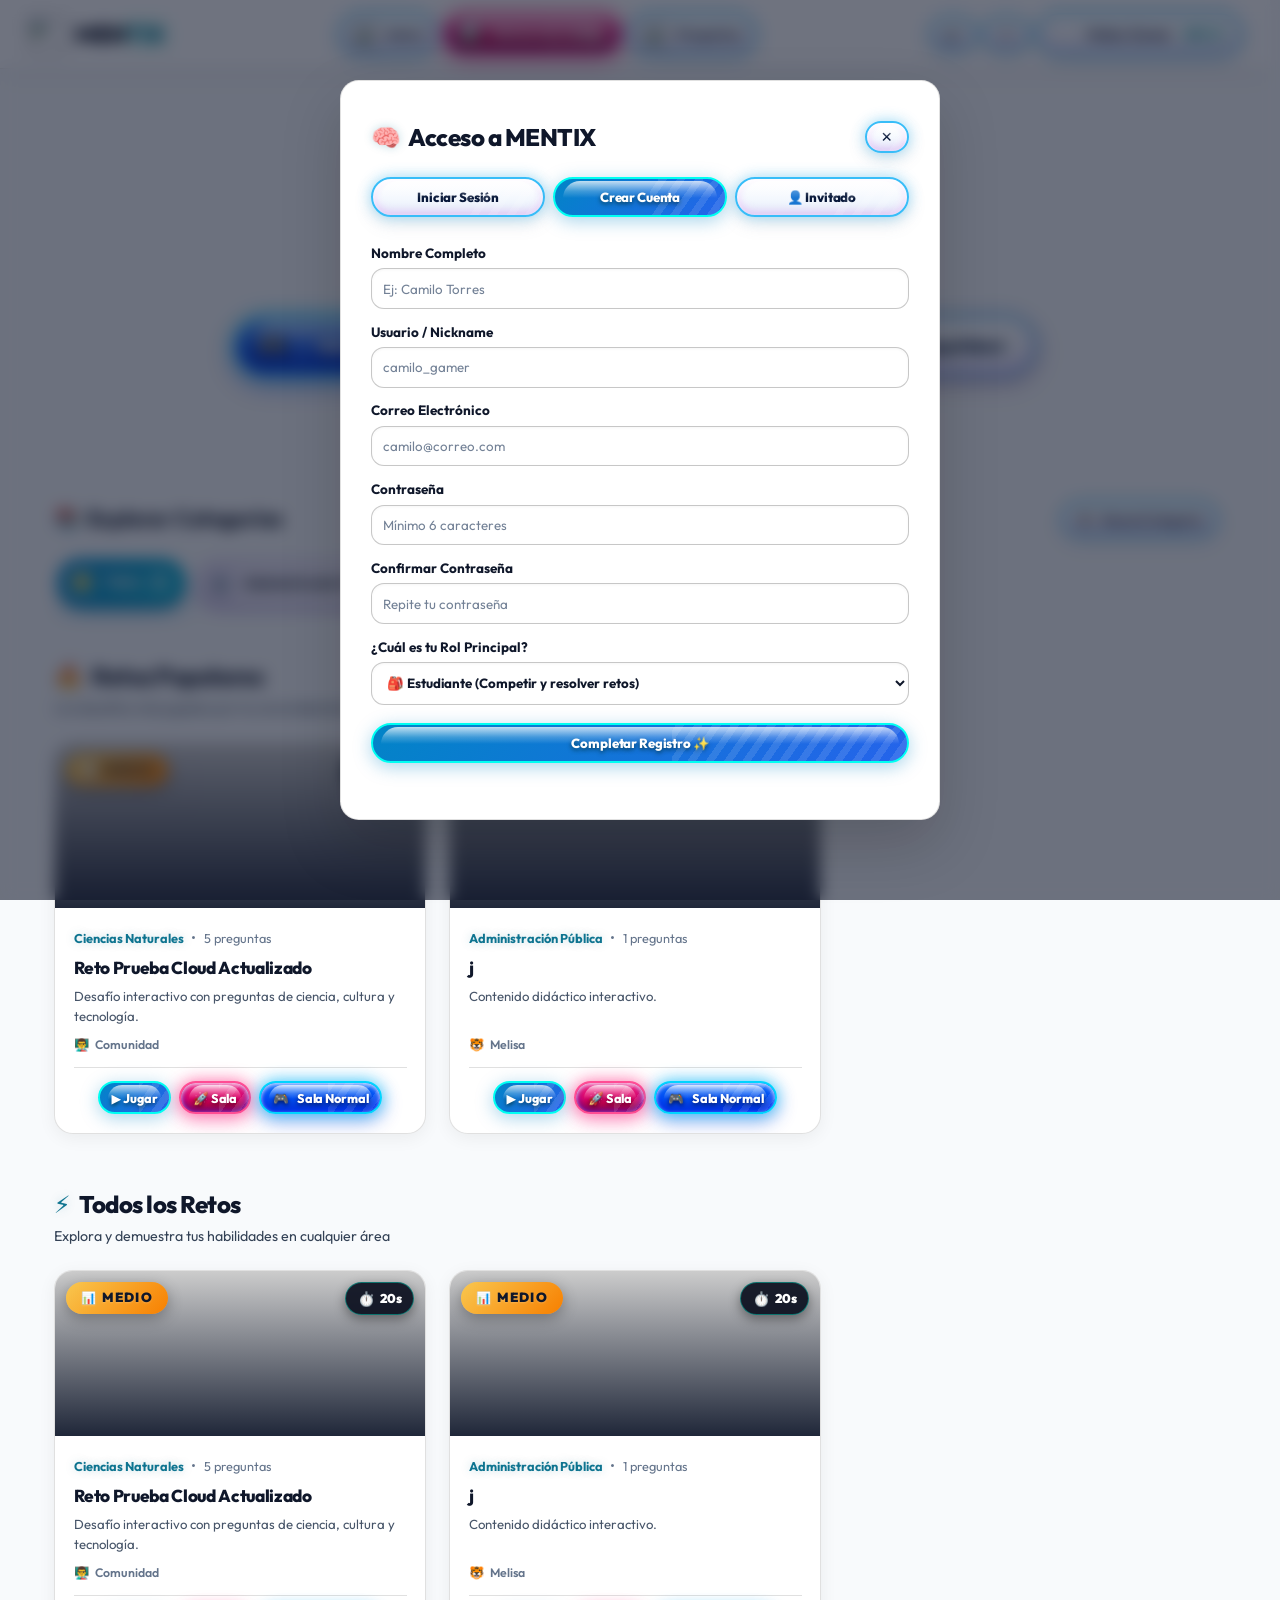
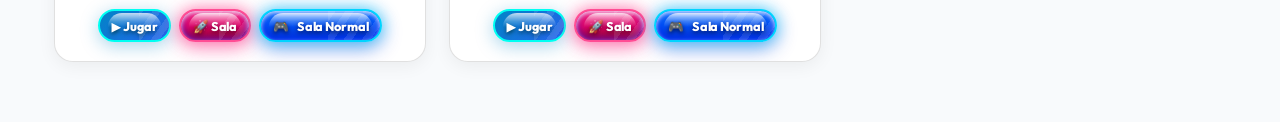
==== index.html @ c583aafd "feat(join): permitir ingresar códigos de grupo docente en Unirse a un código (v202)" ====
<!DOCTYPE html>
<html lang="es">
<head>
  <meta charset="UTF-8" />
  <meta name="viewport" content="width=device-width, initial-scale=1.0, maximum-scale=1.0, user-scalable=no, viewport-fit=cover" />
  <meta name="theme-color" content="#f8fafc" />
  <style>
    /* Fondo claro inmediato (evita el destello negro al cargar en celular) */
    html { background: #f8fafc; color-scheme: light; }
    html.mentix-boot-dark { background: #0b0f19; color-scheme: dark; }
    body { background-color: #f8fafc; }
  </style>
  <script>
    // Tema aplicado ANTES del primer pintado: claro por defecto en todos los dispositivos
    (function () {
      try {
        if (localStorage.getItem('te_reto_theme') === 'dark') {
          document.documentElement.classList.add('mentix-boot-dark');
        }
      } catch (e) {}
    })();
  </script>
  <meta name="mobile-web-app-capable" content="yes" />
  <meta name="apple-mobile-web-app-capable" content="yes" />
  <meta name="apple-mobile-web-app-status-bar-style" content="black-translucent" />
  <meta name="referrer" content="strict-origin-when-cross-origin" />
  <meta name="mentix-version" content="2026.11.27.202" />
  <script>
    // Si la app fue abierta como archivo local (file://), verificar si el servidor local está activo y redirigir automáticamente
    if (window.location.protocol === 'file:') {
      fetch('http://localhost:8080/index.html', { method: 'HEAD', cache: 'no-store' })
        .then(function(r) {
          if (r.ok) {
            window.location.replace('http://localhost:8080/' + (window.location.hash || ''));
          }
        })
        .catch(function() {});
    }

    // 🛡️ Watchdog Móvil Mentix: Evita bloqueos y pantallas negras en cualquier Android o iOS
    try {
      localStorage.removeItem('mentix_challenges');
      localStorage.removeItem('mentix_projects');
    } catch (e) {}
    window.addEventListener('error', function(e) {
      console.warn('[Mentix Mobile Watchdog] Excepción recuperada:', e && e.message);
      var vp = document.getElementById('app-viewport');
      var active = vp ? vp.querySelector('.app-view.active') : null;
      if (active && (!active.innerHTML || active.innerHTML.trim() === '')) {
        if (window.HomeView && typeof window.HomeView.render === 'function') {
          try { window.HomeView.render(); } catch(err) {}
        }
      }
    });
    window.addEventListener('unhandledrejection', function(e) {
      console.warn('[Mentix Mobile Watchdog] Promesa neutralizada:', e && e.reason);
    });
  </script>
  <title>🧠 MENTIX — Plataforma de Juegos y Cuestionarios en Vivo</title>
  
  <!-- Tipografía Gamer, Moderna y Colección Completa de Fuentes para Presentaciones -->
  <link rel="preconnect" href="https://fonts.googleapis.com">
  <link rel="preconnect" href="https://fonts.gstatic.com" crossorigin>
  <link href="https://fonts.googleapis.com/css2?family=Anton&family=Archivo+Black&family=Bebas+Neue&family=Caveat:wght@600;700&family=Chewy&family=Cinzel:wght@700;900&family=Comfortaa:wght@700&family=Inter:wght@400;500;600;700&family=Lobster&family=Merriweather:wght@700;900&family=Montserrat:wght@700;900&family=Orbitron:wght@700;900&family=Outfit:wght@400;600;700;800;900&family=Pacifico&family=Playfair+Display:ital,wght@0,700;0,900;1,700&family=Poppins:wght@600;800;900&family=Press+Start+2P&family=Righteous&display=swap" rel="stylesheet">
  <link href="https://fonts.cdnfonts.com/css/gagalin" rel="stylesheet">
  
  <!-- Estilos propios de MENTIX -->
  <link rel="stylesheet" href="css/styles.css?v=20261124_nav3d_v191" />
  <link rel="stylesheet" href="css/project-landing.css?v=20261122_unified_banner_v154" />
  <link rel="stylesheet" href="css/admin-saas.css?v=20261124_brand_logo_v181" />
  <link rel="stylesheet" href="css/project-hub.css?v=20261122_light_admin_join_roadmap_v145" />
  <link rel="stylesheet" href="css/teacher-3d.css?v=20261127_dark_mode_texts_v201" />

  <!-- Supabase JS Client v2, PeerJS & MQTT.js para conexión Multidispositivo en Tiempo Real (CDN Ultra Rápido) -->
  <script src="https://cdn.jsdelivr.net/npm/@supabase/supabase-js@2"></script>
  <script src="https://cdn.jsdelivr.net/npm/peerjs@1.5.4/dist/peerjs.min.js"></script>
  <script src="https://cdn.jsdelivr.net/npm/mqtt@5.10.4/dist/mqtt.min.js"></script>
</head>
<body>
  <script>
    // Aplicar modo claro al instante (antes de pintar), salvo que el usuario haya elegido oscuro
    (function () {
      try {
        if (localStorage.getItem('te_reto_theme') !== 'dark') {
          document.body.classList.add('light-theme');
        } else {
          document.body.style.backgroundColor = '#0b0f19';
        }
      } catch (e) { document.body.classList.add('light-theme'); }
    })();
  </script>

  <script>
    window.safeNav = function(view, params) {
      if (window.appRouter && typeof window.appRouter.navigate === 'function') {
        window.appRouter.navigate(view, params);
      } else {
        window.location.hash = '#' + view;
        window.location.reload();
      }
    };
    window.safeSound = function() {
      if (window.appRouter && typeof window.appRouter.toggleSound === 'function') {
        window.appRouter.toggleSound();
      }
    };
    window.safeTheme = function() {
      if (window.appRouter && typeof window.appRouter.toggleTheme === 'function') {
        window.appRouter.toggleTheme();
      }
    };
  </script>

  <!-- Canvas de Confeti Explosivo (Oculto por defecto para liberar memoria GPU móvil) -->
  <canvas id="confetti-canvas" style="display: none;"></canvas>

  <!-- Barra de Navegación Glassmorphism -->
  <header class="glass-nav" id="main-navbar">
    <div style="max-width: 1250px; margin: 0 auto; padding: 0.85rem 1.25rem; display: flex; align-items: center; justify-content: space-between; gap: 1rem;">
      
      <!-- Logotipo de Marca Propia MENTIX -->
      <a href="javascript:void(0)" onclick="window.safeNav('home')" style="text-decoration: none; display: flex; align-items: center; gap: 0.5rem;">
        <img class="nav3d-ico" src="https://cdn.jsdelivr.net/gh/microsoft/fluentui-emoji@main/assets/Brain/3D/brain_3d.png" alt="" width="36" height="36" style="width:36px;height:36px;" />
        <span class="brand-title-text" style="font-size: 1.6rem; font-weight: 900; letter-spacing: -0.03em; color: var(--text-primary);">
          MEN<span style="color: var(--neon-cyan); text-shadow: 0 0 15px rgba(0,245,212,0.6);">TIX</span>
        </span>
      </a>

      <!-- Enlaces Centrales de Navegación -->
      <nav style="display: flex; align-items: center; gap: 0.5rem; flex-wrap: wrap;">
        <button id="nav-home-link" class="btn btn-outline" style="padding: 0.45rem 0.85rem; font-size: 0.9rem;" onclick="window.safeNav('home')">
          <img class="nav3d-ico" src="https://cdn.jsdelivr.net/gh/microsoft/fluentui-emoji@main/assets/House/3D/house_3d.png" alt="" width="22" height="22" /> Inicio
        </button>
        <button id="nav-join-link" class="btn btn-primary" style="padding: 0.45rem 0.95rem; font-size: 0.9rem; font-weight: 800;" onclick="window.safeNav('lobby-join')">
          <img class="nav3d-ico" src="https://cdn.jsdelivr.net/gh/microsoft/fluentui-emoji@main/assets/Video%20game/3D/video_game_3d.png" alt="" width="22" height="22" /> Unirse a un código
        </button>
        <button id="nav-projects-link" class="btn btn-outline" style="padding: 0.45rem 0.85rem; font-size: 0.9rem;" onclick="window.safeNav('projects')">
          <img class="nav3d-ico" src="https://cdn.jsdelivr.net/gh/microsoft/fluentui-emoji@main/assets/File%20folder/3D/file_folder_3d.png" alt="" width="22" height="22" /> Proyectos
        </button>

        <!-- Enlaces Condicionales para Roles Docente y Administrador -->
        <button id="nav-teacher-link" class="btn btn-outline" style="padding: 0.45rem 0.85rem; font-size: 0.9rem; display: none !important;" onclick="window.safeNav('teacher')">
          <img class="nav3d-ico" src="https://cdn.jsdelivr.net/gh/microsoft/fluentui-emoji@main/assets/Teacher/Default/3D/teacher_3d_default.png" alt="" width="22" height="22" /> Panel Profe
        </button>
        <button id="nav-admin-link" class="btn btn-outline" style="padding: 0.45rem 0.85rem; font-size: 0.9rem; display: none !important; border-color: var(--neon-magenta);" onclick="window.safeNav('admin')">
          <img class="nav3d-ico" src="https://cdn.jsdelivr.net/gh/microsoft/fluentui-emoji@main/assets/Shield/3D/shield_3d.png" alt="" width="22" height="22" /> Admin
        </button>
      </nav>

      <!-- Controles de Audio, Tema y Usuario -->
      <div style="display: flex; align-items: center; gap: 0.6rem;">
        <button id="sound-toggle-btn" class="btn btn-outline btn-icon" title="Alternar Sonidos de Juego" onclick="window.safeSound()">
          🔊
        </button>
        <button id="theme-toggle-btn" class="btn btn-outline btn-icon" title="Modo Oscuro / Claro" onclick="window.safeTheme()">
          🌙
        </button>

        <!-- Slot de Usuario Dinámico -->
        <div id="nav-user-slot"></div>
      </div>

    </div>
  </header>

  <!-- Banner informativo si se abre como archivo local file:// -->
  <div id="file-protocol-bar" style="display: none; background: linear-gradient(90deg, #7209b7, #00f5d4); color: #050510; font-weight: 800; font-size: 0.85rem; padding: 0.45rem 1rem; text-align: center; box-shadow: 0 4px 15px rgba(0,245,212,0.3);">
    <span>🚀 Para reproducir videos de YouTube sin restricciones de archivo local: </span>
    <a href="http://localhost:8080/" style="color: #050510; background: #fff; padding: 0.2rem 0.6rem; border-radius: 6px; text-decoration: none; font-weight: 900; margin-left: 0.4rem; box-shadow: 0 2px 5px rgba(0,0,0,0.2);">Abrir en MENTIX Web Local</a>
  </div>
  <script>
    if (window.location.protocol === 'file:') {
      document.getElementById('file-protocol-bar').style.display = 'block';
    }
  </script>

  <!-- Contenedor Principal de Vistas SPA -->
  <main id="app-viewport">
    <div id="view-home" class="app-view active"></div>
    <div id="view-creator" class="app-view"></div>
    <div id="view-experience" class="app-view"></div>
    <div id="view-lobby" class="app-view"></div>
    <div id="view-game" class="app-view"></div>
    <div id="view-leaderboard" class="app-view"></div>
    <div id="view-podium" class="app-view"></div>
    <div id="view-profile" class="app-view"></div>
    <div id="view-teacher" class="app-view"></div>
    <div id="view-admin" class="app-view"></div>
    <div id="view-ranking" class="app-view"></div>
    <div id="view-projects" class="app-view"></div>
    <div id="view-presentation" class="app-view"></div>
    <div id="view-video" class="app-view"></div>
    <div id="view-document" class="app-view"></div>
    <div id="view-url" class="app-view"></div>
  </main>

  <!-- Modal de Configuración de Acceso para Estudiantes (Nombres con Correos vs Nombres Libres) -->
  <div id="roster-config-modal" class="modal-overlay">
    <div class="modal-content" style="max-width: 620px; padding: 2.25rem 2rem; border-radius: 20px;">
      <div style="display: flex; justify-content: space-between; align-items: center; margin-bottom: 1.25rem;">
        <div>
          <span class="badge-tag tag-easy" style="margin-bottom: 0.35rem; display: inline-block;">CONFIGURACIÓN DOCENTE DE SALA</span>
          <h2 style="font-size: 1.55rem; margin: 0; display: flex; align-items: center; gap: 0.5rem; color: var(--text-primary);">
            <span>👨‍🏫</span> Acceso de Estudiantes
          </h2>
        </div>
        <button class="btn btn-outline btn-icon" onclick="window.LobbyView.closeRosterModal()">✕</button>
      </div>

      <p style="color: var(--text-secondary); font-size: 0.95rem; margin-bottom: 1.5rem; line-height: 1.45;">
        Al crear la sala con PIN, ¿cómo deseas que se identifiquen los alumnos?
      </p>

      <!-- Tarjetas de Selección de Modalidad -->
      <div style="display: grid; grid-template-columns: 1fr 1fr; gap: 1rem; margin-bottom: 1.5rem;" id="roster-mode-cards">
        
        <!-- Opción 1: Entrada Libre (Los estudiantes ponen su nombre) -->
        <div 
          class="roster-mode-card selected" 
          id="opt-roster-open"
          onclick="window.LobbyView.selectRosterMode('open')"
          style="padding: 1.25rem 1rem; border-radius: 14px; border: 2px solid var(--neon-cyan); background: rgba(0, 245, 212, 0.08); cursor: pointer; text-align: center; transition: var(--transition-bounce);"
        >
          <div style="font-size: 2.2rem; margin-bottom: 0.5rem;">✍️</div>
          <div style="font-weight: 800; font-size: 1.05rem; color: var(--text-primary); margin-bottom: 0.35rem;">
            Ponen su nombre
          </div>
          <div style="font-size: 0.82rem; color: var(--text-secondary); line-height: 1.35;">
            Cada estudiante escribe libremente su nombre o apodo al entrar con el PIN.
          </div>
          <span class="badge-tag" style="margin-top: 0.75rem; background: rgba(0, 245, 212, 0.15); color: var(--neon-cyan); font-size: 0.72rem; display: inline-block;">
            🎮 Juego Libre
          </span>
        </div>

        <!-- Opción 2: Listado de Nombres con Correos -->
        <div 
          class="roster-mode-card" 
          id="opt-roster-list"
          onclick="window.LobbyView.selectRosterMode('roster')"
          style="padding: 1.25rem 1rem; border-radius: 14px; border: 2px solid var(--border-color); background: var(--bg-card); cursor: pointer; text-align: center; transition: var(--transition-bounce);"
        >
          <div style="font-size: 2.2rem; margin-bottom: 0.5rem;">📋</div>
          <div style="font-weight: 800; font-size: 1.05rem; color: var(--text-primary); margin-bottom: 0.35rem;">
            Listado con correos
          </div>
          <div style="font-size: 0.82rem; color: var(--text-secondary); line-height: 1.35;">
            Tú defines los nombres y correos. Los alumnos se seleccionan de la lista.
          </div>
          <span class="badge-tag" style="margin-top: 0.75rem; background: rgba(255, 209, 102, 0.15); color: #ffd166; font-weight: 800; font-size: 0.72rem; display: inline-block;">
            🎓 Control Académico
          </span>
        </div>

      </div>

      <!-- Panel Desplegable para Configuración de la Lista (visible solo si elige 'roster') -->
      <div id="roster-details-panel" style="display: none; background: rgba(0,0,0,0.25); border: 1.5px solid rgba(255, 209, 102, 0.4); border-radius: 14px; padding: 1.25rem; margin-bottom: 1.5rem;">
        
        <div style="margin-bottom: 1rem;">
          <label style="display: block; font-weight: 800; font-size: 0.82rem; text-transform: uppercase; color: #ffd166; margin-bottom: 0.4rem;">
            1. ELIGE UN GRUPO REGISTRADO O CREA LISTA MANUAL
          </label>
          <select 
            id="roster-group-select" 
            style="width: 100%; padding: 0.75rem; font-weight: 700; font-size: 0.95rem; border-radius: var(--border-radius-md);"
            onchange="window.LobbyView.onRosterGroupChanged(this.value)"
          >
            <!-- Se llena dinámicamente con los grupos de appState -->
          </select>
        </div>

        <div style="margin-bottom: 0.75rem;">
          <div style="display: flex; justify-content: space-between; align-items: center; margin-bottom: 0.4rem; flex-wrap: wrap; gap: 0.5rem;">
            <label style="font-weight: 800; font-size: 0.82rem; text-transform: uppercase; color: var(--text-secondary);">
              2. NOMBRES Y CORREOS (Nombre, correo por línea)
            </label>
            <button type="button" class="btn btn-outline" style="font-size: 0.75rem; padding: 0.2rem 0.5rem;" onclick="window.LobbyView.loadExampleRoster()">
              ⚡ Cargar ejemplo
            </button>
          </div>
          <textarea 
            id="roster-students-textarea" 
            rows="4" 
            placeholder="Andrea Valderrama, andrea@colegio.edu.co&#10;Juan Sebastián Mora, juan@colegio.edu.co&#10;María Camila Gómez, maria@colegio.edu.co"
            style="width: 100%; padding: 0.75rem; font-family: monospace; font-size: 0.85rem; border-radius: var(--border-radius-md); resize: vertical;"
            oninput="window.LobbyView.updateRosterPreviewCount()"
          ></textarea>
        </div>

        <div style="display: flex; justify-content: space-between; align-items: center; font-size: 0.85rem; flex-wrap: wrap; gap: 0.5rem;">
          <span style="color: var(--neon-cyan); font-weight: 700;" id="roster-count-indicator">
            👥 5 alumnos listos con correo
          </span>
          <span style="color: var(--text-muted); font-size: 0.8rem;">
            Formato: <em>Nombre Completo, correo@dominio.com</em>
          </span>
        </div>

      </div>

      <!-- Botones de Acción -->
      <div style="display: flex; gap: 0.75rem; justify-content: flex-end; flex-wrap: wrap;">
        <button class="btn btn-outline" onclick="window.LobbyView.closeRosterModal()">
          Cancelar
        </button>
        <button class="btn btn-primary btn-lg" id="btn-confirm-roster-launch" onclick="window.LobbyView.confirmRosterAndLaunch()" style="font-weight: 800; padding: 0.85rem 1.75rem;">
          <span>🚀</span> ¡Crear Sala y Abrir Lobby!
        </button>
      </div>
    </div>
  </div>

  <!-- Modal para Cambiar Modo de Juego en Vivo (Pantalla del Profesor) -->
  <div id="change-mode-modal" class="modal-overlay">
    <div class="modal-content" style="max-width: 780px; max-height: 85vh; display: flex; flex-direction: column; padding: 2rem; border-radius: 20px;">
      <div style="display: flex; justify-content: space-between; align-items: center; margin-bottom: 1.25rem;">
        <div>
          <span class="badge-tag tag-easy" style="margin-bottom: 0.35rem; display: inline-block;">DINÁMICA DE SALA EN VIVO</span>
          <h2 style="font-size: 1.55rem; margin: 0; display: flex; align-items: center; gap: 0.5rem; color: var(--text-primary);">
            <span>🔄</span> Cambiar Modo de Juego
          </h2>
        </div>
        <button class="btn btn-outline btn-icon" onclick="window.LobbyView.closeChangeModeModal()">✕</button>
      </div>

      <p style="color: var(--text-secondary); font-size: 0.95rem; margin-bottom: 1.25rem; line-height: 1.45;">
        Selecciona la dinámica con la que deseas jugar. Se actualizará en tiempo real en la pantalla de todos los estudiantes conectados:
      </p>

      <div id="change-mode-options-list" style="display: grid; grid-template-columns: repeat(auto-fill, minmax(320px, 1fr)); gap: 0.75rem; overflow-y: auto; padding-right: 0.5rem; margin-bottom: 1.5rem; max-height: 460px;">
        <!-- Inyectado dinámicamente con los 14 modos -->
      </div>

      <div style="display: flex; justify-content: flex-end; gap: 0.75rem;">
        <button class="btn btn-outline" onclick="window.LobbyView.closeChangeModeModal()">
          Cerrar
        </button>
      </div>
    </div>
  </div>

  <!-- Modal de Autenticación (Login / Registro / Roles) -->
  <div id="auth-modal" class="modal-overlay">
    <div class="modal-content" style="padding: 2.5rem 2rem;">
      <div style="display: flex; justify-content: space-between; align-items: center; margin-bottom: 1.5rem;">
        <h2 style="font-size: 1.6rem; display: flex; align-items: center; gap: 0.5rem;">
          <span class="glow-text-cyan">🧠</span> Acceso a MENTIX
        </h2>
        <button id="auth-close-btn" class="btn btn-outline btn-icon" onclick="window.appRouter.closeModal('auth-modal')">✕</button>
      </div>

      <!-- Selector de pestaña Login / Registro -->
      <div style="display: flex; gap: 0.5rem; margin-bottom: 1.75rem;">
        <button id="tab-btn-login" class="btn btn-cyan" style="flex: 1;" onclick="window.appRouter.switchAuthTab('login')">
          Iniciar Sesión
        </button>
        <button id="tab-btn-reg" class="btn btn-outline" style="flex: 1;" onclick="window.appRouter.switchAuthTab('register')">
          Crear Cuenta
        </button>
        <button type="button" id="tab-btn-guest" class="btn btn-outline" style="flex: 1;" onclick="window.appRouter.guestLogin()">
          👤 Invitado
        </button>
      </div>

      <!-- Formulario de Inicio de Sesión -->
      <form id="auth-login-form" onsubmit="window.appRouter.handleLogin(event)">
        <div style="margin-bottom: 1rem;">
          <label style="display: block; font-weight: 700; margin-bottom: 0.35rem; font-size: 0.9rem;">Correo o Usuario</label>
          <input type="text" id="login-email" placeholder="correo@gmail.com o tu usuario" required autocomplete="username" style="width: 100%; padding: 0.75rem; border-radius: var(--border-radius-md); background: rgba(0,0,0,0.4); border: 1px solid var(--border-color); color: white;" />
        </div>
        <div style="margin-bottom: 1.5rem;">
          <label style="display: block; font-weight: 700; margin-bottom: 0.35rem; font-size: 0.9rem;">Contraseña</label>
          <input type="password" id="login-password" placeholder="Tu contraseña" required autocomplete="current-password" style="width: 100%; padding: 0.75rem; border-radius: var(--border-radius-md); background: rgba(0,0,0,0.4); border: 1px solid var(--border-color); color: white;" />
        </div>
        <button type="submit" class="btn btn-primary btn-lg" style="width: 100%; margin-bottom: 1.25rem;">
          ¡Entrar a la Arena! 🚀
        </button>
      </form>

      <!-- Formulario de Registro con Selección de Rol -->
      <form id="auth-register-form" style="display: none;" onsubmit="window.appRouter.handleRegister(event)">
        <div style="margin-bottom: 0.85rem;">
          <label style="display: block; font-weight: 700; margin-bottom: 0.35rem; font-size: 0.9rem;">Nombre Completo</label>
          <input type="text" id="reg-name" placeholder="Ej: Camilo Torres" required style="width: 100%; padding: 0.75rem; border-radius: var(--border-radius-md); background: rgba(0,0,0,0.4); border: 1px solid var(--border-color); color: white;" />
        </div>
        <div style="margin-bottom: 0.85rem;">
          <label style="display: block; font-weight: 700; margin-bottom: 0.35rem; font-size: 0.9rem;">Usuario / Nickname</label>
          <input type="text" id="reg-username" placeholder="camilo_gamer" required style="width: 100%; padding: 0.75rem; border-radius: var(--border-radius-md); background: rgba(0,0,0,0.4); border: 1px solid var(--border-color); color: white;" />
        </div>
        <div style="margin-bottom: 0.85rem;">
          <label style="display: block; font-weight: 700; margin-bottom: 0.35rem; font-size: 0.9rem;">Correo Electrónico</label>
          <input type="email" id="reg-email" placeholder="camilo@correo.com" required style="width: 100%; padding: 0.75rem; border-radius: var(--border-radius-md); background: rgba(0,0,0,0.4); border: 1px solid var(--border-color); color: white;" />
        </div>
        <div style="margin-bottom: 0.85rem;">
          <label style="display: block; font-weight: 700; margin-bottom: 0.35rem; font-size: 0.9rem;">Contraseña</label>
          <input type="password" id="reg-password" placeholder="Mínimo 6 caracteres" minlength="6" required autocomplete="new-password" style="width: 100%; padding: 0.75rem; border-radius: var(--border-radius-md); background: rgba(0,0,0,0.4); border: 1px solid var(--border-color); color: white;" />
        </div>
        <div style="margin-bottom: 0.85rem;">
          <label style="display: block; font-weight: 700; margin-bottom: 0.35rem; font-size: 0.9rem;">Confirmar Contraseña</label>
          <input type="password" id="reg-password2" placeholder="Repite tu contraseña" minlength="6" required autocomplete="new-password" style="width: 100%; padding: 0.75rem; border-radius: var(--border-radius-md); background: rgba(0,0,0,0.4); border: 1px solid var(--border-color); color: white;" />
        </div>
        <div style="margin-bottom: 1.25rem;">
          <label style="display: block; font-weight: 700; margin-bottom: 0.35rem; font-size: 0.9rem;">¿Cuál es tu Rol Principal?</label>
          <select id="reg-role" style="width: 100%; padding: 0.75rem; border-radius: var(--border-radius-md); background: #131b2e; border: 1px solid var(--border-color); color: white; font-weight: 700;">
            <option value="student">🎒 Estudiante (Competir y resolver retos)</option>
            <option value="teacher">👨‍🏫 Profesor (Crear retos, grupos y analíticas)</option>
            <option value="admin">🛡️ Administrador (Gestión global de la plataforma)</option>
          </select>
        </div>
        <button type="submit" class="btn btn-cyan btn-lg" style="width: 100%; margin-bottom: 1.25rem;">
          Completar Registro ✨
        </button>
      </form>

    </div>
  </div>

  <!-- Modal de Previsualización de Reto (Pantalla Completa) -->
  <div id="preview-modal" class="modal-overlay preview-fullscreen-modal">
    <div class="modal-content preview-fullscreen-content">
      <div id="preview-modal-body"></div>
    </div>
  </div>

  <!-- Modal de Nueva Categoría Personalizada -->
  <div id="category-modal" class="modal-overlay">
    <div class="modal-content" style="padding: 2rem;">
      <div style="display: flex; justify-content: space-between; align-items: center; margin-bottom: 1.25rem;">
        <h2 style="font-size: 1.4rem;">➕ Nueva Categoría Personalizada</h2>
        <button class="btn btn-outline btn-icon" onclick="window.appRouter.closeModal('category-modal')">✕</button>
      </div>
      <form onsubmit="window.appRouter.handleCreateCategory(event)">
        <div style="margin-bottom: 1rem;">
          <label style="display: block; font-weight: 700; margin-bottom: 0.35rem; font-size: 0.9rem;">Nombre de la Categoría</label>
          <input type="text" id="cat-name" placeholder="Ej: Robótica & Automatización" required style="width: 100%; padding: 0.75rem; border-radius: var(--border-radius-md); background: rgba(0,0,0,0.4); border: 1px solid var(--border-color); color: white;" />
        </div>
        <div style="display: grid; grid-template-columns: 1fr 1fr; gap: 1rem; margin-bottom: 1.5rem;">
          <div>
            <label style="display: block; font-weight: 700; margin-bottom: 0.35rem; font-size: 0.9rem;">Emoji / Ícono</label>
            <input type="text" id="cat-icon" placeholder="🤖" value="💡" style="width: 100%; padding: 0.75rem; border-radius: var(--border-radius-md); background: rgba(0,0,0,0.4); border: 1px solid var(--border-color); color: white; font-size: 1.2rem; text-align: center;" />
          </div>
          <div>
            <label style="display: block; font-weight: 700; margin-bottom: 0.35rem; font-size: 0.9rem;">Color Neón</label>
            <input type="color" id="cat-color" value="#00f5d4" style="width: 100%; height: 48px; border-radius: var(--border-radius-md); background: transparent; border: 1px solid var(--border-color); cursor: pointer;" />
          </div>
        </div>
        <button type="submit" class="btn btn-cyan btn-lg" style="width: 100%;">
          Guardar Categoría
        </button>
      </form>
      <div style="margin-top: 1.5rem; border-top: 1px solid var(--border-color); padding-top: 1rem;">
        <label style="display: block; font-weight: 700; margin-bottom: 0.5rem; font-size: 0.9rem;">📋 Categorías Existentes</label>
        <div id="cat-existing-list" style="max-height: 180px; overflow-y: auto; display: flex; flex-direction: column; gap: 0.4rem; padding-right: 0.25rem;"></div>
      </div>
    </div>
  </div>

  <!-- Modal de Generación con IA -->
  <div id="creator-ai-modal" class="modal-overlay">
    <div class="modal-content ai-pulse-glow" style="max-width: 620px; padding: 2rem;">
      <div style="display: flex; justify-content: space-between; align-items: center; margin-bottom: 1.25rem;">
        <div>
          <h2 style="font-size: 1.4rem; display: flex; align-items: center; gap: 0.5rem; margin: 0;">
            <span class="glow-text-cyan">✨</span> Generador de Cuestionarios con IA
          </h2>
          <p style="font-size: 0.82rem; color: var(--text-secondary); margin: 0.25rem 0 0;">
            Crea cuestionarios de cualquier carrera universitaria o tema especializado con búsqueda rápida enciclopédica en vivo.
          </p>
        </div>
        <button class="btn btn-outline btn-icon" onclick="window.CreatorView.closeAIModal()">✕</button>
      </div>

      <form id="ai-generator-form" onsubmit="window.CreatorView.executeAIGeneration(event)">
        <div style="margin-bottom: 1rem;">
          <label style="display: block; font-weight: 700; margin-bottom: 0.35rem; font-size: 0.9rem;">
            🎯 Tema o Asunto del Cuestionario *
          </label>
          <input 
            type="text" 
            id="ai-topic-input" 
            placeholder="Ej: DAMA-DMBOK, Gobierno de Datos, Termodinámica, Derecho Penal, Medicina, Finanzas..." 
            required 
            style="width: 100%; padding: 0.75rem; border-radius: var(--border-radius-md); background: rgba(0,0,0,0.5); border: 1px solid var(--border-color); color: white; font-weight: 600;" 
          />
          <div style="display: flex; align-items: center; gap: 0.45rem; margin-top: 0.45rem; font-size: 0.8rem; color: var(--neon-cyan);">
            <span style="font-size: 1rem;">🌐</span>
            <span>Búsqueda rápida en vivo activada: Conoce cualquier carrera (Medicina, Ingenierías, Derecho, Ciencias, etc.)</span>
          </div>
        </div>

        <div style="margin-bottom: 1rem;">
          <label style="display: flex; justify-content: space-between; font-weight: 700; margin-bottom: 0.35rem; font-size: 0.9rem;">
            <span>📝 Contenido o Apuntes Base (Opcional)</span>
            <span style="font-size: 0.78rem; font-weight: 400; color: var(--text-secondary);">Para preguntas exactas de tu material</span>
          </label>
          <textarea 
            id="ai-notes-input" 
            rows="3" 
            placeholder="Pega aquí un resumen, apuntes de clase, texto de un libro o artículo para que el generador cree las preguntas basadas en este contenido..." 
            style="width: 100%; padding: 0.75rem; border-radius: var(--border-radius-md); background: rgba(0,0,0,0.5); border: 1px solid var(--border-color); color: white; font-size: 0.85rem; resize: vertical;"
          ></textarea>
        </div>

        <div style="display: grid; grid-template-columns: repeat(auto-fit, minmax(130px, 1fr)); gap: 0.75rem; margin-bottom: 1.25rem;">
          <div>
            <label style="display: block; font-weight: 700; margin-bottom: 0.35rem; font-size: 0.85rem;">Cantidad de Preguntas</label>
            <input 
              type="number" 
              id="ai-count-input" 
              min="1" 
              value="5" 
              placeholder="Ej: 10, 50, 500, 2000..."
              style="width: 100%; padding: 0.6rem 0.75rem; border-radius: 6px; background: #0b0f19; color: white; border: 1px solid var(--border-color); font-weight: 700; font-size: 0.95rem; outline: none; transition: border-color 0.2s;"
              onfocus="this.style.borderColor='var(--neon-cyan)'"
              onblur="this.style.borderColor='var(--border-color)'"
            />
          </div>

          <div>
            <label style="display: block; font-weight: 700; margin-bottom: 0.35rem; font-size: 0.85rem;">Dificultad</label>
            <select id="ai-diff-select" style="width: 100%; padding: 0.6rem; border-radius: 6px; background: #0b0f19; color: white; border: 1px solid var(--border-color); font-weight: 700;">
              <option value="Fácil">Fácil</option>
              <option value="Medio" selected>Medio</option>
              <option value="Difícil">Difícil</option>
            </select>
          </div>

          <div>
            <label style="display: block; font-weight: 700; margin-bottom: 0.35rem; font-size: 0.85rem;">Tipo de Pregunta</label>
            <select id="ai-type-select" style="width: 100%; padding: 0.6rem; border-radius: 6px; background: #0b0f19; color: white; border: 1px solid var(--border-color); font-weight: 700;">
              <option value="single" selected>🔘 Selección Múltiple</option>
              <option value="case">📁 Caso Práctico / Situacional</option>
              <option value="boolean">⚖️ Verdadero / Falso</option>
              <option value="multi">☑️ Múltiple Respuesta (varias)</option>
              <option value="text">✍️ Respuesta Corta (Escribir)</option>
              <option value="open">💬 Respuesta Abierta (Ideas / Mentix)</option>
              <option value="poll">📊 Encuesta / Votación</option>
              <option value="mixed">🎲 Mixto (Combinado variado)</option>
            </select>
          </div>

          <div>
            <label style="display: block; font-weight: 700; margin-bottom: 0.35rem; font-size: 0.85rem;">Longitud (P y R)</label>
            <select id="ai-length-select" style="width: 100%; padding: 0.6rem; border-radius: 6px; background: #0b0f19; color: white; border: 1px solid var(--border-color); font-weight: 700;">
              <option value="short">⚡ Cortas (Directas y breves)</option>
              <option value="balanced" selected>⚖️ Equilibradas (Normal)</option>
              <option value="long">📜 Largas (Detalladas y profundas)</option>
            </select>
          </div>

          <div>
            <label style="display: block; font-weight: 700; margin-bottom: 0.35rem; font-size: 0.85rem;">Tiempo</label>
            <select id="ai-time-select" style="width: 100%; padding: 0.6rem; border-radius: 6px; background: #0b0f19; color: white; border: 1px solid var(--border-color); font-weight: 700;">
              <option value="0">⏳ Sin tiempo (Sin límite)</option>
              <option value="10">10 seg</option>
              <option value="15">15 seg</option>
              <option value="20" selected>20 seg</option>
              <option value="30">30 seg</option>
              <option value="60">60 seg</option>
              <option value="90">90 seg</option>
              <option value="120">120 seg</option>
            </select>
          </div>
        </div>

        <div style="margin-bottom: 1.5rem; display: flex; align-items: center; gap: 0.5rem;">
          <input type="checkbox" id="ai-replace-check" style="width: 18px; height: 18px; accent-color: var(--neon-cyan); cursor: pointer;" checked />
          <label for="ai-replace-check" style="font-size: 0.85rem; color: var(--text-secondary); cursor: pointer;">
            Reemplazar las preguntas actuales del cuestionario
          </label>
        </div>

        <div id="ai-loading-indicator" style="display: none; text-align: center; margin-bottom: 1.25rem; padding: 1rem; background: rgba(0,0,0,0.3); border-radius: 8px;">
          <div class="ai-spinner" style="margin-bottom: 0.5rem;"></div>
          <div id="ai-loading-text" style="font-weight: 700; font-size: 0.95rem; color: var(--neon-cyan);">
            Analizando y generando preguntas...
          </div>
        </div>

        <div style="display: flex; gap: 0.75rem;">
          <button type="button" class="btn btn-outline" style="flex: 1;" onclick="window.CreatorView.closeAIModal()">
            Cancelar
          </button>
          <button type="submit" id="ai-submit-btn" class="btn btn-primary btn-lg" style="flex: 2; background: linear-gradient(135deg, #7209b7, #f72585); border: none;">
            <span>⚡</span> ¡Generar Cuestionario!
          </button>
        </div>
      </form>
    </div>
  </div>

  <!-- Modal de Importación de Archivo y Preguntas -->
  <div id="creator-file-modal" class="modal-overlay">
    <div class="modal-content" style="max-width: 650px; padding: 2rem;">
      <div style="display: flex; justify-content: space-between; align-items: center; margin-bottom: 1.25rem;">
        <div>
          <h2 style="font-size: 1.4rem; display: flex; align-items: center; gap: 0.5rem; margin: 0;">
            <span class="glow-text-cyan">📁</span> Importar Preguntas desde Archivo
          </h2>
          <p style="font-size: 0.82rem; color: var(--text-secondary); margin: 0.25rem 0 0;">
            Carga tus cuestionarios desde archivos de texto, Word, Excel o pégalos directamente.
          </p>
        </div>
        <button class="btn btn-outline btn-icon" onclick="window.CreatorView.closeFileImportModal()">✕</button>
      </div>

      <!-- Format pills -->
      <div style="display: flex; flex-wrap: wrap; gap: 0.5rem; margin-bottom: 1.25rem;">
        <span class="format-pill">📗 Excel (.xlsx / .xls)</span>
        <span class="format-pill">📊 .CSV / TSV</span>
        <span class="format-pill">📝 Word (.docx)</span>
        <span class="format-pill">📊 PowerPoint (.pptx)</span>
        <span class="format-pill">📕 PDF (.pdf)</span>
        <span class="format-pill">⚡ Mentix (.mentix / .json)</span>
        <span class="format-pill">📄 .TXT</span>
      </div>

      <!-- Zona de arrastre de archivos -->
      <div 
        class="creator-dropzone" 
        id="creator-file-dropzone"
        ondragover="window.CreatorView.handleDragOver(event)"
        ondragleave="window.CreatorView.handleDragLeave(event)"
        ondrop="window.CreatorView.handleDrop(event)"
      >
        <span style="font-size: 2.2rem; display: block; margin-bottom: 0.4rem;">📤</span>
        <div style="font-weight: 800; font-size: 1.05rem;" id="dropzone-label">
          Arrastra tu archivo aquí o haz clic para buscarlo
        </div>
        <div style="font-size: 0.82rem; color: var(--text-secondary); margin-top: 0.35rem;" id="dropzone-filename">
          Soporta Excel (.xlsx, .xls), CSV, Word (.docx), PowerPoint (.pptx), PDF (.pdf), .mentix, .json y texto plano
        </div>
        <input 
          type="file" 
          id="creator-file-input" 
          accept=".xlsx,.xls,.csv,.tsv,.docx,.doc,.pptx,.ppt,.pdf,.json,.mentix,.txt,.md,application/vnd.openxmlformats-officedocument.spreadsheetml.sheet,application/vnd.ms-excel,text/csv,application/vnd.openxmlformats-officedocument.wordprocessingml.document,application/vnd.openxmlformats-officedocument.presentationml.presentation,application/pdf,application/json,text/plain" 
          onchange="window.CreatorView.handleFileInput(this.files[0])" 
        />
      </div>

      <!-- Ajuste de Tipo de Preguntas al Importar -->
      <div style="background: rgba(0,0,0,0.35); padding: 0.75rem 1rem; border-radius: var(--border-radius-md); border: 1px solid var(--border-color); margin-bottom: 1.25rem; display: flex; align-items: center; justify-content: space-between; flex-wrap: wrap; gap: 0.75rem;">
        <label style="font-weight: 700; font-size: 0.88rem; color: var(--neon-cyan); display: flex; align-items: center; gap: 0.4rem;">
          <span>⚙️</span> Tipo de preguntas al importar:
        </label>
        <select id="file-type-select" style="padding: 0.45rem 0.85rem; border-radius: 6px; background: #0b0f19; color: white; border: 1px solid var(--border-color); font-weight: 700; font-size: 0.85rem;">
          <option value="auto" selected>✨ Auto-detectar según contenido</option>
          <option value="single">🔘 Forzar Selección Múltiple</option>
          <option value="boolean">⚖️ Forzar Verdadero / Falso</option>
          <option value="multi">☑️ Forzar Múltiple Respuesta</option>
          <option value="text">✍️ Forzar Respuesta Corta (Escribir)</option>
          <option value="open">💬 Forzar Respuesta Abierta</option>
          <option value="poll">📊 Forzar Encuesta / Votación</option>
        </select>
      </div>

      <div style="text-align: center; margin: 1rem 0; font-size: 0.85rem; color: var(--text-muted); font-weight: 700;">
        — O PEGA EL TEXTO AQUÍ DIRECTAMENTE —
      </div>

      <div style="margin-bottom: 1rem;">
        <textarea 
          id="creator-import-textarea" 
          rows="6" 
          placeholder="Ejemplo de formato admitido:&#10;1. ¿Cuál es el río más largo del mundo?&#10;a) Nilo&#10;b) Amazonas*&#10;c) Misisipi&#10;d) Danubio&#10;&#10;2. La fotosíntesis requiere luz solar&#10;Respuesta: Verdadero"
          style="width: 100%; padding: 0.75rem; border-radius: var(--border-radius-md); background: rgba(0,0,0,0.5); border: 1px solid var(--border-color); color: white; font-size: 0.85rem; font-family: monospace; resize: vertical;"
        ></textarea>
      </div>

      <div style="margin-bottom: 1.5rem; display: flex; align-items: center; justify-content: space-between; flex-wrap: wrap; gap: 0.5rem;">
        <div style="display: flex; align-items: center; gap: 0.5rem;">
          <input type="checkbox" id="file-replace-check" style="width: 18px; height: 18px; accent-color: var(--neon-cyan); cursor: pointer;" checked />
          <label for="file-replace-check" style="font-size: 0.85rem; color: var(--text-secondary); cursor: pointer;">
            Reemplazar las preguntas actuales del cuestionario
          </label>
        </div>
        <button 
          type="button" 
          class="btn btn-outline" 
          style="padding: 0.25rem 0.6rem; font-size: 0.78rem;" 
          onclick="window.CreatorView.insertSampleTemplate()"
        >
          💡 Ver plantilla de ejemplo
        </button>
      </div>

      <div style="display: flex; gap: 0.75rem;">
        <button type="button" class="btn btn-outline" style="flex: 1;" onclick="window.CreatorView.closeFileImportModal()">
          Cancelar
        </button>
        <button 
          type="button" 
          id="file-submit-btn" 
          class="btn btn-cyan btn-lg" 
          style="flex: 2;" 
          onclick="window.CreatorView.processImport()"
        >
          <span>📥</span> Procesar e Insertar Preguntas
        </button>
      </div>
    </div>
  </div>

  <!-- Modal: Importar Presentación (PowerPoint, PDF, Markdown o JSON) -->
  <div id="presentation-import-modal" class="modal-overlay">
    <div class="modal-content glass-panel" style="max-width: 720px; padding: 2rem; border-radius: 20px; border: 2px solid #7c3aed;">
      <div style="display: flex; justify-content: space-between; align-items: center; margin-bottom: 1.25rem;">
        <div>
          <div style="display: inline-flex; align-items: center; gap: 0.4rem; background: rgba(124, 58, 237, 0.2); border: 1px solid #7c3aed; padding: 0.25rem 0.75rem; border-radius: 9999px; font-size: 0.78rem; font-weight: 800; color: #c4b5fd; margin-bottom: 0.4rem;">
            <span>📥</span> IMPORTAR DIAPOSITIVAS
          </div>
          <h2 style="font-size: 1.6rem; font-weight: 900; margin: 0; color: var(--text-primary);">
            Importar Presentación
          </h2>
          <p style="font-size: 0.88rem; color: var(--text-secondary); margin: 0.35rem 0 0;">
            Convierte tus diapositivas de PowerPoint (.pptx), PDF (.pdf), texto o JSON en diapositivas interactivas.
          </p>
        </div>
        <button class="btn btn-outline btn-icon" onclick="window.PresentationView.closeImportModal()">✕</button>
      </div>

      <!-- Zona de arrastre de archivos -->
      <div 
        class="creator-dropzone" 
        id="pres-file-dropzone"
        ondragover="window.PresentationView.handleDragOver(event)"
        ondragleave="window.PresentationView.handleDragLeave(event)"
        ondrop="window.PresentationView.handleDrop(event)"
        style="border-color: #7c3aed; margin-bottom: 1.25rem; text-align: center; padding: 1.75rem; cursor: pointer;"
        onclick="document.getElementById('pres-file-input').click()"
      >
        <span style="font-size: 2.4rem; display: block; margin-bottom: 0.4rem;">📊</span>
        <div style="font-weight: 800; font-size: 1.05rem;" id="pres-dropzone-label">
          Arrastra tu presentación aquí o haz clic para buscarla
        </div>
        <div style="font-size: 0.82rem; color: var(--text-secondary); margin-top: 0.35rem;" id="pres-dropzone-filename">
          Soporta PowerPoint (.pptx), Documentos PDF (.pdf), Markdown (.md), texto (.txt) y .json
        </div>
        <input 
          type="file" 
          id="pres-file-input" 
          accept=".pptx,.pdf,.json,.mentix,.txt,.md,application/pdf,application/vnd.openxmlformats-officedocument.presentationml.presentation,application/json,text/plain" 
          style="display: none;"
          onchange="window.PresentationView.handleFileInput(this.files[0])" 
        />
      </div>

      <div style="text-align: center; margin: 1rem 0; font-size: 0.85rem; color: var(--text-muted); font-weight: 700;">
        — O PEGA EL ESQUEMA DE TU PRESENTACIÓN DIRECTAMENTE —
      </div>

      <!-- Área de texto para pegar diapositivas -->
      <div style="margin-bottom: 1rem;">
        <textarea 
          id="pres-import-textarea" 
          rows="6" 
          placeholder="Ejemplo de formato admitido:&#10;# El Sistema Solar&#10;&#10;---&#10;## Diapositiva 1: El Sol&#10;El Sol es la estrella central del sistema planetario.&#10;- Representa el 99.8% de la masa del sistema.&#10;- Fuente principal de luz y energía.&#10;&#10;---&#10;## Diapositiva 2: Los Planetas Rocosos&#10;Mercurio, Venus, Tierra y Marte son planetas terrestres.&#10;- Superficie sólida compuesta de roca y metal."
          style="width: 100%; padding: 0.75rem; border-radius: var(--border-radius-md); background: rgba(0,0,0,0.5); border: 1px solid var(--border-color); color: white; font-size: 0.85rem; font-family: monospace; resize: vertical;"
        ></textarea>
      </div>

      <div style="margin-bottom: 1.5rem; display: flex; align-items: center; justify-content: space-between; flex-wrap: wrap; gap: 0.5rem;">
        <div style="display: flex; align-items: center; gap: 0.5rem;">
          <input type="checkbox" id="pres-replace-check" style="width: 18px; height: 18px; accent-color: #7c3aed; cursor: pointer;" checked />
          <label for="pres-replace-check" style="font-size: 0.85rem; color: var(--text-secondary); cursor: pointer;">
            Reemplazar las diapositivas actuales de la presentación
          </label>
        </div>
        <button 
          type="button" 
          class="btn btn-outline" 
          style="padding: 0.25rem 0.6rem; font-size: 0.78rem;" 
          onclick="window.PresentationView.insertSampleTemplate()"
        >
          💡 Cargar plantilla de ejemplo
        </button>
      </div>

      <div style="display: flex; gap: 0.75rem;">
        <button type="button" class="btn btn-outline" style="flex: 1;" onclick="window.PresentationView.closeImportModal()">
          Cancelar
        </button>
        <button 
          type="button" 
          id="pres-submit-btn" 
          class="btn btn-cyan btn-lg" 
          style="flex: 2; background: linear-gradient(135deg, #7c3aed, var(--neon-cyan)); border: none; font-weight: 900;" 
          onclick="window.PresentationView.processImport()"
        >
          <span>📥</span> Procesar e Importar Diapositivas
        </button>
      </div>
    </div>
  </div>

  <!-- Modal: Importar Documento Didáctico (Word docx, PDF, Texto, Markdown) -->
  <div id="document-import-modal" class="modal-overlay">
    <div class="modal-content glass-panel" style="max-width: 650px; padding: 2rem; border-radius: 20px; border: 2px solid #3b82f6;">
      <div style="display: flex; justify-content: space-between; align-items: center; margin-bottom: 1.5rem;">
        <div>
          <div style="display: inline-flex; align-items: center; gap: 0.4rem; background: rgba(59, 130, 246, 0.2); border: 1px solid #3b82f6; padding: 0.25rem 0.75rem; border-radius: 9999px; font-size: 0.78rem; font-weight: 800; color: #93c5fd; margin-bottom: 0.4rem;">
            <span>📥</span> IMPORTAR DOCUMENTO
          </div>
          <h2 style="font-size: 1.6rem; font-weight: 900; margin: 0; color: var(--text-primary);">
            Importar Archivo o Texto
          </h2>
          <p style="font-size: 0.88rem; color: var(--text-secondary); margin: 0.35rem 0 0;">
            Carga un documento de Word (.docx), PDF (.pdf), archivo de texto (.txt) o Markdown (.md) para estructurarlo automáticamente.
          </p>
        </div>
        <button class="btn btn-outline btn-icon" onclick="window.DocumentProjectView.closeImportModal()">✕</button>
      </div>

      <!-- Zona de arrastre de archivos de documento -->
      <div 
        class="creator-dropzone" 
        id="doc-file-dropzone"
        ondragover="window.DocumentProjectView.handleDragOver(event)"
        ondragleave="window.DocumentProjectView.handleDragLeave(event)"
        ondrop="window.DocumentProjectView.handleDrop(event)"
        style="border-color: #3b82f6; margin-bottom: 1.25rem; text-align: center; padding: 1.75rem; cursor: pointer;"
        onclick="document.getElementById('doc-file-input').click()"
      >
        <span style="font-size: 2.4rem; display: block; margin-bottom: 0.4rem;">📄</span>
        <div style="font-weight: 800; font-size: 1.05rem;" id="doc-dropzone-label">
          Arrastra tu documento aquí o haz clic para seleccionarlo
        </div>
        <div style="font-size: 0.82rem; color: var(--text-secondary); margin-top: 0.35rem;" id="doc-dropzone-filename">
          Soporta Word (.docx), PDF (.pdf), Markdown (.md) y archivos de texto (.txt)
        </div>
        <input 
          type="file" 
          id="doc-file-input" 
          accept=".docx,.pdf,.txt,.md,application/vnd.openxmlformats-officedocument.wordprocessingml.document,application/pdf,text/plain,text/markdown" 
          style="display: none;"
          onchange="window.DocumentProjectView.handleFileInput(this.files[0])" 
        />
      </div>

      <div style="text-align: center; margin: 0.75rem 0; font-size: 0.85rem; color: var(--text-muted); font-weight: 700;">
        — O IMPORTA MEDIANTE ENLACE WEB / URL (DRIVE, PDF, DOCX) —
      </div>

      <!-- Campo de importación por enlace / URL -->
      <div style="margin-bottom: 1rem; background: rgba(59, 130, 246, 0.08); border: 1.5px solid #3b82f6; border-radius: 12px; padding: 0.85rem 1rem;">
        <label style="display: block; font-size: 0.85rem; font-weight: 800; color: #93c5fd; margin-bottom: 0.4rem;">
          🔗 Enlace / URL del Documento (Google Drive, PDF online, OneDrive, etc.)
        </label>
        <div style="display: flex; gap: 0.5rem;">
          <input 
            type="url" 
            id="doc-import-url-input" 
            placeholder="https://drive.google.com/... o https://ejemplo.com/archivo.pdf" 
            style="flex: 1; padding: 0.65rem 0.85rem; border-radius: 8px; background: rgba(0,0,0,0.5); border: 1px solid var(--border-color); color: white; font-size: 0.9rem; outline: none;"
          />
          <button 
            type="button" 
            class="btn btn-outline" 
            style="border-color: #3b82f6; color: #93c5fd; font-weight: 800; padding: 0.5rem 0.9rem; font-size: 0.85rem;"
            onclick="window.DocumentProjectView.handleUrlImportBtn()"
          >
            Vincular Link
          </button>
        </div>
        <div id="doc-url-feedback" style="font-size: 0.78rem; color: var(--text-muted); margin-top: 0.35rem;">
          Pega el link de Google Drive, PDF o Word para visualizarlo idéntico a un documento importado.
        </div>
      </div>

      <div style="text-align: center; margin: 0.75rem 0; font-size: 0.85rem; color: var(--text-muted); font-weight: 700;">
        — O PEGA EL CONTENIDO DEL DOCUMENTO DIRECTAMENTE —
      </div>

      <!-- Área de texto para pegar documento -->
      <div style="margin-bottom: 1.25rem;">
        <textarea 
          id="doc-import-textarea" 
          rows="5" 
          placeholder="Pega aquí el contenido de tu lectura, guía o apuntes...&#10;&#10;Ejemplo:&#10;# Título de la Guía&#10;&#10;## 1. Introducción&#10;Texto de la primera sección...&#10;&#10;## 2. Desarrollo&#10;Contenido detallado..."
          style="width: 100%; padding: 0.75rem; border-radius: var(--border-radius-md); background: rgba(0,0,0,0.5); border: 1px solid var(--border-color); color: white; font-size: 0.85rem; font-family: monospace; resize: vertical;"
        ></textarea>
      </div>

      <div style="display: flex; gap: 0.75rem;">
        <button type="button" class="btn btn-outline" style="flex: 1;" onclick="window.DocumentProjectView.closeImportModal()">
          Cancelar
        </button>
        <button 
          type="button" 
          class="btn btn-cyan btn-lg" 
          style="flex: 2; background: linear-gradient(135deg, #3b82f6, var(--neon-cyan)); border: none; font-weight: 900;" 
          onclick="window.DocumentProjectView.processImport()"
        >
          <span>📥</span> Procesar e Importar Documento
        </button>
      </div>
    </div>
  </div>

  <!-- Modal: Crear Nuevo Proyecto (Flujo Estudiantil 2 Pasos) -->
  <div id="create-project-type-modal" class="modal-overlay">
    <!-- Capa de Viñeta Cinematográfica -->
    <div style="position: fixed; inset: 0; background: radial-gradient(circle at 50% 25%, rgba(6, 11, 24, 0.40) 0%, rgba(3, 7, 18, 0.88) 100%); pointer-events: none; z-index: 0;"></div>

    <div class="modal-content glass-panel student-create-modal-card">
      <div style="display: flex; justify-content: space-between; align-items: center; margin-bottom: 1.25rem;">
        <div>
          <div style="display: inline-flex; align-items: center; gap: 0.4rem; background: rgba(0,245,212,0.15); border: 1px solid var(--neon-cyan); padding: 0.25rem 0.75rem; border-radius: 9999px; font-size: 0.78rem; font-weight: 800; color: var(--neon-cyan); margin-bottom: 0.4rem;">
            <span>✨</span> NUEVO PROYECTO EDUCATIVO
          </div>
          <h2 id="create-project-modal-title" style="font-size: 1.55rem; font-weight: 900; margin: 0; color: var(--text-primary);">
            Datos de tu Proyecto
          </h2>
          <p id="create-project-modal-subtitle" style="font-size: 0.88rem; color: var(--text-secondary); margin: 0.35rem 0 0;">
            Paso 1 de 2: Ingresa la información general para preparar la ficha y Landing Page de tu proyecto.
          </p>
        </div>
        <button type="button" class="btn btn-outline btn-icon" onclick="window.ProjectsView.closeCreateProjectModal()" aria-label="Cerrar">✕</button>
      </div>

      <!-- PASO 1: Datos Generales (Nombre, Quién lo hizo, Resumen, Descripción) -->
      <div id="create-project-step-1" style="display: block;">
        <div style="display: flex; flex-direction: column; gap: 1rem; margin-bottom: 1.5rem;">
          <!-- Nombre del Proyecto -->
          <div>
            <label for="proj-create-title" style="display: block; font-size: 0.86rem; font-weight: 800; color: var(--neon-cyan); margin-bottom: 0.35rem;">
              🏷️ Nombre del Proyecto <span style="color: #ef4444;">*</span>
            </label>
            <input 
              type="text" 
              id="proj-create-title" 
              class="form-control" 
              placeholder="Ej. Inteligencia Artificial en el Aula, Reto Ecológico 2026..." 
              style="width: 100%; padding: 0.75rem 1rem; border-radius: 12px; background: rgba(15, 23, 42, 0.75); border: 1.5px solid rgba(255, 255, 255, 0.15); color: #fff; font-size: 0.95rem;"
            />
          </div>

          <!-- Quién lo hizo -->
          <div>
            <label for="proj-create-author" style="display: block; font-size: 0.86rem; font-weight: 800; color: var(--neon-cyan); margin-bottom: 0.35rem;">
              👤 Quién lo hizo (Autor o Integrantes) <span style="color: #ef4444;">*</span>
            </label>
            <input 
              type="text" 
              id="proj-create-author" 
              class="form-control" 
              placeholder="Ej. Sofía Martínez, Carlos Ruiz, Equipo Alfa..." 
              style="width: 100%; padding: 0.75rem 1rem; border-radius: 12px; background: rgba(15, 23, 42, 0.75); border: 1.5px solid rgba(255, 255, 255, 0.15); color: #fff; font-size: 0.95rem;"
            />
          </div>

          <!-- Resumen del Proyecto -->
          <div>
            <label for="proj-create-summary" style="display: block; font-size: 0.86rem; font-weight: 800; color: var(--neon-cyan); margin-bottom: 0.35rem;">
              📝 Resumen del Proyecto (Breve síntesis) <span style="color: #ef4444;">*</span>
            </label>
            <textarea 
              id="proj-create-summary" 
              class="form-control" 
              rows="2" 
              placeholder="Escribe una síntesis concisa de qué trata el proyecto para la portada de la Landing Page..." 
              style="width: 100%; padding: 0.75rem 1rem; border-radius: 12px; background: rgba(15, 23, 42, 0.75); border: 1.5px solid rgba(255, 255, 255, 0.15); color: #fff; font-size: 0.92rem; resize: vertical;"
            ></textarea>
          </div>

          <!-- Descripción del Proyecto -->
          <div>
            <label for="proj-create-description" style="display: block; font-size: 0.86rem; font-weight: 800; color: var(--neon-cyan); margin-bottom: 0.35rem;">
              📖 Descripción del Proyecto (Detallada)
            </label>
            <textarea 
              id="proj-create-description" 
              class="form-control" 
              rows="3" 
              placeholder="Detalla los antecedentes, metas, metodología o alcance de este proyecto educativo..." 
              style="width: 100%; padding: 0.75rem 1rem; border-radius: 12px; background: rgba(15, 23, 42, 0.75); border: 1.5px solid rgba(255, 255, 255, 0.15); color: #fff; font-size: 0.92rem; resize: vertical;"
            ></textarea>
          </div>
        </div>

        <div style="display: flex; justify-content: space-between; align-items: center; border-top: 1px solid rgba(255,255,255,0.1); padding-top: 1rem;">
          <button type="button" class="btn btn-outline" onclick="window.ProjectsView.closeCreateProjectModal()">
            Cancelar
          </button>
          <button 
            type="button" 
            class="btn btn-primary" 
            onclick="window.ProjectsView.goToCreateProjectStep(2)"
            style="display: inline-flex; align-items: center; gap: 0.5rem; padding: 0.75rem 1.5rem; font-weight: 800; border-radius: 12px; background: linear-gradient(135deg, #00f5d4 0%, #7c3aed 100%); color: #050b14; border: none; cursor: pointer; box-shadow: 0 4px 15px rgba(0,245,212,0.3); font-size: 0.95rem;"
          >
            Siguiente: Elegir Formato →
          </button>
        </div>
      </div>

      <!-- PASO 2: Elegir Formato (Presentación, Video Clase, Documento, URL) -->
      <div id="create-project-step-2" style="display: none;">
        <!-- Banner resumen con datos del paso 1 -->
        <div style="background: rgba(0, 245, 212, 0.08); border: 1px solid rgba(0, 245, 212, 0.25); border-radius: 12px; padding: 0.75rem 1rem; margin-bottom: 1.25rem; display: flex; align-items: center; justify-content: space-between; flex-wrap: wrap; gap: 0.5rem;">
          <div style="display: flex; align-items: center; gap: 0.5rem;">
            <span style="font-size: 1.2rem;">💡</span>
            <div style="font-size: 0.88rem; color: #fff;">
              <strong id="create-project-preview-title" style="color: var(--neon-cyan);">Mi Proyecto</strong>
              <span id="create-project-preview-author" style="color: var(--text-secondary); margin-left: 0.5rem;">• Por Estudiante</span>
            </div>
          </div>
          <button 
            type="button" 
            onclick="window.ProjectsView.goToCreateProjectStep(1)" 
            style="background: transparent; border: 1px solid rgba(255,255,255,0.25); color: #cbd5e1; border-radius: 8px; padding: 0.25rem 0.65rem; font-size: 0.78rem; cursor: pointer;"
          >
            ✏️ Volver a editar datos
          </button>
        </div>

        <div style="display: grid; grid-template-columns: repeat(auto-fit, minmax(210px, 1fr)); gap: 1.15rem; margin-bottom: 1.5rem;">
          <!-- Opción 1: Presentación Interactiva -->
          <div 
            class="glass-panel" 
            onclick="window.ProjectsView.createStudentProject('presentation')"
            style="padding: 1.35rem 1.15rem; border-radius: 16px; border: 2px solid #7c3aed; background: rgba(124, 58, 237, 0.08); cursor: pointer; text-align: center; transition: var(--transition-bounce);"
            onmouseenter="this.style.transform='translateY(-4px)'; this.style.borderColor='var(--neon-cyan)'"
            onmouseleave="this.style.transform='none'; this.style.borderColor='#7c3aed'"
          >
            <div style="font-size: 2.4rem; margin-bottom: 0.4rem;">📊</div>
            <h3 style="font-size: 1.15rem; font-weight: 900; margin: 0 0 0.35rem; color: var(--text-primary);">Presentación</h3>
            <p style="font-size: 0.8rem; color: var(--text-secondary); margin: 0 0 0.85rem; line-height: 1.4;">
              Diapositivas interactivas con explicaciones, imágenes y conceptos clave.
            </p>
            <span class="btn btn-outline" style="font-size: 0.78rem; padding: 0.35rem 0.75rem; border-color: #7c3aed; color: #c4b5fd; font-weight: 800;">
              Crear Presentación →
            </span>
          </div>

          <!-- Opción 2: Video Interactivo -->
          <div 
            class="glass-panel" 
            onclick="window.ProjectsView.createStudentProject('video')"
            style="padding: 1.35rem 1.15rem; border-radius: 16px; border: 2px solid #ef4444; background: rgba(239, 68, 68, 0.08); cursor: pointer; text-align: center; transition: var(--transition-bounce);"
            onmouseenter="this.style.transform='translateY(-4px)'; this.style.borderColor='var(--neon-cyan)'"
            onmouseleave="this.style.transform='none'; this.style.borderColor='#ef4444'"
          >
            <div style="font-size: 2.4rem; margin-bottom: 0.4rem;">🎬</div>
            <h3 style="font-size: 1.15rem; font-weight: 900; margin: 0 0 0.35rem; color: var(--text-primary);">Video Clase</h3>
            <p style="font-size: 0.8rem; color: var(--text-secondary); margin: 0 0 0.85rem; line-height: 1.4;">
              Integra videos (YouTube, Drive, MP4) con capítulos, resumen y preguntas.
            </p>
            <span class="btn btn-outline" style="font-size: 0.78rem; padding: 0.35rem 0.75rem; border-color: #ef4444; color: #fca5a5; font-weight: 800;">
              Crear Video Clase →
            </span>
          </div>

          <!-- Opción 3: Documento Didáctico -->
          <div 
            class="glass-panel" 
            onclick="window.ProjectsView.createStudentProject('document')"
            style="padding: 1.35rem 1.15rem; border-radius: 16px; border: 2px solid #3b82f6; background: rgba(59, 130, 246, 0.08); cursor: pointer; text-align: center; transition: var(--transition-bounce);"
            onmouseenter="this.style.transform='translateY(-4px)'; this.style.borderColor='var(--neon-cyan)'"
            onmouseleave="this.style.transform='none'; this.style.borderColor='#3b82f6'"
          >
            <div style="font-size: 2.4rem; margin-bottom: 0.4rem;">📄</div>
            <h3 style="font-size: 1.15rem; font-weight: 900; margin: 0 0 0.35rem; color: var(--text-primary);">Documento</h3>
            <p style="font-size: 0.8rem; color: var(--text-secondary); margin: 0 0 0.85rem; line-height: 1.4;">
              Guías didácticas, apuntes de clase y lecturas estructuradas por secciones.
            </p>
            <span class="btn btn-outline" style="font-size: 0.78rem; padding: 0.35rem 0.75rem; border-color: #3b82f6; color: #93c5fd; font-weight: 800;">
              Crear Documento →
            </span>
          </div>

          <!-- Opción 4: Recurso Web por URL -->
          <div 
            class="glass-panel" 
            onclick="window.ProjectsView.createStudentProject('url')"
            style="padding: 1.35rem 1.15rem; border-radius: 16px; border: 2px solid #10b981; background: rgba(16, 185, 129, 0.08); cursor: pointer; text-align: center; transition: var(--transition-bounce);"
            onmouseenter="this.style.transform='translateY(-4px)'; this.style.borderColor='var(--neon-cyan)'"
            onmouseleave="this.style.transform='none'; this.style.borderColor='#10b981'"
          >
            <div style="font-size: 2.4rem; margin-bottom: 0.4rem;">🌐</div>
            <h3 style="font-size: 1.15rem; font-weight: 900; margin: 0 0 0.35rem; color: var(--text-primary);">Enlace / URL</h3>
            <p style="font-size: 0.8rem; color: var(--text-secondary); margin: 0 0 0.85rem; line-height: 1.4;">
              Enlaza e incrusta simuladores (PhET, GeoGebra), sitios web y herramientas.
            </p>
            <span class="btn btn-outline" style="font-size: 0.78rem; padding: 0.35rem 0.75rem; border-color: #10b981; color: #6ee7b7; font-weight: 800;">
              Crear Recurso URL →
            </span>
          </div>
        </div>

        <div style="display: flex; justify-content: space-between; align-items: center; border-top: 1px solid rgba(255,255,255,0.1); padding-top: 1rem;">
          <button type="button" class="btn btn-outline" onclick="window.ProjectsView.goToCreateProjectStep(1)">
            ← Volver a editar datos
          </button>
          <button type="button" class="btn btn-outline" onclick="window.ProjectsView.closeCreateProjectModal()">
            Cerrar
          </button>
        </div>
      </div>
    </div>
  </div>

  <!-- Modal: Conexión y Configuración de Supabase -->
  <div id="supabase-modal" class="modal-overlay">
    <div class="modal-content glass-panel" style="max-width: 560px; padding: 2.25rem 2rem; border-radius: 20px; border: 2px solid var(--neon-cyan); background: rgba(10, 20, 42, 0.98); box-shadow: 0 20px 60px rgba(0, 0, 0, 0.7), 0 0 35px rgba(0, 245, 212, 0.3);">
      <div style="display: flex; justify-content: space-between; align-items: center; margin-bottom: 1.25rem;">
        <div style="display: flex; align-items: center; gap: 0.65rem;">
          <span style="font-size: 1.8rem;">⚡</span>
          <div>
            <h2 style="font-size: 1.35rem; font-weight: 900; margin: 0; color: #ffffff;">Base de Datos Supabase</h2>
            <p style="font-size: 0.82rem; color: var(--text-secondary); margin: 0.2rem 0 0;">Guarda los proyectos y avances del asistente en la nube sin pérdida de datos</p>
          </div>
        </div>
        <button class="btn btn-outline btn-icon" onclick="window.appRouter.closeModal('supabase-modal')">✕</button>
      </div>

      <div style="display: flex; flex-direction: column; gap: 1.1rem; margin-bottom: 1.5rem;">
        <div>
          <label style="display: block; font-size: 0.82rem; font-weight: 800; color: #00f5d4; text-transform: uppercase; margin-bottom: 0.4rem;">
            URL del Proyecto Supabase:
          </label>
          <input 
            type="text" 
            id="supabase-url-input" 
            placeholder="https://xyz.supabase.co" 
            style="width: 100%; box-sizing: border-box; padding: 0.75rem 1rem; border-radius: 12px; background: rgba(15, 23, 42, 0.9); border: 1.5px solid rgba(0, 245, 212, 0.4); color: #fff; font-size: 0.95rem; outline: none;"
          />
        </div>

        <div>
          <label style="display: block; font-size: 0.82rem; font-weight: 800; color: #00f5d4; text-transform: uppercase; margin-bottom: 0.4rem;">
            Clave Pública Anon Key:
          </label>
          <textarea 
            id="supabase-key-input" 
            rows="3" 
            placeholder="eyJhbGciOiJIUzI1NiIsInR5cCI6IkpXVCJ9..." 
            style="width: 100%; box-sizing: border-box; padding: 0.75rem 1rem; border-radius: 12px; background: rgba(15, 23, 42, 0.9); border: 1.5px solid rgba(0, 245, 212, 0.4); color: #fff; font-size: 0.82rem; outline: none; resize: vertical;"
          ></textarea>
        </div>

        <div id="supabase-modal-status" style="font-size: 0.85rem; font-weight: 700; padding: 0.65rem 0.85rem; border-radius: 10px; background: rgba(255, 255, 255, 0.05); color: var(--text-secondary); text-align: center;">
          Estado: Verificando conexión...
        </div>
      </div>

      <div style="display: flex; justify-content: flex-end; gap: 0.75rem;">
        <button type="button" class="btn btn-outline" onclick="window.appRouter.closeModal('supabase-modal')">Cancelar</button>
        <button type="button" class="btn btn-cyan" onclick="window.appRouter.saveSupabaseCredentials()">
          ⚡ Guardar y Conectar
        </button>
      </div>
    </div>
  </div>

  <!-- PDF.js para soporte de extracción de documentos PDF (Carga diferida para agilizar móviles) -->
  <script defer src="https://cdnjs.cloudflare.com/ajax/libs/pdf.js/3.11.174/pdf.min.js"></script>
  <script>
    window.addEventListener('load', function() {
      if (window.pdfjsLib) {
        window.pdfjsLib.GlobalWorkerOptions.workerSrc = 'https://cdnjs.cloudflare.com/ajax/libs/pdf.js/3.11.174/pdf.worker.min.js';
      }
    });
  </script>

  <!-- SheetJS para soporte nativo y completo de hojas de cálculo Excel (.xlsx, .xls) (Carga diferida) -->
  <script defer src="https://cdn.jsdelivr.net/npm/xlsx@0.18.5/dist/xlsx.full.min.js"></script>

  <!-- Scripts en orden de dependencias -->
  <script src="js/qrcode.min.js?v=20261016_utf8"></script>
  <script src="js/audio.js?v=20261016_utf8"></script>
  <script src="js/data.js?v=20261124_global_sync_v187"></script>
  <script src="js/modes.js?v=20261016_utf8"></script>
  <script src="js/supabase.js?v=20261122_light_admin_join_roadmap_v145"></script>
  <script src="js/realtime.js?v=20261123_live_user_control_v161"></script>
  <script src="js/pptx-render.js?v=20261122_autofit_large_text_v152"></script>
  <script src="js/avatar.js?v=20261108_animal_avatars_v70"></script>
  <script src="js/minigames.js?v=20261016_utf8"></script>
  
  <script src="js/views/home.js?v=20261121_author_below_desc_v132"></script>
  <script src="js/views/creator.js?v=20261124_llm_deep_exam_v180"></script>
  <script src="js/views/experience.js?v=20261016_utf8"></script>
  <script src="js/views/lobby.js?v=20261127_group_code_join_v202"></script>
  <script src="js/views/game.js?v=20261124_nav3d_v191"></script>
  <script src="js/views/leaderboard.js?v=20261016_utf8"></script>
  <script src="js/views/podium.js?v=20261124_nav3d_v191"></script>
  <script src="js/views/profile.js?v=20261108_permissions_speed_v69"></script>
  <script src="js/views/teacher.js?v=20261127_dark_mode_texts_v201"></script>
  <script src="js/views/admin.js?v=20261127_admin_exams_3d_v200"></script>
  <script src="js/views/ranking.js?v=20261016_utf8"></script>
  <script src="js/views/project-wizard.js?v=20261125_chunked_docs_sync_v194"></script>
  <script src="js/views/project-hub.js?v=20261124_fix_edit_btn_v193"></script>
  <script src="js/views/projects.js?v=20261127_group_code_join_v202"></script>
  <script src="js/views/presentation.js?v=20261122_faithful_slides_v151"></script>
  <script src="js/views/video-project.js?v=20261108_permissions_speed_v69"></script>
  <script src="js/views/document-project.js?v=20261108_permissions_speed_v69"></script>
  <script src="js/views/url-project.js?v=20261108_permissions_speed_v69"></script>
  
  <script src="js/app.js?v=20261127_group_code_join_v202"></script>
</body>
</html>
---- css/styles.css ----
/* ==========================================================================
   🔥 TE RETO - HOJA DE ESTILOS PRINCIPAL
   Identidad visual propia: Neón, Gamer, Educativo, Dinámico y Responsivo
   ========================================================================== */

@font-face {
  font-family: 'Gagalin';
  font-style: normal;
  font-weight: 400;
  font-display: swap;
  src: local('Gagalin'), 
       url('../assets/fonts/Gagalin-Regular.woff') format('woff'),
       url('https://fonts.cdnfonts.com/s/57473/Gagalin-Regular.woff') format('woff');
}

:root {
  /* Paleta Neón & Espacial */
  --bg-primary: #0b0f19;
  --bg-secondary: #131b2e;
  --bg-card: rgba(23, 32, 54, 0.85);
  --bg-glass: rgba(19, 27, 46, 0.85);
  --border-color: rgba(255, 255, 255, 0.1);
  --border-glow: rgba(0, 245, 212, 0.35);

  /* Acentos vibrantes */
  --neon-cyan: #00f5d4;
  --neon-magenta: #f72585;
  --neon-purple: #7209b7;
  --neon-gold: #ffb703;
  --neon-emerald: #06d6a0;
  --neon-blue: #4361ee;
  --neon-orange: #fb5607;

  /* Variables de Temporizador Personalizable (Amarillo Neón) */
  --timer-color: #ffe600;
  --timer-glow: rgba(255, 230, 0, 0.9);
  --timer-bg: rgba(255, 230, 0, 0.18);

  /* Colores de opciones de juego (Identidad Propia) */
  --opt-1: #f72585; /* Magenta Neón (Rombo) */
  --opt-2: #4361ee; /* Azul Eléctrico (Triángulo) */
  --opt-3: #ffb703; /* Ámbar Radiante (Círculo) */
  --opt-4: #06d6a0; /* Esmeralda Menta (Estrella) */
  --opt-5: #7209b7; /* Violeta Profundo (Hexágono) */
  --opt-6: #fb5607; /* Fuego Naranja (Escudo) */

  /* Textos y sombras */
  --text-primary: #f8fafc;
  --text-secondary: #94a3b8;
  --text-muted: #64748b;
  --shadow-sm: 0 4px 6px -1px rgba(0, 0, 0, 0.3);
  --shadow-md: 0 10px 15px -3px rgba(0, 0, 0, 0.4);
  --shadow-neon: 0 0 20px rgba(0, 245, 212, 0.25);
  --shadow-magenta: 0 0 20px rgba(247, 37, 133, 0.35);

  --font-family: 'Outfit', 'Inter', system-ui, -apple-system, sans-serif;
  --border-radius-lg: 1.25rem;
  --border-radius-md: 0.875rem;
  --transition-normal: all 0.25s cubic-bezier(0.4, 0, 0.2, 1);
  --transition-bounce: all 0.4s cubic-bezier(0.34, 1.56, 0.64, 1);
}

/* Modo Claro (Alternativo) */
body.light-theme {
  --bg-primary: #f8fafc;
  --bg-secondary: #f1f5f9;
  --bg-card: rgba(255, 255, 255, 0.95);
  --bg-glass: rgba(255, 255, 255, 0.88);
  --border-color: rgba(0, 0, 0, 0.12);
  --border-glow: rgba(14, 116, 144, 0.35);
  --text-primary: #0f172a;
  --text-secondary: #334155;
  --text-muted: #64748b;
  --shadow-neon: 0 10px 25px rgba(14, 116, 144, 0.15);
  --neon-cyan: #0e7490; /* Aguamarina Oscuro de alto contraste sobre blanco */
  --neon-teal: #0f766e;
  --neon-emerald: #047857;
  --neon-gold: #b45309;
  --neon-purple: #6d28d9;
  --neon-magenta: #be185d;
  --neon-blue: #1d4ed8;
  --neon-orange: #c2410c;
}

/* Reset y base */
* {
  margin: 0;
  padding: 0;
  box-sizing: border-box;
  -webkit-tap-highlight-color: transparent;
}

body {
  font-family: var(--font-family);
  background-color: var(--bg-primary);
  color: var(--text-primary);
  min-height: 100vh;
  overflow-x: hidden;
  background-image: 
    radial-gradient(circle at 10% 20%, rgba(114, 9, 183, 0.2) 0%, transparent 45%),
    radial-gradient(circle at 90% 80%, rgba(0, 245, 212, 0.15) 0%, transparent 45%),
    radial-gradient(circle at 50% 50%, rgba(247, 37, 133, 0.08) 0%, transparent 60%);
  background-attachment: fixed;
  line-height: 1.5;
}

/* Scrollbar personalizado */
::-webkit-scrollbar {
  width: 8px;
  height: 8px;
}
::-webkit-scrollbar-track {
  background: var(--bg-primary);
}
::-webkit-scrollbar-thumb {
  background: rgba(255, 255, 255, 0.2);
  border-radius: 4px;
}
::-webkit-scrollbar-thumb:hover {
  background: var(--neon-cyan);
}

/* Tipografía y Títulos */
h1, h2, h3, h4, h5, h6 {
  font-weight: 800;
  letter-spacing: -0.02em;
  color: var(--text-primary);
}

.glow-text-cyan {
  color: var(--neon-cyan);
  text-shadow: 0 0 15px rgba(0, 245, 212, 0.5);
}

.glow-text-magenta {
  color: var(--neon-magenta);
  text-shadow: 0 0 15px rgba(247, 37, 133, 0.6);
}

.glow-text-gold {
  color: var(--neon-gold);
  text-shadow: 0 0 15px rgba(255, 183, 3, 0.6);
}

.gradient-title {
  background: linear-gradient(135deg, #00f5d4 0%, #a855f7 50%, #f72585 100%);
  -webkit-background-clip: text;
  -webkit-text-fill-color: transparent;
}

/* Efectos Glassmorphism y Contenedores */
.glass-panel {
  background: var(--bg-card);
  backdrop-filter: blur(16px);
  -webkit-backdrop-filter: blur(16px);
  border: 1px solid var(--border-color);
  border-radius: var(--border-radius-lg);
  box-shadow: var(--shadow-md);
  transition: var(--transition-normal);
}

.glass-panel:hover {
  border-color: var(--border-glow);
}

.glass-nav {
  position: sticky;
  top: 0;
  z-index: 50;
  background: rgba(11, 15, 25, 0.88);
  backdrop-filter: blur(20px);
  -webkit-backdrop-filter: blur(20px);
  border-bottom: 1px solid var(--border-color);
}

/* Botones principales con identidad Gamer / Reto */
.btn {
  display: inline-flex;
  align-items: center;
  justify-content: center;
  gap: 0.5rem;
  padding: 0.75rem 1.5rem;
  font-family: var(--font-family);
  font-weight: 700;
  font-size: 0.95rem;
  border-radius: var(--border-radius-md);
  border: none;
  cursor: pointer;
  transition: var(--transition-bounce);
  text-decoration: none;
  user-select: none;
  white-space: nowrap;
}

.btn:active {
  transform: scale(0.96);
}

.btn-primary {
  background: linear-gradient(135deg, var(--neon-magenta), var(--neon-purple));
  color: white;
  box-shadow: 0 4px 20px rgba(247, 37, 133, 0.4);
}

.btn-primary:hover {
  transform: translateY(-2px) scale(1.02);
  box-shadow: 0 8px 25px rgba(247, 37, 133, 0.6);
}

.btn-cyan {
  background: linear-gradient(135deg, var(--neon-cyan), var(--neon-blue));
  color: #0b0f19;
  font-weight: 800;
  box-shadow: 0 4px 20px rgba(0, 245, 212, 0.35);
}

.btn-cyan:hover {
  transform: translateY(-2px) scale(1.02);
  box-shadow: 0 8px 25px rgba(0, 245, 212, 0.55);
}

.btn-blue, .btn-sala-normal {
  background: linear-gradient(135deg, #00b4d8, #0077b6) !important;
  color: #ffffff !important;
  font-weight: 800;
  box-shadow: 0 4px 18px rgba(0, 180, 216, 0.45);
  border: none;
  transition: transform 0.2s cubic-bezier(0.34, 1.56, 0.64, 1), box-shadow 0.2s ease;
}

.btn-blue:hover, .btn-sala-normal:hover {
  transform: translateY(-2px) scale(1.03);
  box-shadow: 0 8px 25px rgba(0, 180, 216, 0.65);
}

.creator-access-card {
  transition: transform 0.2s cubic-bezier(0.34, 1.56, 0.64, 1), border-color 0.2s ease, background 0.2s ease, box-shadow 0.2s ease;
  user-select: none;
}

.creator-access-card:hover {
  transform: translateY(-3px) scale(1.015);
  border-color: rgba(0, 245, 212, 0.6) !important;
}

.creator-access-card.selected {
  border-color: var(--neon-cyan) !important;
  background: rgba(0, 245, 212, 0.12) !important;
  box-shadow: 0 0 20px rgba(0, 245, 212, 0.25) !important;
}

.btn-gold {
  background: linear-gradient(135deg, var(--neon-gold), var(--neon-orange));
  color: #0b0f19;
  font-weight: 800;
  box-shadow: 0 4px 20px rgba(255, 183, 3, 0.35);
}

.btn-gold:hover {
  transform: translateY(-2px) scale(1.02);
  box-shadow: 0 8px 25px rgba(255, 183, 3, 0.55);
}

.btn-outline {
  background: rgba(255, 255, 255, 0.05);
  color: var(--text-primary);
  border: 1px solid var(--border-color);
}

.btn-outline:hover {
  background: rgba(255, 255, 255, 0.12);
  border-color: var(--neon-cyan);
  color: var(--neon-cyan);
}

.btn-danger {
  background: rgba(239, 68, 68, 0.2);
  border: 1px solid #ef4444;
  color: #ef4444;
}

.btn-danger:hover {
  background: #ef4444;
  color: white;
}

.btn-lg {
  padding: 1rem 2rem;
  font-size: 1.15rem;
  border-radius: var(--border-radius-lg);
}

.btn-icon {
  width: 42px;
  height: 42px;
  padding: 0;
  border-radius: 50%;
  display: flex;
  align-items: center;
  justify-content: center;
}

/* Tarjetas de Reto */
.challenge-card {
  position: relative;
  background: var(--bg-card);
  border: 1px solid var(--border-color);
  border-radius: var(--border-radius-lg);
  overflow: hidden;
  display: flex;
  flex-direction: column;
  transition: var(--transition-bounce);
  cursor: pointer;
}

.challenge-card:hover {
  transform: translateY(-6px);
  border-color: var(--neon-cyan);
  box-shadow: 0 12px 30px rgba(0, 245, 212, 0.2);
}

.challenge-banner {
  height: 140px;
  position: relative;
  background-size: cover;
  background-position: center;
  display: flex;
  align-items: flex-start;
  justify-content: space-between;
  padding: 0.75rem;
}

.challenge-banner::after {
  content: '';
  position: absolute;
  inset: 0;
  background: linear-gradient(to bottom, rgba(0, 0, 0, 0.2) 0%, rgba(19, 27, 46, 0.95) 100%);
}

.badge-tag {
  position: relative;
  z-index: 2;
  font-size: 0.72rem;
  font-weight: 800;
  padding: 0.28rem 0.75rem;
  border-radius: 9999px;
  backdrop-filter: blur(10px);
  text-transform: uppercase;
  letter-spacing: 0.08em;
  display: inline-flex;
  align-items: center;
  gap: 0.3rem;
  transition: transform 0.15s ease, box-shadow 0.15s ease;
}
.badge-tag:hover {
  transform: scale(1.05);
}

.tag-easy {
  background: linear-gradient(135deg, #06d6a0 0%, #00b4d8 100%);
  color: #fff;
  border: none;
  box-shadow: 0 0 10px rgba(6, 214, 160, 0.55), 0 2px 6px rgba(0,0,0,0.3);
  text-shadow: 0 1px 3px rgba(0,0,0,0.25);
}
.tag-medium {
  background: linear-gradient(135deg, #f9c74f 0%, #f77f00 100%);
  color: #1a0a00;
  border: none;
  box-shadow: 0 0 10px rgba(249, 199, 79, 0.6), 0 2px 6px rgba(0,0,0,0.3);
  text-shadow: 0 1px 2px rgba(255,255,255,0.2);
}
.tag-hard {
  background: linear-gradient(135deg, #f72585 0%, #b5179e 100%);
  color: #fff;
  border: none;
  box-shadow: 0 0 10px rgba(247, 37, 133, 0.6), 0 2px 6px rgba(0,0,0,0.3);
  text-shadow: 0 1px 3px rgba(0,0,0,0.25);
}

/* Botones de respuesta durante el juego */
.game-answer-grid {
  display: grid;
  grid-template-columns: repeat(2, 1fr);
  gap: 1rem;
  width: 100%;
}

@media (max-width: 768px) {
  .game-answer-grid {
    grid-template-columns: 1fr;
  }
}

.game-answer-btn {
  position: relative;
  display: flex;
  align-items: center;
  gap: 1rem;
  padding: 1.25rem 1.5rem;
  min-height: 90px;
  border-radius: var(--border-radius-lg);
  border: 2px solid transparent;
  color: white;
  font-size: 1.15rem;
  font-weight: 700;
  cursor: pointer;
  transition: var(--transition-bounce);
  box-shadow: 0 8px 20px rgba(0, 0, 0, 0.3);
  text-align: left;
  user-select: none;
}

.game-answer-btn:hover:not(:disabled) {
  transform: translateY(-4px) scale(1.02);
  filter: brightness(1.15);
}

.game-answer-btn:active:not(:disabled) {
  transform: scale(0.97);
}

.game-answer-btn:disabled {
  opacity: 0.7;
  cursor: not-allowed;
}

.game-answer-btn.selected {
  border-color: white;
  box-shadow: 0 0 30px rgba(255, 255, 255, 0.8);
  transform: scale(1.03);
}

.game-answer-btn.correct-highlight {
  border-color: #06d6a0;
  background: #06d6a0 !important;
  color: #0b0f19 !important;
  box-shadow: 0 0 35px rgba(6, 214, 160, 0.9);
  animation: pulse-correct 0.6s infinite alternate;
}

.game-answer-btn.wrong-highlight {
  opacity: 0.3;
  filter: grayscale(85%);
}

.game-answer-btn.opt-1 { background: linear-gradient(135deg, #f72585, #b5179e); }
.game-answer-btn.opt-2 { background: linear-gradient(135deg, #4361ee, #3a0ca3); }
.game-answer-btn.opt-3 { background: linear-gradient(135deg, #ffb703, #fb8500); color: #0b0f19; }
.game-answer-btn.opt-4 { background: linear-gradient(135deg, #06d6a0, #058c67); }
.game-answer-btn.opt-5 { background: linear-gradient(135deg, #7209b7, #560bad); }
.game-answer-btn.opt-6 { background: linear-gradient(135deg, #fb5607, #d90429); }

.answer-shape-icon {
  width: 44px;
  height: 44px;
  border-radius: 12px;
  background: rgba(0, 0, 0, 0.25);
  display: flex;
  align-items: center;
  justify-content: center;
  font-size: 1.5rem;
  flex-shrink: 0;
}

/* Indicador de Racha y Combo de Fuego 🔥 */
.combo-gauge {
  display: flex;
  align-items: center;
  gap: 0.5rem;
  padding: 0.35rem 0.85rem;
  border-radius: 9999px;
  background: rgba(251, 86, 7, 0.2);
  border: 1px solid var(--neon-orange);
  color: #ff9e00;
  font-weight: 800;
  font-size: 0.9rem;
  animation: pulse-glow 1.5s infinite alternate;
}

.combo-badge-fire {
  display: inline-flex;
  align-items: center;
  gap: 0.35rem;
  background: linear-gradient(90deg, #ff0054, #ff5400, #ffbd00);
  color: white;
  padding: 0.4rem 1rem;
  border-radius: 9999px;
  font-weight: 900;
  font-size: 1.1rem;
  box-shadow: 0 0 25px rgba(255, 84, 0, 0.6);
  animation: shake-fire 0.4s infinite alternate;
}

/* Temporizador visual dinámico */
.timer-container {
  position: relative;
  width: 80px;
  height: 80px;
  display: flex;
  align-items: center;
  justify-content: center;
}

.timer-svg {
  transform: rotate(-90deg);
  width: 100%;
  height: 100%;
}

.timer-circle-bg {
  fill: none;
  stroke: rgba(255, 255, 255, 0.1);
  stroke-width: 6;
}

.timer-circle-progress {
  fill: none;
  stroke: var(--neon-cyan);
  stroke-width: 6;
  stroke-linecap: round;
  transition: stroke-dashoffset 0.1s linear, stroke 0.3s ease;
}

.timer-circle-progress.urgent {
  stroke: var(--neon-magenta);
  animation: timer-pulse 0.5s infinite alternate;
}

.timer-number {
  position: absolute;
  font-size: 1.6rem;
  font-weight: 900;
  color: white;
}

/* Podio de Resultados 3D */
.podium-wrapper {
  display: flex;
  align-items: flex-end;
  justify-content: center;
  gap: 1.25rem;
  margin: 2.5rem 0;
  padding-bottom: 1rem;
}

.podium-step {
  display: flex;
  flex-direction: column;
  align-items: center;
  width: 130px;
  transition: var(--transition-bounce);
}

.podium-step.first {
  order: 2;
  transform: scale(1.08);
}
.podium-step.second {
  order: 1;
}
.podium-step.third {
  order: 3;
}

.podium-pillar {
  width: 100%;
  border-radius: 1rem 1rem 0 0;
  display: flex;
  flex-direction: column;
  align-items: center;
  justify-content: flex-start;
  padding-top: 1rem;
  font-size: 2rem;
  font-weight: 900;
  color: #0b0f19;
  box-shadow: 0 10px 30px rgba(0, 0, 0, 0.5);
  position: relative;
  overflow: hidden;
}

.podium-step.first .podium-pillar {
  height: 170px;
  background: linear-gradient(180deg, #ffd700, #ffaa00);
  box-shadow: 0 0 35px rgba(255, 215, 0, 0.45);
}

.podium-step.second .podium-pillar {
  height: 130px;
  background: linear-gradient(180deg, #e0e6ed, #9aa0a6);
  box-shadow: 0 0 25px rgba(224, 230, 237, 0.3);
}

.podium-step.third .podium-pillar {
  height: 100px;
  background: linear-gradient(180deg, #cd7f32, #a05a2c);
  box-shadow: 0 0 20px rgba(205, 127, 50, 0.3);
}

.avatar-podium {
  width: 72px;
  height: 72px;
  border-radius: 50%;
  border: 4px solid white;
  margin-bottom: 0.5rem;
  position: relative;
  background: #1e293b;
  display: flex;
  align-items: center;
  justify-content: center;
  font-size: 2.2rem;
}

.podium-step.first .avatar-podium {
  border-color: #ffd700;
  box-shadow: 0 0 20px rgba(255, 215, 0, 0.8);
}

.crown-icon {
  position: absolute;
  top: -24px;
  font-size: 1.8rem;
  animation: float-crown 2s ease-in-out infinite;
}

/* Confeti Canvas (Oculto por defecto para no agotar VRAM móvil) */
#confetti-canvas {
  position: fixed;
  inset: 0;
  width: 100vw;
  height: 100vh;
  pointer-events: none;
  z-index: 999;
  display: none;
}

/* Animaciones */
@keyframes pulse-glow {
  0% { box-shadow: 0 0 10px rgba(251, 86, 7, 0.3); }
  100% { box-shadow: 0 0 25px rgba(251, 86, 7, 0.7); }
}

@keyframes shake-fire {
  0% { transform: scale(1) rotate(-1deg); }
  100% { transform: scale(1.05) rotate(1deg); }
}

@keyframes timer-pulse {
  0% { transform: scale(1); filter: drop-shadow(0 0 5px var(--neon-magenta)); }
  100% { transform: scale(1.08); filter: drop-shadow(0 0 15px var(--neon-magenta)); }
}

@keyframes pulse-correct {
  0% { transform: scale(1); }
  100% { transform: scale(1.03); }
}

@keyframes float-crown {
  0%, 100% { transform: translateY(0); }
  50% { transform: translateY(-6px); }
}

/* Utilidades de modales */
.modal-overlay {
  position: fixed;
  inset: 0;
  background: rgba(0, 0, 0, 0.85);
  backdrop-filter: blur(8px);
  -webkit-backdrop-filter: blur(8px);
  z-index: 100;
  display: none !important;
  align-items: center;
  justify-content: center;
  padding: 1rem;
  opacity: 0;
  pointer-events: none;
  transition: opacity 0.25s ease;
}

.modal-overlay.active {
  display: flex !important;
  opacity: 1;
  pointer-events: auto;
}

.modal-content {
  background: var(--bg-secondary);
  border: 1px solid var(--border-color);
  border-radius: var(--border-radius-lg);
  max-width: 600px;
  width: 100%;
  max-height: 90vh;
  overflow-y: auto;
  box-shadow: 0 25px 50px -12px rgba(0, 0, 0, 0.7);
  transform: translateY(20px) scale(0.95);
  transition: var(--transition-bounce);
}

.modal-overlay.active .modal-content {
  transform: translateY(0) scale(1);
}

/* ==========================================================================
   FONDO PROFESIONAL CREATIVO PARA CREAR PROYECTO (ESTUDIANTES)
   ========================================================================== */
.student-create-page-wrapper {
  min-height: 100vh;
  min-height: 100dvh;
  width: 100%;
  position: relative;
  overflow-x: hidden;
  box-sizing: border-box;
  background: #060b18 url('../assets/student_create_bg.jpg') center center / cover no-repeat fixed;
  padding: 2.5rem 1.5rem 5rem;
  display: flex;
  flex-direction: column;
  align-items: center;
}

#create-project-type-modal {
  position: fixed !important;
  inset: 0 !important;
  width: 100vw !important;
  height: 100vh !important;
  z-index: 9999 !important;
  overflow-x: hidden !important;
  overflow-y: auto !important;
  display: none !important;
  align-items: center !important;
  justify-content: center !important;
  padding: 1.75rem 1rem !important;
  background: #060b18 url('../assets/student_create_bg.jpg') center center / cover no-repeat fixed !important;
}

#create-project-type-modal.active {
  display: flex !important;
  opacity: 1 !important;
  pointer-events: auto !important;
}

.student-create-modal-card {
  position: relative !important;
  z-index: 10 !important;
  max-width: 820px !important;
  width: 100% !important;
  padding: 2.5rem 2.5rem !important;
  border-radius: 24px !important;
  background: rgba(8, 14, 34, 0.88) !important;
  backdrop-filter: blur(28px) !important;
  -webkit-backdrop-filter: blur(28px) !important;
  border: 2px solid rgba(0, 245, 212, 0.45) !important;
  box-shadow: 
    0 25px 80px rgba(0, 0, 0, 0.85),
    0 0 45px rgba(0, 245, 212, 0.22),
    inset 0 1px 2px rgba(255, 255, 255, 0.15) !important;
  animation: modalPopIn 0.35s cubic-bezier(0.16, 1, 0.3, 1) !important;
}

@keyframes modalPopIn {
  0% { opacity: 0; transform: scale(0.93) translateY(24px); }
  100% { opacity: 1; transform: scale(1) translateY(0); }
}

/* ==========================================================================
   ESTILOS ULTRA-LLAMATIVOS Y VISIBLES PARA CREAR PROYECTO (ESTUDIANTES)
   ========================================================================== */
.student-create-page-wrapper,
body.light-theme .student-create-page-wrapper {
  color-scheme: dark;
}

/* Títulos y Subtítulos Principales */
.student-create-page-wrapper .student-header-badge {
  background: rgba(0, 245, 212, 0.22) !important;
  border: 1.5px solid #00f5d4 !important;
  color: #00f5d4 !important;
  text-shadow: 0 0 12px rgba(0, 245, 212, 0.8) !important;
  box-shadow: 0 0 25px rgba(0, 245, 212, 0.4) !important;
}

.student-create-page-wrapper .student-main-title {
  color: #ffffff !important;
  text-shadow: 0 2px 16px rgba(0, 0, 0, 0.95), 0 0 30px rgba(0, 245, 212, 0.35) !important;
}

/* Títulos de Cada Campo (Llamativos, Ligeramente más Grandes y Vibrantes) */
.student-create-page-wrapper .student-title-cyan,
body.light-theme .student-create-page-wrapper .student-title-cyan {
  color: #00f5d4 !important;
  font-size: 1.35rem !important;
  font-weight: 900 !important;
  letter-spacing: 0.3px !important;
  text-shadow: 0 0 16px rgba(0, 245, 212, 0.85), 0 2px 6px rgba(0, 0, 0, 0.95) !important;
}

.student-create-page-wrapper .student-title-purple,
body.light-theme .student-create-page-wrapper .student-title-purple {
  color: #c084fc !important;
  font-size: 1.35rem !important;
  font-weight: 900 !important;
  letter-spacing: 0.3px !important;
  text-shadow: 0 0 16px rgba(192, 132, 252, 0.85), 0 2px 6px rgba(0, 0, 0, 0.95) !important;
}

.student-create-page-wrapper .student-title-blue,
body.light-theme .student-create-page-wrapper .student-title-blue {
  color: #38bdf8 !important;
  font-size: 1.35rem !important;
  font-weight: 900 !important;
  letter-spacing: 0.3px !important;
  text-shadow: 0 0 16px rgba(56, 189, 248, 0.85), 0 2px 6px rgba(0, 0, 0, 0.95) !important;
}

.student-create-page-wrapper .student-title-pink,
body.light-theme .student-create-page-wrapper .student-title-pink {
  color: #f472b6 !important;
  font-size: 1.35rem !important;
  font-weight: 900 !important;
  letter-spacing: 0.3px !important;
  text-shadow: 0 0 16px rgba(244, 114, 182, 0.85), 0 2px 6px rgba(0, 0, 0, 0.95) !important;
}

/* Badges de Estado */
.student-create-page-wrapper .student-badge-cyan {
  background: rgba(0, 245, 212, 0.22) !important;
  border: 1px solid rgba(0, 245, 212, 0.6) !important;
  color: #00f5d4 !important;
  font-weight: 800 !important;
  box-shadow: 0 0 12px rgba(0, 245, 212, 0.35) !important;
}

.student-create-page-wrapper .student-badge-purple {
  background: rgba(192, 132, 252, 0.22) !important;
  border: 1px solid rgba(192, 132, 252, 0.6) !important;
  color: #e9d5ff !important;
  font-weight: 800 !important;
  box-shadow: 0 0 12px rgba(192, 132, 252, 0.35) !important;
}

.student-create-page-wrapper .student-badge-blue {
  background: rgba(56, 189, 248, 0.22) !important;
  border: 1px solid rgba(56, 189, 248, 0.6) !important;
  color: #7dd3fc !important;
  font-weight: 800 !important;
  box-shadow: 0 0 12px rgba(56, 189, 248, 0.35) !important;
}

.student-create-page-wrapper .student-badge-pink {
  background: rgba(244, 114, 182, 0.22) !important;
  border: 1px solid rgba(244, 114, 182, 0.6) !important;
  color: #fbcfe8 !important;
  font-weight: 800 !important;
  box-shadow: 0 0 12px rgba(244, 114, 182, 0.35) !important;
}

/* Párrafos explicativos claros y nítidos */
.student-create-page-wrapper .student-field-desc,
body.light-theme .student-create-page-wrapper .student-field-desc {
  color: #cbd5e1 !important;
  font-size: 0.95rem !important;
  line-height: 1.5 !important;
  text-shadow: 0 1px 4px rgba(0, 0, 0, 0.8) !important;
}

/* Inputs y Textareas blindados contra el modo claro */
.student-create-page-wrapper input:not([type="button"]):not([type="submit"]):not([type="checkbox"]):not([type="radio"]),
.student-create-page-wrapper textarea,
body.light-theme .student-create-page-wrapper input:not([type="button"]):not([type="submit"]):not([type="checkbox"]):not([type="radio"]),
body.light-theme .student-create-page-wrapper textarea {
  background: rgba(6, 11, 26, 0.92) !important;
  color: #ffffff !important;
  border: 2px solid rgba(255, 255, 255, 0.22) !important;
  box-shadow: inset 0 2px 10px rgba(0, 0, 0, 0.75), 0 0 15px rgba(0, 245, 212, 0.08) !important;
  transition: all 0.25s ease !important;
}

.student-create-page-wrapper input:focus,
.student-create-page-wrapper textarea:focus,
body.light-theme .student-create-page-wrapper input:focus,
body.light-theme .student-create-page-wrapper textarea:focus {
  background: rgba(8, 15, 36, 0.98) !important;
  color: #ffffff !important;
  border-color: #00f5d4 !important;
  box-shadow: inset 0 2px 8px rgba(0, 0, 0, 0.6), 0 0 24px rgba(0, 245, 212, 0.45) !important;
}

.student-create-page-wrapper input::placeholder,
.student-create-page-wrapper textarea::placeholder,
body.light-theme .student-create-page-wrapper input::placeholder,
body.light-theme .student-create-page-wrapper textarea::placeholder {
  color: rgba(203, 213, 225, 0.65) !important;
  opacity: 1 !important;
}

/* Formatos de Contenido en Paso 2 */
.student-create-page-wrapper .student-format-card-title {
  font-size: 1.45rem !important;
  font-weight: 900 !important;
  margin-bottom: 0.5rem !important;
}
.student-create-page-wrapper .student-format-presentation .student-format-card-title {
  color: #d8b4fe !important;
  text-shadow: 0 0 14px rgba(192, 132, 252, 0.8) !important;
}
.student-create-page-wrapper .student-format-video .student-format-card-title {
  color: #fca5a5 !important;
  text-shadow: 0 0 14px rgba(248, 113, 113, 0.8) !important;
}
.student-create-page-wrapper .student-format-document .student-format-card-title {
  color: #93c5fd !important;
  text-shadow: 0 0 14px rgba(96, 165, 250, 0.8) !important;
}
.student-create-page-wrapper .student-format-url .student-format-card-title {
  color: #6ee7b7 !important;
  text-shadow: 0 0 14px rgba(52, 211, 153, 0.8) !important;
}

/* Vista Pantalla Completa para Previsualización de Reto */
.modal-overlay.preview-fullscreen-modal {
  padding: 0 !important;
  background: var(--bg-primary) !important;
  backdrop-filter: none !important;
  -webkit-backdrop-filter: none !important;
  align-items: stretch !important;
  justify-content: stretch !important;
  overflow: hidden;
}

.preview-fullscreen-content {
  width: 100vw !important;
  max-width: 100vw !important;
  height: 100vh !important;
  max-height: 100vh !important;
  border-radius: 0 !important;
  border: none !important;
  background: var(--bg-primary) !important;
  box-shadow: none !important;
  transform: none !important;
  display: flex !important;
  flex-direction: column !important;
  overflow-y: auto !important;
  overflow-x: hidden !important;
  padding: 0 !important;
}

.preview-fullscreen-header {
  position: sticky;
  top: 0;
  z-index: 30;
  display: flex;
  justify-content: space-between;
  align-items: center;
  padding: 1rem 2rem;
  background: var(--bg-glass);
  backdrop-filter: blur(14px);
  -webkit-backdrop-filter: blur(14px);
  border-bottom: 1px solid var(--border-color);
  box-shadow: 0 4px 20px rgba(0, 0, 0, 0.2);
}

.preview-fullscreen-hero {
  position: relative;
  width: 100%;
  min-height: 300px;
  background-size: cover;
  background-position: center;
  display: flex;
  align-items: flex-end;
  padding: 3.5rem 2rem 2.5rem 2rem;
}

.preview-hero-gradient {
  position: absolute;
  inset: 0;
  background: linear-gradient(to top, var(--bg-primary) 5%, rgba(11, 15, 25, 0.75) 60%, rgba(11, 15, 25, 0.3) 100%);
  pointer-events: none;
}

.preview-fullscreen-container {
  max-width: 980px;
  width: 100%;
  margin: 0 auto;
  padding: 2.5rem 1.5rem 5rem 1.5rem;
  flex: 1;
}

.preview-stats-grid {
  display: grid;
  grid-template-columns: repeat(auto-fit, minmax(190px, 1fr));
  gap: 1.25rem;
  margin: 2rem 0;
}

.preview-stat-card {
  background: var(--bg-card);
  border: 1px solid var(--border-color);
  border-radius: var(--border-radius-lg);
  padding: 1.5rem 1rem;
  text-align: center;
  box-shadow: 0 4px 16px rgba(0, 0, 0, 0.25);
  transition: transform 0.2s ease, border-color 0.2s ease, box-shadow 0.2s ease;
}

.preview-stat-card:hover {
  transform: translateY(-3px);
  border-color: var(--neon-cyan);
  box-shadow: 0 8px 24px rgba(0, 245, 212, 0.15);
}

.preview-actions-bar {
  display: flex;
  gap: 1.25rem;
  margin-top: 2.25rem;
  flex-wrap: wrap;
}

.preview-actions-bar .btn {
  flex: 1;
  min-width: 260px;
  padding: 1.15rem 1.5rem;
  font-size: 1.1rem;
  font-weight: 700;
  display: flex;
  align-items: center;
  justify-content: center;
  gap: 0.75rem;
  border-radius: var(--border-radius-lg);
}

@media (max-width: 768px) {
  .preview-fullscreen-header {
    padding: 0.75rem 1rem;
  }
  .preview-fullscreen-hero {
    min-height: 220px;
    padding: 2rem 1rem 1.5rem 1rem;
  }
  .preview-fullscreen-container {
    padding: 1.5rem 1rem 3rem 1rem;
  }
  .preview-actions-bar {
    flex-direction: column;
  }
  .preview-actions-bar .btn {
    width: 100%;
  }
}


/* Creador de preguntas y badges */
.question-item-card {
  background: rgba(255, 255, 255, 0.03);
  border: 1px solid var(--border-color);
  border-radius: var(--border-radius-md);
  padding: 1.25rem;
  margin-bottom: 1rem;
  position: relative;
  transition: var(--transition-normal);
}

.question-item-card:hover {
  border-color: var(--neon-cyan);
}

/* Medallas y Logros */
.medal-card {
  background: var(--bg-card);
  border: 1px solid var(--border-color);
  border-radius: var(--border-radius-md);
  padding: 1rem;
  text-align: center;
  display: flex;
  flex-direction: column;
  align-items: center;
  gap: 0.5rem;
  transition: var(--transition-bounce);
}

.medal-card.locked {
  opacity: 0.45;
  filter: grayscale(100%);
}

.medal-card.unlocked {
  border-color: var(--neon-gold);
  box-shadow: 0 0 15px rgba(255, 183, 3, 0.2);
}

.medal-icon-wrapper {
  width: 60px;
  height: 60px;
  border-radius: 50%;
  background: rgba(255, 183, 3, 0.15);
  display: flex;
  align-items: center;
  justify-content: center;
  font-size: 2rem;
}

/* Barra de progreso de nivel XP */
.xp-bar-container {
  width: 100%;
  height: 12px;
  background: rgba(255, 255, 255, 0.1);
  border-radius: 9999px;
  overflow: hidden;
  position: relative;
}

.xp-bar-fill {
  height: 100%;
  background: linear-gradient(90deg, var(--neon-cyan), var(--neon-magenta));
  border-radius: 9999px;
  transition: width 0.8s cubic-bezier(0.34, 1.56, 0.64, 1);
}

/* Transiciones entre vistas */
.app-view {
  display: none;
  animation: fadeInView 0.3s ease forwards;
}

.app-view.active {
  display: block;
}

/* 🌌 Fondo Oficial Futurista Mentix para la Experiencia Completa del Examen / Cuestionario */
#view-game.active,
#view-leaderboard.active,
#view-podium.active,
.waiting-fullscreen-view {
  background: 
    radial-gradient(circle at center, rgba(5, 12, 35, 0.45) 0%, rgba(3, 7, 24, 0.75) 100%),
    url('../assets/mentix_join_bg.jpg') center center / cover no-repeat fixed !important;
  min-height: 100vh;
  position: relative;
}

@keyframes fadeInView {
  from {
    opacity: 0;
    transform: translateY(8px);
  }
  to {
    opacity: 1;
    transform: translateY(0);
  }
}

/* Histograma de Respuestas Post-Pregunta (Estilo Concurso / Kahoot) */
.histogram-section {
  background: rgba(11, 15, 25, 0.7);
  border: 1px solid var(--border-color);
  border-radius: var(--border-radius-lg);
  padding: 1.5rem 1rem 1rem;
  margin: 1.5rem auto;
  max-width: 750px;
  animation: fadeInView 0.4s ease;
}

.histogram-grid {
  display: flex;
  align-items: flex-end;
  justify-content: center;
  gap: 1rem;
  height: 200px;
  padding: 0 0.5rem;
}

.histogram-col {
  display: flex;
  flex-direction: column;
  align-items: center;
  justify-content: flex-end;
  flex: 1;
  max-width: 140px;
  height: 100%;
}

.histogram-bar-wrap {
  width: 100%;
  height: 150px;
  display: flex;
  align-items: flex-end;
  justify-content: center;
}

.histogram-bar {
  width: 100%;
  border-radius: 8px 8px 0 0;
  transition: height 0.8s cubic-bezier(0.34, 1.56, 0.64, 1);
  box-shadow: 0 0 15px rgba(0, 0, 0, 0.4);
}

.histogram-badge {
  display: flex;
  align-items: center;
  justify-content: center;
  gap: 0.35rem;
  padding: 0.45rem 0.5rem;
  border-radius: 0 0 8px 8px;
  font-weight: 900;
  font-size: 1.05rem;
  color: white;
  width: 100%;
  text-align: center;
}

.histogram-check {
  background: white;
  color: #0b0f19;
  font-size: 0.85rem;
  font-weight: 900;
  width: 20px;
  height: 20px;
  border-radius: 50%;
  display: inline-flex;
  align-items: center;
  justify-content: center;
  box-shadow: 0 0 8px rgba(255, 255, 255, 0.8);
}

/* 🎗️ Banda Diagonal a Pantalla Completa (En toda la página) */
.diagonal-ribbon-screen-wrapper {
  position: fixed;
  inset: 0;
  width: 100vw;
  height: 100vh;
  z-index: 99999;
  display: flex;
  align-items: center;
  justify-content: center;
  overflow: hidden;
  pointer-events: none;
  background: rgba(0, 0, 0, 0.45);
  backdrop-filter: blur(3px);
  -webkit-backdrop-filter: blur(3px);
  animation: fadeInOverlay 0.2s ease;
}

.diagonal-feedback-ribbon {
  position: absolute;
  top: 50%;
  left: -20vw;
  width: 140vw;
  transform: translateY(-50%) rotate(-3.5deg);
  padding: 1.6rem 2rem;
  display: flex;
  align-items: center;
  justify-content: center;
  gap: 1.5rem;
  box-shadow: 0 25px 60px rgba(0, 0, 0, 0.9);
  z-index: 100000;
  animation: ribbonPopIn 0.35s cubic-bezier(0.175, 0.885, 0.32, 1.275);
  pointer-events: none;
}

.diagonal-feedback-ribbon.correct {
  background: linear-gradient(90deg, #15803d 0%, #22c55e 50%, #16a34a 100%);
  color: white;
  border-top: 4px solid rgba(255, 255, 255, 0.5);
  border-bottom: 4px solid rgba(0, 0, 0, 0.35);
}

.diagonal-feedback-ribbon.wrong {
  background: linear-gradient(90deg, #991b1b 0%, #ef4444 50%, #dc2626 100%);
  color: white;
  border-top: 4px solid rgba(255, 255, 255, 0.5);
  border-bottom: 4px solid rgba(0, 0, 0, 0.35);
}

.diagonal-feedback-ribbon.timeout {
  background: linear-gradient(90deg, #b45309 0%, #f59e0b 50%, #d97706 100%);
  color: white;
  border-top: 4px solid rgba(255, 255, 255, 0.5);
  border-bottom: 4px solid rgba(0, 0, 0, 0.35);
}

.ribbon-icon-circle {
  width: 58px;
  height: 58px;
  border-radius: 50%;
  background: rgba(255, 255, 255, 0.25);
  border: 3px solid white;
  display: inline-flex;
  align-items: center;
  justify-content: center;
  font-size: 2.2rem;
  font-weight: 900;
  flex-shrink: 0;
  box-shadow: 0 4px 18px rgba(0, 0, 0, 0.4);
}

.ribbon-text-main {
  font-size: clamp(2.4rem, 6vw, 3.6rem);
  font-weight: 900;
  letter-spacing: 0.03em;
  text-shadow: 0 3px 12px rgba(0, 0, 0, 0.6);
}

.ribbon-sub-pill {
  background: rgba(0, 0, 0, 0.35);
  padding: 0.45rem 1.35rem;
  border-radius: 9999px;
  font-size: 1.35rem;
  font-weight: 900;
  border: 1.5px solid rgba(255, 255, 255, 0.35);
  box-shadow: 0 3px 10px rgba(0, 0, 0, 0.3);
}

@keyframes fadeInOverlay {
  from { opacity: 0; }
  to { opacity: 1; }
}

@keyframes ribbonPopIn {
  0% {
    opacity: 0;
    transform: translateY(-50%) rotate(-3.5deg) scale(0.6);
  }
  70% {
    transform: translateY(-50%) rotate(-3.5deg) scale(1.04);
  }
  100% {
    opacity: 1;
    transform: translateY(-50%) rotate(-3.5deg) scale(1);
  }
}

/* 📊 Pantalla Completa de Estadísticas de Respuestas */
.full-stats-container {
  max-width: 1100px;
  margin: 0 auto;
  padding: 1.5rem 1.25rem 4rem;
  min-height: 85vh;
  display: flex;
  flex-direction: column;
  justify-content: flex-start;
  animation: fadeInView 0.4s ease;
}

.full-stats-header {
  display: flex;
  align-items: center;
  justify-content: space-between;
  flex-wrap: wrap;
  gap: 1rem;
  margin-bottom: 1.5rem;
  background: var(--bg-card);
  padding: 1rem 1.5rem;
  border-radius: var(--border-radius-lg);
  border: 1px solid var(--border-color);
}

.full-stats-card {
  background: rgba(11, 15, 25, 0.92);
  border: 1px solid var(--border-color);
  border-radius: var(--border-radius-xl);
  padding: 2.25rem 2rem 2.5rem;
  box-shadow: 0 20px 50px rgba(0, 0, 0, 0.6);
  text-align: center;
  backdrop-filter: blur(12px);
  -webkit-backdrop-filter: blur(12px);
  margin-bottom: 2rem;
  overflow: visible;
}

.full-stats-grid {
  display: flex;
  align-items: flex-end;
  justify-content: center;
  gap: 1.75rem;
  min-height: 250px;
  padding: 1.5rem 0.5rem 0.5rem;
  margin-top: 1.5rem;
  margin-bottom: 1.5rem;
  width: 100%;
}

.full-stats-col {
  display: flex;
  flex-direction: column;
  align-items: center;
  justify-content: flex-end;
  flex: 1;
  min-width: 130px;
  max-width: 220px;
}

.full-stats-bar-wrap {
  width: 100%;
  height: 160px;
  display: flex;
  align-items: flex-end;
  justify-content: center;
  position: relative;
  overflow: hidden;
  border-radius: 12px 12px 0 0;
}

.full-stats-bar {
  width: 100%;
  border-radius: 12px 12px 0 0;
  transition: height 0.85s cubic-bezier(0.34, 1.56, 0.64, 1);
  box-shadow: 0 0 20px rgba(0, 0, 0, 0.4);
}

.full-stats-badge {
  display: flex;
  align-items: center;
  justify-content: center;
  gap: 0.5rem;
  padding: 0.65rem 0.75rem;
  border-radius: 0 0 12px 12px;
  font-weight: 900;
  font-size: 1.25rem;
  color: white;
  width: 100%;
  text-align: center;
  box-shadow: 0 4px 15px rgba(0, 0, 0, 0.3);
}

.full-stats-label {
  font-size: 0.88rem;
  font-weight: 700;
  color: var(--text-primary);
  margin-top: 0.85rem;
  text-align: center;
  max-width: 100%;
  line-height: 1.35;
  padding: 0.5rem 0.65rem;
  background: rgba(255, 255, 255, 0.05);
  border-radius: 8px;
  display: -webkit-box;
  -webkit-line-clamp: 3;
  -webkit-box-orient: vertical;
  overflow: hidden;
  text-overflow: ellipsis;
}

/* 📋 Tabla de Desglose de Respuestas para el Profesor */
.host-stats-table-wrapper {
  margin-top: 2rem;
  width: 100%;
  border-radius: var(--border-radius-lg);
  overflow: hidden;
  border: 1px solid var(--border-color);
  background: rgba(0, 0, 0, 0.28);
}

.host-stats-table {
  width: 100%;
  border-collapse: collapse;
  text-align: left;
  font-size: 0.95rem;
}

.host-stats-table th {
  background: rgba(255, 255, 255, 0.06);
  padding: 0.85rem 1.25rem;
  font-weight: 800;
  color: var(--text-secondary);
  text-transform: uppercase;
  font-size: 0.78rem;
  letter-spacing: 0.05em;
  border-bottom: 1px solid var(--border-color);
}

.host-stats-table td {
  padding: 0.95rem 1.25rem;
  border-bottom: 1px solid rgba(255, 255, 255, 0.06);
  color: var(--text-primary);
  vertical-align: middle;
}

.host-stats-table tr:last-child td {
  border-bottom: none;
}

.host-stats-table tr.correct-row {
  background: rgba(0, 245, 212, 0.07);
}

/* 📱 Pantalla de Feedback del Alumno (Sin Gráficas) */
.student-feedback-container {
  max-width: 600px;
  margin: 2.5rem auto;
  padding: 0 1.25rem;
  min-height: 75vh;
  display: flex;
  flex-direction: column;
  justify-content: center;
  align-items: center;
  text-align: center;
  animation: fadeInView 0.4s ease;
}

.student-feedback-card,
body.light-theme .student-feedback-card {
  width: 100%;
  max-width: 480px;
  background: #060913 !important;
  border: 2.5px solid rgba(0, 245, 212, 0.4) !important;
  border-radius: 24px;
  padding: 2.75rem 2rem;
  box-shadow: 0 0 35px rgba(0, 245, 212, 0.2), 0 25px 60px rgba(0, 0, 0, 0.9) !important;
  backdrop-filter: blur(20px);
  -webkit-backdrop-filter: blur(20px);
  margin: 0 auto 1.5rem auto;
  color: #ffffff !important;
  position: relative;
  overflow: hidden;
}

.student-feedback-card.is-correct,
body.light-theme .student-feedback-card.is-correct {
  background: #060913 !important;
  border-color: #00f5d4 !important;
  box-shadow: 0 0 45px rgba(0, 245, 212, 0.45), 0 20px 60px rgba(0, 0, 0, 0.95), inset 0 0 20px rgba(0, 245, 212, 0.08) !important;
}

.student-feedback-card.is-wrong,
body.light-theme .student-feedback-card.is-wrong {
  background: #060913 !important;
  border-color: #f72585 !important;
  box-shadow: 0 0 45px rgba(247, 37, 133, 0.45), 0 20px 60px rgba(0, 0, 0, 0.95), inset 0 0 20px rgba(247, 37, 133, 0.08) !important;
}

/* Animación de acumulación de puntos 🏆 */
@keyframes scoreBump {
  0% { transform: scale(1); }
  50% { transform: scale(1.35); filter: drop-shadow(0 0 10px #ffb703); }
  100% { transform: scale(1); }
}

.score-bump {
  display: inline-block;
  animation: scoreBump 0.6s ease;
}

/* ==========================================================================
   🤖 Creador Inteligente: Modal de IA y Modal de Importación de Archivos
   ========================================================================== */
.creator-dropzone {
  border: 2px dashed rgba(0, 245, 212, 0.4);
  border-radius: var(--border-radius-md);
  padding: 2rem 1.5rem;
  text-align: center;
  background: rgba(0, 245, 212, 0.03);
  cursor: pointer;
  transition: all 0.25s ease;
  position: relative;
}

.creator-dropzone:hover,
.creator-dropzone.dragover {
  border-color: var(--neon-cyan);
  background: rgba(0, 245, 212, 0.08);
  box-shadow: 0 0 20px rgba(0, 245, 212, 0.15);
}

.creator-dropzone input[type="file"] {
  position: absolute;
  top: 0;
  left: 0;
  width: 100%;
  height: 100%;
  opacity: 0;
  cursor: pointer;
}

.ai-pulse-glow {
  background: linear-gradient(135deg, rgba(114, 9, 183, 0.2), rgba(247, 37, 133, 0.15));
  border: 1px solid rgba(247, 37, 133, 0.3);
  box-shadow: 0 0 25px rgba(114, 9, 183, 0.2);
}

.format-pill {
  display: inline-flex;
  align-items: center;
  gap: 0.35rem;
  background: rgba(255, 255, 255, 0.07);
  padding: 0.3rem 0.65rem;
  border-radius: 20px;
  font-size: 0.78rem;
  color: var(--text-secondary);
}

@keyframes aiSpin {
  0% { transform: rotate(0deg); }
  100% { transform: rotate(360deg); }
}

.ai-spinner {
  display: inline-block;
  width: 24px;
  height: 24px;
  border: 3px solid rgba(247, 37, 133, 0.3);
  border-radius: 50%;
  border-top-color: var(--neon-magenta);
  animation: aiSpin 0.8s linear infinite;
}

/* ============================================================
   🎨 ESTILO KAHOOT - PANTALLA DE PROFESOR Y JUGADORES
   ============================================================ */

/* Banner Superior Gigante de Pregunta (Blanco, texto oscuro, esquinas redondeadas, alto impacto) */
.kahoot-host-question-banner {
  background: #ffffff;
  color: #0f172a;
  font-weight: 900;
  font-size: clamp(1.85rem, 3.4vw, 3.3rem);
  line-height: 1.32;
  border-radius: 22px;
  padding: 1.6rem 3rem;
  text-align: center;
  box-shadow: 0 16px 45px rgba(0, 0, 0, 0.65);
  margin-bottom: 1.5rem;
  width: 100%;
  border: 3.5px solid rgba(255, 255, 255, 0.95);
  word-break: break-word;
  overflow-wrap: break-word;
  white-space: normal;
  height: auto;
  min-height: 110px;
  box-sizing: border-box;
  display: flex;
  align-items: center;
  justify-content: center;
}

/* Pantalla Completa Inmersiva para Preguntas y Opciones (Host, Solo y Presentadas) */
.game-fullscreen-wrapper {
  width: 100%;
  max-width: 100%;
  min-height: 100vh;
  margin: 0;
  padding: 1.25rem 2.5rem 2.5rem;
  box-sizing: border-box;
  display: flex;
  flex-direction: column;
  justify-content: space-between;
}

@media (max-width: 768px) {
  .game-fullscreen-wrapper {
    padding: 0.75rem 1rem 1.5rem;
  }
}

/* Barra superior del anfitrión/profesor */
.kahoot-host-topbar {
  display: flex;
  align-items: center;
  justify-content: space-between;
  gap: 1rem;
  margin-bottom: 1.25rem;
  padding: 0.5rem 0.75rem;
}

.kahoot-pin-pill {
  background: rgba(255, 255, 255, 0.1);
  backdrop-filter: blur(8px);
  border: 1px solid rgba(255, 255, 255, 0.2);
  color: white;
  padding: 0.45rem 1rem;
  border-radius: 9999px;
  font-weight: 800;
  font-size: 0.95rem;
  display: inline-flex;
  align-items: center;
  gap: 0.5rem;
}

.btn-kahoot-skip {
  background: rgba(255, 255, 255, 0.12);
  border: 1px solid rgba(255, 255, 255, 0.3);
  color: #ffffff;
  border-radius: 8px;
  padding: 0.55rem 1.15rem;
  font-weight: 700;
  font-size: 0.9rem;
  display: inline-flex;
  align-items: center;
  gap: 0.5rem;
  cursor: pointer;
  transition: all 0.2s ease;
  user-select: none;
}
.btn-kahoot-skip:hover {
  background: rgba(255, 255, 255, 0.25);
  transform: translateY(-1px);
}

/* Escenario Central: Temporizador morado a la izquierda, Media al centro, Respuestas a la derecha */
.kahoot-host-stage {
  display: flex;
  align-items: center;
  justify-content: space-between;
  gap: 1.5rem;
  margin-bottom: 2rem;
  width: 100%;
}

.kahoot-host-circle-badge {
  width: 90px;
  height: 90px;
  min-width: 90px;
  border-radius: 50%;
  background: #46178f;
  color: #ffffff;
  display: flex;
  flex-direction: column;
  align-items: center;
  justify-content: center;
  box-shadow: 0 6px 25px rgba(70, 23, 143, 0.6);
  border: 3px solid rgba(255, 255, 255, 0.2);
  user-select: none;
  transition: transform 0.2s ease;
}

.kahoot-host-circle-badge.timer-badge {
  font-size: 2.6rem;
  font-weight: 900;
  line-height: 1;
  border: 3.5px solid var(--timer-color, rgba(255, 255, 255, 0.25)) !important;
  background: var(--timer-bg, #46178f) !important;
  color: #ffffff !important;
  box-shadow: 0 0 25px var(--timer-glow, rgba(70, 23, 143, 0.6)) !important;
}

.kahoot-host-circle-badge.timer-badge #host-timer-num {
  color: var(--timer-color, #ffffff) !important;
  text-shadow: 0 0 15px var(--timer-glow, rgba(0, 245, 212, 0.8)) !important;
}

.kahoot-host-circle-badge.timer-badge.urgent {
  background: #e21b3c !important;
  border-color: #ff4d6d !important;
  box-shadow: 0 0 30px rgba(226, 27, 60, 0.8) !important;
  animation: timer-pulse 0.6s infinite alternate;
}

/* ⏱️ Clases globales para temporizadores de cuenta regresiva, alumno y modo individual */
#intro-countdown-num {
  color: var(--timer-color, #ffe600) !important;
  text-shadow: 0 0 50px var(--timer-glow, rgba(255, 230, 0, 0.9)), 0 0 100px var(--timer-glow, rgba(255, 230, 0, 0.5)) !important;
  animation: timer-pulse 0.9s infinite alternate;
}

.countdown-banner {
  background: var(--timer-bg, rgba(255, 230, 0, 0.18)) !important;
  border: 2px solid var(--timer-color, #ffe600) !important;
  color: var(--timer-color, #ffe600) !important;
  box-shadow: 0 0 25px var(--timer-glow, rgba(255, 230, 0, 0.45)) !important;
  text-shadow: 0 0 10px var(--timer-glow, rgba(255, 230, 0, 0.85)) !important;
}

.student-timer-badge {
  background: rgba(10, 20, 45, 0.9) !important;
  border: 2px solid var(--timer-color, #ffe600) !important;
  color: var(--timer-color, #ffe600) !important;
  text-shadow: 0 0 10px var(--timer-glow, rgba(255, 230, 0, 0.85)) !important;
  box-shadow: 0 0 18px var(--timer-glow, rgba(255, 230, 0, 0.35)) !important;
}

.student-timer-badge #player-timer-num {
  color: var(--timer-color, #ffe600) !important;
}

.solo-timer-badge {
  color: var(--timer-color, #ffe600) !important;
  border: 2px solid var(--timer-color, #ffe600) !important;
  box-shadow: 0 0 18px var(--timer-glow, rgba(255, 230, 0, 0.35)) !important;
  text-shadow: 0 0 12px var(--timer-glow, rgba(255, 230, 0, 0.85)) !important;
}

.solo-timer-badge #timer-text {
  color: var(--timer-color, #ffe600) !important;
}

.kahoot-host-circle-badge.answers-badge {
  text-align: center;
}

.kahoot-host-media-box {
  flex: 1;
  display: flex;
  align-items: center;
  justify-content: center;
  min-height: 220px;
  max-height: 330px;
}

.kahoot-host-media-box img {
  max-height: 310px;
  max-width: 100%;
  object-fit: contain;
  border-radius: 14px;
  box-shadow: 0 10px 30px rgba(0, 0, 0, 0.6);
}

.kahoot-host-media-fallback {
  background: rgba(255, 255, 255, 0.04);
  border: 2px dashed rgba(255, 255, 255, 0.15);
  border-radius: 14px;
  padding: 2.5rem 1.5rem;
  text-align: center;
  width: 100%;
  max-width: 520px;
}

/* Cuadrícula de opciones gigante que ocupa toda la pantalla */
.kahoot-answers-grid {
  display: grid;
  grid-template-columns: repeat(2, 1fr);
  gap: 1.5rem;
  width: 100%;
  flex: 1;
  align-content: stretch;
}

.kahoot-answers-grid.two-options {
  grid-template-columns: repeat(2, 1fr);
}

.kahoot-answer-card {
  position: relative;
  display: flex;
  align-items: center;
  gap: 1.6rem;
  padding: 1.6rem 2.4rem;
  min-height: 135px;
  height: auto;
  border-radius: 24px;
  border: 4px solid rgba(255, 255, 255, 0.28);
  color: #ffffff;
  font-size: clamp(1.45rem, 2.4vw, 2.4rem);
  font-weight: 800;
  box-shadow: 0 14px 40px rgba(0, 0, 0, 0.55);
  transition: transform 0.2s ease, filter 0.2s ease, box-shadow 0.2s ease, border-color 0.2s ease;
  user-select: none;
  overflow: visible;
  word-break: break-word;
  box-sizing: border-box;
}

/* ==========================================================================
   🎮 IDENTIDAD VISUAL PROPIA DE "TE RETO" (COLORES Y FORMAS GAMER)
   Diseño 100% original, diferenciado de Kahoot:
   - Opción 1: Magenta Neón (✦ Estrella Cósmica)
   - Opción 2: Púrpura Cósmico (⬢ Hexágono Futurista)
   - Opción 3: Naranja Fuego (⚡ Rayo de Reto)
   - Opción 4: Cian Eléctrico (🛡️ Escudo de Campeón)
   - Opción 5: Esmeralda Menta (⬟ Pentágono)
   - Opción 6: Azul Cobalto (💎 Gema)
   ========================================================================== */

.reto-card-magenta, .kahoot-card-red {
  background: linear-gradient(135deg, #f72585 0%, #b5179e 100%) !important;
  border-color: rgba(255, 255, 255, 0.22) !important;
  box-shadow: 0 10px 25px rgba(247, 37, 133, 0.4);
}
.reto-card-magenta:hover:not(:disabled), .kahoot-card-red:hover:not(:disabled) {
  border-color: #ff5db1 !important;
  box-shadow: 0 14px 35px rgba(247, 37, 133, 0.65);
}

.reto-card-purple, .kahoot-card-blue {
  background: linear-gradient(135deg, #7928ca 0%, #480ca8 100%) !important;
  border-color: rgba(255, 255, 255, 0.22) !important;
  box-shadow: 0 10px 25px rgba(121, 40, 202, 0.4);
}
.reto-card-purple:hover:not(:disabled), .kahoot-card-blue:hover:not(:disabled) {
  border-color: #c084fc !important;
  box-shadow: 0 14px 35px rgba(121, 40, 202, 0.65);
}

.reto-card-orange, .kahoot-card-yellow {
  background: linear-gradient(135deg, #ff6b00 0%, #e85d04 100%) !important;
  border-color: rgba(255, 255, 255, 0.22) !important;
  box-shadow: 0 10px 25px rgba(255, 107, 0, 0.4);
}
.reto-card-orange:hover:not(:disabled), .kahoot-card-yellow:hover:not(:disabled) {
  border-color: #ffb703 !important;
  box-shadow: 0 14px 35px rgba(255, 107, 0, 0.65);
}

.reto-card-cyan, .kahoot-card-green {
  background: linear-gradient(135deg, #00b4d8 0%, #0077b6 100%) !important;
  border-color: rgba(255, 255, 255, 0.22) !important;
  box-shadow: 0 10px 25px rgba(0, 180, 216, 0.4);
}
.reto-card-cyan:hover:not(:disabled), .kahoot-card-green:hover:not(:disabled) {
  border-color: #00f5d4 !important;
  box-shadow: 0 14px 35px rgba(0, 180, 216, 0.65);
}

.reto-card-emerald {
  background: linear-gradient(135deg, #06d6a0 0%, #008f7a 100%) !important;
  border-color: rgba(255, 255, 255, 0.22) !important;
  box-shadow: 0 10px 25px rgba(6, 214, 160, 0.4);
}
.reto-card-emerald:hover:not(:disabled) {
  border-color: #55efc4 !important;
  box-shadow: 0 14px 35px rgba(6, 214, 160, 0.65);
}

.reto-card-cobalt {
  background: linear-gradient(135deg, #4361ee 0%, #3a0ca3 100%) !important;
  border-color: rgba(255, 255, 255, 0.22) !important;
  box-shadow: 0 10px 25px rgba(67, 97, 238, 0.4);
}
.reto-card-cobalt:hover:not(:disabled) {
  border-color: #a0c4ff !important;
  box-shadow: 0 14px 35px rgba(67, 97, 238, 0.65);
}

.kahoot-shape, .reto-shape {
  width: clamp(52px, 5.5vw, 70px);
  height: clamp(52px, 5.5vw, 70px);
  display: flex;
  align-items: center;
  justify-content: center;
  flex-shrink: 0;
  color: #ffffff;
}

.reto-shape-svg {
  width: clamp(40px, 4.4vw, 56px);
  height: clamp(40px, 4.4vw, 56px);
  fill: currentColor;
  filter: drop-shadow(0 3px 8px rgba(0, 0, 0, 0.5));
  transition: transform 0.2s ease;
}

.kahoot-card-text {
  flex: 1;
  line-height: 1.32;
  word-break: break-word;
  overflow-wrap: break-word;
  font-size: clamp(1.4rem, 2.3vw, 2.3rem);
  font-weight: 800;
  letter-spacing: -0.01em;
  white-space: normal;
  display: block;
  overflow: visible;
  text-overflow: clip;
}

/* Resultados en tarjetas del host */
.kahoot-answer-card.correct-result {
  border-color: #ffffff !important;
  box-shadow: 0 0 30px rgba(255, 255, 255, 0.8), 0 0 60px rgba(0, 245, 212, 0.5) !important;
  transform: scale(1.02);
  z-index: 5;
}

.kahoot-answer-card.correct-result .kahoot-stat-pill {
  background: #00f5d4;
  color: #0b0f19;
  border-color: #ffffff;
  font-weight: 900;
  box-shadow: 0 0 15px rgba(0, 245, 212, 0.6);
}

.kahoot-answer-card.wrong-result {
  opacity: 0.28;
  filter: grayscale(60%);
  transform: scale(0.98);
}

.kahoot-stat-pill {
  background: rgba(0, 0, 0, 0.5);
  border: 1px solid rgba(255, 255, 255, 0.3);
  padding: 0.35rem 0.85rem;
  border-radius: 9999px;
  font-size: 0.95rem;
  font-weight: 800;
  white-space: nowrap;
}

/* Pantalla de Jugadores / Estudiantes (Pantalla Completa Inmersiva) */
.kahoot-player-fullscreen-container {
  display: flex;
  flex-direction: column;
  min-height: 100vh;
  height: 100vh;
  width: 100%;
  max-width: 100%;
  margin: 0;
  padding: 0.75rem 1.75rem 1.75rem;
  box-sizing: border-box;
  position: relative;
  justify-content: space-between;
}

.kahoot-player-topbar {
  display: flex;
  align-items: center;
  justify-content: space-between;
  padding: 0.4rem 0.5rem 0.85rem;
  font-weight: 800;
}

.kahoot-player-grid {
  display: grid;
  grid-template-columns: repeat(2, 1fr);
  gap: 1.25rem;
  width: 100%;
  flex: 1;
  min-height: 0;
}

.kahoot-player-grid.two-options {
  grid-template-columns: repeat(2, 1fr);
}

.kahoot-player-pad {
  position: relative;
  display: flex;
  align-items: center;
  justify-content: center;
  border-radius: 24px;
  border: 4px solid rgba(255, 255, 255, 0.2);
  cursor: pointer;
  box-shadow: 0 14px 35px rgba(0, 0, 0, 0.55);
  transition: transform 0.15s ease, filter 0.15s ease, opacity 0.25s ease, border-color 0.2s ease, box-shadow 0.2s ease;
  user-select: none;
  height: 100%;
  width: 100%;
  outline: none;
  overflow: hidden;
}

.kahoot-player-pad:hover:not(:disabled) {
  transform: scale(1.025);
  filter: brightness(1.1);
  border-color: rgba(255, 255, 255, 0.5);
}

.kahoot-player-pad:active:not(:disabled) {
  transform: scale(0.96);
}

.kahoot-player-pad.selected {
  border-color: #ffffff !important;
  box-shadow: 0 0 45px rgba(255, 255, 255, 0.95), 0 0 70px rgba(0, 245, 212, 0.6) !important;
  transform: scale(1.03);
  z-index: 5;
}

.kahoot-player-pad.dimmed {
  opacity: 0.24;
  filter: grayscale(50%);
  transform: scale(0.97);
}

.kahoot-player-pad .pad-shape {
  width: auto;
  height: auto;
  display: flex;
  align-items: center;
  justify-content: center;
  color: #ffffff;
  pointer-events: none;
  flex-shrink: 0;
}

.kahoot-player-pad .pad-shape .reto-shape-svg {
  width: clamp(36px, 5.5vw, 54px);
  height: clamp(36px, 5.5vw, 54px);
  fill: currentColor;
  filter: drop-shadow(0 4px 12px rgba(0, 0, 0, 0.45));
}

.pad-option-text {
  word-break: break-word;
  overflow-wrap: break-word;
  white-space: normal;
  text-overflow: clip;
  line-height: 1.25;
  font-size: clamp(1.05rem, 2.6vw, 1.85rem);
  font-weight: 800;
  max-width: 96%;
}

/* Modo Preguntas Presentadas para el estudiante: Solo figuras geométricas centradas gigantes (cositos) */
.kahoot-player-pad.presented-mode {
  display: flex;
  align-items: center;
  justify-content: center;
}

.kahoot-player-pad.presented-mode .pad-shape {
  width: 100%;
  height: 100%;
  display: flex;
  align-items: center;
  justify-content: center;
}

.kahoot-player-pad.presented-mode .pad-shape .reto-shape-svg {
  width: clamp(75px, 15vw, 150px);
  height: clamp(75px, 15vw, 150px);
  filter: drop-shadow(0 8px 24px rgba(0, 0, 0, 0.55));
  transition: transform 0.2s cubic-bezier(0.34, 1.56, 0.64, 1);
}

.kahoot-player-pad.presented-mode:hover .pad-shape .reto-shape-svg {
  transform: scale(1.12);
}

.kahoot-player-grid.presented-grid {
  flex: 1;
  height: 100%;
  gap: 1.25rem;
}

@media (max-width: 768px) {
  .kahoot-player-pad.presented-mode .pad-shape .reto-shape-svg {
    width: clamp(55px, 16vw, 95px) !important;
    height: clamp(55px, 16vw, 95px) !important;
  }
}

@media (max-width: 768px) {
  .kahoot-player-fullscreen-container {
    min-height: calc(100vh - 75px);
    height: auto !important;
    max-height: 100vh;
    padding: 0.25rem 0.5rem 0.85rem;
    overflow-y: auto;
    -webkit-overflow-scrolling: touch;
  }

  .game-fullscreen-wrapper {
    min-height: 100vh;
    height: auto !important;
    padding: 0.5rem 0.65rem 1.25rem !important;
    overflow-y: auto;
    -webkit-overflow-scrolling: touch;
  }

  /* Ajuste de Banner en Móvil para preguntas largas sin desordenar */
  .kahoot-host-question-banner {
    padding: 0.6rem 0.85rem;
    margin-bottom: 0.75rem !important;
    border-radius: 14px !important;
    border-width: 2px !important;
    font-size: clamp(0.9rem, 3.8vw, 1.25rem);
    line-height: 1.25;
    min-height: 54px !important;
    box-shadow: 0 8px 20px rgba(0, 0, 0, 0.45) !important;
  }

  .kahoot-player-grid {
    gap: 0.65rem;
  }

  .kahoot-player-pad {
    padding: 0.45rem 0.6rem !important;
    border-radius: 16px !important;
    border-width: 2.5px !important;
  }

  .kahoot-player-pad .pad-shape .reto-shape-svg {
    width: clamp(18px, 4.5vw, 24px) !important;
    height: clamp(18px, 4.5vw, 24px) !important;
  }

  .pad-option-text {
    font-size: clamp(0.76rem, 3.2vw, 1.05rem);
    line-height: 1.2;
    max-width: 98% !important;
  }

  .kahoot-answers-grid {
    grid-template-columns: 1fr;
    gap: 0.65rem;
  }

  .kahoot-host-stage {
    gap: 0.75rem;
  }

  .kahoot-host-circle-badge {
    width: 62px;
    height: 62px;
    min-width: 62px;
  }

  .kahoot-host-circle-badge.timer-badge {
    font-size: 1.85rem;
  }

  .kahoot-answer-card {
    min-height: 52px !important;
    padding: 0.65rem 0.95rem !important;
    gap: 0.75rem !important;
    border-radius: 14px !important;
    border-width: 2.5px !important;
  }

  .kahoot-card-text {
    font-size: clamp(0.82rem, 3.4vw, 1.05rem);
    line-height: 1.22;
  }

  .reto-shape, .kahoot-shape {
    width: 34px !important;
    height: 34px !important;
  }

  .reto-shape-svg {
    width: 24px !important;
    height: 24px !important;
  }
}

/* ==========================================================================
   💬 RESPUESTAS CORTAS Y ABIERTAS EN VIVO (ESTILO MENTIX / TE RETO)
   ========================================================================== */

/* 📱 Pantalla del Estudiante para Texto / Abierta */
.player-text-input-container {
  width: 100%;
  max-width: 650px;
  margin: 1.5rem auto 0;
  display: flex;
  flex-direction: column;
  align-items: center;
}

.player-text-input-card {
  width: 100%;
  background: rgba(19, 27, 46, 0.94);
  backdrop-filter: blur(16px);
  border: 2px solid rgba(0, 245, 212, 0.4);
  border-radius: 24px;
  padding: 2.2rem 2.5rem;
  text-align: center;
  box-shadow: 0 16px 40px rgba(0, 0, 0, 0.65), 0 0 25px rgba(0, 245, 212, 0.15);
  animation: cardPopIn 0.35s cubic-bezier(0.34, 1.56, 0.64, 1);
  box-sizing: border-box;
}

.player-text-field {
  width: 100%;
  padding: 1.1rem 1.35rem;
  border-radius: 14px;
  background: rgba(11, 15, 25, 0.85);
  border: 2px solid rgba(255, 255, 255, 0.2);
  color: #ffffff;
  font-size: 1.2rem;
  font-weight: 700;
  outline: none;
  transition: all 0.25s ease;
  box-shadow: inset 0 2px 6px rgba(0,0,0,0.5);
  box-sizing: border-box;
}

.player-text-field:focus {
  border-color: var(--neon-cyan);
  box-shadow: 0 0 22px rgba(0, 245, 212, 0.45), inset 0 2px 6px rgba(0,0,0,0.5);
}

/* 🎓 Pantalla del Profesor / Presentador (Muro en Vivo) */
.host-text-responses-stage {
  width: 100%;
  background: rgba(15, 23, 42, 0.75);
  backdrop-filter: blur(16px);
  border: 2px solid rgba(255, 255, 255, 0.15);
  border-radius: 20px;
  padding: 1.5rem 1.75rem;
  box-shadow: 0 12px 35px rgba(0, 0, 0, 0.5);
  margin-top: 1.25rem;
}

.host-text-responses-header {
  display: flex;
  align-items: center;
  justify-content: space-between;
  flex-wrap: wrap;
  gap: 1rem;
  padding-bottom: 1.25rem;
  border-bottom: 1px solid rgba(255, 255, 255, 0.1);
  margin-bottom: 1.5rem;
}

.host-text-responses-grid {
  display: grid;
  grid-template-columns: repeat(auto-fill, minmax(290px, 1fr));
  gap: 1.15rem;
  min-height: 240px;
  max-height: 520px;
  overflow-y: auto;
  padding-right: 0.5rem;
}

.host-text-empty-box {
  grid-column: 1 / -1;
  display: flex;
  flex-direction: column;
  align-items: center;
  justify-content: center;
  padding: 3.5rem 1.5rem;
  text-align: center;
  background: rgba(0, 0, 0, 0.25);
  border: 2px dashed rgba(255, 255, 255, 0.15);
  border-radius: 16px;
}

.host-live-answer-card {
  background: linear-gradient(135deg, rgba(23, 32, 54, 0.95) 0%, rgba(19, 27, 46, 0.95) 100%);
  border: 2px solid rgba(0, 245, 212, 0.35);
  border-radius: 16px;
  padding: 1.15rem 1.35rem;
  display: flex;
  flex-direction: column;
  gap: 0.75rem;
  box-shadow: 0 8px 24px rgba(0, 0, 0, 0.45);
  animation: cardPopIn 0.35s cubic-bezier(0.34, 1.56, 0.64, 1);
  transition: transform 0.2s ease, border-color 0.2s ease;
  position: relative;
  overflow: hidden;
}

.host-live-answer-card:hover {
  transform: translateY(-3px);
  border-color: var(--neon-cyan);
}

.host-live-answer-card.correct-text-card {
  border-color: #00f5d4 !important;
  box-shadow: 0 0 25px rgba(0, 245, 212, 0.45) !important;
  background: linear-gradient(135deg, rgba(0, 245, 212, 0.12) 0%, rgba(19, 27, 46, 0.95) 100%);
}

.host-live-answer-card.wrong-text-card {
  border-color: rgba(247, 37, 133, 0.4);
  opacity: 0.65;
}

.host-live-answer-author {
  display: flex;
  align-items: center;
  gap: 0.65rem;
}

.host-live-author-avatar {
  width: 36px;
  height: 36px;
  border-radius: 50%;
  background: rgba(255, 255, 255, 0.12);
  display: flex;
  align-items: center;
  justify-content: center;
  font-size: 1.25rem;
  border: 1px solid rgba(255, 255, 255, 0.25);
  flex-shrink: 0;
}

.host-live-author-name {
  font-size: 0.95rem;
  font-weight: 800;
  color: #f1f5f9;
  letter-spacing: 0.2px;
}

.host-live-answer-bubble {
  font-size: 1.2rem;
  font-weight: 800;
  color: #ffffff;
  line-height: 1.35;
  word-break: break-word;
  background: rgba(0, 0, 0, 0.35);
  padding: 0.85rem 1.05rem;
  border-radius: 12px;
  border-left: 3.5px solid var(--neon-cyan);
}

.host-accepted-answer-banner {
  background: rgba(0, 245, 212, 0.12);
  border: 2px solid var(--neon-cyan);
  padding: 1.1rem 1.6rem;
  border-radius: 16px;
  margin-bottom: 1.5rem;
  display: flex;
  align-items: center;
  flex-wrap: wrap;
  gap: 0.85rem;
  font-size: 1.05rem;
  color: #ffffff;
  box-shadow: 0 0 22px rgba(0, 245, 212, 0.25);
}

.host-accepted-answer-banner.open-banner {
  background: rgba(168, 85, 247, 0.15);
  border-color: #a855f7;
  box-shadow: 0 0 22px rgba(168, 85, 247, 0.25);
}

@keyframes cardPopIn {
  0% {
    opacity: 0;
    transform: scale(0.7) translateY(15px);
  }
  100% {
    opacity: 1;
    transform: scale(1) translateY(0);
  }
}

/* ==========================================================================
   🎮 ESTILOS DE LA PANTALLA: "SELECCIONAR EXPERIENCIA" (14 MODOS DE JUEGO)
   Tarjetas horizontales uniformes, videojuego educativo, hover luminoso y animado
   ========================================================================== */

.experience-screen-container {
  max-width: 1250px;
  margin: 0 auto;
  padding: 1.75rem 1.25rem 7rem;
}

.experience-header {
  margin-bottom: 2rem;
}

.experience-grid-wrapper {
  margin-bottom: 3.5rem;
}

/* Cuadrícula Responsiva de Tarjetas de Modos */
.experience-grid {
  display: grid;
  grid-template-columns: repeat(auto-fill, minmax(270px, 1fr));
  gap: 1.5rem;
  align-items: stretch;
}

/* Tarjeta individual de Experiencia / Modo */
.experience-card {
  position: relative;
  background: var(--bg-card);
  border: 2px solid rgba(255, 255, 255, 0.08);
  border-radius: 20px;
  overflow: hidden;
  cursor: pointer;
  display: flex;
  flex-direction: column;
  box-shadow: 0 10px 25px rgba(0, 0, 0, 0.35);
  transition: transform 0.3s cubic-bezier(0.34, 1.56, 0.64, 1),
              box-shadow 0.3s ease,
              border-color 0.3s ease;
  user-select: none;
}

/* Animación suave al pasar el mouse (hover) */
.experience-card:hover {
  transform: translateY(-8px) scale(1.025);
  border-color: var(--mode-color, var(--neon-cyan));
  box-shadow: 0 20px 40px -10px var(--mode-color, rgba(0, 245, 212, 0.35)),
              0 0 25px rgba(255, 255, 255, 0.08);
}

.experience-card:hover .experience-illustration-glow {
  opacity: 1;
}

.experience-card:hover .experience-card-title {
  color: var(--neon-cyan);
}

/* Efecto visual al seleccionar un modo */
.experience-card.selected {
  border-color: var(--mode-accent, var(--neon-cyan)) !important;
  box-shadow: 0 0 0 3.5px var(--mode-accent, var(--neon-cyan)),
              0 22px 50px -10px var(--mode-color, rgba(0, 245, 212, 0.5)) !important;
  transform: translateY(-6px) scale(1.02);
}

.experience-card.selected .experience-selected-check {
  display: flex;
  animation: scale-bounce 0.35s cubic-bezier(0.34, 1.56, 0.64, 1);
}

/* Badge de Modo en la esquina superior izquierda */
.experience-card-badge {
  position: absolute;
  top: 0.75rem;
  left: 0.75rem;
  z-index: 5;
  background: rgba(15, 23, 42, 0.75);
  backdrop-filter: blur(8px);
  border: 1px solid rgba(255, 255, 255, 0.2);
  color: #ffffff;
  font-size: 0.72rem;
  font-weight: 800;
  letter-spacing: 0.5px;
  padding: 0.25rem 0.65rem;
  border-radius: 9999px;
  box-shadow: 0 4px 10px rgba(0, 0, 0, 0.3);
}

/* Checkmark indicador de seleccionado */
.experience-selected-check {
  display: none;
  position: absolute;
  top: 0.75rem;
  right: 0.75rem;
  z-index: 6;
  width: 28px;
  height: 28px;
  background: var(--mode-accent, var(--neon-cyan));
  color: #0b0f19;
  border-radius: 50%;
  font-weight: 900;
  font-size: 0.95rem;
  align-items: center;
  justify-content: center;
  box-shadow: 0 0 15px var(--mode-accent, var(--neon-cyan));
}

@keyframes scale-bounce {
  0% { transform: scale(0); opacity: 0; }
  70% { transform: scale(1.25); }
  100% { transform: scale(1); opacity: 1; }
}

/* Contenedor de Ilustración Vectorial con proporción fija (16:10) */
.experience-illustration-box {
  position: relative;
  width: 100%;
  aspect-ratio: 16 / 10;
  overflow: hidden;
  background: #0f172a;
  display: flex;
  align-items: center;
  justify-content: center;
}

.experience-illustration-box svg {
  display: block;
  width: 100%;
  height: 100%;
  object-fit: cover;
  transition: transform 0.4s ease;
}

.experience-card:hover .experience-illustration-box svg {
  transform: scale(1.05);
}

.experience-illustration-glow {
  position: absolute;
  inset: 0;
  background: radial-gradient(circle at 50% 50%, rgba(255,255,255,0.12) 0%, transparent 70%);
  opacity: 0;
  pointer-events: none;
  transition: opacity 0.3s ease;
}

/* Pie de tarjeta con el nombre corto y descripción debajo */
.experience-card-footer {
  padding: 0.9rem 1.15rem 1.15rem;
  background: rgba(19, 27, 46, 0.95);
  border-top: 1px solid rgba(255, 255, 255, 0.06);
  display: flex;
  flex-direction: column;
  align-items: flex-start;
  text-align: left;
  flex: 1;
}

.experience-card-name {
  display: flex;
  align-items: center;
  gap: 0.5rem;
  margin-bottom: 0.35rem;
  width: 100%;
}

.experience-card-icon {
  font-size: 1.25rem;
  filter: drop-shadow(0 2px 5px rgba(0,0,0,0.4));
}

.experience-card-title {
  font-size: 1.05rem;
  font-weight: 800;
  color: #ffffff;
  letter-spacing: -0.01em;
  transition: color 0.2s ease;
}

.experience-card-desc {
  font-size: 0.82rem;
  color: var(--text-secondary);
  line-height: 1.45;
  margin: 0;
  display: -webkit-box;
  -webkit-line-clamp: 3;
  -webkit-box-orient: vertical;
  overflow: hidden;
  font-weight: 500;
  letter-spacing: 0.01em;
  transition: color 0.2s ease;
}

.experience-card:hover .experience-card-desc {
  color: #f1f5f9;
}

/* Barra Flotante de Configuración y Lanzamiento */
.experience-action-bar {
  position: sticky;
  bottom: 1.5rem;
  z-index: 50;
  margin-top: 2rem;
}

.experience-config-panel {
  background: rgba(19, 27, 46, 0.94);
  backdrop-filter: blur(16px);
  border: 1px solid rgba(255, 255, 255, 0.15);
  border-radius: 20px;
  padding: 1.25rem 2rem;
  display: flex;
  align-items: center;
  justify-content: space-between;
  gap: 1.5rem;
  box-shadow: 0 15px 45px rgba(0, 0, 0, 0.65), 0 0 25px rgba(0, 245, 212, 0.12);
}

.experience-config-left {
  display: flex;
  align-items: center;
  gap: 1.25rem;
  flex: 1;
}

.experience-mode-avatar {
  width: 58px;
  height: 58px;
  min-width: 58px;
  border-radius: 16px;
  display: flex;
  align-items: center;
  justify-content: center;
  font-size: 1.9rem;
  box-shadow: 0 8px 20px rgba(0,0,0,0.35);
  border: 1px solid rgba(255,255,255,0.25);
}

.experience-config-right {
  display: flex;
  align-items: center;
  gap: 1.25rem;
  flex-wrap: wrap;
}

.experience-setting-pill {
  background: rgba(0, 0, 0, 0.35);
  border: 1px solid rgba(255, 255, 255, 0.1);
  padding: 0.5rem 0.85rem;
  border-radius: 12px;
}

/* Adaptabilidad para Tablets y Móviles */
@media (max-width: 992px) {
  .experience-grid {
    grid-template-columns: repeat(auto-fill, minmax(230px, 1fr));
    gap: 1.15rem;
  }
  .experience-config-panel {
    flex-direction: column;
    align-items: stretch;
    padding: 1.25rem;
  }
  .experience-config-right {
    justify-content: space-between;
  }
  .experience-launch-btn {
    width: 100%;
    justify-content: center;
  }
}

@media (max-width: 600px) {
  .experience-screen-container {
    padding: 1rem 0.75rem 6rem;
  }
  .experience-grid {
    grid-template-columns: repeat(2, 1fr);
    gap: 0.75rem;
  }
  .experience-card-badge {
    font-size: 0.62rem;
    padding: 0.15rem 0.45rem;
  }
  .experience-card-footer {
    padding: 0.65rem 0.5rem 0.75rem;
    min-height: auto;
  }
  .experience-card-title {
    font-size: 0.88rem;
  }
  .experience-card-icon {
    font-size: 1rem;
  }
  .experience-card-desc {
    font-size: 0.74rem;
    -webkit-line-clamp: 2;
    line-height: 1.35;
  }
}

/* ==========================================================================
   📱 PANTALLA COMPLETA DE ESPERA DEL ALUMNO (FULLSCREEN WAITING SCREEN)
   Ocupa toda la pantalla, inmersiva, sin bordes pequeños ni márgenes estrechos
   ========================================================================== */

.waiting-fullscreen-view {
  min-height: calc(100vh - 75px);
  width: 100%;
  display: flex;
  flex-direction: column;
  align-items: center;
  justify-content: center;
  padding: 2.5rem 1.5rem 4rem;
  position: relative;
  background: 
    radial-gradient(circle at 50% 25%, rgba(0, 245, 212, 0.12) 0%, transparent 55%),
    radial-gradient(circle at 85% 75%, rgba(114, 9, 183, 0.18) 0%, transparent 55%),
    radial-gradient(circle at 15% 80%, rgba(247, 37, 133, 0.1) 0%, transparent 50%),
    var(--bg-primary);
  text-align: center;
}

.waiting-fullscreen-content {
  width: 100%;
  max-width: 860px;
  display: flex;
  flex-direction: column;
  align-items: center;
  gap: 1.5rem;
}

.waiting-avatar-halo {
  position: relative;
  width: 120px;
  height: 120px;
  border-radius: 50%;
  background: rgba(19, 27, 46, 0.85);
  border: 3px solid var(--neon-cyan);
  display: flex;
  align-items: center;
  justify-content: center;
  font-size: 5.5rem;
  box-shadow: 0 0 35px rgba(0, 245, 212, 0.4), inset 0 0 20px rgba(0, 245, 212, 0.2);
  animation: float-crown 2.5s ease-in-out infinite;
}

.waiting-title {
  font-size: clamp(2.2rem, 5vw, 3.4rem);
  font-weight: 900;
  color: #ffffff;
  line-height: 1.15;
  margin: 0;
}

.waiting-pin-pill {
  display: inline-flex;
  align-items: center;
  gap: 0.6rem;
  background: rgba(0, 245, 212, 0.15);
  border: 2px solid var(--neon-cyan);
  padding: 0.55rem 1.6rem;
  border-radius: 9999px;
  font-weight: 900;
  font-size: 1.15rem;
  color: var(--neon-cyan);
  letter-spacing: 2px;
  box-shadow: 0 0 20px rgba(0, 245, 212, 0.25);
}

.waiting-mode-card {
  width: 100%;
  background: rgba(19, 27, 46, 0.92);
  backdrop-filter: blur(16px);
  -webkit-backdrop-filter: blur(16px);
  border: 2px solid var(--neon-cyan);
  border-radius: 20px;
  padding: 1.25rem 2rem;
  display: flex;
  align-items: center;
  justify-content: space-between;
  flex-wrap: wrap;
  gap: 1.25rem;
  text-align: left;
  box-shadow: 0 10px 30px rgba(0, 0, 0, 0.45);
}

.waiting-status-box {
  width: 100%;
  background: rgba(15, 23, 42, 0.7);
  backdrop-filter: blur(12px);
  border: 1px solid rgba(255, 255, 255, 0.1);
  border-radius: 20px;
  padding: 2rem 2.5rem;
  display: flex;
  flex-direction: column;
  align-items: center;
  gap: 0.75rem;
  box-shadow: 0 8px 25px rgba(0, 0, 0, 0.35);
}

@media (max-width: 768px) {
  .waiting-fullscreen-view {
    padding: 1.5rem 1rem 3rem;
  }
  .waiting-mode-card {
    flex-direction: column;
    align-items: flex-start;
    padding: 1.1rem;
  }
  .waiting-status-box {
    padding: 1.5rem 1.25rem;
  }
}

/* ==========================================================================
   🌓 SISTEMA UNIVERSAL DE LEGIBILIDAD Y CONTRASTE: MODO OSCURO & MODO CLARO
   Garantiza que todos los textos, títulos, tarjetas, inputs y tablas sean
   100% nítidos y legibles sin importar el tema activo.
   ========================================================================== */

/* Reglas Generales de Formulario para Modo Oscuro y Base */
input:not([type="color"]):not([type="checkbox"]):not([type="radio"]):not([type="submit"]):not([type="button"]),
textarea,
select {
  font-family: var(--font-family);
  background: rgba(15, 23, 42, 0.85);
  color: #f8fafc;
  border: 1.5px solid var(--border-color);
  border-radius: var(--border-radius-md);
  outline: none;
  transition: var(--transition-normal);
}

input:not([type="color"]):not([type="checkbox"]):not([type="radio"]):not([type="submit"]):not([type="button"]):focus,
textarea:focus,
select:focus {
  border-color: var(--neon-cyan);
  box-shadow: 0 0 16px rgba(0, 245, 212, 0.35);
}

input::placeholder,
textarea::placeholder {
  color: var(--text-muted);
  opacity: 0.85;
}

select option {
  background: #131b2e;
  color: #f8fafc;
}

/* ==========================================================================
   ☀️ REGLAS COMPLETAS DE MODO CLARO (body.light-theme)
   ========================================================================== */

/* Variables y Fondo de Pantalla */
body.light-theme {
  --bg-primary: #f8fafc;
  --bg-secondary: #f1f5f9;
  --bg-card: #ffffff;
  --bg-glass: rgba(255, 255, 255, 0.94);
  --border-color: rgba(0, 0, 0, 0.12);
  --border-glow: rgba(14, 116, 144, 0.35);
  --text-primary: #0f172a;
  --text-secondary: #334155;
  --text-muted: #64748b;
  --shadow-sm: 0 2px 5px rgba(0, 0, 0, 0.05);
  --shadow-md: 0 8px 24px rgba(0, 0, 0, 0.08);
  --shadow-neon: 0 8px 25px rgba(14, 116, 144, 0.2);
  --shadow-magenta: 0 8px 25px rgba(190, 24, 93, 0.25);

  /* Acentos oscurecidos para ALTO CONTRASTE y nitidez sobre fondos claros */
  --neon-cyan: #0e7490; /* Aguamarina Oscuro (Cyan 700 / Deep Teal) con ratio de contraste 7:1 */
  --neon-teal: #0f766e;
  --neon-emerald: #047857;
  --neon-gold: #b45309; /* Ámbar dorado oscuro legible */
  --neon-purple: #6d28d9; /* Violeta intenso legible */
  --neon-magenta: #be185d; /* Magenta oscuro */
  --neon-blue: #1d4ed8;
  --neon-orange: #c2410c;

  background-color: var(--bg-primary);
  background-image: 
    radial-gradient(circle at 10% 20%, rgba(109, 40, 217, 0.05) 0%, transparent 45%),
    radial-gradient(circle at 90% 80%, rgba(14, 116, 144, 0.07) 0%, transparent 45%),
    radial-gradient(circle at 50% 50%, rgba(190, 24, 93, 0.03) 0%, transparent 60%);
  color: var(--text-primary);
}

/* Títulos y Encabezados en Modo Claro (Excluyendo proyector de diapositivas, podio y pantallas de estadísticas de juego) */
body.light-theme h1:not(.gradient-title):not(#presentation-slide-canvas *):not(.slide-custom-title):not(#view-podium *):not(#view-game *):not(#view-leaderboard *):not(.podium-title-3d):not(.teacher-theme-dark *):not(#view-teacher.teacher-theme-dark *),
body.light-theme h2:not(.gradient-title):not(#presentation-slide-canvas *):not(#view-podium *):not(#view-game *):not(#view-leaderboard *):not(.podium-table-title):not(.teacher-theme-dark *):not(#view-teacher.teacher-theme-dark *),
body.light-theme h3:not(.gradient-title):not(#presentation-slide-canvas *):not(#view-podium *):not(#view-game *):not(#view-leaderboard *):not(.teacher-theme-dark *):not(#view-teacher.teacher-theme-dark *),
body.light-theme h4:not(#presentation-slide-canvas *):not(#view-podium *):not(#view-game *):not(#view-leaderboard *):not(.teacher-theme-dark *):not(#view-teacher.teacher-theme-dark *),
body.light-theme h5:not(#presentation-slide-canvas *):not(#view-podium *):not(#view-game *):not(#view-leaderboard *):not(.teacher-theme-dark *):not(#view-teacher.teacher-theme-dark *),
body.light-theme h6:not(#presentation-slide-canvas *):not(#view-podium *):not(#view-game *):not(#view-leaderboard *):not(.teacher-theme-dark *):not(#view-teacher.teacher-theme-dark *) {
  color: #0f172a !important;
}

body.light-theme p:not(#presentation-slide-canvas *):not(.teacher-theme-dark *):not(#view-teacher.teacher-theme-dark *) {
  color: var(--text-secondary);
}

/* En el proyector de diapositivas, los colores elegidos por el usuario siempre tienen prioridad total */
#presentation-slide-canvas h1,
#presentation-slide-canvas .slide-custom-title {
  color: var(--slide-title-color, #ffffff) !important;
}

#presentation-slide-canvas .slide-custom-subtitle {
  color: var(--slide-subtitle-color, #00f5d4) !important;
}

#presentation-slide-canvas .slide-custom-content {
  color: var(--slide-content-color, #cbd5e1) !important;
}

#presentation-slide-canvas .slide-custom-bullet {
  color: var(--slide-bullet-color, #f1f5f9) !important;
}

/* Efectos de Texto Neón adaptados para legibilidad sobre fondo claro */
body.light-theme .glow-text-cyan:not(#presentation-slide-canvas *),
body.light-theme [style*="color: var(--neon-cyan)"]:not(#presentation-slide-canvas *),
body.light-theme [style*="color:var(--neon-cyan)"]:not(#presentation-slide-canvas *) {
  color: #0e7490 !important;
  text-shadow: 0 0 10px rgba(14, 116, 144, 0.25);
  font-weight: 800;
}

body.light-theme [style*="border-color: var(--neon-cyan)"],
body.light-theme [style*="border-color:var(--neon-cyan)"] {
  border-color: #0e7490 !important;
}

body.light-theme .glow-text-magenta {
  color: #be185d !important;
  text-shadow: 0 0 12px rgba(190, 24, 93, 0.25);
}

body.light-theme .glow-text-gold {
  color: #b45309 !important;
  text-shadow: 0 0 12px rgba(180, 83, 9, 0.25);
}

/* Botón Cyan en Modo Claro: fondo cian oscuro con texto blanco nítido */
body.light-theme .btn-cyan {
  background: linear-gradient(135deg, #0e7490, #0369a1) !important;
  color: #ffffff !important;
  font-weight: 800;
  box-shadow: 0 4px 15px rgba(14, 116, 144, 0.3) !important;
}

body.light-theme .btn-gold {
  background: linear-gradient(135deg, #d97706, #b45309) !important;
  color: #ffffff !important;
  font-weight: 800;
  box-shadow: 0 4px 15px rgba(180, 83, 9, 0.3) !important;
}

/* Barra de Navegación */
body.light-theme .glass-nav {
  background: rgba(255, 255, 255, 0.94);
  border-bottom: 1px solid rgba(0, 0, 0, 0.1);
  box-shadow: 0 4px 20px rgba(0, 0, 0, 0.06);
}

body.light-theme .brand-title-text,
body.light-theme .glass-nav a span[style*="color: white"],
body.light-theme .glass-nav span[style*="color: white"],
body.light-theme .glass-nav span[style*="color:white"] {
  color: #0f172a !important;
}

body.light-theme .btn-outline {
  background: rgba(0, 0, 0, 0.04);
  color: #0f172a;
  border-color: rgba(0, 0, 0, 0.2);
}

body.light-theme .btn-outline:hover {
  background: rgba(0, 0, 0, 0.08);
  border-color: #0077b6;
  color: #0077b6;
}

/* Todos los Inputs, Textareas y Selects en Modo Claro */
body.light-theme input:not([type="color"]):not([type="checkbox"]):not([type="radio"]):not([type="submit"]):not([type="button"]),
body.light-theme textarea,
body.light-theme select {
  background: #ffffff !important;
  color: #0f172a !important;
  border-color: rgba(0, 0, 0, 0.22) !important;
  box-shadow: inset 0 1px 3px rgba(0, 0, 0, 0.04);
}

body.light-theme input:not([type="color"]):not([type="checkbox"]):not([type="radio"]):not([type="submit"]):not([type="button"]):focus,
body.light-theme textarea:focus,
body.light-theme select:focus {
  border-color: #00b4d8 !important;
  box-shadow: 0 0 0 3px rgba(0, 180, 216, 0.25) !important;
}

body.light-theme input::placeholder,
body.light-theme textarea::placeholder {
  color: #64748b !important;
  opacity: 0.9 !important;
}

body.light-theme select option {
  background: #ffffff !important;
  color: #0f172a !important;
}

/* Modales en Modo Claro */
body.light-theme .modal-overlay {
  background: rgba(15, 23, 42, 0.6);
}

body.light-theme .modal-content {
  background: #ffffff;
  border: 1px solid rgba(0, 0, 0, 0.12);
  color: #0f172a;
  box-shadow: 0 25px 60px rgba(0, 0, 0, 0.18);
}

body.light-theme .modal-content h1,
body.light-theme .modal-content h2,
body.light-theme .modal-content h3,
body.light-theme .modal-content label {
  color: #0f172a !important;
}

/* Paneles de Cristal y Tarjetas en Modo Claro */
body.light-theme .glass-panel {
  background: #ffffff;
  border: 1px solid rgba(0, 0, 0, 0.12);
  color: #0f172a;
  box-shadow: 0 4px 20px rgba(0, 0, 0, 0.06);
}

body.light-theme .glass-panel:hover {
  border-color: rgba(0, 180, 216, 0.45);
}

body.light-theme .challenge-card {
  background: #ffffff;
  border-color: rgba(0, 0, 0, 0.12);
  box-shadow: 0 4px 18px rgba(0, 0, 0, 0.06);
}

body.light-theme .challenge-card:hover {
  border-color: #00b4d8;
  box-shadow: 0 12px 30px rgba(0, 180, 216, 0.2);
}

body.light-theme .challenge-card h3 {
  color: #0f172a !important;
}

body.light-theme .challenge-card p {
  color: #475569 !important;
}

/* Pantalla de Selección de Experiencia (14 modos) */
body.light-theme .experience-card {
  background: #ffffff;
  border-color: rgba(0, 0, 0, 0.12);
  box-shadow: 0 6px 20px rgba(0, 0, 0, 0.08);
}

body.light-theme .experience-card:hover {
  box-shadow: 0 16px 35px -10px var(--mode-color, rgba(0, 180, 216, 0.45));
}

body.light-theme .experience-card-footer {
  background: #ffffff;
  border-top: 1px solid rgba(0, 0, 0, 0.08);
}

body.light-theme .experience-card-title {
  color: #0f172a !important;
}

body.light-theme .experience-card-desc {
  color: #475569 !important;
}

body.light-theme .experience-card:hover .experience-card-desc {
  color: #1e293b !important;
}

body.light-theme .experience-card-badge {
  background: rgba(255, 255, 255, 0.94);
  color: #0f172a;
  border-color: rgba(0, 0, 0, 0.15);
  box-shadow: 0 2px 8px rgba(0, 0, 0, 0.1);
}

body.light-theme .experience-config-panel {
  background: #ffffff;
  border-color: rgba(0, 0, 0, 0.12);
  color: #0f172a;
}

body.light-theme .experience-config-panel h3 {
  color: #0f172a !important;
}

body.light-theme .experience-config-panel p {
  color: #475569 !important;
}

body.light-theme .experience-setting-pill {
  background: #f1f5f9;
  border-color: rgba(0, 0, 0, 0.12);
}

/* Pantalla del Profesor / Host en Modo Claro */
body.light-theme .kahoot-host-topbar span[style*="color: white"],
body.light-theme .kahoot-host-topbar span[style*="color:white"] {
  color: #0f172a !important;
}

body.light-theme .kahoot-pin-pill {
  background: #ffffff;
  border-color: rgba(0, 0, 0, 0.15);
  color: #0f172a;
  box-shadow: 0 2px 10px rgba(0, 0, 0, 0.06);
}

body.light-theme .btn-kahoot-skip {
  background: #ffffff;
  border-color: rgba(0, 0, 0, 0.2);
  color: #0f172a;
}

body.light-theme .btn-kahoot-skip:hover {
  background: #f1f5f9;
}

body.light-theme .kahoot-host-media-fallback {
  background: #ffffff;
  border-color: rgba(0, 0, 0, 0.18);
}

body.light-theme .kahoot-host-media-fallback div[style*="color: white"],
body.light-theme .kahoot-host-media-fallback div[style*="color:white"] {
  color: #0f172a !important;
}

/* Muro de Respuestas en Vivo (Mentix) en Modo Claro */
body.light-theme .host-text-responses-stage {
  background: #ffffff;
  border-color: rgba(0, 0, 0, 0.12);
  box-shadow: 0 10px 35px rgba(0, 0, 0, 0.08);
}

body.light-theme .host-text-responses-header div[style*="color: #ffffff"],
body.light-theme .host-text-responses-header div[style*="color: white"] {
  color: #0f172a !important;
}

body.light-theme .host-text-responses-header div[style*="color: var(--text-secondary)"] {
  color: #475569 !important;
}

body.light-theme .host-text-empty-box {
  background: #f8fafc;
  border-color: rgba(0, 0, 0, 0.15);
}

body.light-theme .host-text-empty-box div[style*="color: #ffffff"],
body.light-theme .host-text-empty-box div[style*="color: white"] {
  color: #0f172a !important;
}

body.light-theme .host-text-empty-box p {
  color: #475569 !important;
}

body.light-theme .host-live-answer-card {
  background: #ffffff;
  border-color: rgba(0, 180, 216, 0.35);
  box-shadow: 0 6px 20px rgba(0, 0, 0, 0.06);
}

body.light-theme .host-live-author-avatar {
  background: #f1f5f9;
  border-color: rgba(0, 0, 0, 0.15);
}

body.light-theme .host-live-author-name {
  color: #0f172a !important;
}

body.light-theme .host-live-answer-bubble {
  background: #f8fafc;
  color: #0f172a !important;
  border-left-color: #00b4d8;
}

body.light-theme .host-live-answer-card.correct-text-card {
  border-color: #06d6a0 !important;
  background: #f0fdf4 !important;
  box-shadow: 0 0 20px rgba(6, 214, 160, 0.25) !important;
}

body.light-theme .host-live-answer-card.wrong-text-card {
  border-color: rgba(247, 37, 133, 0.35) !important;
  background: #fff1f2 !important;
}

body.light-theme .host-accepted-answer-banner {
  background: #ecfeff;
  border-color: #00b4d8;
  color: #0f172a !important;
  box-shadow: 0 4px 15px rgba(0, 180, 216, 0.15);
}

body.light-theme .host-accepted-answer-banner.open-banner {
  background: #faf5ff;
  border-color: #a855f7;
  color: #0f172a !important;
  box-shadow: 0 4px 15px rgba(168, 85, 247, 0.15);
}

/* Pantalla del Alumno: Campo de Texto / Textarea */
body.light-theme .player-text-input-card {
  background: #ffffff !important;
  border-color: rgba(0, 180, 216, 0.35) !important;
  box-shadow: 0 12px 35px rgba(0, 0, 0, 0.1) !important;
}

body.light-theme .player-text-input-card h2 {
  color: #0f172a !important;
}

body.light-theme .player-text-input-card p {
  color: #475569 !important;
}

body.light-theme .player-text-field {
  background: #ffffff !important;
  color: #0f172a !important;
  border-color: rgba(0, 0, 0, 0.22) !important;
  box-shadow: inset 0 1px 3px rgba(0, 0, 0, 0.05) !important;
}

body.light-theme .player-text-field:focus {
  border-color: #00b4d8 !important;
  box-shadow: 0 0 0 3px rgba(0, 180, 216, 0.25) !important;
}

/* Pantalla de Espera del Alumno (Fullscreen) con Fondo Mentix Oficial */
.waiting-fullscreen-view,
body.light-theme .waiting-fullscreen-view {
  background: 
    radial-gradient(circle at center, rgba(5, 12, 35, 0.45) 0%, rgba(3, 7, 24, 0.75) 100%),
    url('../assets/mentix_join_bg.jpg') center center / cover no-repeat fixed !important;
  color: #ffffff !important;
}

.waiting-avatar-halo,
body.light-theme .waiting-avatar-halo {
  background: rgba(10, 20, 45, 0.88) !important;
  border-color: #00f5d4 !important;
  box-shadow: 0 0 45px rgba(0, 245, 212, 0.55), inset 0 0 25px rgba(0, 245, 212, 0.3) !important;
}

.waiting-title,
body.light-theme .waiting-title,
.waiting-fullscreen-view .waiting-title,
body.light-theme .waiting-fullscreen-view .waiting-title {
  color: #ffffff !important;
  font-weight: 900 !important;
  text-shadow: 0 3px 20px rgba(0, 0, 0, 0.95), 0 0 35px rgba(0, 245, 212, 0.7) !important;
  letter-spacing: -0.02em !important;
}

.waiting-pin-pill,
body.light-theme .waiting-pin-pill,
.waiting-fullscreen-view .waiting-pin-pill,
body.light-theme .waiting-fullscreen-view .waiting-pin-pill {
  background: rgba(10, 20, 45, 0.88) !important;
  border: 2px solid #00f5d4 !important;
  color: #00f5d4 !important;
  font-weight: 900 !important;
  text-shadow: 0 0 14px rgba(0, 245, 212, 0.85) !important;
  box-shadow: 0 8px 25px rgba(0, 0, 0, 0.6), 0 0 20px rgba(0, 245, 212, 0.35) !important;
}

.waiting-mode-card,
body.light-theme .waiting-mode-card {
  background: rgba(10, 20, 45, 0.9) !important;
  border: 2px solid rgba(0, 245, 212, 0.6) !important;
  color: #ffffff !important;
  box-shadow: 0 10px 30px rgba(0, 0, 0, 0.6) !important;
}

.waiting-mode-card div[style*="color: #ffffff"],
.waiting-mode-card div[style*="color: white"],
body.light-theme .waiting-mode-card div[style*="color: #ffffff"],
body.light-theme .waiting-mode-card div[style*="color: white"] {
  color: #ffffff !important;
  text-shadow: 0 2px 8px rgba(0, 0, 0, 0.85) !important;
}

.waiting-mode-card div[style*="color: var(--text-secondary)"],
body.light-theme .waiting-mode-card div[style*="color: var(--text-secondary)"] {
  color: rgba(220, 235, 255, 0.85) !important;
}

.waiting-status-box,
body.light-theme .waiting-status-box {
  background: rgba(10, 20, 45, 0.88) !important;
  border: 1.5px solid rgba(0, 245, 212, 0.5) !important;
  box-shadow: 0 8px 25px rgba(0, 0, 0, 0.5) !important;
  color: #ffffff !important;
}

.waiting-status-box h3,
.waiting-status-box div[style*="color: #ffffff"],
.waiting-status-box div[style*="color: white"],
body.light-theme .waiting-status-box h3,
body.light-theme .waiting-status-box div[style*="color: #ffffff"],
body.light-theme .waiting-status-box div[style*="color: white"] {
  color: #ffffff !important;
  text-shadow: 0 2px 8px rgba(0, 0, 0, 0.85) !important;
}

/* Pantalla Completa de Estadísticas de Respuestas (Histograma) */
body.light-theme .full-stats-header {
  background: #ffffff;
  border-color: rgba(0, 0, 0, 0.12);
  box-shadow: 0 4px 15px rgba(0, 0, 0, 0.06);
}

body.light-theme .full-stats-card {
  background: #ffffff;
  border-color: rgba(0, 0, 0, 0.12);
  box-shadow: 0 15px 40px rgba(0, 0, 0, 0.08);
}

/* La tarjeta de estadísticas en pantallas de resultados y gráficos siempre es de fondo cósmico oscuro de alta legibilidad */
.full-stats-card,
#view-game .full-stats-card,
body.light-theme #view-game .full-stats-card,
body.light-theme .full-stats-card {
  background: linear-gradient(160deg, #091226 0%, #060b18 100%) !important;
  border: 1.5px solid rgba(0, 245, 212, 0.4) !important;
  color: #ffffff !important;
}

body.light-theme .full-stats-card div[style*="color: white"],
body.light-theme .full-stats-card div[style*="color: #ffffff"] {
  color: #ffffff !important;
}

body.light-theme .full-stats-card p {
  color: #94a3b8 !important;
}

body.light-theme .full-stats-label {
  color: #ffffff !important;
  font-weight: 800;
  background: rgba(15, 23, 42, 0.92) !important;
  border: 1.5px solid rgba(255, 255, 255, 0.25) !important;
}

body.light-theme .host-stats-table-wrapper {
  background: rgba(10, 16, 32, 0.95) !important;
  border-color: rgba(0, 245, 212, 0.3) !important;
}

body.light-theme .host-stats-table th {
  background: rgba(255, 255, 255, 0.08) !important;
  color: #38bdf8 !important;
  border-bottom-color: rgba(255, 255, 255, 0.1) !important;
}

body.light-theme .host-stats-table td {
  color: #ffffff !important;
  border-bottom-color: rgba(255, 255, 255, 0.08) !important;
}

body.light-theme .host-stats-table tr.correct-row {
  background: rgba(0, 245, 212, 0.12) !important;
}

/* La tarjeta de retroalimentación del alumno siempre es negra y neón */
body.light-theme .student-feedback-card {
  background: #060913 !important;
  color: #ffffff !important;
}

/* Creador de Quizzes en Modo Claro */
body.light-theme .question-item-card {
  background: #ffffff;
  border-color: rgba(0, 0, 0, 0.12);
  box-shadow: 0 4px 16px rgba(0, 0, 0, 0.05);
  color: #0f172a;
}

body.light-theme .question-item-card span[style*="font-weight: 800"] {
  color: #0f172a !important;
}

body.light-theme .creator-pagination-bar {
  background: #ffffff !important;
  border-color: rgba(0, 0, 0, 0.12) !important;
  color: #0f172a !important;
}

body.light-theme .creator-pagination-bar strong[style*="color: white"] {
  color: #0f172a !important;
}

/* Juego, Lobby, Sala de Espera, Leaderboard y Podio con Fondo Mentix (Modo Claro y Oscuro) */
#view-game,
body.light-theme #view-game,
#view-lobby,
body.light-theme #view-lobby,
#view-leaderboard,
body.light-theme #view-leaderboard,
#view-podium,
body.light-theme #view-podium {
  color: #ffffff !important;
}

#view-lobby h1,
#view-lobby h2,
#view-lobby h3,
#view-lobby p,
#view-lobby label,
body.light-theme #view-lobby h1,
body.light-theme #view-lobby h2,
body.light-theme #view-lobby h3,
body.light-theme #view-lobby p,
body.light-theme #view-lobby label {
  color: #ffffff !important;
  text-shadow: 0 2px 12px rgba(0, 0, 0, 0.9) !important;
}

#view-leaderboard h1,
#view-leaderboard h2,
#view-leaderboard p,
#view-leaderboard .glass-panel,
body.light-theme #view-leaderboard h1,
body.light-theme #view-leaderboard h2,
body.light-theme #view-leaderboard p,
body.light-theme #view-leaderboard .glass-panel {
  color: #ffffff !important;
  text-shadow: 0 2px 10px rgba(0, 0, 0, 0.9) !important;
}

#view-podium p,
#view-podium td,
#view-podium th,
body.light-theme #view-podium p,
body.light-theme #view-podium td,
body.light-theme #view-podium th {
  color: #ffffff !important;
  text-shadow: 0 2px 10px rgba(0, 0, 0, 0.9) !important;
}

/* Previsualización Pantalla Completa en Modo Claro */
body.light-theme .preview-fullscreen-modal {
  background: var(--bg-primary) !important;
}

body.light-theme .preview-fullscreen-content {
  background: var(--bg-primary) !important;
}

body.light-theme .preview-fullscreen-header {
  background: rgba(255, 255, 255, 0.94) !important;
  border-bottom-color: rgba(0, 0, 0, 0.1) !important;
}

body.light-theme .preview-stat-card {
  background: #ffffff;
  border-color: rgba(0, 0, 0, 0.1);
  box-shadow: 0 4px 16px rgba(0, 0, 0, 0.05);
}

/* Perfil, Ranking y Docente en Modo Claro */
body.light-theme #view-profile div[style*="background: rgba(0,0,0,0.3)"],
body.light-theme #view-profile div[style*="background: rgba(0, 0, 0, 0.3)"] {
  background: #f8fafc !important;
  border-color: rgba(0, 0, 0, 0.12) !important;
}

body.light-theme #view-ranking .glass-panel {
  background: #ffffff;
  border-color: rgba(0, 0, 0, 0.12);
}

body.light-theme #view-teacher div[style*="background: rgba(0,0,0,0.3)"],
body.light-theme #view-teacher div[style*="background: rgba(0, 0, 0, 0.3)"] {
  background: #f8fafc !important;
  border-color: rgba(0, 0, 0, 0.1) !important;
}

body.light-theme table {
  color: #0f172a;
}

body.light-theme table th {
  color: #475569;
  border-bottom-color: rgba(0, 0, 0, 0.12);
}

body.light-theme table td {
  color: #0f172a;
  border-bottom-color: rgba(0, 0, 0, 0.06);
}

body.light-theme .badge-tag {
  color: #0f172a;
}

/* Modal de Acceso de Estudiantes (Roster vs Nicknames) */
.roster-mode-card {
  transition: all var(--transition-normal);
}
.roster-mode-card:hover {
  transform: translateY(-3px);
  border-color: var(--neon-cyan) !important;
}
.roster-mode-card.selected {
  border-color: var(--neon-cyan) !important;
  background: rgba(0, 245, 212, 0.12) !important;
  box-shadow: 0 0 25px rgba(0, 245, 212, 0.25) !important;
}

body.light-theme .roster-mode-card {
  background: #ffffff !important;
  border-color: rgba(0, 0, 0, 0.15) !important;
}
body.light-theme .roster-mode-card.selected {
  border-color: #00b4d8 !important;
  background: #f0fdfa !important;
  box-shadow: 0 6px 20px rgba(0, 180, 216, 0.2) !important;
}
body.light-theme #roster-details-panel {
  background: #f8fafc !important;
  border-color: #f59e0b !important;
}

/* ==========================================================================
   🎮 BANNER DE MODO DE JUEGO, BOTONES Y TARJETAS EN SALA (LOBBY HOST & JOIN)
   ========================================================================== */

/* Banner Principal de Modo de Juego */
.lobby-mode-banner {
  background: linear-gradient(90deg, rgba(19, 27, 46, 0.95), rgba(30, 41, 59, 0.9));
  border: 1.5px solid var(--neon-cyan);
  border-radius: 14px;
  padding: 0.9rem 1.4rem;
  margin-bottom: 1.75rem;
  display: flex;
  align-items: center;
  justify-content: space-between;
  flex-wrap: wrap;
  gap: 1rem;
  box-shadow: 0 8px 25px rgba(0, 0, 0, 0.35);
  transition: var(--transition-normal);
}

.lobby-mode-banner-sub {
  font-size: 0.75rem;
  font-weight: 800;
  color: #ffd166;
  text-transform: uppercase;
  letter-spacing: 0.5px;
}

.lobby-mode-badge {
  background: rgba(255, 255, 255, 0.14);
  color: #ffffff;
  font-size: 0.7rem;
  padding: 0.15rem 0.5rem;
  font-weight: 800;
}

.lobby-mode-banner-title {
  font-size: 1.25rem;
  font-weight: 900;
  color: #ffffff;
}

.lobby-mode-banner-desc {
  color: #cbd5e1;
  font-size: 0.92rem;
  max-width: 580px;
  line-height: 1.45;
}

/* Adaptación de Banner a Modo Claro: Fondo blanco nítido, textos oscuros de máximo contraste */
body.light-theme .lobby-mode-banner {
  background: #ffffff !important;
  border: 2px solid var(--neon-cyan, #0e7490) !important;
  box-shadow: 0 8px 25px rgba(0, 0, 0, 0.08) !important;
}

body.light-theme .lobby-mode-banner-sub {
  color: #b45309 !important; /* Ámbar oscuro nítido */
}

body.light-theme .lobby-mode-badge {
  background: rgba(14, 116, 144, 0.12) !important;
  color: #0e7490 !important;
  border: 1px solid rgba(14, 116, 144, 0.3) !important;
}

body.light-theme .lobby-mode-banner-title {
  color: #0f172a !important; /* Negro/azul marino de alta legibilidad */
}

body.light-theme .lobby-mode-banner-desc {
  color: #334155 !important; /* Gris carbón oscuro nítido */
}

/* Badges del Header del Lobby */
.badge-mode-pill {
  background: rgba(255, 209, 102, 0.2);
  border: 1px solid #ffd166;
  color: #ffd166;
  font-weight: 800;
}
body.light-theme .badge-mode-pill {
  background: rgba(217, 119, 6, 0.12) !important;
  border-color: #d97706 !important;
  color: #92400e !important;
}

.badge-roster-pill {
  background: rgba(0, 245, 212, 0.15);
  border: 1.5px solid var(--neon-cyan);
  color: var(--neon-cyan);
  font-weight: 800;
}
body.light-theme .badge-roster-pill {
  background: rgba(14, 116, 144, 0.1) !important;
  border-color: #0e7490 !important;
  color: #0e7490 !important;
}

.badge-open-pill {
  background: rgba(255, 255, 255, 0.08);
  border: 1px solid var(--border-color);
  color: var(--text-secondary);
  font-weight: 800;
}
body.light-theme .badge-open-pill {
  background: #f1f5f9 !important;
  border-color: rgba(0, 0, 0, 0.15) !important;
  color: #334155 !important;
}

/* Botones de Acción del Host */
.btn-host-roster {
  border-color: #ffd166;
  color: #ffd166;
}
body.light-theme .btn-host-roster {
  border-color: #d97706 !important;
  color: #92400e !important;
  background: rgba(217, 119, 6, 0.08) !important;
  font-weight: 800;
}

.btn-host-mode {
  border-color: #8b5cf6;
  color: #c4b5fd;
}
body.light-theme .btn-host-mode {
  border-color: #7c3aed !important;
  color: #5b21b6 !important;
  background: rgba(124, 58, 237, 0.08) !important;
  font-weight: 800;
}

.btn-host-bots {
  border-color: var(--neon-cyan);
  color: var(--neon-cyan);
}
body.light-theme .btn-host-bots {
  border-color: #0e7490 !important;
  color: #155e75 !important;
  background: rgba(14, 116, 144, 0.08) !important;
  font-weight: 800;
}

/* Tarjetas de Jugadores Conectados */
.lobby-player-card {
  background: rgba(255, 255, 255, 0.06);
  border: 1px solid rgba(255, 255, 255, 0.15);
  border-radius: 12px;
  padding: 0.95rem 1rem;
  display: flex;
  align-items: center;
  justify-content: space-between;
  transition: var(--transition-bounce);
  box-shadow: 0 4px 12px rgba(0, 0, 0, 0.25);
}

.lobby-player-subtext {
  font-size: 0.75rem;
  font-weight: 700;
  text-overflow: ellipsis;
  overflow: hidden;
}

.lobby-player-kick-btn {
  background: transparent;
  border: none;
  color: var(--text-muted);
  cursor: pointer;
  padding: 0.35rem;
  font-size: 1rem;
  transition: color 0.2s ease;
}
.lobby-player-kick-btn:hover {
  color: #ef4444 !important;
}

body.light-theme .lobby-player-card {
  background: #ffffff !important;
  border: 1px solid rgba(0, 0, 0, 0.12) !important;
  box-shadow: 0 4px 14px rgba(0, 0, 0, 0.05) !important;
}

/* Tarjetas de Alumnos que Faltan por Ingresar PIN */
.lobby-missing-student-card {
  background: rgba(0, 0, 0, 0.25);
  border: 1px dashed rgba(255, 255, 255, 0.2);
  border-radius: 12px;
  padding: 0.75rem 0.95rem;
  display: flex;
  align-items: center;
  gap: 0.65rem;
  opacity: 0.8;
}

.lobby-missing-student-name {
  font-weight: 700;
  font-size: 0.92rem;
  color: var(--text-primary);
}

.lobby-missing-student-email {
  font-size: 0.75rem;
  color: var(--text-muted);
}

body.light-theme .lobby-missing-student-card {
  background: #f8fafc !important;
  border: 1.5px dashed rgba(0, 0, 0, 0.22) !important;
  opacity: 1 !important;
}

body.light-theme .lobby-missing-student-name {
  color: #0f172a !important;
}

body.light-theme .lobby-missing-student-email {
  color: #475569 !important;
}

/* ==========================================================================
   ✨ LETRAS Y TEXTOS ULTRA LEGIBLES Y LUMINOSOS EN LA PANTALLA DEL CÓDIGO
   ========================================================================== */
#join-pin-input,
body.light-theme #join-pin-input {
  background: rgba(10, 20, 45, 0.88) !important;
  border: 2.5px solid #00f5d4 !important;
  color: #ffffff !important;
  text-shadow: 0 0 15px rgba(0, 245, 212, 0.7), 0 2px 8px rgba(0, 0, 0, 0.9) !important;
  box-shadow: 0 10px 35px rgba(0, 0, 0, 0.6), 0 0 25px rgba(0, 245, 212, 0.35) !important;
}

#join-pin-input::placeholder,
body.light-theme #join-pin-input::placeholder {
  color: rgba(220, 235, 255, 0.55) !important;
  text-shadow: none !important;
}

#join-nickname-input,
body.light-theme #join-nickname-input,
#join-email-input,
body.light-theme #join-email-input,
#join-manual-name-input,
body.light-theme #join-manual-name-input,
#join-manual-email-input,
body.light-theme #join-manual-email-input,
#join-roster-select,
body.light-theme #join-roster-select {
  background: rgba(10, 20, 45, 0.88) !important;
  border: 2px solid rgba(0, 245, 212, 0.65) !important;
  color: #ffffff !important;
  text-shadow: 0 1px 4px rgba(0, 0, 0, 0.8) !important;
}

#join-nickname-input::placeholder,
body.light-theme #join-nickname-input::placeholder,
#join-email-input::placeholder,
body.light-theme #join-email-input::placeholder {
  color: rgba(200, 225, 255, 0.6) !important;
}

.waiting-title,
body.light-theme .waiting-title,
.waiting-fullscreen-view .waiting-title,
body.light-theme .waiting-fullscreen-view .waiting-title {
  color: #ffffff !important;
  font-weight: 900 !important;
  text-shadow: 0 3px 20px rgba(0, 0, 0, 0.95), 0 0 35px rgba(0, 245, 212, 0.7) !important;
}

.waiting-title .glow-text-cyan,
body.light-theme .waiting-title .glow-text-cyan,
.waiting-fullscreen-view .glow-text-cyan,
body.light-theme .waiting-fullscreen-view .glow-text-cyan {
  color: #00f5d4 !important;
  font-weight: 900 !important;
  text-shadow: 0 0 20px rgba(0, 245, 212, 0.95), 0 0 40px rgba(0, 245, 212, 0.8) !important;
}

.waiting-pin-pill,
body.light-theme .waiting-pin-pill,
.waiting-fullscreen-view .waiting-pin-pill,
body.light-theme .waiting-fullscreen-view .waiting-pin-pill {
  background: rgba(10, 20, 45, 0.88) !important;
  border: 2px solid #00f5d4 !important;
  color: #00f5d4 !important;
  font-weight: 900 !important;
  text-shadow: 0 0 14px rgba(0, 245, 212, 0.85) !important;
  box-shadow: 0 8px 25px rgba(0, 0, 0, 0.6), 0 0 20px rgba(0, 245, 212, 0.35) !important;
}

.waiting-fullscreen-view .btn-outline,
body.light-theme .waiting-fullscreen-view .btn-outline {
  background: rgba(10, 20, 45, 0.75) !important;
  color: #ffffff !important;
  border: 1.5px solid rgba(255, 255, 255, 0.45) !important;
  font-weight: 800 !important;
  text-shadow: 0 2px 8px rgba(0, 0, 0, 0.9) !important;
}
.waiting-fullscreen-view .btn-outline:hover,
body.light-theme .waiting-fullscreen-view .btn-outline:hover {
  background: rgba(0, 245, 212, 0.25) !important;
  border-color: #00f5d4 !important;
  color: #00f5d4 !important;
}

/* Tarjetas del Selector de Modos de Juego en Sala */
.change-mode-option-card:hover {
  transform: translateY(-2px);
  border-color: var(--neon-cyan) !important;
  box-shadow: 0 4px 15px rgba(0, 245, 212, 0.2);
}

body.light-theme .change-mode-option-card {
  background: #ffffff !important;
  border-color: #cbd5e1 !important;
  box-shadow: 0 2px 8px rgba(0, 0, 0, 0.05);
}

body.light-theme .change-mode-option-card.selected {
  background: #ecfeff !important;
  border-color: #0e7490 !important;
}

body.light-theme .change-mode-option-card strong {
  color: #0f172a !important;
}

body.light-theme .change-mode-option-card p {
  color: #475569 !important;
}

/* =================================================== */
/* 🎯 MINI-JUEGOS Y EFECTOS INTERACTIVOS DE MODOS     */
/* =================================================== */
.interactive-mode-panel {
  background: rgba(15, 23, 42, 0.95);
  border: 2px solid var(--neon-cyan);
  border-radius: 20px;
  padding: 1.5rem;
  text-align: center;
  box-shadow: 0 15px 45px rgba(0, 0, 0, 0.6);
  margin: 1rem auto;
  max-width: 440px;
  position: relative;
  overflow: hidden;
  animation: bounce-in 0.35s ease;
}

body.light-theme .interactive-mode-panel {
  background: #ffffff;
  border-color: #0e7490;
  box-shadow: 0 10px 35px rgba(0, 0, 0, 0.12);
}

/* Diana de Tiro Perfecto */
.target-dartboard-wrapper {
  position: relative;
  width: 210px;
  height: 210px;
  margin: 0.85rem auto 1.25rem;
  border-radius: 50%;
  box-shadow: 0 8px 30px rgba(239, 68, 68, 0.35);
  cursor: pointer;
  user-select: none;
}

.dart-crosshair-reticle {
  position: absolute;
  width: 38px;
  height: 38px;
  border: 2.5px solid #00f5d4;
  border-radius: 50%;
  pointer-events: none;
  top: 50%;
  left: 50%;
  transform: translate(-50%, -50%);
  animation: crosshairSway 2.4s ease-in-out infinite alternate;
  box-shadow: 0 0 15px #00f5d4;
  z-index: 10;
}

.dart-crosshair-reticle::before,
.dart-crosshair-reticle::after {
  content: '';
  position: absolute;
  background: #00f5d4;
}
.dart-crosshair-reticle::before {
  top: 50%;
  left: -8px;
  right: -8px;
  height: 2px;
  transform: translateY(-50%);
}
.dart-crosshair-reticle::after {
  left: 50%;
  top: -8px;
  bottom: -8px;
  width: 2px;
  transform: translateX(-50%);
}

@keyframes crosshairSway {
  0% { transform: translate(-80%, -60%); }
  30% { transform: translate(-30%, -20%); }
  60% { transform: translate(-70%, -80%); }
  100% { transform: translate(-20%, -40%); }
}

.flying-dart-projectile {
  position: absolute;
  bottom: -40px;
  left: 50%;
  transform: translateX(-50%);
  font-size: 2.8rem;
  transition: all 0.35s cubic-bezier(0.175, 0.885, 0.32, 1.275);
  z-index: 25;
  opacity: 0;
  pointer-events: none;
}

.flying-dart-projectile.launched {
  opacity: 1;
  bottom: 50%;
  transform: translate(-50%, 50%) scale(0.85);
}

.dart-hit-badge {
  background: rgba(0, 0, 0, 0.5);
  border: 1.5px solid #ffd166;
  border-radius: 12px;
  padding: 0.75rem 1rem;
  margin-top: 0.85rem;
  animation: pulse-glow 1.2s infinite alternate;
}

body.light-theme .dart-hit-badge {
  background: #f8fafc;
  border-color: #b45309;
}

/* Efectos para Bomba, Cofre, Espacio y Nitro */
.fuse-burning-bar {
  height: 8px;
  border-radius: 9999px;
  background: linear-gradient(90deg, #ef4444, #f59e0b, #ffd166);
  position: relative;
  overflow: hidden;
}
.fuse-burning-bar::after {
  content: '🔥';
  position: absolute;
  right: 0;
  top: -8px;
  font-size: 1.1rem;
  animation: timer-pulse 0.4s infinite alternate;
}

.mode-action-btn-glow {
  box-shadow: 0 0 25px rgba(247, 37, 133, 0.5);
  animation: timer-pulse 1.6s infinite alternate;
}

/* =========================================================================
   📽️ MODO PANTALLA COMPLETA PARA DIAPOSITIVAS Y PRESENTACIONES VISUALES
   ========================================================================= */
#presentation-slide-canvas:fullscreen,
#presentation-slide-canvas:-webkit-full-screen,
#presentation-slide-canvas.is-fullscreen-active {
  width: 100vw !important;
  height: 100vh !important;
  max-width: 100vw !important;
  max-height: 100vh !important;
  border-radius: 0 !important;
  border: none !important;
  margin: 0 !important;
  padding: 0 !important;
  display: flex !important;
  flex-direction: column !important;
  justify-content: center !important;
  align-items: center !important;
  box-shadow: none !important;
  overflow: hidden !important;
}

/* Diapositivas 100% Visuales / PDF en Pantalla Completa */
#presentation-slide-canvas:fullscreen .full-slide-img-container,
#presentation-slide-canvas:-webkit-full-screen .full-slide-img-container,
#presentation-slide-canvas.is-fullscreen-active .full-slide-img-container {
  width: 100vw !important;
  height: 100vh !important;
  min-height: 100vh !important;
  max-height: 100vh !important;
  padding: 0 !important;
  margin: 0 !important;
  background: #000000 !important;
  display: flex !important;
  align-items: center !important;
  justify-content: center !important;
}

#presentation-slide-canvas:fullscreen .full-slide-img,
#presentation-slide-canvas:-webkit-full-screen .full-slide-img,
#presentation-slide-canvas.is-fullscreen-active .full-slide-img {
  width: 100vw !important;
  height: 100vh !important;
  max-height: 100vh !important;
  object-fit: contain !important;
  margin: 0 auto !important;
}

/* Diapositivas Creadas con Texto e Imagen en Pantalla Completa */
#presentation-slide-canvas:fullscreen .slide-content-wrapper,
#presentation-slide-canvas:-webkit-full-screen .slide-content-wrapper,
#presentation-slide-canvas.is-fullscreen-active .slide-content-wrapper {
  width: 100vw !important;
  height: 100vh !important;
  max-width: 100vw !important;
  max-height: 100vh !important;
  padding: 3.5rem 6vw 4.5rem !important;
  box-sizing: border-box !important;
  display: flex !important;
  flex-direction: column !important;
  justify-content: center !important;
  align-items: center !important;
}

#presentation-slide-canvas:fullscreen .slide-grid-layout,
#presentation-slide-canvas:-webkit-full-screen .slide-grid-layout,
#presentation-slide-canvas.is-fullscreen-active .slide-grid-layout {
  display: grid !important;
  grid-template-columns: minmax(0, 1.25fr) minmax(0, 0.95fr) !important;
  gap: 5vw !important;
  align-items: center !important;
  width: 100% !important;
  max-width: 1850px !important;
  height: 100% !important;
  max-height: 88vh !important;
}

#presentation-slide-canvas:fullscreen .slide-grid-layout.no-media,
#presentation-slide-canvas:-webkit-full-screen .slide-grid-layout.no-media,
#presentation-slide-canvas.is-fullscreen-active .slide-grid-layout.no-media {
  grid-template-columns: 1fr !important;
  max-width: 1350px !important;
}

/* Textos agrandados e impactantes en Pantalla Completa */
#presentation-slide-canvas:fullscreen .slide-text-col,
#presentation-slide-canvas:-webkit-full-screen .slide-text-col,
#presentation-slide-canvas.is-fullscreen-active .slide-text-col {
  display: flex !important;
  flex-direction: column !important;
  justify-content: center !important;
}

#presentation-slide-canvas:fullscreen .slide-custom-subtitle,
#presentation-slide-canvas:-webkit-full-screen .slide-custom-subtitle,
#presentation-slide-canvas.is-fullscreen-active .slide-custom-subtitle {
  font-size: clamp(1.4rem, 2.2vw, 2.2rem) !important;
  letter-spacing: 2px !important;
  margin-bottom: 0.85rem !important;
  text-transform: uppercase !important;
}

#presentation-slide-canvas:fullscreen .slide-custom-title,
#presentation-slide-canvas:-webkit-full-screen .slide-custom-title,
#presentation-slide-canvas.is-fullscreen-active .slide-custom-title {
  font-size: clamp(3.2rem, 5.5vw, 5.8rem) !important;
  line-height: 1.1 !important;
  margin-bottom: 1.75rem !important;
  text-shadow: 0 4px 18px rgba(0, 0, 0, 0.35) !important;
}

#presentation-slide-canvas:fullscreen .slide-custom-content,
#presentation-slide-canvas:-webkit-full-screen .slide-custom-content,
#presentation-slide-canvas.is-fullscreen-active .slide-custom-content {
  font-size: clamp(1.45rem, 2.25vw, 2.25rem) !important;
  line-height: 1.65 !important;
  margin-bottom: 2rem !important;
}

#presentation-slide-canvas:fullscreen .slide-bullets-container,
#presentation-slide-canvas:-webkit-full-screen .slide-bullets-container,
#presentation-slide-canvas.is-fullscreen-active .slide-bullets-container {
  gap: 1.5rem !important;
}

#presentation-slide-canvas:fullscreen .slide-custom-bullet,
#presentation-slide-canvas:-webkit-full-screen .slide-custom-bullet,
#presentation-slide-canvas.is-fullscreen-active .slide-custom-bullet {
  font-size: clamp(1.35rem, 2vw, 2rem) !important;
  line-height: 1.55 !important;
  gap: 1.25rem !important;
}

#presentation-slide-canvas:fullscreen .slide-bullet-icon,
#presentation-slide-canvas:-webkit-full-screen .slide-bullet-icon,
#presentation-slide-canvas.is-fullscreen-active .slide-bullet-icon {
  font-size: clamp(1.6rem, 2.4vw, 2.4rem) !important;
  line-height: 1 !important;
}

/* Imagen de apoyo en Pantalla Completa: más grande y perfectamente centrada */
#presentation-slide-canvas:fullscreen .slide-media-col,
#presentation-slide-canvas:-webkit-full-screen .slide-media-col,
#presentation-slide-canvas.is-fullscreen-active .slide-media-col {
  height: 100% !important;
  max-height: 84vh !important;
  display: flex !important;
  align-items: center !important;
  justify-content: center !important;
}

#presentation-slide-canvas:fullscreen .slide-media-img,
#presentation-slide-canvas:-webkit-full-screen .slide-media-img,
#presentation-slide-canvas.is-fullscreen-active .slide-media-img {
  width: auto !important;
  max-width: 100% !important;
  height: auto !important;
  max-height: 82vh !important;
  min-height: 420px !important;
  object-fit: contain !important;
  border-radius: 28px !important;
  border: 3px solid rgba(255, 255, 255, 0.22) !important;
  box-shadow: 0 25px 60px rgba(0, 0, 0, 0.65) !important;
}

#presentation-slide-canvas:fullscreen .slide-media-video,
#presentation-slide-canvas:-webkit-full-screen .slide-media-video,
#presentation-slide-canvas.is-fullscreen-active .slide-media-video {
  width: 100% !important;
  max-width: 100% !important;
  height: 100% !important;
  max-height: 82vh !important;
  display: flex !important;
  align-items: center !important;
  justify-content: center !important;
}

#presentation-slide-canvas:fullscreen .slide-media-video iframe,
#presentation-slide-canvas:fullscreen .slide-media-video video,
#presentation-slide-canvas:-webkit-full-screen .slide-media-video iframe,
#presentation-slide-canvas:-webkit-full-screen .slide-media-video video,
#presentation-slide-canvas.is-fullscreen-active .slide-media-video iframe,
#presentation-slide-canvas.is-fullscreen-active .slide-media-video video {
  max-height: 80vh !important;
  min-height: 400px !important;
  border-radius: 24px !important;
  border: 3px solid rgba(255, 255, 255, 0.22) !important;
  box-shadow: 0 25px 60px rgba(0, 0, 0, 0.75) !important;
}

/* Barra inferior flotante y discreta en Pantalla Completa (se muestra al pasar el mouse) */
#presentation-slide-canvas:fullscreen .slide-bottom-bar,
#presentation-slide-canvas:-webkit-full-screen .slide-bottom-bar,
#presentation-slide-canvas.is-fullscreen-active .slide-bottom-bar {
  opacity: 0;
  transition: opacity 0.3s ease;
  position: absolute;
  bottom: 0;
  left: 0;
  right: 0;
  background: linear-gradient(0deg, rgba(0,0,0,0.85) 0%, rgba(0,0,0,0.4) 60%, transparent 100%) !important;
  border: none !important;
  padding: 1.5rem 3rem !important;
  z-index: 100;
}

#presentation-slide-canvas:fullscreen:hover .slide-bottom-bar,
#presentation-slide-canvas:-webkit-full-screen:hover .slide-bottom-bar,
#presentation-slide-canvas.is-fullscreen-active:hover .slide-bottom-bar {
  opacity: 1;
}

/* ==========================================================================
   🎮 SALA DE ESPERA GAMIFICADA AAA CON AVATARES 2.5D/3D — MENTIX
   ========================================================================== */

/* Animaciones Procedurales de Emotes para el Avatar */
@keyframes anim-breathing {
  0%, 100% { transform: translateY(0px) scale(1); }
  50% { transform: translateY(-4px) scale(1.015); }
}

@keyframes anim-wave {
  0%, 100% { transform: rotate(0deg); }
  25% { transform: rotate(-5deg); }
  75% { transform: rotate(5deg); }
}

@keyframes anim-wave-arm {
  0%, 100% { transform: rotate(0deg); transform-origin: 150px 122px; }
  25% { transform: rotate(-18deg); transform-origin: 150px 122px; }
  75% { transform: rotate(18deg); transform-origin: 150px 122px; }
}

.arm-waving {
  animation: anim-wave-arm 0.8s ease-in-out infinite alternate;
}

@keyframes anim-celebrate {
  0%, 100% { transform: translateY(0px) scale(1); }
  30% { transform: translateY(-16px) scale(1.05); }
  60% { transform: translateY(-6px) scale(1.02); }
}

@keyframes anim-dance {
  0%, 100% { transform: translateY(0px) rotate(0deg); }
  25% { transform: translateY(-6px) rotate(-4deg); }
  50% { transform: translateY(0px) rotate(0deg); }
  75% { transform: translateY(-6px) rotate(4deg); }
}

@keyframes anim-laugh {
  0%, 100% { transform: translateY(0px) scale(1); }
  20% { transform: translateY(-4px) scale(1.02); }
  40% { transform: translateY(0px) scale(1); }
  60% { transform: translateY(-4px) scale(1.02); }
  80% { transform: translateY(0px) scale(1); }
}

@keyframes anim-victory {
  0%, 100% { transform: translateY(0px) scale(1); }
  50% { transform: translateY(-12px) scale(1.04); filter: drop-shadow(0 0 16px rgba(0, 245, 212, 0.8)); }
}

@keyframes anim-focus {
  0%, 100% { transform: scale(1); filter: drop-shadow(0 0 8px rgba(139, 92, 246, 0.4)); }
  50% { transform: scale(1.02); filter: drop-shadow(0 0 22px rgba(139, 92, 246, 0.85)); }
}

@keyframes anim-clap {
  0%, 100% { transform: scale(1); }
  50% { transform: scale(1.03); }
}

.anim-breathing { animation: anim-breathing 3.2s ease-in-out infinite; }
.anim-wave { animation: anim-wave 1.6s ease-in-out infinite; }
.anim-celebrate { animation: anim-celebrate 1.2s cubic-bezier(0.175, 0.885, 0.32, 1.275) infinite; }
.anim-dance { animation: anim-dance 1.4s ease-in-out infinite; }
.anim-laugh { animation: anim-laugh 1s ease-in-out infinite; }
.anim-victory { animation: anim-victory 1.8s ease-in-out infinite; }
.anim-focus { animation: anim-focus 2.8s ease-in-out infinite; }
.anim-clap { animation: anim-clap 0.7s ease-in-out infinite; }

/* Contenedor del Avatar 3D */
.mentix-avatar-wrapper {
  user-select: none;
  touch-action: none;
  transform-style: preserve-3d;
  transition: transform 0.2s ease-out;
}

.mentix-avatar-wrapper:active {
  cursor: grabbing;
}

/* Layout Principal de la Sala de Espera Gamer (3 Columnas) */
.gamified-lobby-container {
  min-height: 100vh;
  width: 100%;
  box-sizing: border-box;
  background: radial-gradient(circle at center, rgba(5, 12, 35, 0.45) 0%, rgba(3, 7, 24, 0.75) 100%), url('../assets/mentix_join_bg.jpg') center center / cover no-repeat fixed;
  color: #ffffff;
  display: flex;
  flex-direction: column;
  padding: 1rem 1.25rem 3rem;
  position: relative;
  overflow-x: hidden;
}

/* Barra Superior de la Sala */
.gamified-topbar {
  display: flex;
  align-items: center;
  justify-content: space-between;
  gap: 1rem;
  background: rgba(10, 20, 45, 0.82);
  backdrop-filter: blur(14px);
  border: 1.5px solid rgba(0, 245, 212, 0.4);
  border-radius: 18px;
  padding: 0.85rem 1.4rem;
  margin-bottom: 1.25rem;
  box-shadow: 0 10px 30px rgba(0, 0, 0, 0.5);
  flex-wrap: wrap;
}

.gamified-topbar-pin {
  display: inline-flex;
  align-items: center;
  gap: 0.65rem;
  background: rgba(0, 245, 212, 0.12);
  border: 2px solid #00f5d4;
  padding: 0.45rem 1.1rem;
  border-radius: 9999px;
  color: #00f5d4;
  font-weight: 900;
  font-size: 1.1rem;
  letter-spacing: 1px;
  text-shadow: 0 0 12px rgba(0, 245, 212, 0.8);
  box-shadow: 0 0 20px rgba(0, 245, 212, 0.25);
}

/* Grid de 3 Paneles estilo Videojuego AAA */
.gamified-lobby-grid {
  display: grid;
  grid-template-columns: 340px 1fr 320px;
  gap: 1.25rem;
  align-items: start;
  flex: 1;
}

@media (max-width: 1100px) {
  .gamified-lobby-grid {
    grid-template-columns: 300px 1fr 280px;
    gap: 1rem;
  }
}

@media (max-width: 920px) {
  .gamified-lobby-grid {
    display: flex;
    flex-direction: column;
  }
  .gamified-panel-left,
  .gamified-panel-center,
  .gamified-panel-right {
    width: 100% !important;
  }
  .gamified-panel-left.mobile-hidden,
  .gamified-panel-center.mobile-hidden,
  .gamified-panel-right.mobile-hidden {
    display: none !important;
  }
}

/* Pestañas de Navegación Móvil */
.gamified-mobile-tabs {
  display: none;
  gap: 0.5rem;
  margin-bottom: 1rem;
  overflow-x: auto;
}

@media (max-width: 920px) {
  .gamified-mobile-tabs {
    display: flex;
  }
}

/* Escenario Virtual del Avatar */
.avatar-stage-viewport {
  border-radius: 20px;
  border: 2px solid rgba(0, 245, 212, 0.45);
  box-shadow: 0 15px 40px rgba(0, 0, 0, 0.65), inset 0 0 35px rgba(0, 245, 212, 0.15);
  padding: 1.5rem 1rem 1.25rem;
  display: flex;
  flex-direction: column;
  align-items: center;
  justify-content: center;
  position: relative;
  overflow: hidden;
  transition: border-color 0.3s;
}

.avatar-stage-viewport::before {
  content: '';
  position: absolute;
  top: 0;
  left: 0;
  right: 0;
  bottom: 0;
  background: radial-gradient(circle at 50% 10%, rgba(255, 255, 255, 0.15) 0%, transparent 60%);
  pointer-events: none;
}

/* Barra de Progreso XP Gamer */
.xp-progress-track {
  width: 100%;
  height: 10px;
  background: rgba(15, 23, 42, 0.8);
  border-radius: 9999px;
  overflow: hidden;
  border: 1px solid rgba(255, 255, 255, 0.15);
  position: relative;
}

.xp-progress-fill {
  height: 100%;
  background: linear-gradient(90deg, #00f5d4, #7928ca, #f72585);
  border-radius: 9999px;
  transition: width 0.6s cubic-bezier(0.175, 0.885, 0.32, 1.275);
  box-shadow: 0 0 12px rgba(0, 245, 212, 0.7);
}

/* Tarjetas de Compañeros en Vivo */
.classmate-gamer-card {
  display: flex;
  align-items: center;
  gap: 0.85rem;
  padding: 0.75rem 0.9rem;
  border-radius: 14px;
  background: rgba(15, 23, 42, 0.75);
  border: 1.5px solid rgba(255, 255, 255, 0.12);
  transition: transform 0.2s, border-color 0.2s;
}

.classmate-gamer-card:hover {
  transform: translateY(-2px);
  border-color: rgba(0, 245, 212, 0.5);
}

.classmate-gamer-card.is-ready {
  border-color: rgba(16, 185, 129, 0.7);
  background: rgba(16, 185, 129, 0.1);
}

/* Partículas de Reacciones Flotantes */
@keyframes float-up-fade {
  0% {
    opacity: 1;
    transform: translateY(0) scale(0.8) rotate(0deg);
  }
  50% {
    transform: translateY(-80px) scale(1.3) rotate(15deg);
  }
  100% {
    opacity: 0;
    transform: translateY(-160px) scale(1.6) rotate(-10deg);
  }
}

.floating-reaction-emoji {
  position: fixed;
  pointer-events: none;
  font-size: 2.6rem;
  z-index: 99999;
  animation: float-up-fade 2.2s cubic-bezier(0.25, 0.46, 0.45, 0.94) forwards;
  filter: drop-shadow(0 4px 15px rgba(0, 0, 0, 0.8));
}

/* ==========================================================================
   🎨 AVATAR STUDIO MODAL — ESTILO FORTNITE / XBOX CHARACTER CREATOR
   ========================================================================== */
.avatar-studio-overlay {
  position: fixed;
  inset: 0;
  z-index: 9999;
  background: rgba(2, 6, 23, 0.88);
  backdrop-filter: blur(18px);
  display: flex;
  align-items: center;
  justify-content: center;
  padding: 1.5rem;
  box-sizing: border-box;
}

.avatar-studio-container {
  width: 100%;
  max-width: 1100px;
  max-height: 92vh;
  background: rgba(10, 18, 42, 0.95);
  border: 2px solid #00f5d4;
  border-radius: 24px;
  box-shadow: 0 25px 70px rgba(0, 0, 0, 0.85), 0 0 45px rgba(0, 245, 212, 0.35);
  display: flex;
  flex-direction: column;
  overflow: hidden;
}

.avatar-studio-header {
  display: flex;
  align-items: center;
  justify-content: space-between;
  padding: 1.25rem 2rem;
  border-bottom: 1.5px solid rgba(255, 255, 255, 0.12);
  background: rgba(15, 23, 42, 0.8);
}

.avatar-studio-body {
  display: grid;
  grid-template-columns: 360px 1fr;
  flex: 1;
  overflow: hidden;
}

@media (max-width: 860px) {
  .avatar-studio-body {
    display: flex;
    flex-direction: column;
    overflow-y: auto;
  }
}

.avatar-studio-preview-col {
  padding: 2rem 1.5rem;
  border-right: 1.5px solid rgba(255, 255, 255, 0.1);
  display: flex;
  flex-direction: column;
  align-items: center;
  justify-content: center;
  background: radial-gradient(circle at center, rgba(0, 245, 212, 0.12) 0%, rgba(5, 10, 25, 0.9) 70%);
}

.avatar-studio-controls-col {
  padding: 1.5rem 2rem;
  overflow-y: auto;
  display: flex;
  flex-direction: column;
  gap: 1.25rem;
}

.studio-tab-btn {
  padding: 0.6rem 1.1rem;
  border-radius: 9999px;
  font-weight: 800;
  font-size: 0.88rem;
  border: 1.5px solid rgba(255, 255, 255, 0.2);
  background: rgba(15, 23, 42, 0.6);
  color: #ffffff;
  cursor: pointer;
  transition: all 0.2s;
  white-space: nowrap;
}

.studio-tab-btn.active {
  background: #00f5d4;
  color: #050510;
  border-color: #00f5d4;
  box-shadow: 0 0 16px rgba(0, 245, 212, 0.6);
}

.studio-color-swatch {
  width: 34px;
  height: 34px;
  border-radius: 50%;
  cursor: pointer;
  border: 2.5px solid transparent;
  transition: transform 0.15s, border-color 0.15s;
}

.studio-color-swatch:hover,
.studio-color-swatch.active {
  transform: scale(1.2);
  border-color: #ffffff;
  box-shadow: 0 0 10px rgba(255, 255, 255, 0.8);
}

.studio-option-card {
  padding: 0.75rem 1rem;
  border-radius: 12px;
  background: rgba(15, 23, 42, 0.7);
  border: 1.5px solid rgba(255, 255, 255, 0.15);
  cursor: pointer;
  display: flex;
  align-items: center;
  gap: 0.65rem;
  transition: all 0.2s;
}

.studio-option-card:hover {
  border-color: #00f5d4;
  transform: translateY(-2px);
}

.studio-option-card.active {
  border-color: #00f5d4;
  background: rgba(0, 245, 212, 0.15);
  box-shadow: 0 0 14px rgba(0, 245, 212, 0.35);
}

/* Transición Cinemática de Inicio de Examen */
@keyframes curtain-zoom {
  0% { transform: scale(0.85); opacity: 0; }
  20% { transform: scale(1); opacity: 1; }
  80% { transform: scale(1.05); opacity: 1; }
  100% { transform: scale(1.3); opacity: 0; }
}

.game-start-transition-curtain {
  position: fixed;
  inset: 0;
  z-index: 999999;
  background: radial-gradient(circle at center, #0a1128 0%, #030712 100%);
  display: flex;
  flex-direction: column;
  align-items: center;
  justify-content: center;
  animation: curtain-zoom 2.8s ease-in-out forwards;
}

/* ==========================================================================
   🦊 BADGE OFICIAL KAHOOT: [ 🦊 Eimy  NIV. 3 ]
   Diseñado exactamente idéntico al badge de la imagen de referencia.
   ========================================================================== */
.kahoot-player-badge-pill {
  display: inline-flex;
  align-items: center;
  gap: 0.65rem;
  background: #080d1a;
  border: 1.5px solid rgba(255, 255, 255, 0.16);
  border-radius: 9999px;
  padding: 0.35rem 0.85rem 0.35rem 0.45rem;
  box-shadow: 0 4px 14px rgba(0, 0, 0, 0.5);
  transition: all 0.2s cubic-bezier(0.175, 0.885, 0.32, 1.275);
  user-select: none;
  max-width: 100%;
}

.kahoot-player-badge-pill:hover {
  transform: translateY(-2px);
  border-color: rgba(0, 245, 212, 0.6);
  box-shadow: 0 6px 20px rgba(0, 245, 212, 0.25);
}

.kahoot-player-badge-pill.is-ready {
  border-color: rgba(16, 185, 129, 0.7);
  box-shadow: 0 0 16px rgba(16, 185, 129, 0.3);
}

.kahoot-pill-avatar-wrap {
  width: 32px;
  height: 32px;
  border-radius: 50%;
  display: flex;
  align-items: center;
  justify-content: center;
  flex-shrink: 0;
  overflow: visible;
}

.kahoot-pill-name {
  color: #ffffff;
  font-weight: 800;
  font-size: 1.02rem;
  letter-spacing: 0.2px;
  white-space: nowrap;
  text-shadow: 0 1px 3px rgba(0, 0, 0, 0.6);
}

.kahoot-pill-level-tag {
  background: rgba(0, 245, 212, 0.14);
  border: 1px solid rgba(0, 245, 212, 0.35);
  color: #00f5d4;
  font-size: 0.72rem;
  font-weight: 800;
  letter-spacing: 0.5px;
  padding: 0.2rem 0.65rem;
  border-radius: 9999px;
  white-space: nowrap;
  display: inline-flex;
  align-items: center;
  text-shadow: 0 0 8px rgba(0, 245, 212, 0.4);
}

.kahoot-player-badge-pill-large {
  padding: 0.5rem 1.2rem 0.5rem 0.65rem;
  gap: 0.85rem;
}

.kahoot-player-badge-pill-large .kahoot-pill-avatar-wrap {
  width: 44px;
  height: 44px;
}

.kahoot-player-badge-pill-large .kahoot-pill-name {
  font-size: 1.25rem;
  font-weight: 900;
}

.kahoot-player-badge-pill-large .kahoot-pill-level-tag {
  font-size: 0.82rem;
  padding: 0.25rem 0.75rem;
}

/* Grid de Animales Kahoot en Avatar Studio */
.kahoot-animal-card {
  padding: 0.85rem 0.75rem;
  border-radius: 14px;
  background: rgba(15, 23, 42, 0.75);
  border: 2px solid rgba(255, 255, 255, 0.12);
  cursor: pointer;
  display: flex;
  flex-direction: column;
  align-items: center;
  text-align: center;
  gap: 0.45rem;
  transition: all 0.2s cubic-bezier(0.175, 0.885, 0.32, 1.275);
}

.kahoot-animal-card:hover {
  transform: translateY(-3px) scale(1.03);
  border-color: #00f5d4;
  box-shadow: 0 8px 24px rgba(0, 245, 212, 0.25);
}

.kahoot-animal-card.active {
  border-color: #00f5d4;
  background: rgba(0, 245, 212, 0.16);
  box-shadow: 0 0 20px rgba(0, 245, 212, 0.45);
}

.kahoot-animal-card-icon {
  width: 52px;
  height: 52px;
  display: flex;
  align-items: center;
  justify-content: center;
}

.kahoot-animal-card-name {
  font-weight: 900;
  font-size: 0.88rem;
  color: #ffffff;
}

.kahoot-animal-card-desc {
  font-size: 0.7rem;
  color: var(--text-secondary);
  line-height: 1.2;
}




/* ===== Escenario compartido (vista profesor) ===== */
.host-stage-counter { text-align: center; color: #fff; font-size: 1.05rem; margin-bottom: 0.75rem; }
.host-stage-counter strong { color: #00f5d4; font-size: 1.35rem; }
.host-stage {
  position: relative; overflow: hidden;
  display: flex; flex-direction: column; justify-content: center; align-items: center; gap: 1.25rem;
  min-height: 440px; padding: 2rem 1.5rem 2.2rem; border-radius: 24px;
  background: url('../assets/mentix_host_players_bg.jpg?v=20261012p') center center / cover no-repeat !important;
  border: none;
  box-shadow: 0 14px 42px rgba(0,0,0,0.55);
}
.host-stage-floor-ring,
.host-stage-inner-spotlight {
  display: none !important;
}
.host-stage-outer-ring {
  position: relative; z-index: 2; width: 100%;
  display: flex; flex-wrap: wrap; justify-content: space-around; align-items: flex-end; gap: 1.25rem 2rem;
}
.host-stage-center-zone {
  position: relative; z-index: 3; display: flex; justify-content: center; align-items: center; margin-top: 0.25rem;
}
/* Parejas de estudiantes conversando frente a frente */
.host-chat-pair {
  position: relative; display: flex; flex-direction: column; align-items: center;
  padding: 0.35rem 0.65rem; border-radius: 20px;
}
.host-chat-pair.is-center-pair { transform: scale(1.06); }
.host-chat-pair-avatars {
  display: flex; align-items: flex-end; justify-content: center; gap: 0.15rem;
}
/* Burbuja de diálogo animada entre los dos estudiantes */
@keyframes chat-bubble-pop {
  0%, 100% { transform: translateY(0) scale(0.95); opacity: 0.82; }
  50% { transform: translateY(-5px) scale(1.06); opacity: 1; }
}
.host-chat-bubble {
  margin-bottom: -0.35rem; z-index: 4;
  padding: 0.2rem 0.65rem; border-radius: 9999px;
  background: rgba(6, 18, 42, 0.92); border: 1.5px solid #00f5d4;
  color: #00f5d4; font-weight: 900; font-size: 0.74rem; letter-spacing: 0.2px;
  box-shadow: 0 4px 14px rgba(0, 245, 212, 0.35);
  animation: chat-bubble-pop 2.4s ease-in-out infinite;
}
.host-chat-bubble::after {
  content: ''; position: absolute; bottom: -5px; left: 50%; transform: translateX(-50%) rotate(45deg);
  width: 8px; height: 8px; background: rgba(6, 18, 42, 0.92);
  border-right: 1.5px solid #00f5d4; border-bottom: 1.5px solid #00f5d4;
}
/* Inclinación y balanceo conversacional: el de la izquierda mira/habla al de la derecha y viceversa */
@keyframes host-converse-left {
  0%, 100% { transform: translateY(0) rotate(3deg); }
  50% { transform: translateY(-6px) rotate(6.5deg); }
}
@keyframes host-converse-right {
  0%, 100% { transform: translateY(0) rotate(-3deg); }
  50% { transform: translateY(-6px) rotate(-6.5deg); }
}
.host-stage-avatar { position: relative; display: flex; flex-direction: column; align-items: center; }
.host-stage-avatar.host-solo-idle { animation: anim-breathing 3s ease-in-out infinite; }
.host-stage-avatar.host-talk-left { animation: host-converse-left 2.2s ease-in-out infinite; margin-right: -4px; }
.host-stage-avatar.host-talk-right { animation: host-converse-right 2.2s ease-in-out infinite; margin-left: -4px; }
/* Animación de boca hablando por turnos centrada exactamente en la boca */
@keyframes mouth-talk-cycle {
  0%, 20%, 55%, 100% { transform: scaleY(0.25); }
  10%, 35% { transform: scaleY(1.12); }
  45% { transform: scaleY(0.75); }
}
.avatar-talk-mouth { transform-origin: 0px 0px; }
.avatar-talk-mouth.talk-phase-a { animation: mouth-talk-cycle 1.8s ease-in-out infinite; }
.avatar-talk-mouth.talk-phase-b { animation: mouth-talk-cycle 1.8s ease-in-out infinite -0.9s; }
.host-stage-name {
  margin-top: -0.25rem; padding: 0.18rem 0.75rem; border-radius: 9999px; z-index: 3;
  background: rgba(6, 14, 34, 0.94); border: 1.5px solid rgba(0,245,212,0.45); color: #fff; font-weight: 800; font-size: 0.8rem; white-space: nowrap;
  box-shadow: 0 4px 10px rgba(0,0,0,0.45);
}
.host-stage-avatar.is-ready .host-stage-name { border-color: #10b981; }
.host-stage-avatar.is-companion .host-stage-name { border-color: rgba(255, 209, 102, 0.55); color: #fde047; font-size: 0.74rem; }
.host-stage-kick { position: absolute; top: 0; right: -6px; z-index: 5; opacity: 0; transition: opacity .2s; }
.host-stage-avatar:hover .host-stage-kick { opacity: 1; }
.host-reaction-bar {
  display: flex; gap: 0.7rem; justify-content: center; width: fit-content; margin: 0.9rem auto 0;
  padding: 0.4rem 1rem; border-radius: 9999px; background: rgba(6, 14, 34, 0.85); border: 1px solid rgba(0,245,212,0.3); font-size: 1.4rem;
}

/* ===== Pedestal iluminado 3D (vista estudiante) ===== */
#waiting-avatar-viewport-container { position: relative; }
#waiting-avatar-viewport-container::after {
  content: ''; position: absolute; bottom: 0.35rem; left: 50%; transform: translateX(-50%);
  width: 210px; height: 38px; border-radius: 50%; z-index: 0;
  background: radial-gradient(ellipse at 50% 42%, #e0f2fe 0%, #00f5d4 42%, #0284c7 78%, #1e3a8a 100%);
  border: 2.5px solid #0f172a;
  box-shadow: 0 7px 0 #1e3a8a, 0 12px 30px rgba(0, 245, 212, 0.75), 0 0 50px rgba(56, 189, 248, 0.65);
}
#waiting-avatar-viewport { position: relative; z-index: 1; }

/* ===== Vista estudiante: sala de espera en toda la página con nuestro fondo ===== */
.student-wait-banner {
  display: flex; align-items: center; justify-content: space-between; gap: 1rem; flex-wrap: wrap;
  width: 100%; max-width: 100%; margin: 0 0 1rem; padding: 1rem 1.5rem; border-radius: 18px;
  background: rgba(6, 14, 34, 0.72); backdrop-filter: blur(14px);
  border: 1.5px solid rgba(0, 245, 212, 0.4); box-shadow: 0 8px 30px rgba(0,0,0,0.45);
}
.student-wait-banner-text { color: #fff; font-weight: 800; font-size: 1.15rem; line-height: 1.3; }
.student-wait-banner-text small { display: block; color: #94a3b8; font-weight: 600; font-size: 0.85rem; margin-top: 0.15rem; }
.student-ready-btn {
  border: 0; cursor: pointer; padding: 0.85rem 2.2rem; border-radius: 14px; font-weight: 900; font-size: 1.15rem; color: #041022;
  background: linear-gradient(90deg, #00f5d4, #38bdf8); box-shadow: 0 4px 22px rgba(0, 245, 212, 0.55); transition: transform .15s;
}
.student-ready-btn:hover { transform: scale(1.05); }
.student-ready-btn.is-ready { background: #10b981; color: #fff; box-shadow: 0 0 25px rgba(16,185,129,0.65); }
.student-wait-stage {
  display: grid; grid-template-columns: 84px 1fr 370px; gap: 2rem; align-items: center;
  width: 100%; max-width: 100%; flex: 1; min-height: calc(100vh - 210px); padding: 0.5rem 1rem;
  background: transparent !important; border: 0 !important; box-shadow: none !important;
}
.student-quick-menu {
  display: flex; flex-direction: column; gap: 0.65rem; padding: 0.65rem; border-radius: 20px;
  background: rgba(6, 14, 34, 0.76); backdrop-filter: blur(14px); border: 1.5px solid rgba(0, 245, 212, 0.35);
  box-shadow: 0 12px 32px rgba(0,0,0,0.5); align-items: center;
}
.student-quick-btn { width: 58px; height: 58px; border-radius: 15px; border: 1px solid rgba(255,255,255,0.08); background: rgba(255,255,255,0.05); font-size: 1.7rem; cursor: pointer; transition: all .15s; display: flex; align-items: center; justify-content: center; padding: 6px; }
.student-quick-btn svg { width: 38px; height: 38px; display: block; filter: drop-shadow(0 2px 4px rgba(0,0,0,0.45)); }
.student-quick-btn:hover { background: rgba(0, 245, 212, 0.15); border-color: rgba(0, 245, 212, 0.4); }
.student-quick-btn.active { background: rgba(0, 245, 212, 0.25); border-color: #00f5d4; box-shadow: 0 0 18px rgba(0, 245, 212, 0.55); }
.student-avatar-zone { display: flex; flex-direction: column; align-items: center; justify-content: center; height: 100%; }
.student-pedestal-stage { background: transparent !important; border: 0 !important; box-shadow: none !important; min-height: 340px; width: 100%; }
.student-pedestal-stage::before { background: radial-gradient(ellipse at 50% 0%, rgba(0,245,212,0.22), transparent 68%) !important; clip-path: polygon(30% 0, 70% 0, 100% 100%, 0 100%); }
.student-xp { width: 260px; margin-top: 0.75rem; }
.student-items-panel {
  padding: 1.15rem; border-radius: 22px; background: rgba(6, 14, 34, 0.78); backdrop-filter: blur(16px);
  border: 1.5px solid rgba(0, 245, 212, 0.38); box-shadow: 0 15px 40px rgba(0,0,0,0.55); align-self: center;
}
.student-items-title { color: #fff; font-weight: 900; padding: 0.6rem 0.9rem; border-radius: 12px; background: rgba(0, 245, 212, 0.12); border: 1px solid rgba(0, 245, 212, 0.28); margin-bottom: 0.85rem; font-size: 1rem; }
.student-items-grid { display: grid; grid-template-columns: repeat(3, 1fr); gap: 0.65rem; max-height: 390px; overflow-y: auto; padding-right: 0.25rem; }
.student-item-btn { aspect-ratio: 1; border-radius: 16px; border: 2px solid rgba(255,255,255,0.1); background: rgba(12, 22, 46, 0.85); font-size: 1.85rem; cursor: pointer; display: flex; align-items: center; justify-content: center; padding: 8px; transition: all .15s; box-shadow: inset 0 2px 6px rgba(0,0,0,0.45); }
.student-item-btn svg { width: 84%; height: 84%; display: block; filter: drop-shadow(0 4px 6px rgba(0,0,0,0.5)); }
.student-item-btn:hover { background: rgba(0, 245, 212, 0.16); border-color: rgba(0, 245, 212, 0.5); transform: scale(1.04); }
.student-item-btn.active { border-color: #00f5d4; background: rgba(0, 245, 212, 0.24); box-shadow: 0 0 16px rgba(0, 245, 212, 0.45); }
.student-items-colors { display: flex; gap: 0.5rem; flex-wrap: wrap; margin-top: 0.85rem; justify-content: center; }
@media (max-width: 820px) {
  .student-wait-stage { grid-template-columns: 1fr; min-height: auto; gap: 1.25rem; }
  .student-quick-menu { flex-direction: row; justify-content: center; order: 2; width: 100%; }
  .student-items-panel { order: 3; width: 100%; }
  .student-xp { width: 100%; max-width: 280px; }
}

/* Cola que se mueve y balanceo del personaje */
@keyframes tail-wag { 0%,100% { transform: rotate(-5deg); } 50% { transform: rotate(9deg); } }
.avatar-tail { transform-box: view-box; transform-origin: 148px 200px; animation: tail-wag 1.6s ease-in-out infinite; }
@media (prefers-reduced-motion: reduce) { .avatar-tail { animation: none; } }

.student-pedestal-stage::after { display: none !important; }

/* Animación fluida y viva para los personajes ilustrados (sprites) */
@keyframes sprite-idle-alive {
  0%, 100% { transform: translateY(0) scale(1, 1) rotate(0deg); }
  25% { transform: translateY(-5px) scale(1.02, 0.98) rotate(-1.5deg); }
  50% { transform: translateY(-8px) scale(0.99, 1.03) rotate(0deg); }
  75% { transform: translateY(-4px) scale(1.02, 0.98) rotate(1.5deg); }
}
.sprite-avatar.anim-breathing {
  transform-origin: 50% 92%;
  animation: sprite-idle-alive 2.8s ease-in-out infinite !important;
}

/* ===== Fondo personalizado Azul + Amarillo Neón + Verde Neón para Tarjetas y Escenarios ===== */
.student-feedback-card,
body.light-theme .student-feedback-card {
  background: linear-gradient(155deg, rgba(6, 22, 66, 0.84) 0%, rgba(4, 15, 48, 0.90) 100%), url('../assets/mentix_stage_bg.svg') center center / cover no-repeat !important;
  border: 2.5px solid #00ff88 !important;
  box-shadow: 0 0 42px rgba(0, 255, 136, 0.38), 0 25px 60px rgba(0, 0, 0, 0.9) !important;
}
.student-feedback-card.is-correct,
body.light-theme .student-feedback-card.is-correct {
  background: linear-gradient(155deg, rgba(6, 22, 66, 0.84) 0%, rgba(4, 15, 48, 0.90) 100%), url('../assets/mentix_stage_bg.svg') center center / cover no-repeat !important;
  border-color: #00ff88 !important;
  box-shadow: 0 0 45px rgba(0, 255, 136, 0.52), 0 20px 60px rgba(0, 0, 0, 0.92), inset 0 0 24px rgba(0, 255, 136, 0.14) !important;
}
.student-feedback-card.is-wrong,
body.light-theme .student-feedback-card.is-wrong {
  background: linear-gradient(155deg, rgba(6, 22, 66, 0.84) 0%, rgba(4, 15, 48, 0.90) 100%), url('../assets/mentix_stage_bg.svg') center center / cover no-repeat !important;
  border-color: #ffe600 !important;
  box-shadow: 0 0 45px rgba(255, 230, 0, 0.45), 0 20px 60px rgba(0, 0, 0, 0.92), inset 0 0 24px rgba(255, 230, 0, 0.12) !important;
}
.full-stats-card {
  background: linear-gradient(160deg, rgba(6, 22, 66, 0.85) 0%, rgba(4, 14, 44, 0.92) 100%), url('../assets/mentix_stage_bg.svg') center center / cover no-repeat !important;
  border: 2px solid #00ff88 !important;
  box-shadow: 0 0 38px rgba(0, 255, 136, 0.28), 0 18px 45px rgba(0, 0, 0, 0.75) !important;
}

/* ==========================================================================
   📱 OPTIMIZACIÓN EXTREMA PARA DISPOSITIVOS MÓVILES (ANDROID, IOS, TABLETS)
   Evita pantallas negras, congelamiento, caídas de GPU y retraso táctil
   ========================================================================== */

/* Botones y elementos táctiles: Cero retraso en toque (tap latency = 0ms) */
button, input, select, textarea, a, .btn, .challenge-card, .game-answer-btn {
  touch-action: manipulation;
}

@media (max-width: 900px), (pointer: coarse) {
  /* 1. Eliminar repintados masivos por background-attachment: fixed en móviles */
  body, 
  #view-game.active,
  #view-leaderboard.active,
  #view-podium.active,
  .waiting-fullscreen-view,
  .gamified-lobby-container,
  [style*="fixed"] {
    background-attachment: scroll !important;
  }

  /* 2. Altura dinámica real adaptada a barra de direcciones móvil (evita saltos y bandas negras) */
  html, body {
    min-height: 100dvh;
    min-height: -webkit-fill-available;
    overscroll-behavior-y: contain;
    -webkit-overflow-scrolling: touch;
  }

  #app-viewport {
    min-height: 100dvh;
  }

  /* 3. Eliminar completamente backdrop-filter en móviles para evitar los errores de textura negra (GPU tile bugs) en Motorola/Android */
  *, *::before, *::after {
    backdrop-filter: none !important;
    -webkit-backdrop-filter: none !important;
  }

  /* Fondos sólidos y elegantes de alto contraste para paneles y tarjetas en móvil */
  .glass-panel,
  .challenge-card,
  .modal-content,
  .waiting-avatar-halo,
  .entity-badge-box {
    background-color: rgba(15, 23, 42, 0.96) !important;
  }

  .glass-nav {
    background-color: rgba(11, 15, 25, 0.98) !important;
  }

  /* 4. Optimización táctil y prevención de memory leaks GPU */
  .game-answer-btn {
    touch-action: manipulation;
  }

  /* 5. Ajustes de espaciado y navegación compacta en pantallas pequeñas */
  .glass-nav div {
    padding: 0.6rem 0.85rem !important;
    gap: 0.5rem !important;
  }

  .brand-title-text {
    font-size: 1.35rem !important;
  }

  nav button.btn {
    padding: 0.4rem 0.65rem !important;
    font-size: 0.82rem !important;
  }

  /* Grid de respuestas en juego para pantallas móviles */
  .game-answer-grid {
    grid-template-columns: 1fr !important;
    gap: 0.65rem !important;
  }

  .game-answer-btn {
    min-height: 65px !important;
    padding: 0.85rem 1rem !important;
    font-size: 1rem !important;
  }

  /* Contenedores de sala de espera y PIN: scroll fluido */
  .gamified-lobby-container,
  .waiting-fullscreen-view {
    overflow-y: auto !important;
    -webkit-overflow-scrolling: touch;
    padding: 1rem 0.85rem 2rem !important;
  }
}

/* =========================================================================
   Union a sala en celulares: sin saltos de altura, sin zoom y sin repintados
   ========================================================================= */
@media (max-width: 900px), (pointer: coarse) {
  .gamified-lobby-container,
  .waiting-fullscreen-view {
    min-height: 100vh;
    min-height: 100dvh;
    overflow-x: hidden !important;
    background-attachment: scroll !important;
  }

  #view-lobby input,
  #view-lobby textarea,
  #view-lobby select {
    font-size: max(16px, 1em);
    -webkit-appearance: none;
    appearance: none;
  }

  #view-lobby button,
  #view-lobby .btn,
  #view-lobby a {
    touch-action: manipulation;
    -webkit-tap-highlight-color: transparent;
  }

  #view-lobby {
    overflow-x: hidden;
    max-width: 100vw;
  }
}

/* =========================================================================
   🤍 MODO BLANCO TOTAL EXCLUSIVO PARA PROYECTOS (body.projects-pure-white-theme)
   ========================================================================= */
body.projects-pure-white-theme {
  background-color: #ffffff !important;
  background-image: none !important;
  color: #0f172a !important;
  --bg-primary: #ffffff !important;
  --bg-secondary: #f8fafc !important;
  --bg-card: #ffffff !important;
  --bg-glass: rgba(255, 255, 255, 0.98) !important;
  --border-color: rgba(0, 0, 0, 0.1) !important;
  --border-glow: rgba(0, 180, 216, 0.35) !important;
  --text-primary: #0f172a !important;
  --text-secondary: #334155 !important;
  --text-muted: #64748b !important;
}

body.projects-pure-white-theme #main-navbar {
  background: rgba(255, 255, 255, 0.96) !important;
  border-bottom: 1px solid rgba(0, 0, 0, 0.08) !important;
  box-shadow: 0 4px 20px rgba(0, 0, 0, 0.04) !important;
  backdrop-filter: blur(12px) !important;
}

body.projects-pure-white-theme #main-navbar .nav-link {
  color: #334155 !important;
}

body.projects-pure-white-theme #main-navbar .nav-link:hover,
body.projects-pure-white-theme #main-navbar .nav-link.active {
  color: #0f172a !important;
  background: rgba(0, 0, 0, 0.05) !important;
}

body.projects-pure-white-theme #main-navbar .logo-text,
body.projects-pure-white-theme #main-navbar .user-name {
  color: #0f172a !important;
}

body.projects-pure-white-theme #main-navbar .user-role {
  color: #64748b !important;
}

body.projects-pure-white-theme #view-projects {
  background-color: #ffffff !important;
  background-image: none !important;
  min-height: 100vh;
}

body.projects-pure-white-theme #view-projects .glass-panel {
  background: #ffffff !important;
  border: 1.5px solid rgba(0, 0, 0, 0.08) !important;
  box-shadow: 0 4px 24px rgba(0, 0, 0, 0.05) !important;
  color: #0f172a !important;
}

body.projects-pure-white-theme #view-projects .challenge-card {
  background: #ffffff !important;
  border: 1.5px solid rgba(0, 0, 0, 0.09) !important;
  box-shadow: 0 4px 20px rgba(0, 0, 0, 0.06) !important;
  color: #0f172a !important;
}

body.projects-pure-white-theme #view-projects .challenge-card:hover {
  border-color: #00b4d8 !important;
  box-shadow: 0 12px 30px rgba(0, 180, 216, 0.16) !important;
}

body.projects-pure-white-theme #view-projects .challenge-card h3 {
  color: #0f172a !important;
}

body.projects-pure-white-theme #view-projects .challenge-card p {
  color: #475569 !important;
}

body.projects-pure-white-theme #view-projects .challenge-card div[style*="background: rgba(0,0,0,0.22)"] {
  background: #f1f5f9 !important;
  border-color: rgba(0, 0, 0, 0.08) !important;
}

body.projects-pure-white-theme #view-projects .challenge-card div[style*="background: rgba(255,255,255,0.12)"] {
  background: rgba(0, 0, 0, 0.1) !important;
}

body.projects-pure-white-theme #view-projects #projects-search-input {
  background: #f8fafc !important;
  border: 1.5px solid #cbd5e1 !important;
  color: #0f172a !important;
  box-shadow: inset 0 2px 4px rgba(0, 0, 0, 0.02) !important;
}

body.projects-pure-white-theme #view-projects #projects-search-input:focus {
  border-color: #00f5d4 !important;
  background: #ffffff !important;
  box-shadow: 0 0 0 3px rgba(0, 245, 212, 0.25) !important;
}

body.projects-pure-white-theme #view-projects #projects-search-input::placeholder {
  color: #94a3b8 !important;
}

body.projects-pure-white-theme #view-projects .btn-outline {
  border: 1.5px solid #cbd5e1 !important;
  color: #334155 !important;
  background: #ffffff !important;
}

body.projects-pure-white-theme #view-projects .btn-outline:hover {
  background: #f1f5f9 !important;
  color: #0f172a !important;
  border-color: #94a3b8 !important;
}

body.projects-pure-white-theme #view-projects .btn-primary {
  background: linear-gradient(135deg, #7c3aed, #4f46e5) !important;
  color: #ffffff !important;
}

/* Pantalla completa de Creación de Código de Proyecto */
body.projects-pure-white-theme .project-code-fullpage h1,
body.projects-pure-white-theme .project-code-fullpage h2,
body.projects-pure-white-theme .project-code-fullpage h3,
body.projects-pure-white-theme .project-code-fullpage h4,
body.light-theme .project-code-fullpage h1,
body.light-theme .project-code-fullpage h2,
body.light-theme .project-code-fullpage h3,
body.light-theme .project-code-fullpage h4 {
  color: #0f172a !important;
}

body.projects-pure-white-theme .project-code-fullpage p,
body.light-theme .project-code-fullpage p {
  color: #334155 !important;
}

body.projects-pure-white-theme .project-code-fullpage label,
body.light-theme .project-code-fullpage label {
  color: #0e7490 !important;
}

body.projects-pure-white-theme .project-code-fullpage input,
body.light-theme .project-code-fullpage input {
  background: #f8fafc !important;
  color: #0f172a !important;
  border-color: #0e7490 !important;
}


/* Pantalla inmersiva de Unirse a Proyecto (Fondo Rosa/Amarillo Futurista) */
#view-projects:has(#project-join-form) {
  padding: 0 !important;
  margin: 0 !important;
  background: transparent !important;
}


/* Pantalla inmersiva de Unirse a Proyecto y Asistente (Fondo Rosa/Amarillo Futurista) */
#view-projects:has(#project-join-form),
#view-projects:has(.gdn-wizard-shell) {
  padding: 0 !important;
  margin: 0 !important;
  background: transparent !important;
}

body.projects-pure-white-theme #view-projects:has(.gdn-wizard-shell) {
  background: transparent !important;
  background-image: none !important;
}


/* ==============================================================
   🏛️ DISEÑO PEDAGÓGICO DE PRUEBAS DE CASOS (COMPUTADOR Y CELULAR)
   Mantiene el fondo original y la identidad visual de la app
   pero con el orden/formato del examen situacional
   ============================================================== */

.pedagogical-case-wrapper {
  width: 100%;
  max-width: 1320px;
  margin: 0 auto;
  padding: 1.25rem 1.25rem 2.5rem;
  box-sizing: border-box;
  animation: fadeIn 0.25s ease-out;
}

.pedagogical-case-card {
  background: rgba(11, 19, 43, 0.92) !important;
  backdrop-filter: blur(16px);
  -webkit-backdrop-filter: blur(16px);
  color: #f8fafc !important;
  border-radius: 22px;
  box-shadow: 0 15px 50px rgba(0, 0, 0, 0.7), 0 0 30px rgba(0, 245, 212, 0.12);
  padding: 2.2rem 3rem 2.2rem;
  box-sizing: border-box;
  position: relative;
  overflow: hidden;
  border: 1.5px solid rgba(0, 245, 212, 0.35);
}

/* Header superior: Subtítulo con barra horizontal roja */
.pedagogical-case-top-bar {
  display: flex;
  align-items: center;
  gap: 1.25rem;
  width: 100%;
  margin-bottom: 0.85rem;
}

.pedagogical-case-subtitle {
  font-size: 0.95rem;
  font-weight: 800;
  text-transform: uppercase;
  letter-spacing: 1px;
  color: var(--neon-cyan, #00f5d4);
  white-space: nowrap;
}

.pedagogical-case-red-line {
  flex: 1;
  height: 4.5px;
  background: linear-gradient(90deg, #dc2626, #ef4444);
  border-radius: 3px;
  min-width: 40px;
  box-shadow: 0 0 10px rgba(239, 68, 68, 0.45);
}

.pedagogical-case-top-stats {
  display: flex;
  align-items: center;
  gap: 0.65rem;
  margin-left: auto;
  white-space: nowrap;
}

.pedagogical-case-timer-pill {
  background: rgba(255, 230, 0, 0.14);
  border: 1.5px solid var(--timer-color, #ffe600);
  color: var(--timer-color, #ffe600) !important;
  font-size: 0.92rem;
  font-weight: 900;
  padding: 0.28rem 0.85rem;
  border-radius: 9999px;
  display: inline-flex;
  align-items: center;
  gap: 0.35rem;
  text-shadow: 0 0 10px rgba(255, 230, 0, 0.6);
}

.pedagogical-case-score-pill {
  background: rgba(255, 183, 3, 0.14);
  border: 1.5px solid #ffb703;
  color: #ffd166 !important;
  font-size: 0.92rem;
  font-weight: 900;
  padding: 0.28rem 0.85rem;
  border-radius: 9999px;
  display: inline-flex;
  align-items: center;
  gap: 0.35rem;
  text-shadow: 0 0 10px rgba(255, 183, 3, 0.5);
}

/* Fila principal del caso: Número Rojo Gigante | Título de la Competencia / Caso */
.pedagogical-case-title-row {
  display: flex;
  align-items: center;
  gap: 1.15rem;
  margin-bottom: 1.85rem;
}

.pedagogical-case-number {
  font-size: clamp(3.2rem, 5.8vw, 4.8rem);
  font-weight: 900;
  color: #ef4444;
  line-height: 0.92;
  letter-spacing: -2px;
  flex-shrink: 0;
  font-family: inherit;
  text-shadow: 0 0 18px rgba(239, 68, 68, 0.5);
}

.pedagogical-case-vertical-divider {
  width: 3.5px;
  height: clamp(2.8rem, 5vw, 4.2rem);
  background: #ef4444;
  border-radius: 2px;
  flex-shrink: 0;
  box-shadow: 0 0 10px rgba(239, 68, 68, 0.45);
}

.pedagogical-case-theme {
  font-size: clamp(1.4rem, 2.9vw, 2.45rem);
  font-weight: 900;
  color: #ffffff;
  text-transform: uppercase;
  letter-spacing: -0.5px;
  line-height: 1.15;
  text-shadow: 0 2px 10px rgba(0, 0, 0, 0.6);
}

/* Grilla de Contenido: 2 Columnas en Computador, 1 Columna en Celular */
.pedagogical-case-grid {
  display: grid;
  grid-template-columns: 1.18fr 1fr;
  gap: 2.8rem;
  align-items: start;
}

/* Columna Izquierda: Situación del Caso y Pregunta */
.pedagogical-case-left {
  display: flex;
  flex-direction: column;
  gap: 1.35rem;
  text-align: left;
}

.pedagogical-case-context-text {
  font-size: clamp(1.02rem, 1.25vw, 1.2rem);
  line-height: 1.72;
  color: #f1f5f9;
  font-weight: 400;
  white-space: pre-wrap;
  text-align: justify;
}

.pedagogical-case-question-statement {
  font-size: clamp(1.18rem, 1.45vw, 1.38rem);
  font-weight: 900;
  color: var(--neon-cyan, #00f5d4);
  line-height: 1.4;
  margin-top: 0.2rem;
  text-shadow: 0 0 16px rgba(0, 245, 212, 0.25);
}

.pedagogical-case-norm-box {
  background: rgba(0, 0, 0, 0.4);
  border: 1px solid rgba(255, 255, 255, 0.1);
  border-left: 3.5px solid #ef4444;
  padding: 0.75rem 1rem;
  border-radius: 8px;
  font-size: 0.88rem;
  color: #cbd5e1;
  line-height: 1.45;
}

.pedagogical-case-norm-box strong {
  color: #ffd166;
}

/* Columna Derecha: Opciones de Respuesta A, B, C... */
.pedagogical-case-right {
  display: flex;
  flex-direction: column;
  gap: 0.9rem;
}

.pedagogical-case-options-list {
  display: flex;
  flex-direction: column;
  gap: 0.9rem;
}

.pedagogical-case-option-card {
  display: flex;
  align-items: center;
  gap: 1.1rem;
  width: 100%;
  padding: 0.95rem 1.25rem;
  background: rgba(15, 23, 42, 0.82);
  border: 1.5px solid rgba(255, 255, 255, 0.14);
  border-radius: 14px;
  cursor: pointer;
  text-align: left;
  transition: all 0.2s cubic-bezier(0.16, 1, 0.3, 1);
  box-sizing: border-box;
  font-family: inherit;
  outline: none;
  color: #f1f5f9;
}

.pedagogical-case-option-card:hover:not(:disabled) {
  background: rgba(23, 32, 54, 0.95);
  border-color: rgba(0, 245, 212, 0.5);
  transform: translateY(-2px);
  box-shadow: 0 4px 18px rgba(0, 245, 212, 0.15);
}

.pedagogical-case-badge-circle {
  display: inline-flex;
  align-items: center;
  justify-content: center;
  width: 38px;
  height: 38px;
  min-width: 38px;
  border-radius: 50%;
  background: rgba(255, 255, 255, 0.08);
  border: 2px solid rgba(255, 255, 255, 0.25);
  color: #ffffff;
  font-size: 1.15rem;
  font-weight: 800;
  transition: all 0.2s ease;
  flex-shrink: 0;
}

.pedagogical-case-option-text {
  color: #f1f5f9;
  font-size: clamp(0.96rem, 1.15vw, 1.08rem);
  font-weight: 600;
  line-height: 1.4;
  flex: 1;
}

/* Estado SELECCIONADO (exacto como la opción A en la imagen) */
.pedagogical-case-option-card.is-selected {
  background: rgba(220, 38, 38, 0.24) !important;
  border: 2px solid #ef4444 !important;
  box-shadow: 0 0 20px rgba(239, 68, 68, 0.35);
}

.pedagogical-case-option-card.is-selected .pedagogical-case-badge-circle {
  background: #dc2626 !important;
  border-color: #dc2626 !important;
  color: #ffffff !important;
  box-shadow: 0 0 12px rgba(220, 38, 38, 0.7);
}

.pedagogical-case-option-card.is-selected .pedagogical-case-option-text {
  color: #ffffff !important;
  font-weight: 800;
}

/* Estados de Verificación / Resultados */
.pedagogical-case-option-card.is-correct {
  background: rgba(16, 185, 129, 0.24) !important;
  border: 2px solid #10b981 !important;
  box-shadow: 0 0 20px rgba(16, 185, 129, 0.35);
}
.pedagogical-case-option-card.is-correct .pedagogical-case-badge-circle {
  background: #10b981 !important;
  border-color: #10b981 !important;
  color: #ffffff !important;
  box-shadow: 0 0 12px rgba(16, 185, 129, 0.7);
}

.pedagogical-case-option-card.is-wrong {
  background: rgba(239, 68, 68, 0.2) !important;
  border: 2px solid #ef4444 !important;
  opacity: 0.85;
}
.pedagogical-case-option-card.is-wrong .pedagogical-case-badge-circle {
  background: #ef4444 !important;
  border-color: #ef4444 !important;
  color: #ffffff !important;
}

/* Botones de acción inferiores */
.pedagogical-case-actions-bar {
  display: flex;
  align-items: center;
  justify-content: flex-end;
  gap: 0.85rem;
  margin-top: 2rem;
  padding-top: 1.35rem;
  border-top: 1px solid rgba(255, 255, 255, 0.1);
}

.pedagogical-btn-submit {
  background: linear-gradient(135deg, var(--neon-cyan, #00f5d4), #0077b6);
  color: #041230 !important;
  font-weight: 900;
  font-size: 0.98rem;
  padding: 0.7rem 1.6rem;
  border-radius: 12px;
  border: none;
  cursor: pointer;
  transition: all 0.2s ease;
  box-shadow: 0 4px 18px rgba(0, 245, 212, 0.4);
  font-family: inherit;
  display: inline-flex;
  align-items: center;
  gap: 0.4rem;
}

.pedagogical-btn-submit:hover:not(:disabled) {
  transform: translateY(-2px);
  box-shadow: 0 6px 22px rgba(0, 245, 212, 0.55);
}

.pedagogical-btn-submit:disabled {
  opacity: 0.55;
  cursor: not-allowed;
  transform: none;
}

.pedagogical-btn-next {
  background: linear-gradient(135deg, #0284c7, #2563eb);
  color: #ffffff !important;
  font-weight: 900;
  font-size: 0.98rem;
  padding: 0.7rem 1.6rem;
  border-radius: 12px;
  border: none;
  cursor: pointer;
  transition: all 0.2s ease;
  box-shadow: 0 4px 18px rgba(2, 132, 199, 0.4);
  font-family: inherit;
  display: inline-flex;
  align-items: center;
  gap: 0.4rem;
}

.pedagogical-btn-next:hover:not(:disabled) {
  transform: translateY(-2px);
  box-shadow: 0 6px 22px rgba(2, 132, 199, 0.55);
}

/* Feedback Pedagógico (Justificación tras responder) */
.pedagogical-feedback-box {
  margin-top: 1.25rem;
  padding: 1.2rem 1.4rem;
  background: rgba(11, 19, 43, 0.96);
  border-radius: 14px;
  border: 1.5px solid rgba(0, 245, 212, 0.4);
  animation: fadeIn 0.3s ease;
  box-shadow: 0 8px 30px rgba(0, 0, 0, 0.5);
}

/* ==============================================================
   Modo Claro Adaptativo para Casos Pedagógicos (CNSC / Situacionales)
   ============================================================== */
body.light-theme .pedagogical-case-card,
body[data-theme="light"] .pedagogical-case-card,
.light-theme .pedagogical-case-card,
[data-theme="light"] .pedagogical-case-card {
  background: #ffffff !important;
  color: #0f172a !important;
  border: 1.5px solid #e2e8f0 !important;
  box-shadow: 0 10px 40px rgba(0, 0, 0, 0.08) !important;
}

body.light-theme .pedagogical-case-subtitle,
body[data-theme="light"] .pedagogical-case-subtitle,
.light-theme .pedagogical-case-subtitle,
[data-theme="light"] .pedagogical-case-subtitle {
  color: #0284c7 !important;
}

body.light-theme .pedagogical-case-timer-pill,
body[data-theme="light"] .pedagogical-case-timer-pill,
.light-theme .pedagogical-case-timer-pill,
[data-theme="light"] .pedagogical-case-timer-pill {
  background: #fefce8 !important;
  border: 1.5px solid #ca8a04 !important;
  color: #a16207 !important;
  text-shadow: none !important;
}

body.light-theme .pedagogical-case-score-pill,
body[data-theme="light"] .pedagogical-case-score-pill,
.light-theme .pedagogical-case-score-pill,
[data-theme="light"] .pedagogical-case-score-pill {
  background: #fffbeb !important;
  border: 1.5px solid #d97706 !important;
  color: #b45309 !important;
  text-shadow: none !important;
}

body.light-theme .pedagogical-case-theme,
body[data-theme="light"] .pedagogical-case-theme,
.light-theme .pedagogical-case-theme,
[data-theme="light"] .pedagogical-case-theme {
  color: #0f172a !important;
  text-shadow: none !important;
}

body.light-theme .pedagogical-case-context-text,
body[data-theme="light"] .pedagogical-case-context-text,
.light-theme .pedagogical-case-context-text,
[data-theme="light"] .pedagogical-case-context-text {
  color: #334155 !important;
}

body.light-theme .pedagogical-case-question-statement,
body[data-theme="light"] .pedagogical-case-question-statement,
.light-theme .pedagogical-case-question-statement,
[data-theme="light"] .pedagogical-case-question-statement {
  color: #0369a1 !important;
  text-shadow: none !important;
}

body.light-theme .pedagogical-case-norm-box,
body[data-theme="light"] .pedagogical-case-norm-box,
.light-theme .pedagogical-case-norm-box,
[data-theme="light"] .pedagogical-case-norm-box {
  background: #f8fafc !important;
  border: 1px solid #e2e8f0 !important;
  border-left: 4px solid #ef4444 !important;
  color: #475569 !important;
}

body.light-theme .pedagogical-case-norm-box strong,
body[data-theme="light"] .pedagogical-case-norm-box strong,
.light-theme .pedagogical-case-norm-box strong,
[data-theme="light"] .pedagogical-case-norm-box strong {
  color: #b45309 !important;
}

/* Opciones de respuesta en modo claro */
body.light-theme .pedagogical-case-option-card,
body[data-theme="light"] .pedagogical-case-option-card,
.light-theme .pedagogical-case-option-card,
[data-theme="light"] .pedagogical-case-option-card {
  background: #ffffff !important;
  border: 1.5px solid #cbd5e1 !important;
  color: #0f172a !important;
  box-shadow: 0 2px 8px rgba(15, 23, 42, 0.04) !important;
}

body.light-theme .pedagogical-case-option-card:hover:not(:disabled),
body[data-theme="light"] .pedagogical-case-option-card:hover:not(:disabled),
.light-theme .pedagogical-case-option-card:hover:not(:disabled),
[data-theme="light"] .pedagogical-case-option-card:hover:not(:disabled) {
  background: #eff6ff !important;
  border-color: #2563eb !important;
  transform: translateY(-2px);
  box-shadow: 0 6px 20px rgba(37, 99, 235, 0.14) !important;
}

body.light-theme .pedagogical-case-badge-circle,
body[data-theme="light"] .pedagogical-case-badge-circle,
.light-theme .pedagogical-case-badge-circle,
[data-theme="light"] .pedagogical-case-badge-circle,
body.light-theme .pedagogical-case-option-card .pedagogical-case-badge-circle,
body[data-theme="light"] .pedagogical-case-option-card .pedagogical-case-badge-circle,
.light-theme .pedagogical-case-option-card .pedagogical-case-badge-circle,
[data-theme="light"] .pedagogical-case-option-card .pedagogical-case-badge-circle {
  background: #f1f5f9 !important;
  border: 2px solid #94a3b8 !important;
  color: #0f172a !important;
  font-weight: 900 !important;
}

body.light-theme .pedagogical-case-option-card:hover:not(:disabled) .pedagogical-case-badge-circle,
body[data-theme="light"] .pedagogical-case-option-card:hover:not(:disabled) .pedagogical-case-badge-circle,
.light-theme .pedagogical-case-option-card:hover:not(:disabled) .pedagogical-case-badge-circle,
[data-theme="light"] .pedagogical-case-option-card:hover:not(:disabled) .pedagogical-case-badge-circle {
  background: #dbeafe !important;
  border-color: #2563eb !important;
  color: #1d4ed8 !important;
}

/* TEXTO DE LAS OPCIONES EN MODO CLARO - 100% LEGIBLE Y NOTORIO */
body.light-theme .pedagogical-case-option-text,
body[data-theme="light"] .pedagogical-case-option-text,
.light-theme .pedagogical-case-option-text,
[data-theme="light"] .pedagogical-case-option-text,
body.light-theme .pedagogical-case-option-card .pedagogical-case-option-text,
body[data-theme="light"] .pedagogical-case-option-card .pedagogical-case-option-text,
.light-theme .pedagogical-case-option-card .pedagogical-case-option-text,
[data-theme="light"] .pedagogical-case-option-card .pedagogical-case-option-text {
  color: #0f172a !important;
  font-weight: 700 !important;
}

body.light-theme .pedagogical-case-option-card:hover:not(:disabled) .pedagogical-case-option-text,
body[data-theme="light"] .pedagogical-case-option-card:hover:not(:disabled) .pedagogical-case-option-text,
.light-theme .pedagogical-case-option-card:hover:not(:disabled) .pedagogical-case-option-text,
[data-theme="light"] .pedagogical-case-option-card:hover:not(:disabled) .pedagogical-case-option-text {
  color: #1e3a8a !important;
}

/* Opción seleccionada en modo claro */
body.light-theme .pedagogical-case-option-card.is-selected,
body[data-theme="light"] .pedagogical-case-option-card.is-selected,
.light-theme .pedagogical-case-option-card.is-selected,
[data-theme="light"] .pedagogical-case-option-card.is-selected {
  background: #fef2f2 !important;
  border: 2px solid #dc2626 !important;
  box-shadow: 0 4px 18px rgba(220, 38, 38, 0.22) !important;
}

body.light-theme .pedagogical-case-option-card.is-selected .pedagogical-case-badge-circle,
body[data-theme="light"] .pedagogical-case-option-card.is-selected .pedagogical-case-badge-circle,
.light-theme .pedagogical-case-option-card.is-selected .pedagogical-case-badge-circle,
[data-theme="light"] .pedagogical-case-option-card.is-selected .pedagogical-case-badge-circle {
  background: #dc2626 !important;
  border-color: #dc2626 !important;
  color: #ffffff !important;
  box-shadow: 0 0 10px rgba(220, 38, 38, 0.5) !important;
}

body.light-theme .pedagogical-case-option-card.is-selected .pedagogical-case-option-text,
body[data-theme="light"] .pedagogical-case-option-card.is-selected .pedagogical-case-option-text,
.light-theme .pedagogical-case-option-card.is-selected .pedagogical-case-option-text,
[data-theme="light"] .pedagogical-case-option-card.is-selected .pedagogical-case-option-text {
  color: #991b1b !important;
  font-weight: 800 !important;
}

/* Opción Correcta en modo claro */
body.light-theme .pedagogical-case-option-card.is-correct,
body[data-theme="light"] .pedagogical-case-option-card.is-correct,
.light-theme .pedagogical-case-option-card.is-correct,
[data-theme="light"] .pedagogical-case-option-card.is-correct {
  background: #ecfdf5 !important;
  border: 2px solid #10b981 !important;
  box-shadow: 0 4px 18px rgba(16, 185, 129, 0.22) !important;
}

body.light-theme .pedagogical-case-option-card.is-correct .pedagogical-case-badge-circle,
body[data-theme="light"] .pedagogical-case-option-card.is-correct .pedagogical-case-badge-circle,
.light-theme .pedagogical-case-option-card.is-correct .pedagogical-case-badge-circle,
[data-theme="light"] .pedagogical-case-option-card.is-correct .pedagogical-case-badge-circle {
  background: #10b981 !important;
  border-color: #10b981 !important;
  color: #ffffff !important;
}

body.light-theme .pedagogical-case-option-card.is-correct .pedagogical-case-option-text,
body[data-theme="light"] .pedagogical-case-option-card.is-correct .pedagogical-case-option-text,
.light-theme .pedagogical-case-option-card.is-correct .pedagogical-case-option-text,
[data-theme="light"] .pedagogical-case-option-card.is-correct .pedagogical-case-option-text {
  color: #065f46 !important;
  font-weight: 800 !important;
}

/* Opción Incorrecta en modo claro */
body.light-theme .pedagogical-case-option-card.is-wrong,
body[data-theme="light"] .pedagogical-case-option-card.is-wrong,
.light-theme .pedagogical-case-option-card.is-wrong,
[data-theme="light"] .pedagogical-case-option-card.is-wrong {
  background: #fff1f2 !important;
  border: 2px solid #ef4444 !important;
  box-shadow: 0 4px 18px rgba(239, 68, 68, 0.22) !important;
}

body.light-theme .pedagogical-case-option-card.is-wrong .pedagogical-case-badge-circle,
body[data-theme="light"] .pedagogical-case-option-card.is-wrong .pedagogical-case-badge-circle,
.light-theme .pedagogical-case-option-card.is-wrong .pedagogical-case-badge-circle,
[data-theme="light"] .pedagogical-case-option-card.is-wrong .pedagogical-case-badge-circle {
  background: #ef4444 !important;
  border-color: #ef4444 !important;
  color: #ffffff !important;
}

body.light-theme .pedagogical-case-option-card.is-wrong .pedagogical-case-option-text,
body[data-theme="light"] .pedagogical-case-option-card.is-wrong .pedagogical-case-option-text,
.light-theme .pedagogical-case-option-card.is-wrong .pedagogical-case-option-text,
[data-theme="light"] .pedagogical-case-option-card.is-wrong .pedagogical-case-option-text {
  color: #9f1239 !important;
  font-weight: 800 !important;
}

/* Caja de Feedback en modo claro */
body.light-theme .pedagogical-feedback-box,
body[data-theme="light"] .pedagogical-feedback-box,
.light-theme .pedagogical-feedback-box,
[data-theme="light"] .pedagogical-feedback-box {
  background: #f8fafc !important;
  border: 1.5px solid #cbd5e1 !important;
  color: #1e293b !important;
  box-shadow: 0 6px 20px rgba(0, 0, 0, 0.05) !important;
}

body.light-theme .pedagogical-feedback-box div,
body[data-theme="light"] .pedagogical-feedback-box div,
.light-theme .pedagogical-feedback-box div,
[data-theme="light"] .pedagogical-feedback-box div {
  color: #1e293b;
}

body.light-theme .pedagogical-feedback-box span,
body[data-theme="light"] .pedagogical-feedback-box span,
.light-theme .pedagogical-feedback-box span,
[data-theme="light"] .pedagogical-feedback-box span {
  color: #334155;
}

/* ==============================================================
   📱 ADAPTACIÓN RESPONSIVE PARA CELULARES (max-width: 768px)
   Formato exacto de los teléfonos en la foto con colores Mentix
   ============================================================== */
@media (max-width: 768px) {
  .pedagogical-case-wrapper {
    padding: 0.5rem 0.4rem 1.5rem;
  }
  .pedagogical-case-card {
    padding: 1.35rem 1rem 1.35rem;
    border-radius: 16px;
  }
  .pedagogical-case-subtitle {
    font-size: 0.78rem;
    max-width: 58%;
    overflow: hidden;
    text-overflow: ellipsis;
  }
  .pedagogical-case-top-stats {
    gap: 0.35rem;
  }
  .pedagogical-case-timer-pill,
  .pedagogical-case-score-pill {
    font-size: 0.78rem;
    padding: 0.2rem 0.55rem;
  }
  .pedagogical-case-title-row {
    gap: 0.75rem;
    margin-bottom: 1.25rem;
  }
  .pedagogical-case-number {
    font-size: 2.5rem;
  }
  .pedagogical-case-vertical-divider {
    height: 2.2rem;
    width: 3px;
  }
  .pedagogical-case-theme {
    font-size: 1.25rem;
    line-height: 1.2;
  }
  /* Cambio clave: columna única en móvil */
  .pedagogical-case-grid {
    grid-template-columns: 1fr;
    gap: 1.25rem;
  }
  .pedagogical-case-context-text {
    font-size: 0.98rem;
    line-height: 1.62;
    text-align: left;
  }
  .pedagogical-case-question-statement {
    font-size: 1.08rem;
    line-height: 1.4;
  }
  .pedagogical-case-option-card {
    padding: 0.8rem 1rem;
    gap: 0.75rem;
  }
  .pedagogical-case-badge-circle {
    width: 34px;
    height: 34px;
    min-width: 34px;
    font-size: 1rem;
  }
  .pedagogical-case-option-text {
    font-size: 0.92rem;
  }
  .pedagogical-case-actions-bar {
    margin-top: 1.25rem;
    padding-top: 1rem;
    justify-content: stretch;
    gap: 0.6rem;
  }
  .pedagogical-btn-submit,
  .pedagogical-btn-next {
    flex: 1;
    text-align: center;
    justify-content: center;
    padding: 0.75rem 0.6rem;
    font-size: 0.9rem;
  }
}

/* ==========================================================================
   MENTIX SAAS PROJECT FILTER TABS & CONTROLS (PILL BUTTONS)
   ========================================================================== */
.saas-controls-row {
  display: flex;
  align-items: center;
  justify-content: space-between;
  gap: 1.25rem;
  margin-top: 1.25rem;
  margin-bottom: 2rem;
  flex-wrap: wrap;
}

.saas-tabs-group,
.saas-filter-pills {
  display: flex;
  align-items: center;
  gap: 0.85rem;
  overflow-x: auto;
  padding: 0.4rem 0.2rem;
  -webkit-overflow-scrolling: touch;
}

/* Glassy frosted pill button */
.saas-tab-pill,
.saas-pill {
  display: inline-flex;
  align-items: center;
  justify-content: center;
  gap: 0.5rem;
  background: rgba(255, 255, 255, 0.88);
  border: 1.5px solid rgba(255, 255, 255, 0.95);
  border-radius: 9999px;
  padding: 0.58rem 1.45rem;
  font-family: 'Outfit', 'Inter', -apple-system, sans-serif;
  font-size: 0.94rem;
  font-weight: 700;
  color: #1e293b;
  cursor: pointer;
  outline: none;
  box-shadow: 0 3px 12px rgba(15, 23, 42, 0.05), inset 0 1px 0 rgba(255, 255, 255, 1);
  backdrop-filter: blur(10px);
  -webkit-backdrop-filter: blur(10px);
  transition: all 0.22s cubic-bezier(0.4, 0, 0.2, 1);
  white-space: nowrap;
  user-select: none;
}

.saas-tab-pill:hover,
.saas-pill:hover {
  transform: translateY(-2px);
  background: #ffffff;
  color: #0f172a;
  border-color: #ffffff;
  box-shadow: 0 6px 18px rgba(15, 23, 42, 0.1), inset 0 1px 0 rgba(255, 255, 255, 1);
}

.saas-tab-pill:active,
.saas-pill:active {
  transform: translateY(0);
}

/* ACTIVE STATE: Deep navy with neon cyan/blue halo glow */
.saas-tab-pill.active,
.saas-tab-pill.is-active,
.saas-pill.active,
.saas-pill.is-active {
  background: linear-gradient(135deg, #07152b 0%, #030a17 100%) !important;
  color: #ffffff !important;
  border: 1.5px solid rgba(56, 189, 248, 0.45) !important;
  box-shadow: 0 4px 22px rgba(14, 165, 233, 0.55), 0 0 14px rgba(56, 189, 248, 0.4) !important;
  transform: translateY(-1px);
}

.saas-tab-pill.active:hover,
.saas-tab-pill.is-active:hover,
.saas-pill.active:hover,
.saas-pill.is-active:hover {
  background: linear-gradient(135deg, #0a1e3d 0%, #051024 100%) !important;
  box-shadow: 0 6px 26px rgba(14, 165, 233, 0.7), 0 0 18px rgba(56, 189, 248, 0.55) !important;
  transform: translateY(-2px);
  color: #ffffff !important;
}

.saas-tab-pill svg,
.saas-pill svg {
  flex-shrink: 0;
  transition: transform 0.2s ease, filter 0.2s ease;
}

.saas-tab-pill:hover svg,
.saas-pill:hover svg {
  transform: scale(1.08);
}

.saas-tab-pill.active svg,
.saas-tab-pill.is-active svg,
.saas-pill.active svg,
.saas-pill.is-active svg {
  filter: drop-shadow(0 0 4px rgba(56, 189, 248, 0.7));
}

/* Dark mode compatibility */
.plp-wrapper[data-theme="dark"] .saas-tab-pill:not(.active):not(.is-active),
.plp-wrapper[data-theme="dark"] .saas-pill:not(.active):not(.is-active),
[data-theme="dark"] .saas-tab-pill:not(.active):not(.is-active),
[data-theme="dark"] .saas-pill:not(.active):not(.is-active) {
  background: rgba(15, 23, 42, 0.75);
  border-color: rgba(255, 255, 255, 0.12);
  color: #cbd5e1;
  box-shadow: 0 4px 12px rgba(0, 0, 0, 0.3);
}

.plp-wrapper[data-theme="dark"] .saas-tab-pill:not(.active):not(.is-active):hover,
.plp-wrapper[data-theme="dark"] .saas-pill:not(.active):not(.is-active):hover,
[data-theme="dark"] .saas-tab-pill:not(.active):not(.is-active):hover,
[data-theme="dark"] .saas-pill:not(.active):not(.is-active):hover {
  background: rgba(30, 41, 59, 0.85);
  color: #ffffff;
  border-color: rgba(255, 255, 255, 0.22);
}

.saas-controls-right,
.saas-sort-view-tools {
  display: flex;
  align-items: center;
  gap: 0.75rem;
}

.saas-sort-select {
  background: rgba(255, 255, 255, 0.88);
  border: 1.5px solid rgba(255, 255, 255, 0.95);
  border-radius: 9999px;
  padding: 0.52rem 1.15rem;
  font-size: 0.88rem;
  font-weight: 700;
  color: #1e293b;
  outline: none;
  cursor: pointer;
  box-shadow: 0 2px 10px rgba(15, 23, 42, 0.05);
  transition: all 0.2s ease;
}

.saas-sort-select:hover {
  background: #ffffff;
  box-shadow: 0 4px 14px rgba(15, 23, 42, 0.08);
}

.saas-view-switchers,
.saas-view-toggles {
  display: flex;
  align-items: center;
  gap: 0.35rem;
  background: rgba(255, 255, 255, 0.85);
  border: 1.5px solid rgba(255, 255, 255, 0.95);
  border-radius: 9999px;
  padding: 3px;
  box-shadow: 0 2px 10px rgba(15, 23, 42, 0.04);
}

.view-btn,
.saas-view-btn {
  width: 34px;
  height: 34px;
  border-radius: 50%;
  background: transparent;
  border: none;
  display: flex;
  align-items: center;
  justify-content: center;
  font-size: 1rem;
  color: #64748b;
  cursor: pointer;
  transition: all 0.2s ease;
}

.view-btn:hover,
.saas-view-btn:hover {
  color: #0f172a;
  background: rgba(0, 0, 0, 0.05);
}

.view-btn.active,
.view-btn.is-active,
.saas-view-btn.active,
.saas-view-btn.is-active {
  background: #07152b;
  color: #ffffff;
  box-shadow: 0 2px 8px rgba(14, 165, 233, 0.4);
}


/* ==========================================================================
   ENHANCED CONTRAST & READABILITY FOR PROJECT LANDING PAGE
   ========================================================================== */
.inno-hero {
  background: linear-gradient(135deg, #091e2d 0%, #06131f 65%, #051d28 100%) !important;
  color: #ffffff !important;
}

.inno-hero-title {
  font-size: clamp(2rem, 3.8vw, 3.2rem) !important;
  font-weight: 900 !important;
  line-height: 1.15 !important;
  margin: 0 0 0.65rem !important;
  letter-spacing: -0.02em !important;
  color: #ffffff !important;
  text-shadow: 0 3px 20px rgba(0,0,0,0.95), 0 0 35px rgba(0, 245, 212, 0.4) !important;
}

.inno-hero-desc {
  font-size: 1.05rem !important;
  color: #e2e8f0 !important;
  font-weight: 500 !important;
  line-height: 1.6 !important;
  margin: 0 0 1.25rem !important;
  max-width: 650px !important;
  text-shadow: 0 2px 10px rgba(0,0,0,0.9) !important;
}

.inno-eyebrow {
  background: rgba(0, 245, 212, 0.16) !important;
  border: 1.5px solid rgba(0, 245, 212, 0.6) !important;
  color: #00f5d4 !important;
  font-weight: 800 !important;
  font-size: 0.8rem !important;
}

.inno-feature-pill {
  background: rgba(255, 255, 255, 0.1) !important;
  border: 1px solid rgba(255, 255, 255, 0.22) !important;
  color: #f1f5f9 !important;
  font-weight: 700 !important;
  font-size: 0.84rem !important;
}

/* Tarjeta Estado del Proyecto (Columna derecha) */
.inno-status-card {
  background: #ffffff !important;
  border: 1.5px solid #e2e8f0 !important;
  box-shadow: 0 20px 45px rgba(0, 0, 0, 0.35) !important;
}

.inno-status-title {
  font-size: 1.2rem !important;
  font-weight: 900 !important;
  color: #0f172a !important;
}

.inno-status-desc {
  font-size: 0.95rem !important;
  color: #1e293b !important;
  font-weight: 600 !important;
  line-height: 1.55 !important;
}

.inno-progress-labels {
  font-size: 0.86rem !important;
  font-weight: 800 !important;
  color: #0f172a !important;
}

.inno-meta-content strong {
  font-size: 0.9rem !important;
  font-weight: 800 !important;
  color: #0f172a !important;
}

.inno-meta-content span {
  font-size: 0.86rem !important;
  color: #334155 !important;
  font-weight: 600 !important;
}

/* Sección ¿Por qué es importante? */
.inno-why-lead-title {
  font-size: 1.85rem !important;
  font-weight: 900 !important;
  color: #0f172a !important;
  border-left: 5px solid #00f5d4 !important;
  padding-left: 1rem !important;
}

.inno-why-lead-text {
  font-size: 1.02rem !important;
  color: #334155 !important;
  font-weight: 600 !important;
  line-height: 1.6 !important;
}

.inno-why-card {
  background: #ffffff !important;
  border: 1.5px solid #cbd5e1 !important;
  box-shadow: 0 4px 18px rgba(15, 23, 42, 0.06) !important;
}

.inno-why-card h4 {
  font-size: 1.15rem !important;
  font-weight: 900 !important;
  color: #0f172a !important;
}

.inno-why-card p {
  font-size: 0.94rem !important;
  color: #334155 !important;
  font-weight: 600 !important;
  line-height: 1.55 !important;
}

/* Compatibilidad Modo Oscuro */
.plp-wrapper[data-theme="dark"] .inno-status-card {
  background: #0f1f2c !important;
  border-color: rgba(255, 255, 255, 0.15) !important;
}
.plp-wrapper[data-theme="dark"] .inno-status-title,
.plp-wrapper[data-theme="dark"] .inno-progress-labels,
.plp-wrapper[data-theme="dark"] .inno-meta-content strong,
.plp-wrapper[data-theme="dark"] .inno-why-lead-title,
.plp-wrapper[data-theme="dark"] .inno-why-card h4 {
  color: #ffffff !important;
}
.plp-wrapper[data-theme="dark"] .inno-status-desc,
.plp-wrapper[data-theme="dark"] .inno-meta-content span,
.plp-wrapper[data-theme="dark"] .inno-why-lead-text,
.plp-wrapper[data-theme="dark"] .inno-why-card p {
  color: #cbd5e1 !important;
}
.plp-wrapper[data-theme="dark"] .inno-why-card {
  background: #0d1927 !important;
  border-color: rgba(255, 255, 255, 0.12) !important;
}

/* ==========================================================================
   ESPACIADO ELEGANTE Y SEPARACIÓN DE BORDES ("NO PEGADO A LA PARED")
   ========================================================================== */
.plp-page-container {
  max-width: 1360px !important;
  margin: 0 auto !important;
  padding: 1.25rem clamp(1.25rem, 3.5vw, 2.75rem) 4rem !important;
  box-sizing: border-box !important;
  width: 100% !important;
}

.plp-wrapper {
  box-sizing: border-box !important;
  width: 100% !important;
  border-radius: 24px !important;
  overflow: hidden !important;
}

body #inno-app-root.plp-wrapper {
  box-sizing: border-box !important;
  width: 100% !important;
  padding: 0 0 4rem 0 !important;
}

.inno-header,
.plp-wrapper .inno-header {
  padding: 0.9rem clamp(1.5rem, 3.5vw, 3rem) !important;
  box-sizing: border-box !important;
  width: 100% !important;
}

.inno-hero,
.plp-wrapper .inno-hero,
.inno-kpi-bar,
.plp-wrapper .inno-kpi-bar,
.inno-main-two-col,
.plp-wrapper .inno-main-two-col,
.inno-resources-section,
.plp-wrapper .inno-resources-section,
.inno-team-section,
.plp-wrapper .inno-team-section,
.inno-bottom-banner,
.plp-wrapper .inno-bottom-banner {
  max-width: 1260px !important;
  width: calc(100% - clamp(1.75rem, 4vw, 3.5rem)) !important;
  margin-left: auto !important;
  margin-right: auto !important;
  box-sizing: border-box !important;
}

.inno-hero,
.plp-wrapper .inno-hero {
  margin-top: 1.75rem !important;
  margin-bottom: 2rem !important;
  padding: clamp(2rem, 3.5vw, 3rem) clamp(1.75rem, 3vw, 2.75rem) !important;
  border-radius: 24px !important;
  box-shadow: 0 18px 45px rgba(0, 0, 0, 0.45) !important;
}

.inno-hero-grid,
.plp-wrapper .inno-hero-grid {
  max-width: 100% !important;
  width: 100% !important;
  margin: 0 !important;
  box-sizing: border-box !important;
}

.inno-kpi-bar,
.plp-wrapper .inno-kpi-bar {
  margin-bottom: 2.25rem !important;
  padding: 0 !important;
}

.inno-main-two-col,
.plp-wrapper .inno-main-two-col {
  margin-bottom: 2.75rem !important;
  padding: 0 !important;
}

.inno-resources-section,
.plp-wrapper .inno-resources-section {
  margin-bottom: 2.75rem !important;
  padding: 0 !important;
  background: transparent !important;
  border: none !important;
}

.inno-team-section,
.plp-wrapper .inno-team-section {
  margin-bottom: 2.75rem !important;
  padding: 0 !important;
}

.inno-bottom-banner,
.plp-wrapper .inno-bottom-banner {
  margin-bottom: 3.5rem !important;
  padding: 2.25rem clamp(1.5rem, 3vw, 2.75rem) !important;
  border-radius: 24px !important;
}

/* Gauge Circular de Avance: Más grande, notorio y con brillo premium sin salirse del círculo */
.inno-gauge-circle-wrap,
.plp-wrapper .inno-gauge-circle-wrap {
  width: 126px !important;
  height: 126px !important;
  flex-shrink: 0 !important;
  position: relative !important;
}

.inno-gauge-svg,
.plp-wrapper .inno-gauge-svg {
  width: 100% !important;
  height: 100% !important;
  transform: rotate(-90deg) !important;
  overflow: visible !important;
}

.inno-gauge-bg,
.plp-wrapper .inno-gauge-bg {
  stroke: rgba(255, 255, 255, 0.12) !important;
  stroke-width: 8 !important;
}

.inno-gauge-fill,
.plp-wrapper .inno-gauge-fill {
  stroke-width: 8.5 !important;
  stroke-linecap: round !important;
  filter: drop-shadow(0 0 8px rgba(0, 245, 212, 0.85)) drop-shadow(0 0 16px rgba(2, 132, 199, 0.5)) !important;
  transition: stroke-dashoffset 1.2s cubic-bezier(0.16, 1, 0.3, 1) !important;
}

.inno-gauge-center-text,
.plp-wrapper .inno-gauge-center-text {
  position: absolute !important;
  inset: 0 !important;
  display: flex !important;
  align-items: center !important;
  justify-content: center !important;
  text-align: center !important;
  background: radial-gradient(circle at center, rgba(0, 245, 212, 0.16) 0%, rgba(2, 132, 199, 0.08) 55%, transparent 72%) !important;
  border-radius: 50% !important;
  padding: 0 4px !important;
  box-sizing: border-box !important;
  pointer-events: none !important;
}

.inno-gauge-number,
.plp-wrapper .inno-gauge-number,
#inno-card-progress-num {
  font-size: 1.68rem !important;
  font-weight: 900 !important;
  line-height: 1 !important;
  letter-spacing: -0.025em !important;
  color: #ffffff !important;
  background: linear-gradient(135deg, #ffffff 40%, #00f5d4 100%) !important;
  -webkit-background-clip: text !important;
  -webkit-text-fill-color: transparent !important;
  filter: drop-shadow(0 0 12px rgba(0, 245, 212, 0.7)) drop-shadow(0 2px 6px rgba(0, 0, 0, 0.8)) !important;
  white-space: nowrap !important;
  display: inline-block !important;
}


/* ==========================================================================
   BOTONES HERO PRINCIPALES (ACCIONES DESTACADAS ULTRA VISIBLES Y CHÉVERES)
   ========================================================================== */
.hero-cta-group {
  display: flex;
  flex-wrap: wrap;
  justify-content: center;
  align-items: center;
  gap: 1.15rem;
  margin-bottom: 2.75rem;
  position: relative;
  z-index: 5;
}

.hero-cta-btn {
  display: inline-flex;
  align-items: center;
  justify-content: center;
  gap: 0.75rem;
  padding: 0.95rem 2.05rem;
  font-family: var(--font-family, system-ui, -apple-system, sans-serif);
  font-size: 1.12rem;
  font-weight: 850;
  letter-spacing: -0.01em;
  border-radius: 9999px;
  cursor: pointer;
  position: relative;
  overflow: hidden;
  text-decoration: none;
  user-select: none;
  white-space: nowrap;
  transition: all 0.28s cubic-bezier(0.16, 1, 0.3, 1);
  box-sizing: border-box;
}

.hero-cta-btn:active {
  transform: translateY(2px) scale(0.96) !important;
}

/* Shimmer shine sutil en hover */
.hero-cta-btn::before {
  content: "";
  position: absolute;
  top: 0;
  left: -130%;
  width: 75%;
  height: 100%;
  background: linear-gradient(90deg, transparent, rgba(255, 255, 255, 0.35), transparent);
  transform: skewX(-22deg);
  transition: none;
  pointer-events: none;
}

.hero-cta-btn:hover::before {
  left: 160%;
  transition: left 0.75s ease-in-out;
}

.hero-cta-icon {
  display: inline-flex;
  align-items: center;
  justify-content: center;
  font-size: 1.45rem;
  line-height: 1;
  filter: drop-shadow(0 2px 5px rgba(0, 0, 0, 0.3));
  transition: transform 0.25s cubic-bezier(0.34, 1.56, 0.64, 1);
}

.hero-cta-btn:hover .hero-cta-icon {
  transform: scale(1.22) rotate(-8deg);
}

/* 1. BOTÓN UNIRSE A UN RETO (Gamer Gradient Violeta - Magenta) */
.hero-cta-join {
  background: linear-gradient(135deg, #7c3aed 0%, #9333ea 48%, #ec4899 100%) !important;
  color: #ffffff !important;
  border: 1.5px solid rgba(255, 255, 255, 0.4) !important;
  box-shadow: 0 10px 28px -4px rgba(147, 51, 234, 0.5), 0 3px 8px rgba(0, 0, 0, 0.15), inset 0 1px 1px rgba(255, 255, 255, 0.45) !important;
  text-shadow: 0 1px 3px rgba(0, 0, 0, 0.3);
}

.hero-cta-join:hover {
  transform: translateY(-3px) scale(1.04);
  background: linear-gradient(135deg, #6d28d9 0%, #a855f7 48%, #f43f5e 100%) !important;
  box-shadow: 0 14px 36px rgba(168, 85, 247, 0.65), 0 6px 14px rgba(0, 0, 0, 0.2), inset 0 1px 2px rgba(255, 255, 255, 0.65) !important;
}

/* 2. BOTÓN CREAR UN RETO (Ultra Electric Cyan / Sapphire Ocean) */
.hero-cta-create {
  background: linear-gradient(135deg, #00c6ff 0%, #0072ff 100%) !important;
  color: #ffffff !important;
  border: 1.5px solid rgba(255, 255, 255, 0.4) !important;
  box-shadow: 0 10px 28px -4px rgba(0, 114, 255, 0.48), 0 3px 8px rgba(0, 0, 0, 0.15), inset 0 1px 1px rgba(255, 255, 255, 0.45) !important;
  text-shadow: 0 1px 3px rgba(0, 0, 0, 0.3);
}

.hero-cta-create:hover {
  transform: translateY(-3px) scale(1.04);
  background: linear-gradient(135deg, #00d4ff 0%, #0056cc 100%) !important;
  box-shadow: 0 14px 36px rgba(0, 198, 255, 0.65), 0 6px 14px rgba(0, 0, 0, 0.2), inset 0 1px 2px rgba(255, 255, 255, 0.65) !important;
}

/* 3. BOTÓN MI PERFIL (Dark Mode: Glassmorphism Lujoso con Borde Neón) */
.hero-cta-profile {
  background: rgba(255, 255, 255, 0.08) !important;
  backdrop-filter: blur(14px);
  -webkit-backdrop-filter: blur(14px);
  color: #ffffff !important;
  border: 1.5px solid rgba(255, 255, 255, 0.25) !important;
  box-shadow: 0 10px 26px -4px rgba(0, 0, 0, 0.3), inset 0 1px 1px rgba(255, 255, 255, 0.25) !important;
}

.hero-cta-profile:hover {
  transform: translateY(-3px) scale(1.04);
  background: rgba(255, 255, 255, 0.16) !important;
  border-color: rgba(255, 255, 255, 0.5) !important;
  box-shadow: 0 14px 32px rgba(0, 0, 0, 0.4), inset 0 1px 2px rgba(255, 255, 255, 0.35) !important;
}

.hero-cta-badge {
  display: inline-flex;
  align-items: center;
  padding: 0.2rem 0.65rem;
  border-radius: 9999px;
  font-size: 0.85rem;
  font-weight: 800;
  letter-spacing: 0.02em;
  background: rgba(255, 255, 255, 0.18);
  border: 1px solid rgba(255, 255, 255, 0.3);
  color: #a5f3fc;
}

/* Versión Light Theme de los botones para máxima legibilidad y belleza */
body.light-theme .hero-cta-join {
  background: linear-gradient(135deg, #7c3aed 0%, #9333ea 50%, #ec4899 100%) !important;
  color: #ffffff !important;
  border: 1.5px solid rgba(255, 255, 255, 0.45) !important;
  box-shadow: 0 10px 28px -4px rgba(124, 58, 237, 0.42), 0 3px 8px rgba(0, 0, 0, 0.08) !important;
}

body.light-theme .hero-cta-join:hover {
  background: linear-gradient(135deg, #6d28d9 0%, #8b5cf6 50%, #f43f5e 100%) !important;
  box-shadow: 0 14px 34px rgba(147, 51, 234, 0.55), 0 5px 12px rgba(0, 0, 0, 0.12) !important;
}

body.light-theme .hero-cta-create {
  background: linear-gradient(135deg, #0284c7 0%, #0369a1 40%, #1d4ed8 100%) !important;
  color: #ffffff !important;
  border: 1.5px solid rgba(255, 255, 255, 0.45) !important;
  box-shadow: 0 10px 28px -4px rgba(2, 132, 199, 0.42), 0 3px 8px rgba(0, 0, 0, 0.08) !important;
}

body.light-theme .hero-cta-create:hover {
  background: linear-gradient(135deg, #0369a1 0%, #0284c7 50%, #2563eb 100%) !important;
  box-shadow: 0 14px 34px rgba(2, 132, 199, 0.55), 0 5px 12px rgba(0, 0, 0, 0.12) !important;
}

body.light-theme .hero-cta-profile {
  background: #ffffff !important;
  color: #0f172a !important;
  border: 2px solid #cbd5e1 !important;
  box-shadow: 0 10px 26px -4px rgba(15, 23, 42, 0.12), 0 3px 8px rgba(0, 0, 0, 0.04), inset 0 1px 1px #ffffff !important;
}

body.light-theme .hero-cta-profile:hover {
  background: #f8fafc !important;
  border-color: #6366f1 !important;
  color: #4338ca !important;
  box-shadow: 0 14px 34px -4px rgba(99, 102, 241, 0.28), 0 5px 12px rgba(0, 0, 0, 0.06) !important;
}

body.light-theme .hero-cta-badge {
  background: #ede9fe !important;
  color: #6d28d9 !important;
  border-color: #ddd6fe !important;
}

/* Botones Auth en Modo Desconectado */
.hero-cta-login {
  background: rgba(255, 255, 255, 0.08) !important;
  backdrop-filter: blur(14px);
  color: #ffffff !important;
  border: 1.5px solid rgba(255, 255, 255, 0.25) !important;
  box-shadow: 0 8px 24px -4px rgba(0, 0, 0, 0.25) !important;
}

.hero-cta-login:hover {
  transform: translateY(-3px) scale(1.04);
  background: rgba(255, 255, 255, 0.16) !important;
  border-color: rgba(255, 255, 255, 0.45) !important;
}

body.light-theme .hero-cta-login {
  background: #ffffff !important;
  color: #0f172a !important;
  border: 2px solid #cbd5e1 !important;
  box-shadow: 0 8px 22px -4px rgba(15, 23, 42, 0.1) !important;
}

body.light-theme .hero-cta-login:hover {
  background: #f1f5f9 !important;
  border-color: #0ea5e9 !important;
  color: #0284c7 !important;
}

.hero-cta-register {
  background: linear-gradient(135deg, #f59e0b 0%, #ea580c 50%, #ef4444 100%) !important;
  color: #ffffff !important;
  border: 1.5px solid rgba(255, 255, 255, 0.4) !important;
  box-shadow: 0 10px 28px -4px rgba(234, 88, 12, 0.45), 0 3px 8px rgba(0, 0, 0, 0.15), inset 0 1px 1px rgba(255, 255, 255, 0.45) !important;
}

.hero-cta-register:hover {
  transform: translateY(-3px) scale(1.04);
  background: linear-gradient(135deg, #d97706 0%, #c2410c 50%, #dc2626 100%) !important;
  box-shadow: 0 14px 34px rgba(234, 88, 12, 0.6) !important;
}

/* Mejora global de botones generales en Modo Claro */
body.light-theme .btn-primary {
  background: linear-gradient(135deg, #7c3aed, #d946ef) !important;
  color: #ffffff !important;
  font-weight: 800;
  box-shadow: 0 4px 18px rgba(124, 58, 237, 0.35) !important;
}

body.light-theme .btn-primary:hover {
  background: linear-gradient(135deg, #6d28d9, #c026d3) !important;
  box-shadow: 0 8px 24px rgba(124, 58, 237, 0.5) !important;
  transform: translateY(-2px) scale(1.02);
}

body.light-theme .btn-cyan {
  background: linear-gradient(135deg, #0284c7, #2563eb) !important;
  color: #ffffff !important;
  font-weight: 800;
  box-shadow: 0 4px 18px rgba(2, 132, 199, 0.35) !important;
}

body.light-theme .btn-cyan:hover {
  background: linear-gradient(135deg, #0369a1, #1d4ed8) !important;
  box-shadow: 0 8px 24px rgba(2, 132, 199, 0.5) !important;
  transform: translateY(-2px) scale(1.02);
}

body.light-theme .btn-gold {
  background: linear-gradient(135deg, #f59e0b, #d97706) !important;
  color: #ffffff !important;
  font-weight: 800;
  box-shadow: 0 4px 18px rgba(245, 158, 11, 0.35) !important;
}

body.light-theme .btn-outline {
  background: #ffffff !important;
  color: #0f172a !important;
  border: 1.5px solid #cbd5e1 !important;
  box-shadow: 0 2px 8px rgba(0, 0, 0, 0.04) !important;
}

body.light-theme .btn-outline:hover {
  background: #f8fafc !important;
  border-color: #6366f1 !important;
  color: #4f46e5 !important;
  box-shadow: 0 4px 14px rgba(99, 102, 241, 0.18) !important;
}


/* ==========================================================================
   BOTONES CAPSULA GAMING 3D EXACTOS (ESTILO MOCKUP OFICIAL)
   ========================================================================== */
.hero-capsule-group {
  display: flex;
  flex-wrap: wrap;
  justify-content: center;
  align-items: center;
  gap: 1.35rem;
  margin-bottom: 2.85rem;
  position: relative;
  z-index: 10;
}

.hero-capsule-btn {
  position: relative;
  overflow: hidden;
  display: inline-flex;
  align-items: center;
  justify-content: flex-start;
  border-radius: 9999px;
  padding: 0.68rem 1.85rem 0.68rem 1.35rem;
  min-height: 58px;
  cursor: pointer;
  text-decoration: none;
  user-select: none;
  white-space: nowrap;
  box-sizing: border-box;
  transition: transform 0.22s cubic-bezier(0.34, 1.56, 0.64, 1), box-shadow 0.22s ease, filter 0.22s ease;
}

.hero-capsule-btn:active {
  transform: translateY(2px) scale(0.96) !important;
}

/* 1. Reflejo brillante de cristal superior (3D Glass Sheen) */
.hero-capsule-gloss {
  position: absolute;
  top: 3px;
  left: 10px;
  right: 10px;
  height: 48%;
  border-radius: 9999px 9999px 65% 65% / 9999px 9999px 100% 100%;
  background: linear-gradient(180deg, rgba(255, 255, 255, 0.78) 0%, rgba(255, 255, 255, 0.25) 60%, rgba(255, 255, 255, 0) 100%);
  pointer-events: none;
  z-index: 2;
}

/* 2. Rayas diagonales de velocidad a la derecha */
.hero-capsule-streaks {
  position: absolute;
  top: 0;
  right: 0;
  bottom: 0;
  width: 45%;
  background: repeating-linear-gradient(-55deg, transparent, transparent 10px, rgba(255, 255, 255, 0.12) 10px, rgba(255, 255, 255, 0.12) 18px);
  pointer-events: none;
  z-index: 1;
}

/* 3. Icono del botón */
.hero-capsule-icon {
  display: inline-flex;
  align-items: center;
  justify-content: center;
  font-size: 1.65rem;
  line-height: 1;
  z-index: 3;
  filter: drop-shadow(0 2px 6px rgba(0, 0, 0, 0.45));
  transition: transform 0.22s cubic-bezier(0.34, 1.56, 0.64, 1);
}

.hero-capsule-btn:hover .hero-capsule-icon {
  transform: scale(1.18);
}

/* 4. Divisor vertical */
.hero-capsule-divider {
  width: 1.5px;
  height: 26px;
  background: rgba(255, 255, 255, 0.5);
  margin: 0 14px 0 12px;
  border-radius: 2px;
  box-shadow: 0 0 6px rgba(255, 255, 255, 0.6);
  z-index: 3;
  flex-shrink: 0;
}

/* 5. Texto / Etiqueta del botón */
.hero-capsule-label {
  font-family: 'Outfit', 'Poppins', system-ui, -apple-system, sans-serif;
  font-size: 1.15rem;
  font-weight: 900;
  letter-spacing: -0.01em;
  z-index: 3;
  white-space: nowrap;
}

/* ==========================================================================
   ESTILOS ESPECÍFICOS POR BOTÓN (EXACTOS A LA IMAGEN)
   ========================================================================== */

/* A. BOTÓN 1: "Unirse a un reto" (Azul Cobalto Eléctrico Neón) */
.hero-capsule-join {
  background: linear-gradient(180deg, #0d71ff 0%, #004cf0 55%, #002ec2 100%) !important;
  border: 2.5px solid #00d4ff !important;
  box-shadow: 0 0 18px rgba(0, 212, 255, 0.75), 0 8px 25px rgba(0, 50, 220, 0.5), inset 0 2px 4px rgba(255, 255, 255, 0.85), inset 0 -4px 10px #0038ff !important;
}

.hero-capsule-join .hero-capsule-label {
  color: #ffffff !important;
  text-shadow: 0 2px 6px rgba(0, 20, 80, 0.85) !important;
}

.hero-capsule-join:hover {
  transform: translateY(-3px) scale(1.03);
  box-shadow: 0 0 28px rgba(0, 212, 255, 0.95), 0 12px 32px rgba(0, 70, 255, 0.65), inset 0 2px 5px #ffffff, inset 0 -4px 12px #0044ff !important;
}

/* B. BOTÓN 2: "Crear un reto" (Cian Turquesa Neón) */
.hero-capsule-create {
  background: linear-gradient(180deg, #00d9e8 0%, #00abbc 55%, #007c8d 100%) !important;
  border: 2.5px solid #00fff2 !important;
  box-shadow: 0 0 18px rgba(0, 255, 242, 0.75), 0 8px 25px rgba(0, 160, 180, 0.45), inset 0 2px 4px rgba(255, 255, 255, 0.85), inset 0 -4px 10px #008899 !important;
}

.hero-capsule-create .hero-capsule-label {
  color: #ffffff !important;
  text-shadow: 0 2px 6px rgba(0, 50, 60, 0.85) !important;
}

.hero-capsule-create:hover {
  transform: translateY(-3px) scale(1.03);
  box-shadow: 0 0 28px rgba(0, 255, 242, 0.95), 0 12px 32px rgba(0, 190, 210, 0.65), inset 0 2px 5px #ffffff, inset 0 -4px 12px #0099aa !important;
}

/* C. BOTÓN 3: "Mi Perfil" (Cápsula de Cristal Perla con Borde Cian/Magenta) */
.hero-capsule-profile {
  background: linear-gradient(180deg, #ffffff 0%, #f4f8fe 55%, #e2ebf8 100%) !important;
  border: 2.5px solid #38bdf8 !important;
  box-shadow: 0 0 16px rgba(56, 189, 248, 0.55), 0 8px 25px rgba(100, 116, 139, 0.25), 0 4px 18px rgba(236, 72, 153, 0.45), inset 0 2px 4px #ffffff, inset 0 -4px 12px rgba(217, 70, 239, 0.38) !important;
}

.hero-capsule-profile .hero-capsule-divider {
  background: rgba(15, 23, 42, 0.25) !important;
  box-shadow: none !important;
}

.hero-capsule-profile .hero-capsule-label {
  color: #071739 !important;
  text-shadow: none !important;
}

.hero-capsule-profile:hover {
  transform: translateY(-3px) scale(1.03);
  box-shadow: 0 0 24px rgba(56, 189, 248, 0.75), 0 12px 32px rgba(15, 23, 42, 0.28), 0 4px 24px rgba(236, 72, 153, 0.6), inset 0 2px 5px #ffffff, inset 0 -4px 14px rgba(217, 70, 239, 0.5) !important;
}

/* Compatibilidad idéntica para Light Theme y Dark Theme */
body.light-theme .hero-capsule-join,
body[data-theme="light"] .hero-capsule-join {
  background: linear-gradient(180deg, #0d71ff 0%, #004cf0 55%, #002ec2 100%) !important;
  border: 2.5px solid #00d4ff !important;
}

body.light-theme .hero-capsule-create,
body[data-theme="light"] .hero-capsule-create {
  background: linear-gradient(180deg, #00d9e8 0%, #00abbc 55%, #007c8d 100%) !important;
  border: 2.5px solid #00fff2 !important;
}

body.light-theme .hero-capsule-profile,
body[data-theme="light"] .hero-capsule-profile {
  background: linear-gradient(180deg, #ffffff 0%, #f4f8fe 55%, #e2ebf8 100%) !important;
  border: 2.5px solid #38bdf8 !important;
}


/* ==========================================================================
   BANNER HERO DE PROYECTOS: ALTURA FIJA Y PROPORCIÓN PANORÁMICA EXACTA
   Garantiza que sin importar la imagen que se suba o elija, NUNCA cambie de tamaño.
   ========================================================================== */
.saas-hero-banner-wrapper {
  position: relative !important;
  width: 100% !important;
  aspect-ratio: 2090 / 422 !important;
  min-height: 200px !important;
  max-height: 265px !important;
  border-radius: 20px !important;
  overflow: hidden !important;
  margin-bottom: 1.6rem !important;
  box-shadow: 0 12px 35px rgba(2, 40, 100, 0.16) !important;
  background: #071739 !important;
}

#mentix-projects-hero-banner-img,
#mentix-admin-projects-hero-banner-img,
.saas-hero-banner-wrapper > img {
  position: absolute !important;
  top: 0 !important;
  left: 0 !important;
  width: 100% !important;
  height: 100% !important;
  display: block !important;
  object-fit: cover !important;
  object-position: center center !important;
  filter: brightness(1.12) contrast(1.08) saturate(1.15) !important;
  image-rendering: -webkit-optimize-contrast !important;
  image-rendering: high-quality !important;
  transform: translateZ(0) !important;
  backface-visibility: hidden !important;
}

@media (max-width: 768px) {
  .saas-hero-banner-wrapper {
    min-height: 210px !important;
    max-height: 230px !important;
  }
}


/* ==========================================================================
   SISTEMA UNIVERSAL DE BOTONES CÁPSULA GAMING 3D MENTIX
   Aplica el diseño de cápsula tridimensional, reflejo de cristal (sheen),
   rayas de velocidad (streaks) y bordes neón a todos los botones de Mentix.
   ========================================================================== */

/* 1. Forma universal de cápsula y posicionamiento */
.btn,
.mentix-hero-action-btn,
.inno-btn,
.inno-btn-cyan,
.inno-btn-explore,
.inno-btn-resources,
.inno-btn-join,
.inno-btn-review,
.mentix-change-main-banner-btn,
.hero-cta-btn,
.saas-cta-btn,
.btn-card-details,
.btn-card-review,
.btn-card-edit,
.btn-card-robot-banner,
.creator-action-btn,
.modal-footer button:not(.modal-close),
.modal-actions button:not(.modal-close),
.mentix-review-submit-btn,
.join-modal-submit-btn {
  position: relative !important;
  overflow: hidden !important;
  border-radius: 9999px !important;
  font-family: 'Outfit', 'Poppins', system-ui, -apple-system, sans-serif !important;
  font-weight: 800 !important;
  letter-spacing: -0.01em !important;
  display: inline-flex !important;
  align-items: center !important;
  justify-content: center !important;
  gap: 0.55rem !important;
  box-sizing: border-box !important;
  user-select: none !important;
  cursor: pointer !important;
  white-space: nowrap !important;
  text-decoration: none !important;
  transition: transform 0.22s cubic-bezier(0.34, 1.56, 0.64, 1), box-shadow 0.22s ease, filter 0.22s ease !important;
}

/* Efecto de pulsación física 3D en todos los botones */
.btn:active,
.mentix-hero-action-btn:active,
.inno-btn:active,
.inno-btn-cyan:active,
.inno-btn-explore:active,
.inno-btn-resources:active,
.mentix-change-main-banner-btn:active,
.hero-cta-btn:active,
.creator-action-btn:active,
.modal-footer button:active,
.modal-actions button:active,
.mentix-review-submit-btn:active {
  transform: translateY(2px) scale(0.96) !important;
}

/* 2. Reflejo brillante de cristal superior (3D Glass Sheen) mediante ::before */
.btn:not(.hero-capsule-btn):not(.game-answer-btn):not(.modal-close)::before,
.mentix-hero-action-btn::before,
.inno-btn::before,
.inno-btn-cyan::before,
.inno-btn-explore::before,
.inno-btn-resources::before,
.inno-btn-join::before,
.inno-btn-review::before,
.inno-btn-change-hero-bg::before,
.mentix-change-main-banner-btn::before,
.hero-cta-btn::before,
.saas-cta-btn::before,
.btn-card-details::before,
.btn-card-review::before,
.btn-card-edit::before,
.btn-card-robot-banner::before,
.creator-action-btn::before,
.modal-footer button:not(.modal-close)::before,
.modal-actions button:not(.modal-close)::before,
.mentix-review-submit-btn::before,
.join-modal-submit-btn::before {
  content: "" !important;
  position: absolute !important;
  top: 2px !important;
  left: 8px !important;
  right: 8px !important;
  height: 48% !important;
  border-radius: 9999px 9999px 65% 65% / 9999px 9999px 100% 100% !important;
  background: linear-gradient(180deg, rgba(255, 255, 255, 0.75) 0%, rgba(255, 255, 255, 0.22) 60%, rgba(255, 255, 255, 0) 100%) !important;
  pointer-events: none !important;
  z-index: 1 !important;
}

/* 3. Rayas diagonales de velocidad a la derecha mediante ::after */
.btn:not(.hero-capsule-btn):not(.game-answer-btn):not(.modal-close)::after,
.mentix-hero-action-btn::after,
.inno-btn::after,
.inno-btn-cyan::after,
.inno-btn-explore::after,
.inno-btn-resources::after,
.inno-btn-join::after,
.inno-btn-review::after,
.inno-btn-change-hero-bg::after,
.mentix-change-main-banner-btn::after,
.hero-cta-btn::after,
.saas-cta-btn::after,
.btn-card-details::after,
.btn-card-review::after,
.btn-card-edit::after,
.btn-card-robot-banner::after,
.creator-action-btn::after,
.modal-footer button:not(.modal-close)::after,
.modal-actions button:not(.modal-close)::after,
.mentix-review-submit-btn::after,
.join-modal-submit-btn::after {
  content: "" !important;
  position: absolute !important;
  top: 0 !important;
  right: 0 !important;
  bottom: 0 !important;
  width: 44% !important;
  background: repeating-linear-gradient(-55deg, transparent, transparent 8px, rgba(255, 255, 255, 0.11) 8px, rgba(255, 255, 255, 0.11) 15px) !important;
  pointer-events: none !important;
  z-index: 1 !important;
}

/* 4. Asegurar que textos, iconos y etiquetas siempre estén al frente */
.btn > *,
.mentix-hero-action-btn > *,
.inno-btn > *,
.inno-btn-cyan > *,
.inno-btn-explore > *,
.inno-btn-resources > *,
.inno-btn-join > *,
.inno-btn-review > *,
.inno-btn-change-hero-bg > *,
.mentix-change-main-banner-btn > *,
.hero-cta-btn > *,
.saas-cta-btn > *,
.btn-card-details > *,
.btn-card-review > *,
.btn-card-edit > *,
.creator-action-btn > *,
.modal-footer button > *,
.modal-actions button > *,
.mentix-review-submit-btn > *,
.join-modal-submit-btn > * {
  position: relative !important;
  z-index: 2 !important;
}

/* Evitar dobles brillos en botones que ya tienen estructura interna de cápsula */
.hero-capsule-btn::before,
.hero-capsule-btn::after {
  display: none !important;
}

/* ==========================================================================
   PALETAS DE COLOR ESPECÍFICAS PARA CADA TIPO DE BOTÓN (3D NEON GLOW)
   ========================================================================== */

/* A. BOTONES AZUL COBALTO (Acciones de unirse, salas, juegos, primarios azules) */
.btn-blue,
.btn-sala-normal,
.btn-join,
.inno-btn-join {
  background: linear-gradient(180deg, #0d71ff 0%, #004cf0 55%, #002ec2 100%) !important;
  border: 2px solid #00d4ff !important;
  color: #ffffff !important;
  box-shadow: 0 0 16px rgba(0, 212, 255, 0.65), 0 6px 20px rgba(0, 50, 220, 0.45), inset 0 2px 4px rgba(255, 255, 255, 0.8), inset 0 -3px 8px #0038ff !important;
  text-shadow: 0 2px 4px rgba(0, 20, 80, 0.8) !important;
}
.btn-blue:hover,
.btn-sala-normal:hover,
.btn-join:hover,
.inno-btn-join:hover {
  transform: translateY(-2px) scale(1.03) !important;
  box-shadow: 0 0 24px rgba(0, 212, 255, 0.85), 0 10px 28px rgba(0, 70, 255, 0.6), inset 0 2px 5px #ffffff, inset 0 -4px 10px #0044ff !important;
}

/* B. BOTONES CIAN TURQUESA NEÓN (Crear, explorar, tecnología, primarios cian) */
.btn-cyan,
.btn-outline-cyan,
.inno-btn-cyan,
.inno-btn-explore,
.mentix-change-main-banner-btn,
.inno-btn-change-hero-bg {
  background: linear-gradient(180deg, #00d9e8 0%, #00abbc 55%, #007c8d 100%) !important;
  border: 2px solid #00fff2 !important;
  color: #ffffff !important;
  box-shadow: 0 0 16px rgba(0, 255, 242, 0.65), 0 6px 20px rgba(0, 160, 180, 0.4), inset 0 2px 4px rgba(255, 255, 255, 0.8), inset 0 -3px 8px #008899 !important;
  text-shadow: 0 2px 4px rgba(0, 50, 60, 0.8) !important;
}
.btn-cyan:hover,
.btn-outline-cyan:hover,
.inno-btn-cyan:hover,
.inno-btn-explore:hover,
.mentix-change-main-banner-btn:hover,
.inno-btn-change-hero-bg:hover {
  transform: translateY(-2px) scale(1.03) !important;
  box-shadow: 0 0 24px rgba(0, 255, 242, 0.85), 0 10px 28px rgba(0, 190, 210, 0.6), inset 0 2px 5px #ffffff, inset 0 -4px 10px #0099aa !important;
}

/* C. BOTONES MAGENTA / FUCSIA (Acciones destacadas, retos, unirse con código) */
.btn-primary:not(.btn-blue):not(.btn-cyan),
.mentix-review-submit-btn,
.join-modal-submit-btn {
  background: linear-gradient(180deg, #f72585 0%, #d90466 55%, #9d0208 100%) !important;
  border: 2px solid #ff4d94 !important;
  color: #ffffff !important;
  box-shadow: 0 0 16px rgba(255, 77, 148, 0.65), 0 6px 20px rgba(247, 37, 133, 0.4), inset 0 2px 4px rgba(255, 255, 255, 0.8), inset 0 -3px 8px #7209b7 !important;
  text-shadow: 0 2px 4px rgba(80, 0, 40, 0.8) !important;
}
.btn-primary:not(.btn-blue):not(.btn-cyan):hover,
.mentix-review-submit-btn:hover,
.join-modal-submit-btn:hover {
  transform: translateY(-2px) scale(1.03) !important;
  box-shadow: 0 0 24px rgba(255, 77, 148, 0.85), 0 10px 28px rgba(247, 37, 133, 0.6), inset 0 2px 5px #ffffff, inset 0 -4px 10px #7209b7 !important;
}

/* D. BOTONES VERDE ESMERALDA NEÓN (Éxito, guardar, crear código docente) */
.btn-success,
.btn-green {
  background: linear-gradient(180deg, #10b981 0%, #059669 55%, #047857 100%) !important;
  border: 2px solid #34d399 !important;
  color: #ffffff !important;
  box-shadow: 0 0 16px rgba(52, 211, 153, 0.65), 0 6px 20px rgba(16, 185, 129, 0.4), inset 0 2px 4px rgba(255, 255, 255, 0.8), inset 0 -3px 8px #065f46 !important;
  text-shadow: 0 2px 4px rgba(0, 50, 30, 0.8) !important;
}
.btn-success:hover,
.btn-green:hover {
  transform: translateY(-2px) scale(1.03) !important;
  box-shadow: 0 0 24px rgba(52, 211, 153, 0.85), 0 10px 28px rgba(16, 185, 129, 0.6), inset 0 2px 5px #ffffff, inset 0 -4px 10px #065f46 !important;
}

/* E. BOTONES VIOLETA / PÚRPURA (Modos de juego, categorías, configuraciones) */
.btn-purple,
.btn-violet,
.btn-host-mode {
  background: linear-gradient(180deg, #a855f7 0%, #8b5cf6 55%, #6b21a8 100%) !important;
  border: 2px solid #d8b4fe !important;
  color: #ffffff !important;
  box-shadow: 0 0 16px rgba(216, 180, 254, 0.65), 0 6px 20px rgba(139, 92, 246, 0.4), inset 0 2px 4px rgba(255, 255, 255, 0.8), inset 0 -3px 8px #581c87 !important;
  text-shadow: 0 2px 4px rgba(40, 0, 70, 0.8) !important;
}
.btn-purple:hover,
.btn-violet:hover,
.btn-host-mode:hover {
  transform: translateY(-2px) scale(1.03) !important;
  box-shadow: 0 0 24px rgba(216, 180, 254, 0.85), 0 10px 28px rgba(139, 92, 246, 0.6), inset 0 2px 5px #ffffff, inset 0 -4px 10px #581c87 !important;
}

/* F. BOTONES DORADO / ÁMBAR (Premios, ranking, estrellas, modo VIP) */
.btn-gold,
.btn-warning,
.btn-outline-gold,
.btn-host-roster {
  background: linear-gradient(180deg, #fbbf24 0%, #f59e0b 55%, #b45309 100%) !important;
  border: 2px solid #fde047 !important;
  color: #ffffff !important;
  box-shadow: 0 0 16px rgba(253, 224, 71, 0.65), 0 6px 20px rgba(245, 158, 11, 0.4), inset 0 2px 4px rgba(255, 255, 255, 0.8), inset 0 -3px 8px #92400e !important;
  text-shadow: 0 2px 4px rgba(90, 50, 0, 0.8) !important;
}
.btn-gold:hover,
.btn-warning:hover,
.btn-outline-gold:hover,
.btn-host-roster:hover {
  transform: translateY(-2px) scale(1.03) !important;
  box-shadow: 0 0 24px rgba(253, 224, 71, 0.85), 0 10px 28px rgba(245, 158, 11, 0.6), inset 0 2px 5px #ffffff, inset 0 -4px 10px #92400e !important;
}

/* G. BOTONES ROJO / PELIGRO / CANCELAR */
.btn-danger,
.btn-danger-ghost {
  background: linear-gradient(180deg, #ef4444 0%, #dc2626 55%, #991b1b 100%) !important;
  border: 2px solid #f87171 !important;
  color: #ffffff !important;
  box-shadow: 0 0 16px rgba(248, 113, 113, 0.65), 0 6px 20px rgba(220, 38, 38, 0.4), inset 0 2px 4px rgba(255, 255, 255, 0.8), inset 0 -3px 8px #7f1d1d !important;
  text-shadow: 0 2px 4px rgba(60, 0, 0, 0.8) !important;
}
.btn-danger:hover,
.btn-danger-ghost:hover {
  transform: translateY(-2px) scale(1.03) !important;
  box-shadow: 0 0 24px rgba(248, 113, 113, 0.85), 0 10px 28px rgba(220, 38, 38, 0.6), inset 0 2px 5px #ffffff, inset 0 -4px 10px #7f1d1d !important;
}

/* H. BOTONES VIDRIO NEÓN / OUTLINE (Transparente oscuro con halo) */
.btn-outline,
.inno-btn-resources {
  background: linear-gradient(180deg, rgba(15, 30, 60, 0.85) 0%, rgba(8, 18, 38, 0.95) 100%) !important;
  border: 2px solid #38bdf8 !important;
  color: #ffffff !important;
  box-shadow: 0 0 16px rgba(56, 189, 248, 0.45), 0 6px 18px rgba(0, 0, 0, 0.4), inset 0 2px 4px rgba(255, 255, 255, 0.35) !important;
}
.btn-outline:hover,
.inno-btn-resources:hover {
  transform: translateY(-2px) scale(1.03) !important;
  border-color: #00f5d4 !important;
  box-shadow: 0 0 24px rgba(0, 245, 212, 0.65), 0 8px 25px rgba(0, 0, 0, 0.5) !important;
  color: #00f5d4 !important;
}

/* I. MODO CLARO: CÁPSULA PERLADA DE ALTO CONTRASTE (Igual a 'Mi Perfil') */
body.light-theme .btn-outline,
body[data-theme="light"] .btn-outline {
  background: linear-gradient(180deg, #ffffff 0%, #f4f8fe 55%, #e2ebf8 100%) !important;
  border: 2px solid #38bdf8 !important;
  color: #071739 !important;
  box-shadow: 0 0 14px rgba(56, 189, 248, 0.45), 0 6px 18px rgba(100, 116, 139, 0.18), inset 0 2px 4px #ffffff, inset 0 -3px 8px rgba(217, 70, 239, 0.25) !important;
  text-shadow: none !important;
}
body.light-theme .btn-outline:hover,
body[data-theme="light"] .btn-outline:hover {
  transform: translateY(-2px) scale(1.03) !important;
  box-shadow: 0 0 20px rgba(56, 189, 248, 0.65), 0 8px 22px rgba(15, 23, 42, 0.22) !important;
}


/* ==========================================================================
   BOTONES DE PROYECTOS: ESTILO CÁPSULA 3D GAMING IDÉNTICO AL OFICIAL
   Aplica a las tarjetas de proyectos (Ver Detalles, Unirme, Landing, Autorizar, Compartir)
   ========================================================================== */

.saas-card-actions,
.admin-card-actions-row {
  display: grid !important;
  grid-template-columns: repeat(2, minmax(0, 1fr)) !important;
  gap: 0.45rem 0.5rem !important;
  width: 100% !important;
  margin-top: auto !important;
  padding-top: 0.85rem !important;
  box-sizing: border-box !important;
}

.saas-card-actions > button:only-child,
.admin-card-actions-row > button:only-child,
.saas-card-actions > button:nth-child(3):last-child,
.admin-card-actions-row > button:nth-child(3):last-child {
  grid-column: 1 / -1 !important;
}

.saas-card-btn-secondary,
.saas-card-btn-join,
.saas-card-btn-landing,
.saas-card-btn-authorize,
.saas-card-btn-primary,
.saas-card-btn-media,
.btn-card-details,
.btn-card-landing,
.btn-card-authorize,
.btn-card-share,
.saas-create-btn {
  position: relative !important;
  overflow: hidden !important;
  border-radius: 9999px !important;
  font-family: 'Outfit', 'Poppins', system-ui, sans-serif !important;
  font-weight: 800 !important;
  font-size: 0.77rem !important;
  letter-spacing: -0.01em !important;
  display: inline-flex !important;
  align-items: center !important;
  justify-content: center !important;
  gap: 0.35rem !important;
  padding: 0.5rem 0.6rem !important;
  width: 100% !important;
  min-width: 0 !important;
  max-width: 100% !important;
  box-sizing: border-box !important;
  user-select: none !important;
  cursor: pointer !important;
  white-space: nowrap !important;
  transition: transform 0.22s cubic-bezier(0.34, 1.56, 0.64, 1), box-shadow 0.22s ease !important;
}

.saas-card-btn-secondary:active,
.saas-card-btn-join:active,
.saas-card-btn-landing:active,
.saas-card-btn-authorize:active,
.saas-card-btn-primary:active,
.saas-card-btn-media:active,
.saas-create-btn:active {
  transform: translateY(2px) scale(0.96) !important;
}

/* Brillo superior en botones de proyectos */
.saas-card-btn-secondary::before,
.saas-card-btn-join::before,
.saas-card-btn-landing::before,
.saas-card-btn-authorize::before,
.saas-card-btn-primary::before,
.saas-card-btn-media::before,
.saas-create-btn::before {
  content: "" !important;
  position: absolute !important;
  top: 2px !important;
  left: 6px !important;
  right: 6px !important;
  height: 48% !important;
  border-radius: 9999px 9999px 65% 65% / 9999px 9999px 100% 100% !important;
  background: linear-gradient(180deg, rgba(255, 255, 255, 0.75) 0%, rgba(255, 255, 255, 0.22) 60%, rgba(255, 255, 255, 0) 100%) !important;
  pointer-events: none !important;
  z-index: 1 !important;
}

/* Rayas de velocidad a la derecha */
.saas-card-btn-secondary::after,
.saas-card-btn-join::after,
.saas-card-btn-landing::after,
.saas-card-btn-authorize::after,
.saas-card-btn-primary::after,
.saas-card-btn-media::after,
.saas-create-btn::after {
  content: "" !important;
  position: absolute !important;
  top: 0 !important;
  right: 0 !important;
  bottom: 0 !important;
  width: 42% !important;
  background: repeating-linear-gradient(-55deg, transparent, transparent 8px, rgba(255, 255, 255, 0.11) 8px, rgba(255, 255, 255, 0.11) 15px) !important;
  pointer-events: none !important;
  z-index: 1 !important;
}

.saas-card-btn-secondary > *,
.saas-card-btn-join > *,
.saas-card-btn-landing > *,
.saas-card-btn-authorize > *,
.saas-card-btn-primary > *,
.saas-card-btn-media > *,
.saas-create-btn > * {
  position: relative !important;
  z-index: 2 !important;
}

/* 1. Botón "Ver Detalles" -> Cápsula Blanca Perlada 3D */
.saas-card-btn-secondary {
  background: linear-gradient(180deg, #ffffff 0%, #f4f8fe 55%, #e2ebf8 100%) !important;
  border: 2px solid #38bdf8 !important;
  color: #071739 !important;
  box-shadow: 0 0 14px rgba(56, 189, 248, 0.45), 0 4px 14px rgba(100, 116, 139, 0.2), inset 0 2px 4px #ffffff, inset 0 -3px 8px rgba(217, 70, 239, 0.25) !important;
}
.saas-card-btn-secondary:hover {
  transform: translateY(-2px) scale(1.03) !important;
  box-shadow: 0 0 20px rgba(56, 189, 248, 0.75), 0 8px 20px rgba(15, 23, 42, 0.25) !important;
}

/* 2. Botón "Unirme" -> Cápsula Azul Cobalto Neón 3D */
.saas-card-btn-join {
  background: linear-gradient(180deg, #0d71ff 0%, #004cf0 55%, #002ec2 100%) !important;
  border: 2px solid #00d4ff !important;
  color: #ffffff !important;
  box-shadow: 0 0 16px rgba(0, 212, 255, 0.65), 0 6px 18px rgba(0, 50, 220, 0.4), inset 0 2px 4px rgba(255, 255, 255, 0.8), inset 0 -3px 8px #0038ff !important;
  text-shadow: 0 2px 4px rgba(0, 20, 80, 0.8) !important;
}
.saas-card-btn-join:hover {
  transform: translateY(-2px) scale(1.03) !important;
  box-shadow: 0 0 24px rgba(0, 212, 255, 0.85), 0 10px 24px rgba(0, 70, 255, 0.55) !important;
}

/* 3. Botón "Ver Landing" -> Cápsula Cian Turquesa Neón 3D */
.saas-card-btn-landing {
  background: linear-gradient(180deg, #00d9e8 0%, #00abbc 55%, #007c8d 100%) !important;
  border: 2px solid #00fff2 !important;
  color: #ffffff !important;
  box-shadow: 0 0 16px rgba(0, 255, 242, 0.65), 0 6px 18px rgba(0, 160, 180, 0.4), inset 0 2px 4px rgba(255, 255, 255, 0.8), inset 0 -3px 8px #008899 !important;
  text-shadow: 0 2px 4px rgba(0, 50, 60, 0.8) !important;
}
.saas-card-btn-landing:hover {
  transform: translateY(-2px) scale(1.03) !important;
  box-shadow: 0 0 24px rgba(0, 255, 242, 0.85), 0 10px 24px rgba(0, 190, 210, 0.55) !important;
}

/* 4. Botón "Autorizar" -> Cápsula Verde Esmeralda Neón 3D */
.saas-card-btn-authorize {
  background: linear-gradient(180deg, #10b981 0%, #059669 55%, #047857 100%) !important;
  border: 2px solid #34d399 !important;
  color: #ffffff !important;
  box-shadow: 0 0 16px rgba(52, 211, 153, 0.65), 0 6px 18px rgba(16, 185, 129, 0.4), inset 0 2px 4px rgba(255, 255, 255, 0.8), inset 0 -3px 8px #065f46 !important;
  text-shadow: 0 2px 4px rgba(0, 50, 30, 0.8) !important;
}
.saas-card-btn-authorize:hover {
  transform: translateY(-2px) scale(1.03) !important;
  box-shadow: 0 0 24px rgba(52, 211, 153, 0.85), 0 10px 24px rgba(16, 185, 129, 0.55) !important;
}

/* 5. Botón "Compartir" -> Cápsula Violeta Púrpura Neón 3D */
.saas-card-btn-primary {
  background: linear-gradient(180deg, #a855f7 0%, #8b5cf6 55%, #6b21a8 100%) !important;
  border: 2px solid #d8b4fe !important;
  color: #ffffff !important;
  box-shadow: 0 0 16px rgba(216, 180, 254, 0.65), 0 6px 18px rgba(139, 92, 246, 0.4), inset 0 2px 4px rgba(255, 255, 255, 0.8), inset 0 -3px 8px #581c87 !important;
  text-shadow: 0 2px 4px rgba(40, 0, 70, 0.8) !important;
}
.saas-card-btn-primary:hover {
  transform: translateY(-2px) scale(1.03) !important;
  box-shadow: 0 0 24px rgba(216, 180, 254, 0.85), 0 10px 24px rgba(139, 92, 246, 0.55) !important;
}

/* 5b. Botón "Editar banner o portadas" (Admin) -> Cápsula Verde Azulado / Teal Neón 3D */
.saas-card-btn-media {
  background: linear-gradient(180deg, #2dd4bf 0%, #0d9488 55%, #115e59 100%) !important;
  border: 2px solid #5eead4 !important;
  color: #ffffff !important;
  box-shadow: 0 0 16px rgba(94, 234, 212, 0.65), 0 6px 18px rgba(13, 148, 136, 0.4), inset 0 2px 4px rgba(255, 255, 255, 0.8), inset 0 -3px 8px #134e4a !important;
  text-shadow: 0 2px 4px rgba(6, 78, 59, 0.8) !important;
}
.saas-card-btn-media:hover {
  transform: translateY(-2px) scale(1.03) !important;
  box-shadow: 0 0 24px rgba(94, 234, 212, 0.85), 0 10px 24px rgba(13, 148, 136, 0.55) !important;
}

/* 6. Botón "+ Nuevo Proyecto" -> Cápsula Cian Turquesa Neón 3D */
.saas-create-btn {
  background: linear-gradient(180deg, #00d9e8 0%, #00abbc 55%, #007c8d 100%) !important;
  border: 2px solid #00fff2 !important;
  color: #ffffff !important;
  font-size: 0.92rem !important;
  padding: 0.65rem 1.45rem !important;
  box-shadow: 0 0 18px rgba(0, 255, 242, 0.65), 0 6px 20px rgba(0, 160, 180, 0.45) !important;
  text-shadow: 0 2px 4px rgba(0, 50, 60, 0.8) !important;
}
.saas-create-btn:hover {
  transform: translateY(-2px) scale(1.03) !important;
  box-shadow: 0 0 26px rgba(0, 255, 242, 0.9), 0 10px 28px rgba(0, 190, 210, 0.65) !important;
}


/* ==========================================================================
   DESACOPLE Y SEPARACIÓN: BOTÓN CAMBIAR BANNER Y BADGE DE CALIFICACIÓN
   Evita que el botón de cambiar fondo colisione o quede encima de las calificaciones
   ========================================================================== */
.inno-btn-change-hero-bg {
  position: absolute !important;
  top: 18px !important;
  right: 24px !important;
  z-index: 25 !important;
  margin: 0 !important;
}

.inno-hero,
#inno-sec-hero {
  position: relative !important;
  padding-top: 4.8rem !important;
}

.inno-hero-rating-pill {
  margin-top: 0.5rem !important;
  margin-bottom: 1.25rem !important;
  display: inline-flex !important;
  align-items: center !important;
}

@media (max-width: 768px) {
  .inno-hero,
  #inno-sec-hero {
    padding-top: 5.2rem !important;
  }
  .inno-btn-change-hero-bg {
    top: 14px !important;
    right: 14px !important;
    font-size: 0.75rem !important;
    padding: 0.38rem 0.85rem !important;
  }
}

/* ==========================================================================
   PERFECCIONAMIENTO DE BOTONES CÁPSULA 3D EN TEMA CLARO (MÁXIMA LEGIBILIDAD)
   Elimina sombras oscuras sobre texto oscuro y asegura contraste nítido AAA
   ========================================================================== */
body.light-theme .inno-btn-explore,
body[data-theme="light"] .inno-btn-explore,
body.light-theme .inno-btn-cyan,
body[data-theme="light"] .inno-btn-cyan,
body.light-theme .inno-cta-primary,
body[data-theme="light"] .inno-cta-primary,
body.light-theme .saas-card-btn-landing,
body[data-theme="light"] .saas-card-btn-landing,
body.light-theme .btn-card-landing,
body[data-theme="light"] .btn-card-landing {
  background: linear-gradient(180deg, #0ea5e9 0%, #0284c7 52%, #0369a1 100%) !important;
  border: 2px solid #38bdf8 !important;
  color: #ffffff !important;
  box-shadow: 0 4px 18px rgba(2, 132, 199, 0.4), 0 2px 6px rgba(15, 23, 42, 0.12), inset 0 2px 4px rgba(255, 255, 255, 0.85), inset 0 -3px 8px #075985 !important;
  text-shadow: 0 1px 3px rgba(2, 44, 84, 0.75) !important;
}

body.light-theme .inno-btn-explore *,
body[data-theme="light"] .inno-btn-explore *,
body.light-theme .inno-btn-cyan *,
body[data-theme="light"] .inno-btn-cyan *,
body.light-theme .inno-cta-primary *,
body[data-theme="light"] .inno-cta-primary *,
body.light-theme .saas-card-btn-landing *,
body[data-theme="light"] .saas-card-btn-landing *,
body.light-theme .btn-card-landing *,
body[data-theme="light"] .btn-card-landing * {
  color: #ffffff !important;
  fill: #ffffff !important;
}

body.light-theme .inno-btn-explore:hover,
body[data-theme="light"] .inno-btn-explore:hover,
body.light-theme .inno-btn-cyan:hover,
body[data-theme="light"] .inno-btn-cyan:hover,
body.light-theme .inno-cta-primary:hover,
body[data-theme="light"] .inno-cta-primary:hover,
body.light-theme .saas-card-btn-landing:hover,
body[data-theme="light"] .saas-card-btn-landing:hover,
body.light-theme .btn-card-landing:hover,
body[data-theme="light"] .btn-card-landing:hover {
  transform: translateY(-2px) scale(1.03) !important;
  background: linear-gradient(180deg, #38bdf8 0%, #0ea5e9 52%, #0284c7 100%) !important;
  box-shadow: 0 8px 25px rgba(2, 132, 199, 0.55), inset 0 2px 5px #ffffff, inset 0 -4px 10px #075985 !important;
  color: #ffffff !important;
}

body.light-theme .inno-btn-join,
body[data-theme="light"] .inno-btn-join,
body.light-theme .saas-card-btn-join,
body[data-theme="light"] .saas-card-btn-join {
  background: linear-gradient(180deg, #2563eb 0%, #1d4ed8 52%, #1e40af 100%) !important;
  border: 2px solid #60a5fa !important;
  color: #ffffff !important;
  box-shadow: 0 4px 18px rgba(37, 99, 235, 0.4), 0 2px 6px rgba(15, 23, 42, 0.12), inset 0 2px 4px rgba(255, 255, 255, 0.85), inset 0 -3px 8px #172554 !important;
  text-shadow: 0 1px 3px rgba(15, 23, 60, 0.75) !important;
}

body.light-theme .inno-btn-join *,
body[data-theme="light"] .inno-btn-join *,
body.light-theme .saas-card-btn-join *,
body[data-theme="light"] .saas-card-btn-join * {
  color: #ffffff !important;
  fill: #ffffff !important;
}

body.light-theme .inno-btn-join:hover,
body[data-theme="light"] .inno-btn-join:hover,
body.light-theme .saas-card-btn-join:hover,
body[data-theme="light"] .saas-card-btn-join:hover {
  transform: translateY(-2px) scale(1.03) !important;
  background: linear-gradient(180deg, #3b82f6 0%, #2563eb 52%, #1d4ed8 100%) !important;
  box-shadow: 0 8px 25px rgba(37, 99, 235, 0.55), inset 0 2px 5px #ffffff, inset 0 -4px 10px #172554 !important;
  color: #ffffff !important;
}

body.light-theme .inno-btn-resources,
body[data-theme="light"] .inno-btn-resources {
  background: linear-gradient(180deg, #ffffff 0%, #f8fafc 52%, #e2e8f0 100%) !important;
  border: 2px solid #38bdf8 !important;
  color: #071739 !important;
  box-shadow: 0 4px 14px rgba(56, 189, 248, 0.25), 0 2px 6px rgba(15, 23, 42, 0.06), inset 0 2px 4px #ffffff, inset 0 -2px 6px rgba(148, 163, 184, 0.3) !important;
  text-shadow: none !important;
}

body.light-theme .inno-btn-resources *,
body[data-theme="light"] .inno-btn-resources * {
  color: #071739 !important;
}

body.light-theme .inno-btn-resources:hover,
body[data-theme="light"] .inno-btn-resources:hover {
  transform: translateY(-2px) scale(1.03) !important;
  border-color: #0284c7 !important;
  color: #0284c7 !important;
  box-shadow: 0 6px 20px rgba(2, 132, 199, 0.3), inset 0 2px 4px #ffffff !important;
}

body.light-theme .inno-btn-resources:hover *,
body[data-theme="light"] .inno-btn-resources:hover * {
  color: #0284c7 !important;
}


/* ==========================================================================
   TEMA CLARO Y OSCURO - PANEL DEL PROFESOR (TEXTOS BRILLANTES & LEGIBILIDAD)
   ========================================================================== */

/* Botón de alternar tema en el Panel de Profesor */
.teacher-theme-toggle-btn {
  display: inline-flex;
  align-items: center;
  gap: 0.5rem;
  padding: 0.55rem 1.15rem;
  border-radius: 9999px;
  font-size: 0.85rem;
  font-weight: 800;
  cursor: pointer;
  transition: all 0.22s ease;
  white-space: nowrap;
}

/* --- MODO OSCURO EN PANEL DOCENTE (.teacher-theme-dark o por defecto) --- */
#view-teacher:not(.teacher-theme-light),
.teacher-panel-wrapper.teacher-theme-dark {
  color: #f1f5f9;
}

/* Títulos principales brillantes */
#view-teacher:not(.teacher-theme-light) .teacher-main-title,
.teacher-panel-wrapper.teacher-theme-dark .teacher-main-title,
#view-teacher:not(.teacher-theme-light) h1,
.teacher-panel-wrapper.teacher-theme-dark h1 {
  color: #ffffff !important;
  text-shadow: 0 0 16px rgba(0, 245, 212, 0.45) !important;
  font-weight: 900 !important;
}

#view-teacher:not(.teacher-theme-light) .teacher-main-subtitle,
.teacher-panel-wrapper.teacher-theme-dark .teacher-main-subtitle,
#view-teacher:not(.teacher-theme-light) p,
.teacher-panel-wrapper.teacher-theme-dark p {
  color: #cbd5e1 !important;
  font-weight: 500 !important;
}

#view-teacher:not(.teacher-theme-light) .teacher-section-title,
.teacher-panel-wrapper.teacher-theme-dark .teacher-section-title,
#view-teacher:not(.teacher-theme-light) h2,
.teacher-panel-wrapper.teacher-theme-dark h2 {
  color: #ffffff !important;
  text-shadow: 0 0 14px rgba(0, 245, 212, 0.35) !important;
  font-weight: 900 !important;
}

#view-teacher:not(.teacher-theme-light) .teacher-section-subtitle,
.teacher-panel-wrapper.teacher-theme-dark .teacher-section-subtitle {
  color: #94a3b8 !important;
  font-weight: 600 !important;
}

/* Botón de tema en Modo Oscuro */
#view-teacher:not(.teacher-theme-light) .teacher-theme-toggle-btn,
.teacher-panel-wrapper.teacher-theme-dark .teacher-theme-toggle-btn {
  background: rgba(255, 255, 255, 0.08) !important;
  border: 1.5px solid rgba(250, 204, 21, 0.5) !important;
  color: #facc15 !important;
  text-shadow: 0 0 10px rgba(250, 204, 21, 0.55) !important;
}
#view-teacher:not(.teacher-theme-light) .teacher-theme-toggle-btn:hover,
.teacher-panel-wrapper.teacher-theme-dark .teacher-theme-toggle-btn:hover {
  background: rgba(250, 204, 21, 0.2) !important;
  border-color: #facc15 !important;
  transform: translateY(-1px);
}

/* Tarjetas y Métricas en Modo Oscuro */
#view-teacher:not(.teacher-theme-light) .glass-panel,
.teacher-panel-wrapper.teacher-theme-dark .glass-panel {
  background: linear-gradient(145deg, rgba(12, 28, 56, 0.94) 0%, rgba(6, 17, 36, 0.98) 100%) !important;
  border: 1.5px solid rgba(0, 245, 212, 0.32) !important;
  box-shadow: 0 12px 35px rgba(0, 0, 0, 0.6), 0 0 20px rgba(0, 245, 212, 0.12) !important;
  backdrop-filter: blur(20px) !important;
}

#view-teacher:not(.teacher-theme-light) .teacher-stat-label,
.teacher-panel-wrapper.teacher-theme-dark .teacher-stat-label {
  color: #94a3b8 !important;
  font-weight: 800 !important;
}

#view-teacher:not(.teacher-theme-light) .teacher-val-cyan,
.teacher-panel-wrapper.teacher-theme-dark .teacher-val-cyan {
  color: #00f5d4 !important;
  text-shadow: 0 0 16px rgba(0, 245, 212, 0.65) !important;
  font-weight: 900 !important;
}

#view-teacher:not(.teacher-theme-light) .teacher-val-emerald,
.teacher-panel-wrapper.teacher-theme-dark .teacher-val-emerald {
  color: #34d399 !important;
  text-shadow: 0 0 16px rgba(52, 211, 153, 0.65) !important;
  font-weight: 900 !important;
}

#view-teacher:not(.teacher-theme-light) .teacher-val-gold,
.teacher-panel-wrapper.teacher-theme-dark .teacher-val-gold {
  color: #facc15 !important;
  text-shadow: 0 0 16px rgba(250, 204, 21, 0.65) !important;
  font-weight: 900 !important;
}

#view-teacher:not(.teacher-theme-light) .teacher-stat-sub,
.teacher-panel-wrapper.teacher-theme-dark .teacher-stat-sub {
  color: #cbd5e1 !important;
  font-weight: 700 !important;
}

/* Tarjetas de Cuestionarios en Modo Oscuro */
#view-teacher:not(.teacher-theme-light) .teacher-quiz-title,
.teacher-panel-wrapper.teacher-theme-dark .teacher-quiz-title {
  color: #ffffff !important;
  font-weight: 800 !important;
  text-shadow: 0 0 12px rgba(0, 245, 212, 0.35) !important;
}

#view-teacher:not(.teacher-theme-light) .teacher-quiz-desc,
.teacher-panel-wrapper.teacher-theme-dark .teacher-quiz-desc {
  color: #cbd5e1 !important;
  font-weight: 500 !important;
}

#view-teacher:not(.teacher-theme-light) .teacher-quiz-author,
.teacher-panel-wrapper.teacher-theme-dark .teacher-quiz-author {
  color: #94a3b8 !important;
}

#view-teacher:not(.teacher-theme-light) .teacher-tag-cyan,
.teacher-panel-wrapper.teacher-theme-dark .teacher-tag-cyan {
  background: rgba(0, 245, 212, 0.16) !important;
  border: 1px solid rgba(0, 245, 212, 0.4) !important;
  color: #00f5d4 !important;
}

#view-teacher:not(.teacher-theme-light) .teacher-tag-meta,
.teacher-panel-wrapper.teacher-theme-dark .teacher-tag-meta {
  background: rgba(255, 255, 255, 0.08) !important;
  border: 1px solid rgba(255, 255, 255, 0.15) !important;
  color: #cbd5e1 !important;
}

#view-teacher:not(.teacher-theme-light) .teacher-group-name,
.teacher-panel-wrapper.teacher-theme-dark .teacher-group-name {
  color: #ffffff !important;
  font-weight: 900 !important;
  text-shadow: 0 0 12px rgba(0, 245, 212, 0.3) !important;
}

#view-teacher:not(.teacher-theme-light) .teacher-group-meta,
.teacher-panel-wrapper.teacher-theme-dark .teacher-group-meta {
  color: #cbd5e1 !important;
}

#view-teacher:not(.teacher-theme-light) .teacher-honor-label,
.teacher-panel-wrapper.teacher-theme-dark .teacher-honor-label {
  color: #facc15 !important;
  text-shadow: 0 0 10px rgba(250, 204, 21, 0.4) !important;
}

#view-teacher:not(.teacher-theme-light) .teacher-student-chip,
.teacher-panel-wrapper.teacher-theme-dark .teacher-student-chip {
  background: rgba(0, 0, 0, 0.45) !important;
  border: 1.5px solid rgba(0, 245, 212, 0.25) !important;
}

#view-teacher:not(.teacher-theme-light) .teacher-student-name,
.teacher-panel-wrapper.teacher-theme-dark .teacher-student-name {
  color: #ffffff !important;
  font-weight: 800 !important;
}


/* --- MODO CLARO EN PANEL DOCENTE (.teacher-theme-light) --- */
#view-teacher.teacher-theme-light,
.teacher-panel-wrapper.teacher-theme-light {
  color: #0f172a;
}

#view-teacher.teacher-theme-light .teacher-main-title,
.teacher-panel-wrapper.teacher-theme-light .teacher-main-title,
#view-teacher.teacher-theme-light h1,
.teacher-panel-wrapper.teacher-theme-light h1 {
  color: #0f172a !important;
  font-weight: 900 !important;
  text-shadow: none !important;
}

#view-teacher.teacher-theme-light .teacher-main-subtitle,
.teacher-panel-wrapper.teacher-theme-light .teacher-main-subtitle,
#view-teacher.teacher-theme-light p,
.teacher-panel-wrapper.teacher-theme-light p {
  color: #334155 !important;
  font-weight: 500 !important;
}

#view-teacher.teacher-theme-light .teacher-section-title,
.teacher-panel-wrapper.teacher-theme-light .teacher-section-title,
#view-teacher.teacher-theme-light h2,
.teacher-panel-wrapper.teacher-theme-light h2 {
  color: #0f172a !important;
  font-weight: 900 !important;
  text-shadow: none !important;
}

#view-teacher.teacher-theme-light .teacher-section-subtitle,
.teacher-panel-wrapper.teacher-theme-light .teacher-section-subtitle {
  color: #64748b !important;
}

/* Botón de tema en Modo Claro */
#view-teacher.teacher-theme-light .teacher-theme-toggle-btn,
.teacher-panel-wrapper.teacher-theme-light .teacher-theme-toggle-btn {
  background: #fefce8 !important;
  border: 1.5px solid #facc15 !important;
  color: #854d0e !important;
  font-weight: 800 !important;
}
#view-teacher.teacher-theme-light .teacher-theme-toggle-btn:hover,
.teacher-panel-wrapper.teacher-theme-light .teacher-theme-toggle-btn:hover {
  background: #fef08a !important;
  border-color: #eab308 !important;
  transform: translateY(-1px);
}

/* Tarjetas y Métricas en Modo Claro */
#view-teacher.teacher-theme-light .glass-panel,
.teacher-panel-wrapper.teacher-theme-light .glass-panel {
  background: #ffffff !important;
  border: 1.5px solid #cbd5e1 !important;
  box-shadow: 0 10px 30px rgba(15, 23, 42, 0.06) !important;
}

#view-teacher.teacher-theme-light .teacher-stat-label,
.teacher-panel-wrapper.teacher-theme-light .teacher-stat-label {
  color: #475569 !important;
  font-weight: 800 !important;
}

#view-teacher.teacher-theme-light .teacher-val-cyan,
.teacher-panel-wrapper.teacher-theme-light .teacher-val-cyan {
  color: #0284c7 !important;
  font-weight: 900 !important;
  text-shadow: none !important;
}

#view-teacher.teacher-theme-light .teacher-val-emerald,
.teacher-panel-wrapper.teacher-theme-light .teacher-val-emerald {
  color: #059669 !important;
  font-weight: 900 !important;
  text-shadow: none !important;
}

#view-teacher.teacher-theme-light .teacher-val-gold,
.teacher-panel-wrapper.teacher-theme-light .teacher-val-gold {
  color: #d97706 !important;
  font-weight: 900 !important;
  text-shadow: none !important;
}

#view-teacher.teacher-theme-light .teacher-stat-sub,
.teacher-panel-wrapper.teacher-theme-light .teacher-stat-sub {
  color: #64748b !important;
  font-weight: 700 !important;
}

/* Cuestionarios en Modo Claro */
#view-teacher.teacher-theme-light .teacher-quiz-title,
.teacher-panel-wrapper.teacher-theme-light .teacher-quiz-title {
  color: #0f172a !important;
  font-weight: 800 !important;
  text-shadow: none !important;
}

#view-teacher.teacher-theme-light .teacher-quiz-desc,
.teacher-panel-wrapper.teacher-theme-light .teacher-quiz-desc {
  color: #334155 !important;
  font-weight: 500 !important;
}

#view-teacher.teacher-theme-light .teacher-quiz-author,
.teacher-panel-wrapper.teacher-theme-light .teacher-quiz-author {
  color: #64748b !important;
}

#view-teacher.teacher-theme-light .teacher-tag-cyan,
.teacher-panel-wrapper.teacher-theme-light .teacher-tag-cyan {
  background: #e0f2fe !important;
  border: 1px solid #bae6fd !important;
  color: #0284c7 !important;
}

#view-teacher.teacher-theme-light .teacher-tag-meta,
.teacher-panel-wrapper.teacher-theme-light .teacher-tag-meta {
  background: #f1f5f9 !important;
  border: 1px solid #e2e8f0 !important;
  color: #475569 !important;
}

#view-teacher.teacher-theme-light .teacher-group-name,
.teacher-panel-wrapper.teacher-theme-light .teacher-group-name {
  color: #0f172a !important;
  font-weight: 900 !important;
  text-shadow: none !important;
}

#view-teacher.teacher-theme-light .teacher-group-meta,
.teacher-panel-wrapper.teacher-theme-light .teacher-group-meta {
  color: #334155 !important;
}

#view-teacher.teacher-theme-light .teacher-honor-label,
.teacher-panel-wrapper.teacher-theme-light .teacher-honor-label {
  color: #854d0e !important;
  text-shadow: none !important;
}

#view-teacher.teacher-theme-light .teacher-student-chip,
.teacher-panel-wrapper.teacher-theme-light .teacher-student-chip {
  background: #f8fafc !important;
  border: 1.5px solid #e2e8f0 !important;
}

#view-teacher.teacher-theme-light .teacher-student-name,
.teacher-panel-wrapper.teacher-theme-light .teacher-student-name {
  color: #0f172a !important;
  font-weight: 800 !important;
}

#view-teacher.teacher-theme-light .teacher-student-pts,
.teacher-panel-wrapper.teacher-theme-light .teacher-student-pts {
  color: #0284c7 !important;
  font-weight: 800 !important;
}


/* ==========================================================================
   v113 · TEXTOS COMPACTOS EN TODOS LOS EXÁMENES Y JUSTIFICACIONES DE MENTIX
   ========================================================================== */
#view-game .pedagogical-case-card {
  padding: 1.25rem 1.5rem !important;
}

#view-game .pedagogical-case-context-text,
#view-game .case-study-hero-card,
#view-game .pedagogical-feedback-box,
#view-game .pedagogical-case-option-card,
#view-game .student-feedback-card {
  line-height: 1.32 !important;
  text-align: left !important;
}

#view-game .pedagogical-case-option-card {
  padding: 0.65rem 0.95rem !important;
  gap: 0.65rem !important;
}

#view-game .pedagogical-case-options-list {
  gap: 0.55rem !important;
}

#view-game .pedagogical-feedback-box {
  margin-top: 0.75rem !important;
  padding: 0.75rem 1rem !important;
}

#view-game .kahoot-host-question-banner,
#view-game .option-btn,
#view-game .answer-card,
#view-game .kahoot-card-text,
#view-game .pad-option-text {
  line-height: 1.28 !important;
}

/* ==========================================================================
   v114 · TEXTOS Y TARJETAS COMPACTAS EN CELULAR (TODOS LOS EXÁMENES)
   ========================================================================== */
@media (max-width: 768px) {
  #view-game .pedagogical-case-wrapper {
    padding: 0.45rem 0.5rem 1.25rem !important;
    gap: 0.55rem !important;
  }

  #view-game .pedagogical-case-top-bar {
    padding: 0.45rem 0.65rem !important;
    gap: 0.4rem !important;
    margin-bottom: 0.35rem !important;
  }

  #view-game .pedagogical-case-card {
    padding: 0.85rem 0.85rem !important;
    border-radius: 16px !important;
  }

  #view-game .pedagogical-case-grid {
    gap: 0.7rem !important;
  }

  #view-game .pedagogical-case-left,
  #view-game .pedagogical-case-right {
    gap: 0.5rem !important;
  }

  #view-game .pedagogical-case-title-row {
    gap: 0.45rem !important;
    margin-bottom: 0.35rem !important;
  }

  #view-game .pedagogical-case-theme {
    font-size: 0.98rem !important;
    line-height: 1.22 !important;
  }

  #view-game .pedagogical-case-subtitle {
    font-size: 0.78rem !important;
    line-height: 1.22 !important;
  }

  #view-game .pedagogical-case-context-text,
  #view-game .pedagogical-case-question-statement,
  #view-game .pedagogical-case-norm-box,
  #view-game .case-study-hero-card,
  #view-game .pedagogical-feedback-box,
  #view-game .student-feedback-card {
    font-size: 0.88rem !important;
    line-height: 1.26 !important;
    text-align: left !important;
    letter-spacing: -0.005em !important;
  }

  #view-game .pedagogical-case-context-text p,
  #view-game .pedagogical-feedback-box p,
  #view-game .student-feedback-card p,
  #view-game .case-study-hero-card p,
  #view-game .pedagogical-feedback-box div,
  #view-game .student-feedback-card div {
    line-height: 1.26 !important;
    margin-top: 0.2rem !important;
    margin-bottom: 0.25rem !important;
  }

  #view-game .pedagogical-case-norm-box {
    padding: 0.55rem 0.7rem !important;
    margin-top: 0.35rem !important;
  }

  #view-game .pedagogical-case-question-statement {
    margin-bottom: 0.45rem !important;
    font-size: 0.92rem !important;
  }

  #view-game .pedagogical-case-options-list {
    gap: 0.42rem !important;
  }

  #view-game .pedagogical-case-option-card {
    padding: 0.55rem 0.7rem !important;
    gap: 0.5rem !important;
    border-radius: 12px !important;
  }

  #view-game .pedagogical-case-option-text {
    font-size: 0.86rem !important;
    line-height: 1.24 !important;
    text-align: left !important;
  }

  #view-game .pedagogical-feedback-box {
    margin-top: 0.55rem !important;
    padding: 0.6rem 0.75rem !important;
    border-radius: 12px !important;
  }

  #view-game .pedagogical-case-actions-bar {
    margin-top: 0.6rem !important;
    gap: 0.45rem !important;
  }

  #view-game .case-study-hero-card {
    padding: 0.75rem 0.85rem !important;
    margin: 0.4rem auto !important;
    border-radius: 14px !important;
  }

  #view-game .student-feedback-container {
    padding: 0.6rem !important;
  }

  #view-game .student-feedback-card {
    padding: 0.85rem 0.9rem !important;
    gap: 0.45rem !important;
    border-radius: 16px !important;
  }

  #view-game .kahoot-host-question-banner {
    padding: 0.65rem 0.8rem !important;
    font-size: 0.96rem !important;
    line-height: 1.24 !important;
    margin-bottom: 0.45rem !important;
  }

  #view-game .kahoot-player-grid,
  #view-game .kahoot-answers-grid {
    gap: 0.45rem !important;
    padding: 0.4rem !important;
  }

  #view-game .kahoot-player-pad,
  #view-game .kahoot-answer-card,
  #view-game .option-btn,
  #view-game .answer-card {
    padding: 0.6rem 0.75rem !important;
    min-height: 54px !important;
    line-height: 1.22 !important;
  }

  #view-game .pad-option-text,
  #view-game .kahoot-card-text {
    font-size: 0.88rem !important;
    line-height: 1.22 !important;
    text-align: left !important;
  }
}

@media (max-width: 480px) {
  #view-game .pedagogical-case-card {
    padding: 0.7rem 0.7rem !important;
  }

  #view-game .pedagogical-case-context-text,
  #view-game .pedagogical-feedback-box,
  #view-game .student-feedback-card,
  #view-game .case-study-hero-card {
    font-size: 0.84rem !important;
    line-height: 1.24 !important;
  }

  #view-game .pedagogical-case-option-text,
  #view-game .pad-option-text,
  #view-game .kahoot-card-text {
    font-size: 0.83rem !important;
    line-height: 1.2 !important;
  }
}

/* ==========================================================================
   v116 · BOTONES DE CATEGORÍAS DE EXÁMENES VIBRANTES Y LLAMATIVOS
   ========================================================================== */
.exam-cat-strip {
  display: flex;
  align-items: center;
  gap: 0.7rem;
  overflow-x: auto;
  padding: 0.4rem 0.2rem 0.9rem;
  -webkit-overflow-scrolling: touch;
  scrollbar-width: thin;
  scrollbar-color: rgba(14, 165, 233, 0.35) transparent;
}

.exam-cat-strip::-webkit-scrollbar {
  height: 6px;
}

.exam-cat-strip::-webkit-scrollbar-track {
  background: rgba(148, 163, 184, 0.14);
  border-radius: 999px;
}

.exam-cat-strip::-webkit-scrollbar-thumb {
  background: linear-gradient(90deg, #0ea5e9, #6366f1);
  border-radius: 999px;
}

.exam-cat-pill {
  --cat-accent: #0ea5e9;
  position: relative;
  display: inline-flex;
  align-items: center;
  gap: 0.55rem;
  padding: 0.52rem 1rem 0.52rem 0.58rem;
  border-radius: 9999px;
  border: 1.5px solid color-mix(in srgb, var(--cat-accent) 42%, transparent);
  background: linear-gradient(
    145deg,
    color-mix(in srgb, var(--cat-accent) 11%, var(--bg-card, #ffffff)) 0%,
    color-mix(in srgb, var(--cat-accent) 4%, var(--bg-card, #ffffff)) 100%
  );
  color: var(--text-primary, #0f172a);
  font-weight: 800;
  font-size: 0.9rem;
  letter-spacing: -0.01em;
  white-space: nowrap;
  cursor: pointer;
  flex-shrink: 0;
  box-shadow:
    0 4px 12px color-mix(in srgb, var(--cat-accent) 14%, transparent),
    0 2.5px 0 color-mix(in srgb, var(--cat-accent) 28%, transparent);
  transition: transform 0.22s cubic-bezier(0.34, 1.56, 0.64, 1),
              box-shadow 0.22s ease,
              background 0.22s ease,
              border-color 0.22s ease,
              color 0.2s ease;
}

.exam-cat-pill:hover {
  transform: translateY(-3px) scale(1.03);
  border-color: var(--cat-accent);
  background: linear-gradient(
    145deg,
    color-mix(in srgb, var(--cat-accent) 20%, var(--bg-card, #ffffff)) 0%,
    color-mix(in srgb, var(--cat-accent) 10%, var(--bg-card, #ffffff)) 100%
  );
  box-shadow:
    0 10px 22px -6px color-mix(in srgb, var(--cat-accent) 38%, transparent),
    0 3px 0 color-mix(in srgb, var(--cat-accent) 45%, transparent);
}

.exam-cat-pill:active {
  transform: translateY(0px) scale(0.98);
}

.exam-cat-icon {
  display: inline-flex;
  align-items: center;
  justify-content: center;
  width: 2rem;
  height: 2rem;
  border-radius: 50%;
  font-size: 1.05rem;
  line-height: 1;
  background: linear-gradient(
    135deg,
    color-mix(in srgb, var(--cat-accent) 26%, #ffffff),
    color-mix(in srgb, var(--cat-accent) 12%, #ffffff)
  );
  box-shadow: inset 0 1px 2px rgba(255, 255, 255, 0.7), 0 2px 6px color-mix(in srgb, var(--cat-accent) 24%, transparent);
  transition: transform 0.25s cubic-bezier(0.34, 1.56, 0.64, 1), background 0.2s ease;
}

.exam-cat-pill:hover .exam-cat-icon {
  transform: scale(1.14) rotate(-6deg);
}

.exam-cat-label {
  line-height: 1.15;
}

.exam-cat-count {
  display: inline-flex;
  align-items: center;
  justify-content: center;
  min-width: 1.35rem;
  height: 1.35rem;
  padding: 0 0.38rem;
  border-radius: 999px;
  font-size: 0.72rem;
  font-weight: 900;
  color: color-mix(in srgb, var(--cat-accent) 85%, #0f172a);
  background: color-mix(in srgb, var(--cat-accent) 18%, transparent);
  border: 1px solid color-mix(in srgb, var(--cat-accent) 28%, transparent);
}

/* Estado Activo: gradiente vibrante 3D con texto blanco súper legible */
.exam-cat-pill.is-active {
  background: linear-gradient(
    135deg,
    var(--cat-accent) 0%,
    var(--cat-accent-2, color-mix(in srgb, var(--cat-accent) 72%, #1e1b4b)) 100%
  );
  color: #ffffff;
  border-color: color-mix(in srgb, var(--cat-accent) 85%, #ffffff);
  transform: translateY(-2px);
  text-shadow: 0 1px 2px rgba(0, 0, 0, 0.25);
  box-shadow:
    0 10px 24px -4px color-mix(in srgb, var(--cat-accent) 55%, transparent),
    0 3px 0 color-mix(in srgb, var(--cat-accent) 68%, #0f172a),
    inset 0 1px 1px rgba(255, 255, 255, 0.35);
}

.exam-cat-pill.is-active .exam-cat-icon {
  background: rgba(255, 255, 255, 0.24);
  box-shadow: inset 0 1px 2px rgba(255, 255, 255, 0.45);
}

.exam-cat-pill.is-active .exam-cat-count {
  background: rgba(255, 255, 255, 0.24);
  color: #ffffff;
  border-color: rgba(255, 255, 255, 0.38);
}

@media (max-width: 640px) {
  .exam-cat-strip {
    gap: 0.5rem;
    padding: 0.3rem 0.1rem 0.7rem;
  }

  .exam-cat-pill {
    padding: 0.42rem 0.82rem 0.42rem 0.46rem;
    font-size: 0.84rem;
    gap: 0.42rem;
  }

  .exam-cat-icon {
    width: 1.75rem;
    height: 1.75rem;
    font-size: 0.95rem;
  }
}

/* ==========================================================================
   v120 · CONSISTENCIA VISUAL UNIVERSAL EN CUALQUIER COMPUTADOR Y NAVEGADOR
   (Windows 100%/125%/150% DPI, 1366x768, 1920x1080, Mac, Chrome, Edge, Firefox)
   ========================================================================== */
html {
  font-size: 16px;
  color-scheme: dark;
  scrollbar-gutter: stable;
  overflow-x: clip;
  -webkit-text-size-adjust: 100%;
  text-size-adjust: 100%;
  -webkit-font-smoothing: antialiased;
  -moz-osx-font-smoothing: grayscale;
  text-rendering: optimizeLegibility;
}

html:has(body.light-theme),
body.light-theme {
  color-scheme: light;
}

body,
button,
input,
select,
textarea {
  font-family: var(--font-family);
}

img,
video {
  max-width: 100%;
}

/* Scrollbar uniforme en Windows, Mac y Linux */
* {
  scrollbar-width: thin;
  scrollbar-color: rgba(100, 116, 139, 0.45) transparent;
}

/* Escalado proporcional automático para que se vea con las mismas proporciones
   en pantallas 1920x1080, laptops 1366x768 y Windows con zoom DPI 125%-150% */
@media (max-width: 1535px) and (min-width: 1280px) {
  html {
    font-size: 15px;
  }
}

@media (max-width: 1279px) and (min-width: 1024px) {
  html {
    font-size: 14.25px;
  }
}

@media (max-width: 1023px) and (min-width: 769px) {
  html {
    font-size: 14px;
  }
}

@media (max-width: 768px) {
  html {
    font-size: 15px;
    scrollbar-gutter: auto;
  }
}

/* Pantallas muy bajas (ej. laptops 1366x768 o 1080p al 150% = 720px alto) */
@media (min-width: 769px) and (max-height: 760px) {
  #view-game .pedagogical-case-wrapper {
    padding-top: 0.45rem !important;
    padding-bottom: 1rem !important;
  }

  #view-game .pedagogical-case-card {
    padding: 0.95rem 1.2rem !important;
  }

  #view-game .pedagogical-case-option-card {
    padding: 0.52rem 0.85rem !important;
  }

  #main-navbar > div {
    padding-top: 0.55rem !important;
    padding-bottom: 0.55rem !important;
  }
}

/* ==========================================================================
   v123 · EXÁMENES DE CASOS PRÁCTICOS EQUILIBRADOS Y SIN SCROLL (1 PANTALLA)
   ========================================================================== */
@media (min-width: 769px) {
  #view-game .pedagogical-case-wrapper {
    width: 98.5% !important;
    max-width: 1640px !important;
    padding: 0.45rem 0.6rem 0.55rem !important;
    margin: 0 auto !important;
  }

  #view-game .pedagogical-case-card {
    padding: 1.25rem 2rem 1.35rem !important;
    min-height: calc(100vh - 98px) !important;
    max-height: calc(100vh - 76px) !important;
    display: flex !important;
    flex-direction: column !important;
    overflow: hidden !important;
  }

  #view-game .pedagogical-case-top-bar {
    margin-bottom: 0.4rem !important;
    gap: 0.85rem !important;
    flex-shrink: 0 !important;
  }

  #view-game .pedagogical-case-subtitle {
    font-size: 0.84rem !important;
  }

  #view-game .pedagogical-case-timer-pill,
  #view-game .pedagogical-case-score-pill {
    font-size: 0.84rem !important;
    padding: 0.22rem 0.7rem !important;
  }

  #view-game .pedagogical-case-title-row {
    margin-bottom: 0.85rem !important;
    gap: 0.85rem !important;
    flex-shrink: 0 !important;
  }

  #view-game .pedagogical-case-number {
    font-size: clamp(2.2rem, 3vw, 2.9rem) !important;
  }

  #view-game .pedagogical-case-vertical-divider {
    height: 2.5rem !important;
  }

  #view-game .pedagogical-case-theme {
    font-size: clamp(1.22rem, 1.65vw, 1.58rem) !important;
    line-height: 1.18 !important;
  }

  #view-game .pedagogical-case-grid {
    grid-template-columns: 1.08fr 1fr !important;
    gap: 1.85rem !important;
    flex: 1 1 auto !important;
    min-height: 0 !important;
    align-items: start !important;
  }

  #view-game .pedagogical-case-left {
    display: flex !important;
    flex-direction: column !important;
    gap: 0.9rem !important;
    max-height: 100% !important;
    min-height: 0 !important;
    overflow-y: auto !important;
    padding-right: 0.3rem !important;
  }

  #view-game .pedagogical-case-right {
    display: flex !important;
    flex-direction: column !important;
    gap: 0.7rem !important;
    max-height: 100% !important;
    min-height: 0 !important;
    overflow-y: auto !important;
    padding-right: 0.25rem !important;
  }

  #view-game .pedagogical-case-context-text {
    font-size: clamp(1.08rem, 1.22vw, 1.22rem) !important;
    line-height: 1.5 !important;
    white-space: pre-line !important;
    text-align: justify !important;
    text-justify: inter-word !important;
  }

  #view-game .pedagogical-case-question-statement {
    font-size: clamp(1.15rem, 1.32vw, 1.32rem) !important;
    line-height: 1.36 !important;
  }

  #view-game .pedagogical-case-norm-box {
    padding: 0.7rem 1rem !important;
    font-size: 0.98rem !important;
    line-height: 1.36 !important;
  }

  #view-game .pedagogical-case-options-list {
    gap: 0.65rem !important;
  }

  #view-game .pedagogical-case-option-card {
    padding: 0.78rem 1.05rem !important;
    gap: 0.8rem !important;
    border-radius: 14px !important;
  }

  #view-game .pedagogical-case-badge-circle {
    width: 2.3rem !important;
    height: 2.3rem !important;
    font-size: 1rem !important;
    flex-shrink: 0 !important;
  }

  #view-game .pedagogical-case-option-text {
    font-size: clamp(1.02rem, 1.12vw, 1.12rem) !important;
    line-height: 1.34 !important;
  }

  #view-game .pedagogical-case-actions-bar {
    margin-top: 0.35rem !important;
    gap: 0.7rem !important;
  }

  #view-game .pedagogical-btn-submit,
  #view-game .pedagogical-btn-next {
    padding: 0.68rem 1.5rem !important;
    font-size: 0.98rem !important;
  }

  #view-game .pedagogical-feedback-box {
    margin-top: 0.25rem !important;
    padding: 0.85rem 1.1rem !important;
    font-size: 0.98rem !important;
    line-height: 1.4 !important;
    text-align: justify !important;
    text-justify: inter-word !important;
  }
}

/* Justificación limpia de párrafos en todos los exámenes (PC y celular) */
#view-game .pedagogical-case-context-text,
#view-game .pedagogical-case-norm-box,
#view-game .pedagogical-feedback-box,
#view-game .case-study-hero-card {
  text-align: justify !important;
  text-justify: inter-word !important;
}

/* ==========================================================================
   v129 · ADAPTACIÓN RESPONSIVE COMPLETA POR TIPO DE PANTALLA
   (Monitor grande >=1367px | Portátil 1025-1366px | Tablet 769-1024px | Celular <=768px)
   ========================================================================== */

/* 1. Portátiles medianos y pantallas 1366x768 / 1280x720 (sin scroll de página) */
@media (min-width: 1025px) and (max-width: 1366px),
       (min-width: 1025px) and (max-height: 770px) {
  #view-game .pedagogical-case-wrapper {
    width: 98.5% !important;
    padding: 0.35rem 0.5rem 0.45rem !important;
  }

  #view-game .pedagogical-case-card {
    padding: 0.9rem 1.35rem 1rem !important;
    min-height: calc(100vh - 82px) !important;
    max-height: calc(100vh - 68px) !important;
  }

  #view-game .pedagogical-case-title-row {
    margin-bottom: 0.55rem !important;
    gap: 0.65rem !important;
  }

  #view-game .pedagogical-case-number {
    font-size: clamp(1.75rem, 2.2vw, 2.25rem) !important;
  }

  #view-game .pedagogical-case-vertical-divider {
    height: 2rem !important;
  }

  #view-game .pedagogical-case-theme {
    font-size: clamp(1rem, 1.3vw, 1.25rem) !important;
  }

  #view-game .pedagogical-case-grid {
    gap: 1.25rem !important;
  }

  #view-game .pedagogical-case-left {
    gap: 0.65rem !important;
  }

  #view-game .pedagogical-case-context-text {
    font-size: clamp(0.95rem, 1.05vw, 1.05rem) !important;
    line-height: 1.42 !important;
  }

  #view-game .pedagogical-case-question-statement {
    font-size: clamp(1rem, 1.12vw, 1.12rem) !important;
    line-height: 1.3 !important;
  }

  #view-game .pedagogical-case-norm-box {
    padding: 0.5rem 0.8rem !important;
    font-size: 0.86rem !important;
  }

  #view-game .pedagogical-case-options-list {
    gap: 0.48rem !important;
  }

  #view-game .pedagogical-case-option-card {
    padding: 0.58rem 0.85rem !important;
    gap: 0.6rem !important;
  }

  #view-game .pedagogical-case-badge-circle {
    width: 2rem !important;
    height: 2rem !important;
    font-size: 0.88rem !important;
  }

  #view-game .pedagogical-case-option-text {
    font-size: clamp(0.9rem, 0.98vw, 0.98rem) !important;
    line-height: 1.28 !important;
  }

  #view-game .pedagogical-feedback-box {
    padding: 0.65rem 0.9rem !important;
    font-size: 0.88rem !important;
    line-height: 1.34 !important;
  }
}

/* 2. Tablets y ventanas divididas (769px – 1024px): 1 columna fluida sin recortes */
@media (min-width: 769px) and (max-width: 1024px) {
  #view-game .pedagogical-case-wrapper {
    width: 96% !important;
    padding: 0.6rem 0.5rem 1.5rem !important;
  }

  #view-game .pedagogical-case-card {
    min-height: auto !important;
    max-height: none !important;
    overflow: visible !important;
    padding: 1.15rem 1.35rem !important;
  }

  #view-game .pedagogical-case-grid {
    grid-template-columns: 1fr !important;
    gap: 1.1rem !important;
  }

  #view-game .pedagogical-case-left,
  #view-game .pedagogical-case-right {
    max-height: none !important;
    overflow: visible !important;
    padding-right: 0 !important;
  }

  #view-game .pedagogical-case-number {
    font-size: 2rem !important;
  }

  #view-game .pedagogical-case-theme {
    font-size: 1.18rem !important;
  }

  #view-game .pedagogical-case-context-text {
    font-size: 1rem !important;
    line-height: 1.44 !important;
  }

  #view-game .pedagogical-case-question-statement {
    font-size: 1.06rem !important;
  }

  #view-game .pedagogical-case-option-text {
    font-size: 0.96rem !important;
  }
}

/* 3. Celulares (<= 768px): 1 columna limpia, táctil y sin desbordes horizontales */
@media (max-width: 768px) {
  #view-game .pedagogical-case-card {
    min-height: auto !important;
    max-height: none !important;
    overflow: visible !important;
  }

  #view-game .pedagogical-case-grid {
    grid-template-columns: 1fr !important;
  }

  #view-game .pedagogical-case-left,
  #view-game .pedagogical-case-right {
    max-height: none !important;
    overflow: visible !important;
    padding-right: 0 !important;
  }

  #view-game .pedagogical-case-actions-bar {
    flex-wrap: wrap !important;
    justify-content: stretch !important;
  }

  #view-game .pedagogical-btn-submit,
  #view-game .pedagogical-btn-next {
    flex: 1 1 140px !important;
    text-align: center !important;
    justify-content: center !important;
  }
}

/* ==========================================================================
   v135 · BOTONES 3D GLOSSY UNIFICADOS (ENVIAR / SIGUIENTE) + PROYECTOS EN PROCESO
   ========================================================================== */
#view-game .pedagogical-btn-submit,
#view-game .pedagogical-btn-next {
  position: relative !important;
  overflow: hidden !important;
  border-radius: 9999px !important;
  font-weight: 900 !important;
  letter-spacing: 0.01em !important;
  padding: 0.65rem 1.45rem !important;
  display: inline-flex !important;
  align-items: center !important;
  justify-content: center !important;
  gap: 0.45rem !important;
  color: #ffffff !important;
  text-shadow: 0 1px 2px rgba(0, 0, 0, 0.28) !important;
  transition: transform 0.22s cubic-bezier(0.34, 1.56, 0.64, 1), box-shadow 0.22s ease, filter 0.2s ease !important;
}

#view-game .pedagogical-btn-submit::before,
#view-game .pedagogical-btn-next::before {
  content: '';
  position: absolute;
  inset: 0;
  background: linear-gradient(180deg, rgba(255, 255, 255, 0.32) 0%, rgba(255, 255, 255, 0.04) 52%, rgba(0, 0, 0, 0.08) 100%);
  pointer-events: none;
}

/* Botón Enviar Respuesta: Esmeralda Glossy 3D (claramente distinto a Siguiente) */
#view-game .pedagogical-btn-submit {
  background: linear-gradient(135deg, #10b981 0%, #059669 55%, #047857 100%) !important;
  border: 2px solid #34d399 !important;
  box-shadow:
    0 6px 18px rgba(16, 185, 129, 0.42),
    0 3px 0 #065f46,
    inset 0 1px 2px rgba(255, 255, 255, 0.45) !important;
}

#view-game .pedagogical-btn-submit:hover:not(:disabled) {
  transform: translateY(-2.5px) scale(1.03) !important;
  filter: brightness(1.06) !important;
  box-shadow:
    0 10px 24px rgba(16, 185, 129, 0.55),
    0 4px 0 #065f46,
    inset 0 1px 2px rgba(255, 255, 255, 0.55) !important;
}

#view-game .pedagogical-btn-submit:disabled {
  background: linear-gradient(135deg, #64748b 0%, #475569 100%) !important;
  border-color: #94a3b8 !important;
  box-shadow: none !important;
  opacity: 0.72 !important;
  cursor: not-allowed !important;
  transform: none !important;
}

/* Botón Siguiente: Azul Cyan Eléctrico Glossy 3D (estilo insignia de Mentix) */
#view-game .pedagogical-btn-next {
  background: linear-gradient(135deg, #06b6d4 0%, #0284c7 48%, #2563eb 100%) !important;
  border: 2px solid #38bdf8 !important;
  box-shadow:
    0 6px 18px rgba(14, 165, 233, 0.45),
    0 3px 0 #1d4ed8,
    inset 0 1px 2px rgba(255, 255, 255, 0.45) !important;
}

#view-game .pedagogical-btn-next:hover:not(:disabled) {
  transform: translateY(-2.5px) scale(1.03) !important;
  filter: brightness(1.07) !important;
  box-shadow:
    0 10px 26px rgba(14, 165, 233, 0.6),
    0 4px 0 #1d4ed8,
    inset 0 1px 2px rgba(255, 255, 255, 0.55) !important;
}

/* Botones deshabilitados en gris para Proyectos En Proceso */
.saas-btn-disabled-gray,
.saas-btn-disabled-gray:hover {
  background: #e2e8f0 !important;
  color: #94a3b8 !important;
  border: 1.5px solid #cbd5e1 !important;
  box-shadow: none !important;
  text-shadow: none !important;
  opacity: 0.68 !important;
  cursor: not-allowed !important;
  transform: none !important;
  filter: grayscale(1) !important;
}

/* Botón 5to (Admin y Estudiantes): Continuar el proceso */
.saas-card-btn-continue-process {
  grid-column: 1 / -1 !important;
  width: 100% !important;
  margin-top: 0.25rem !important;
  padding: 0.62rem 1rem !important;
  border-radius: 9999px !important;
  border: 2px solid #38bdf8 !important;
  background: linear-gradient(135deg, #0284c7 0%, #4f46e5 55%, #7c3aed 100%) !important;
  color: #ffffff !important;
  font-weight: 900 !important;
  font-size: 0.86rem !important;
  display: inline-flex !important;
  align-items: center !important;
  justify-content: center !important;
  gap: 0.45rem !important;
  cursor: pointer !important;
  text-shadow: 0 1px 2px rgba(0, 0, 0, 0.25) !important;
  box-shadow:
    0 6px 18px rgba(79, 70, 229, 0.38),
    0 3px 0 #3730a3,
    inset 0 1px 2px rgba(255, 255, 255, 0.4) !important;
  transition: transform 0.22s cubic-bezier(0.34, 1.56, 0.64, 1), box-shadow 0.22s ease, filter 0.2s ease !important;
}

.saas-card-btn-continue-process:hover {
  transform: translateY(-2px) scale(1.015) !important;
  filter: brightness(1.08) !important;
  box-shadow:
    0 10px 24px rgba(79, 70, 229, 0.52),
    0 4px 0 #3730a3,
    inset 0 1px 2px rgba(255, 255, 255, 0.5) !important;
}

/* ==========================================================================
   Podio de Resultados 3D Ultra Realista (Exámenes y Retos)
   ========================================================================== */
.podium-stage-3d {
  position: relative;
  perspective: 1200px;
  perspective-origin: 50% 30%;
  padding: 3rem 1rem 2rem;
  margin: 1rem auto 2.5rem;
  max-width: 760px;
  display: flex;
  flex-direction: column;
  align-items: center;
}

/* Base de escenario circular reflectante 3D */
.podium-floor-3d {
  position: absolute;
  bottom: 0;
  width: 95%;
  max-width: 660px;
  height: 95px;
  background: radial-gradient(ellipse at center, rgba(14, 165, 233, 0.4) 0%, rgba(37, 99, 235, 0.18) 45%, rgba(0, 0, 0, 0) 75%);
  border-radius: 50%;
  transform: rotateX(72deg) translateZ(-40px);
  pointer-events: none;
  filter: blur(8px);
}

.podium-wrapper {
  display: flex !important;
  align-items: flex-end !important;
  justify-content: center !important;
  gap: 1.6rem !important;
  width: 100% !important;
  transform-style: preserve-3d !important;
  position: relative !important;
  z-index: 2 !important;
  margin: 2.5rem 0 !important;
  padding-bottom: 1rem !important;
}

.podium-step {
  display: flex !important;
  flex-direction: column !important;
  align-items: center !important;
  width: 150px !important;
  transform-style: preserve-3d !important;
  transition: transform 0.4s cubic-bezier(0.34, 1.56, 0.64, 1) !important;
  position: relative !important;
}

.podium-step:hover {
  transform: translateY(-8px) scale(1.03) !important;
}

.podium-step.first {
  order: 2 !important;
  width: 180px !important;
  z-index: 5 !important;
}
.podium-step.second {
  order: 1 !important;
  z-index: 4 !important;
}
.podium-step.third {
  order: 3 !important;
  z-index: 3 !important;
}

/* Contenedor del Pilar Extruido en 3D */
.podium-cylinder-3d {
  position: relative;
  width: 100%;
  transform-style: preserve-3d;
  filter: drop-shadow(0 20px 28px rgba(0, 0, 0, 0.65));
}

/* Superficie Superior (Tapa 3D del Pedestal) */
.podium-top-cap {
  position: absolute;
  top: 0;
  left: 0;
  right: 0;
  height: 38px;
  border-radius: 50%;
  transform: translateY(-19px) rotateX(25deg);
  z-index: 3;
  box-shadow: inset 0 2px 6px rgba(255, 255, 255, 0.7), inset 0 -3px 8px rgba(0, 0, 0, 0.45);
}

/* Frente y cuerpo cilíndrico del pilar */
.podium-pillar {
  width: 100% !important;
  border-radius: 1.5rem 1.5rem 0.6rem 0.6rem !important;
  display: flex !important;
  flex-direction: column !important;
  align-items: center !important;
  justify-content: flex-start !important;
  padding-top: 1.5rem !important;
  position: relative !important;
  overflow: hidden !important;
  border: 1px solid rgba(255, 255, 255, 0.4) !important;
  box-shadow: inset 0 6px 16px rgba(255, 255, 255, 0.45), inset 0 -12px 24px rgba(0, 0, 0, 0.55) !important;
}

/* Reflejo vertical de luz en el cilindro */
.podium-pillar::before {
  content: '' !important;
  position: absolute !important;
  top: 0 !important;
  left: 18% !important;
  width: 28% !important;
  height: 100% !important;
  background: linear-gradient(90deg, rgba(255, 255, 255, 0) 0%, rgba(255, 255, 255, 0.45) 50%, rgba(255, 255, 255, 0) 100%) !important;
  pointer-events: none !important;
}

/* Base inferior del cilindro */
.podium-pillar::after {
  content: '' !important;
  position: absolute !important;
  bottom: 0 !important;
  left: 0 !important;
  right: 0 !important;
  height: 18px !important;
  background: linear-gradient(180deg, rgba(0, 0, 0, 0.1) 0%, rgba(0, 0, 0, 0.65) 100%) !important;
}

/* Medalla / Número 3D extruido en el pilar */
.podium-rank-badge-3d {
  position: relative;
  z-index: 2;
  width: 52px;
  height: 52px;
  border-radius: 50%;
  display: flex;
  align-items: center;
  justify-content: center;
  font-size: 1.65rem;
  font-weight: 900;
  margin-bottom: 0.5rem;
  box-shadow: 0 6px 14px rgba(0, 0, 0, 0.45), inset 0 2px 4px rgba(255, 255, 255, 0.7);
}

/* 1er Lugar - ORO LÍQUIDO 3D */
.podium-step.first .podium-pillar {
  height: 215px !important;
  background: linear-gradient(135deg, #ffe57f 0%, #ffc107 28%, #ff9800 65%, #b26a00 100%) !important;
  box-shadow: 0 0 50px rgba(255, 193, 7, 0.55), inset 0 6px 20px rgba(255, 255, 255, 0.7), inset 0 -15px 30px rgba(138, 79, 0, 0.7) !important;
  border-color: #ffe082 !important;
}
.podium-step.first .podium-top-cap {
  background: radial-gradient(circle at 45% 40%, #fff9c4 0%, #ffca28 50%, #ffa000 100%);
  border: 1.5px solid #fff59d;
}
.podium-step.first .podium-rank-badge-3d {
  background: linear-gradient(180deg, #ffffff 0%, #ffe082 45%, #ffb300 100%);
  color: #78350f;
  border: 2px solid #ffffff;
  box-shadow: 0 0 22px rgba(255, 215, 0, 0.85), 0 6px 15px rgba(0, 0, 0, 0.4);
}

/* 2do Lugar - PLATA PULIDA 3D */
.podium-step.second .podium-pillar {
  height: 160px !important;
  background: linear-gradient(135deg, #ffffff 0%, #e2e8f0 30%, #94a3b8 70%, #475569 100%) !important;
  box-shadow: 0 0 35px rgba(203, 213, 225, 0.45), inset 0 6px 16px rgba(255, 255, 255, 0.7), inset 0 -12px 24px rgba(15, 23, 42, 0.6) !important;
  border-color: #f8fafc !important;
}
.podium-step.second .podium-top-cap {
  background: radial-gradient(circle at 45% 40%, #ffffff 0%, #cbd5e1 55%, #94a3b8 100%);
  border: 1.5px solid #ffffff;
}
.podium-step.second .podium-rank-badge-3d {
  background: linear-gradient(180deg, #ffffff 0%, #e2e8f0 45%, #94a3b8 100%);
  color: #1e293b;
  border: 2px solid #ffffff;
  box-shadow: 0 0 18px rgba(226, 232, 240, 0.8), 0 5px 12px rgba(0, 0, 0, 0.35);
}

/* 3er Lugar - BRONCE METÁLICO 3D */
.podium-step.third .podium-pillar {
  height: 125px !important;
  background: linear-gradient(135deg, #fcd34d 0%, #d97706 28%, #b45309 65%, #78350f 100%) !important;
  box-shadow: 0 0 30px rgba(217, 119, 6, 0.4), inset 0 5px 14px rgba(255, 255, 255, 0.6), inset 0 -10px 20px rgba(69, 26, 3, 0.65) !important;
  border-color: #fde68a !important;
}
.podium-step.third .podium-top-cap {
  background: radial-gradient(circle at 45% 40%, #fef3c7 0%, #f59e0b 55%, #b45309 100%);
  border: 1.5px solid #fef3c7;
}
.podium-step.third .podium-rank-badge-3d {
  background: linear-gradient(180deg, #ffffff 0%, #fde68a 45%, #d97706 100%);
  color: #451a03;
  border: 2px solid #ffffff;
  box-shadow: 0 0 16px rgba(245, 158, 11, 0.7), 0 5px 12px rgba(0, 0, 0, 0.35);
}

/* Avatares flotantes sobre el pedestal 3D */
.avatar-podium {
  width: 82px !important;
  height: 82px !important;
  border-radius: 50% !important;
  border: 4px solid #ffffff !important;
  margin-bottom: 0.65rem !important;
  position: relative !important;
  background: #0f172a !important;
  display: flex !important;
  align-items: center !important;
  justify-content: center !important;
  font-size: 2.3rem !important;
  box-shadow: 0 12px 24px rgba(0, 0, 0, 0.5), inset 0 2px 4px rgba(255, 255, 255, 0.25) !important;
  transition: transform 0.3s ease !important;
}

.podium-step.first .avatar-podium {
  width: 98px !important;
  height: 98px !important;
  border-color: #ffe082 !important;
  box-shadow: 0 0 35px rgba(255, 215, 0, 0.9), 0 14px 28px rgba(0, 0, 0, 0.6) !important;
  animation: float-winner 3s ease-in-out infinite !important;
}

.podium-step.second .avatar-podium {
  border-color: #e2e8f0 !important;
  box-shadow: 0 0 22px rgba(226, 232, 240, 0.7), 0 10px 20px rgba(0, 0, 0, 0.5) !important;
}

.podium-step.third .avatar-podium {
  border-color: #fde68a !important;
  box-shadow: 0 0 20px rgba(245, 158, 11, 0.65), 0 10px 20px rgba(0, 0, 0, 0.5) !important;
}

.crown-icon {
  position: absolute !important;
  top: -34px !important;
  font-size: 2.6rem !important;
  animation: float-crown 2.2s ease-in-out infinite !important;
  filter: drop-shadow(0 6px 12px rgba(255, 215, 0, 0.75)) !important;
}

@keyframes float-winner {
  0%, 100% { transform: translateY(0); }
  50% { transform: translateY(-7px); }
}

@keyframes float-crown {
  0%, 100% { transform: translateY(0) rotate(0deg); }
  50% { transform: translateY(-5px) rotate(4deg); }
}

/* ==========================================================================
   ✨ TÍTULO Y TABLAS 3D ESPECTACULARES DE PODIO Y RETOS
   ========================================================================== */

/* Título de Podio 3D Dorado Ultrallamativo */
.podium-title-3d,
#view-podium .podium-title-3d,
body.light-theme #view-podium .podium-title-3d {
  font-family: var(--font-display, 'Gagalin', 'Montserrat', sans-serif) !important;
  font-size: clamp(2.6rem, 7vw, 4.2rem) !important;
  font-weight: 900 !important;
  line-height: 1.15 !important;
  margin: 0 auto 0.75rem !important;
  text-transform: uppercase !important;
  letter-spacing: 0.04em !important;
  display: inline-flex !important;
  align-items: center !important;
  justify-content: center !important;
  gap: 0.75rem !important;
  
  /* Gradiente Dorado Metálico en Oro Pulido */
  background: linear-gradient(180deg, #ffffff 0%, #fff3b0 22%, #ffd700 50%, #ff9800 75%, #b26a00 100%) !important;
  -webkit-background-clip: text !important;
  background-clip: text !important;
  -webkit-text-fill-color: transparent !important;
  color: #ffd700 !important;
  
  /* Relieve 3D y resplandor volumétrico */
  filter: drop-shadow(0 2px 0 #8a4f00) 
          drop-shadow(0 5px 0 #5c3400) 
          drop-shadow(0 9px 18px rgba(0, 0, 0, 0.85)) 
          drop-shadow(0 0 28px rgba(255, 215, 0, 0.65)) !important;
  animation: pulse-title-3d 3.5s ease-in-out infinite !important;
}

@keyframes pulse-title-3d {
  0%, 100% {
    filter: drop-shadow(0 2px 0 #8a4f00) drop-shadow(0 5px 0 #5c3400) drop-shadow(0 9px 18px rgba(0, 0, 0, 0.85)) drop-shadow(0 0 25px rgba(255, 215, 0, 0.55));
    transform: translateY(0);
  }
  50% {
    filter: drop-shadow(0 3px 0 #8a4f00) drop-shadow(0 7px 0 #5c3400) drop-shadow(0 14px 26px rgba(0, 0, 0, 0.95)) drop-shadow(0 0 45px rgba(255, 215, 0, 0.9));
    transform: translateY(-3px);
  }
}

/* Icono del trofeo con efecto 3D */
.podium-trophy-3d {
  font-size: 1.15em !important;
  filter: drop-shadow(0 8px 16px rgba(0, 0, 0, 0.5)) drop-shadow(0 0 20px rgba(255, 215, 0, 0.8)) !important;
  display: inline-block !important;
  transform-origin: center bottom !important;
  animation: float-winner 3s ease-in-out infinite !important;
}

/* Subtítulo elegante del podio */
.podium-subtitle-3d {
  font-size: 1.25rem !important;
  font-weight: 700 !important;
  color: #e2e8f0 !important;
  text-shadow: 0 2px 8px rgba(0, 0, 0, 0.8) !important;
  max-width: 650px !important;
  margin: 0 auto 2.5rem !important;
  letter-spacing: 0.02em !important;
}

/* Panel Contenedor de la Tabla 3D */
.podium-table-card-3d,
#view-podium .podium-table-card-3d,
body.light-theme #view-podium .podium-table-card-3d {
  background: linear-gradient(165deg, rgba(15, 23, 42, 0.92) 0%, rgba(9, 14, 28, 0.96) 60%, rgba(5, 9, 20, 0.98) 100%) !important;
  border: 1.5px solid rgba(0, 245, 212, 0.35) !important;
  border-radius: 24px !important;
  padding: 2rem !important;
  box-shadow: 0 24px 60px rgba(0, 0, 0, 0.85),
              0 0 40px rgba(0, 245, 212, 0.15),
              inset 0 1px 2px rgba(255, 255, 255, 0.2),
              inset 0 -2px 6px rgba(0, 0, 0, 0.5) !important;
  position: relative !important;
  overflow: hidden !important;
  backdrop-filter: blur(20px) !important;
  -webkit-backdrop-filter: blur(20px) !important;
}

.podium-table-card-3d::before {
  content: '';
  position: absolute;
  top: 0;
  left: 0;
  right: 0;
  height: 3px;
  background: linear-gradient(90deg, transparent, #00f5d4 25%, #ffb703 50%, #f72585 75%, transparent);
  pointer-events: none;
}

/* Cabecera del título de la tabla */
.podium-table-header-bar {
  display: flex !important;
  align-items: center !important;
  justify-content: space-between !important;
  flex-wrap: wrap !important;
  gap: 1rem !important;
  margin-bottom: 1.5rem !important;
  padding-bottom: 1rem !important;
  border-bottom: 1px solid rgba(255, 255, 255, 0.1) !important;
}

.podium-table-title,
#view-podium .podium-table-title,
body.light-theme #view-podium .podium-table-title,
body.light-theme #view-podium h2.podium-table-title,
#view-podium .podium-table-title span,
body.light-theme #view-podium .podium-table-title span {
  font-size: 1.35rem !important;
  font-weight: 900 !important;
  margin: 0 !important;
  color: #ffffff !important;
  -webkit-text-fill-color: #ffffff !important;
  display: flex !important;
  align-items: center !important;
  gap: 0.65rem !important;
  text-shadow: 0 2px 10px rgba(0, 0, 0, 0.85) !important;
  letter-spacing: 0.02em !important;
}

/* Tabla 3D con Filas en Tarjeta Extruida */
.podium-table-3d {
  width: 100% !important;
  border-collapse: separate !important;
  border-spacing: 0 10px !important;
  font-size: 0.98rem !important;
}

.podium-table-3d thead tr th {
  padding: 0.75rem 1.15rem !important;
  color: #94a3b8 !important;
  font-weight: 800 !important;
  font-size: 0.85rem !important;
  text-transform: uppercase !important;
  letter-spacing: 0.08em !important;
  border: none !important;
  background: transparent !important;
  text-shadow: 0 1px 4px rgba(0, 0, 0, 0.9) !important;
}

.podium-table-3d tbody tr {
  background: linear-gradient(90deg, rgba(30, 41, 59, 0.85) 0%, rgba(15, 23, 42, 0.9) 100%) !important;
  box-shadow: 0 6px 16px rgba(0, 0, 0, 0.5), inset 0 1px 1px rgba(255, 255, 255, 0.12) !important;
  border-radius: 14px !important;
  transition: transform 0.25s ease, box-shadow 0.25s ease, background 0.25s ease !important;
}

.podium-table-3d tbody tr:hover {
  transform: translateY(-3px) scale(1.008) !important;
  box-shadow: 0 12px 28px rgba(0, 0, 0, 0.7), 0 0 22px rgba(0, 245, 212, 0.25), inset 0 1px 2px rgba(255, 255, 255, 0.25) !important;
  background: linear-gradient(90deg, rgba(30, 58, 110, 0.9) 0%, rgba(15, 30, 65, 0.95) 100%) !important;
}

.podium-table-3d tbody td {
  padding: 1.1rem 1.15rem !important;
  border: none !important;
  color: #ffffff !important;
  vertical-align: middle !important;
  text-shadow: 0 2px 6px rgba(0, 0, 0, 0.8) !important;
}

.podium-table-3d tbody td:first-child {
  border-top-left-radius: 14px !important;
  border-bottom-left-radius: 14px !important;
}

.podium-table-3d tbody td:last-child {
  border-top-right-radius: 14px !important;
  border-bottom-right-radius: 14px !important;
}

/* Destacado 3D para los 3 primeros lugares en la tabla */
.podium-table-3d tbody tr.podium-tr-gold {
  background: linear-gradient(90deg, rgba(255, 183, 3, 0.22) 0%, rgba(30, 41, 59, 0.92) 80%) !important;
  border-left: 4px solid #ffd700 !important;
  box-shadow: 0 8px 22px rgba(0, 0, 0, 0.6), 0 0 24px rgba(255, 215, 0, 0.25), inset 0 1px 2px rgba(255, 255, 255, 0.25) !important;
}

.podium-table-3d tbody tr.podium-tr-silver {
  background: linear-gradient(90deg, rgba(203, 213, 225, 0.18) 0%, rgba(30, 41, 59, 0.92) 80%) !important;
  border-left: 4px solid #e2e8f0 !important;
  box-shadow: 0 8px 22px rgba(0, 0, 0, 0.6), 0 0 18px rgba(226, 232, 240, 0.2), inset 0 1px 2px rgba(255, 255, 255, 0.2) !important;
}

.podium-table-3d tbody tr.podium-tr-bronze {
  background: linear-gradient(90deg, rgba(217, 119, 6, 0.18) 0%, rgba(30, 41, 59, 0.92) 80%) !important;
  border-left: 4px solid #f59e0b !important;
  box-shadow: 0 8px 22px rgba(0, 0, 0, 0.6), 0 0 18px rgba(217, 119, 6, 0.2), inset 0 1px 2px rgba(255, 255, 255, 0.18) !important;
}

/* Medallas 3D para la columna de posición */
.podium-pos-badge-3d {
  display: inline-flex !important;
  align-items: center !important;
  justify-content: center !important;
  width: 38px !important;
  height: 38px !important;
  border-radius: 50% !important;
  font-weight: 900 !important;
  font-size: 1.1rem !important;
  box-shadow: 0 4px 10px rgba(0, 0, 0, 0.5), inset 0 1px 2px rgba(255, 255, 255, 0.4) !important;
}

.podium-pos-badge-3d.gold {
  background: linear-gradient(135deg, #ffe57f 0%, #ffc107 50%, #b26a00 100%) !important;
  color: #5c3400 !important;
  border: 1.5px solid #ffffff !important;
  box-shadow: 0 0 16px rgba(255, 215, 0, 0.7), 0 4px 10px rgba(0, 0, 0, 0.5) !important;
}

.podium-pos-badge-3d.silver {
  background: linear-gradient(135deg, #ffffff 0%, #cbd5e1 50%, #64748b 100%) !important;
  color: #0f172a !important;
  border: 1.5px solid #ffffff !important;
  box-shadow: 0 0 14px rgba(226, 232, 240, 0.6), 0 4px 10px rgba(0, 0, 0, 0.5) !important;
}

.podium-pos-badge-3d.bronze {
  background: linear-gradient(135deg, #fde68a 0%, #d97706 50%, #78350f 100%) !important;
  color: #ffffff !important;
  border: 1.5px solid #ffffff !important;
  box-shadow: 0 0 14px rgba(217, 119, 6, 0.6), 0 4px 10px rgba(0, 0, 0, 0.5) !important;
}

.podium-pos-badge-3d.normal {
  background: rgba(255, 255, 255, 0.08) !important;
  color: #94a3b8 !important;
  border: 1px solid rgba(255, 255, 255, 0.15) !important;
}

/* ==========================================================================
   📊 GRÁFICAS DE EXÁMENES: TEXTOS 100% VISIBLES, NÍTIDOS Y BRILLANTES
   ========================================================================== */

/* Asegurar que las etiquetas bajo las barras de respuesta sean siempre legibles */
.full-stats-label,
#view-game .full-stats-label,
body.light-theme #view-game .full-stats-label,
.full-stats-card .full-stats-label {
  font-size: 0.92rem !important;
  font-weight: 800 !important;
  color: #ffffff !important;
  background: rgba(15, 23, 42, 0.88) !important;
  border: 1px solid rgba(255, 255, 255, 0.22) !important;
  border-radius: 10px !important;
  padding: 0.65rem 0.75rem !important;
  margin-top: 0.85rem !important;
  text-align: center !important;
  line-height: 1.4 !important;
  max-width: 100% !important;
  text-shadow: 0 2px 6px rgba(0, 0, 0, 0.9) !important;
  box-shadow: 0 4px 14px rgba(0, 0, 0, 0.5) !important;
  display: block !important;
  opacity: 1 !important;
  visibility: visible !important;
}

/* Tarjeta contenedora de estadísticas y gráficas */
.full-stats-card,
#view-game .full-stats-card,
body.light-theme #view-game .full-stats-card {
  background: linear-gradient(160deg, rgba(8, 20, 52, 0.94) 0%, rgba(4, 12, 36, 0.97) 100%) !important;
  border: 2px solid rgba(0, 245, 212, 0.45) !important;
  border-radius: 22px !important;
  box-shadow: 0 0 45px rgba(0, 245, 212, 0.25), 0 25px 60px rgba(0, 0, 0, 0.85) !important;
  color: #ffffff !important;
}

/* Títulos y párrafos dentro de la gráfica de estadísticas */
.full-stats-card h1,
.full-stats-card h2,
.full-stats-card h3,
.full-stats-card div,
.full-stats-card p,
.full-stats-card span,
body.light-theme .full-stats-card h1,
body.light-theme .full-stats-card h2,
body.light-theme .full-stats-card h3,
body.light-theme .full-stats-card div,
body.light-theme .full-stats-card span,
#view-game .full-stats-card div,
#view-game .full-stats-card span {
  color: #ffffff !important;
  text-shadow: 0 2px 8px rgba(0, 0, 0, 0.85);
}

.full-stats-card p,
body.light-theme .full-stats-card p {
  color: #cbd5e1 !important;
}

/* Tabla de estadísticas de preguntas 3D para el creador */
.host-stats-table-wrapper,
#view-game .host-stats-table-wrapper,
body.light-theme #view-game .host-stats-table-wrapper {
  margin-top: 2rem !important;
  border-radius: 18px !important;
  background: rgba(10, 16, 32, 0.9) !important;
  border: 1.5px solid rgba(0, 245, 212, 0.3) !important;
  box-shadow: 0 12px 35px rgba(0, 0, 0, 0.65), inset 0 1px 2px rgba(255, 255, 255, 0.15) !important;
  overflow: hidden !important;
}

.host-stats-table th,
body.light-theme .host-stats-table th {
  background: rgba(255, 255, 255, 0.08) !important;
  color: #38bdf8 !important;
  font-weight: 800 !important;
  font-size: 0.88rem !important;
  letter-spacing: 0.06em !important;
  text-shadow: 0 1px 4px rgba(0, 0, 0, 0.8) !important;
  border-bottom: 1px solid rgba(255, 255, 255, 0.12) !important;
}

.host-stats-table td,
body.light-theme .host-stats-table td,
.host-stats-table td span,
body.light-theme .host-stats-table td span {
  color: #ffffff !important;
  border-bottom: 1px solid rgba(255, 255, 255, 0.08) !important;
  text-shadow: 0 1px 4px rgba(0, 0, 0, 0.8) !important;
}

.host-stats-table tr.correct-row,
body.light-theme .host-stats-table tr.correct-row {
  background: rgba(0, 245, 212, 0.12) !important;
  border-left: 3px solid #00f5d4 !important;
}


/* ==========================================================================
   📱 MODO CLARO EN CELULAR: mantiene el diseño blanco de MENTIX (sin forzar fondos oscuros)
   ========================================================================== */
@media (max-width: 900px), (pointer: coarse) {
  body.light-theme .glass-panel,
  body.light-theme .challenge-card,
  body.light-theme .modal-content,
  body.light-theme .entity-badge-box {
    background-color: #ffffff !important;
    color: #0f172a;
  }

  body.light-theme .glass-nav {
    background-color: rgba(255, 255, 255, 0.98) !important;
    border-bottom: 1px solid rgba(0, 0, 0, 0.1) !important;
  }

  body.light-theme,
  html:not(.mentix-boot-dark) body.light-theme {
    background-color: #f8fafc !important;
  }

  /* Podio y estadísticas siguen oscuros/legibles como pantallas de juego */
  body.light-theme #view-podium .glass-panel,
  body.light-theme #view-game .glass-panel {
    background-color: rgba(15, 23, 42, 0.92) !important;
  }
}

/* 🧊 Iconos 3D (Fluent) en la barra de navegación */
.nav3d-ico {
  width: 22px;
  height: 22px;
  object-fit: contain;
  vertical-align: middle;
  margin-right: 0.15rem;
  filter: drop-shadow(0 2px 3px rgba(0, 0, 0, 0.35));
  transition: transform 0.2s ease;
  pointer-events: none;
}
.glass-nav .btn:hover .nav3d-ico {
  transform: translateY(-2px) scale(1.18) rotate(-4deg);
}
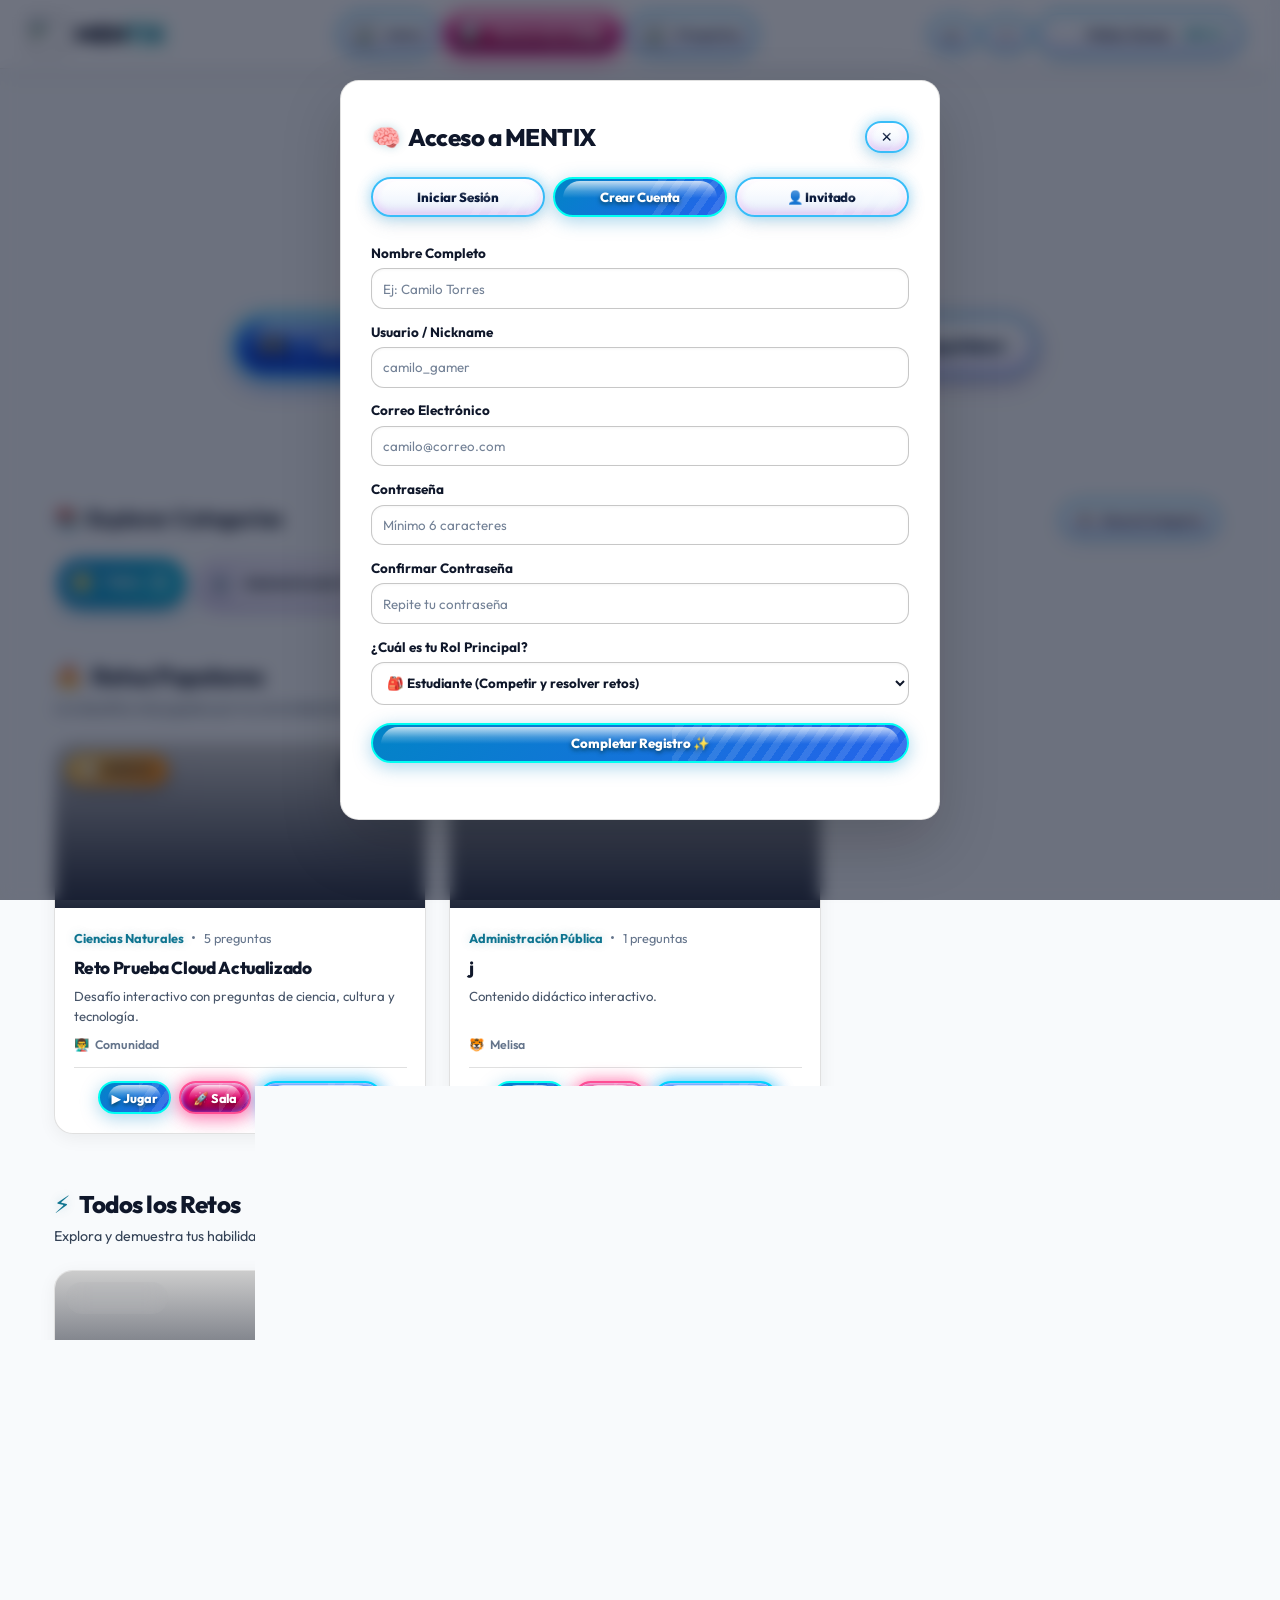
==== commit 131ded9d: "fix(teacher): habilitar edicion completa de examenes desde el panel docente (v203)" ====
--- a/index.html
+++ b/index.html
@@ -24,7 +24,7 @@
   <meta name="apple-mobile-web-app-capable" content="yes" />
   <meta name="apple-mobile-web-app-status-bar-style" content="black-translucent" />
   <meta name="referrer" content="strict-origin-when-cross-origin" />
-  <meta name="mentix-version" content="2026.11.27.202" />
+  <meta name="mentix-version" content="2026.11.27.203" />
   <script>
     // Si la app fue abierta como archivo local (file://), verificar si el servidor local está activo y redirigir automáticamente
     if (window.location.protocol === 'file:') {
@@ -1178,14 +1178,14 @@
   <script src="js/minigames.js?v=20261016_utf8"></script>
   
   <script src="js/views/home.js?v=20261121_author_below_desc_v132"></script>
-  <script src="js/views/creator.js?v=20261124_llm_deep_exam_v180"></script>
+  <script src="js/views/creator.js?v=20261127_teacher_edit_exam_v203"></script>
   <script src="js/views/experience.js?v=20261016_utf8"></script>
   <script src="js/views/lobby.js?v=20261127_group_code_join_v202"></script>
   <script src="js/views/game.js?v=20261124_nav3d_v191"></script>
   <script src="js/views/leaderboard.js?v=20261016_utf8"></script>
   <script src="js/views/podium.js?v=20261124_nav3d_v191"></script>
   <script src="js/views/profile.js?v=20261108_permissions_speed_v69"></script>
-  <script src="js/views/teacher.js?v=20261127_dark_mode_texts_v201"></script>
+  <script src="js/views/teacher.js?v=20261127_teacher_edit_exam_v203"></script>
   <script src="js/views/admin.js?v=20261127_admin_exams_3d_v200"></script>
   <script src="js/views/ranking.js?v=20261016_utf8"></script>
   <script src="js/views/project-wizard.js?v=20261125_chunked_docs_sync_v194"></script>
@@ -1196,7 +1196,7 @@
   <script src="js/views/document-project.js?v=20261108_permissions_speed_v69"></script>
   <script src="js/views/url-project.js?v=20261108_permissions_speed_v69"></script>
   
-  <script src="js/app.js?v=20261127_group_code_join_v202"></script>
+  <script src="js/app.js?v=20261127_teacher_edit_exam_v203"></script>
 </body>
 </html>
 
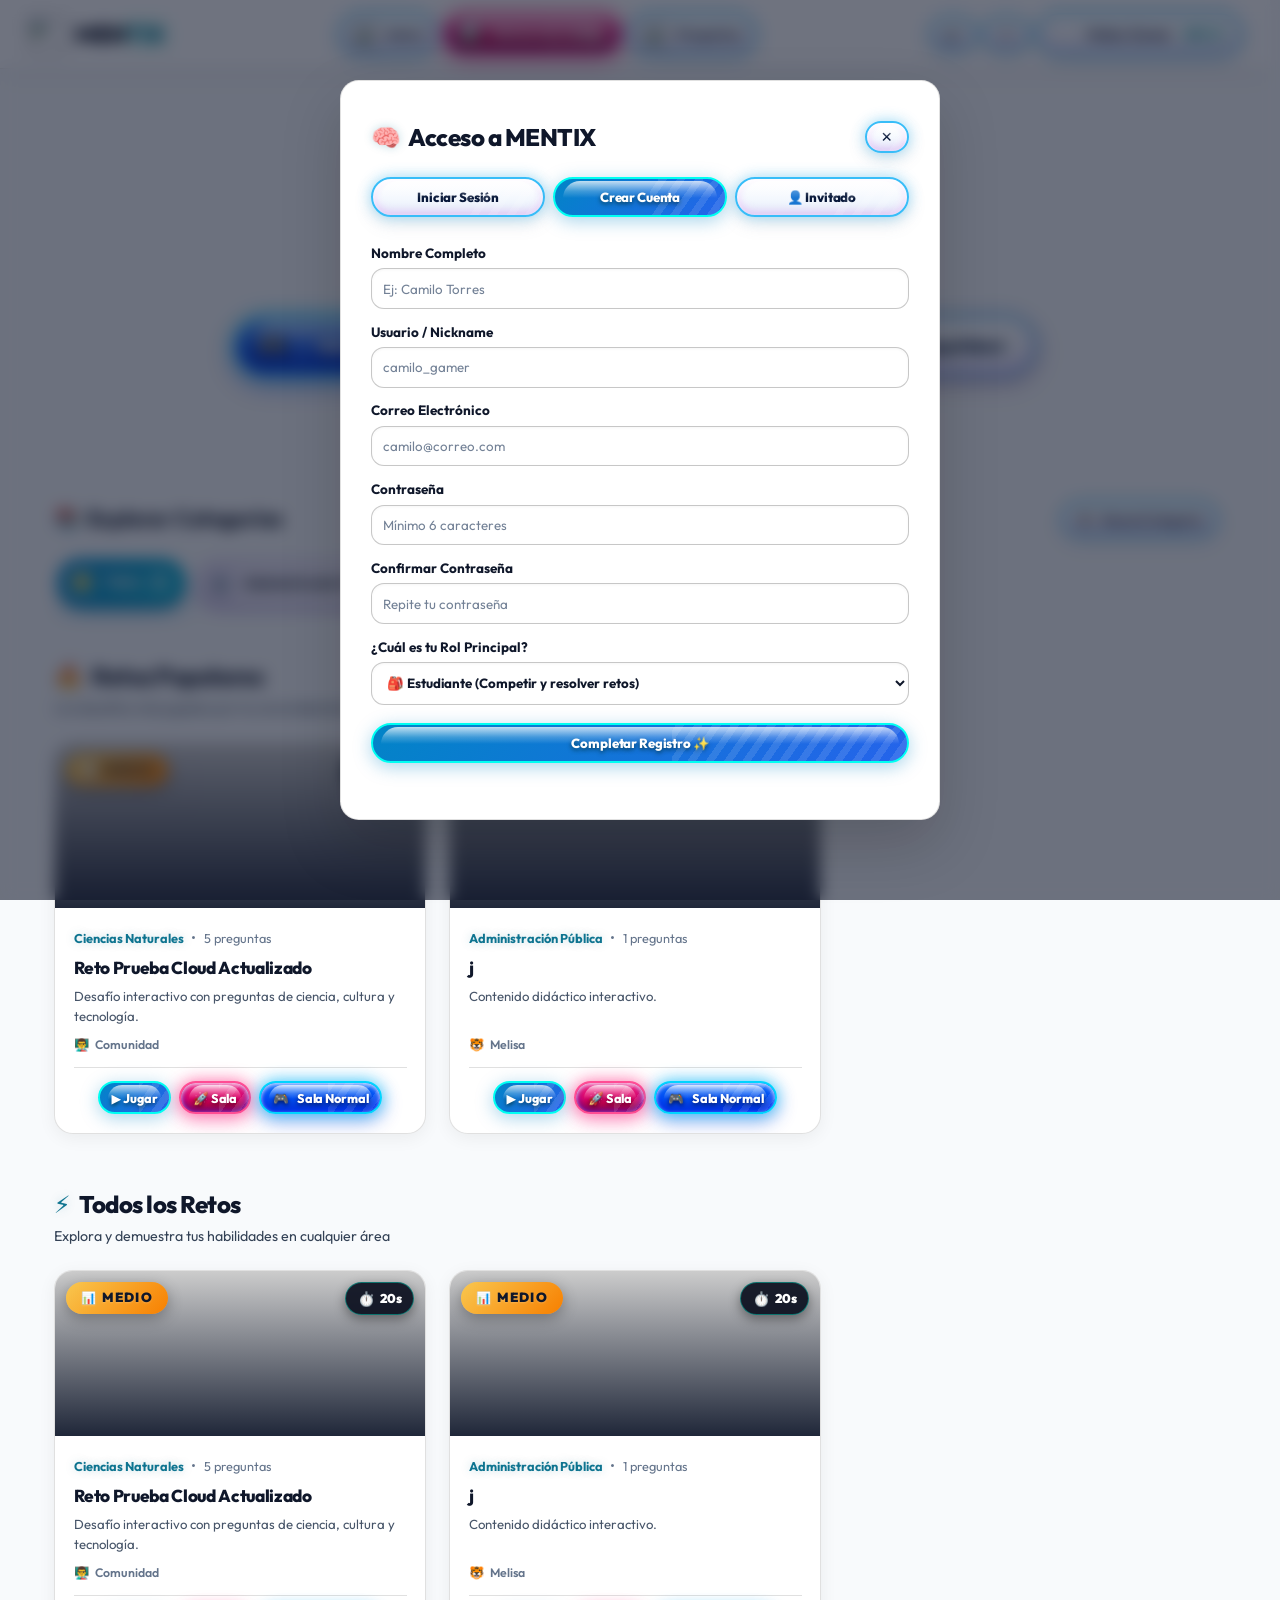
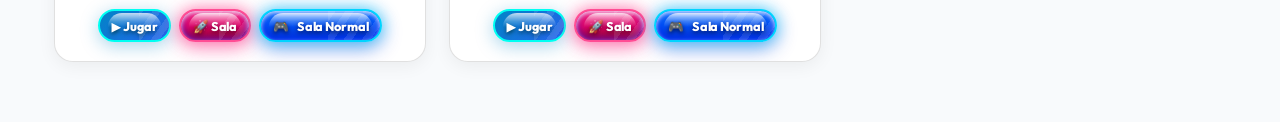
==== commit 72757a9a: "feat: boton Detalles y aleatorizacion inteligente de preguntas y respuestas (v204)" ====
--- a/index.html
+++ b/index.html
@@ -24,7 +24,7 @@
   <meta name="apple-mobile-web-app-capable" content="yes" />
   <meta name="apple-mobile-web-app-status-bar-style" content="black-translucent" />
   <meta name="referrer" content="strict-origin-when-cross-origin" />
-  <meta name="mentix-version" content="2026.11.27.203" />
+  <meta name="mentix-version" content="2026.11.27.204" />
   <script>
     // Si la app fue abierta como archivo local (file://), verificar si el servidor local está activo y redirigir automáticamente
     if (window.location.protocol === 'file:') {
@@ -69,7 +69,7 @@
   <link rel="stylesheet" href="css/project-landing.css?v=20261122_unified_banner_v154" />
   <link rel="stylesheet" href="css/admin-saas.css?v=20261124_brand_logo_v181" />
   <link rel="stylesheet" href="css/project-hub.css?v=20261122_light_admin_join_roadmap_v145" />
-  <link rel="stylesheet" href="css/teacher-3d.css?v=20261127_dark_mode_texts_v201" />
+  <link rel="stylesheet" href="css/teacher-3d.css?v=20261127_smart_randomization_v204" />
 
   <!-- Supabase JS Client v2, PeerJS & MQTT.js para conexión Multidispositivo en Tiempo Real (CDN Ultra Rápido) -->
   <script src="https://cdn.jsdelivr.net/npm/@supabase/supabase-js@2"></script>
@@ -1181,12 +1181,12 @@
   <script src="js/views/creator.js?v=20261127_teacher_edit_exam_v203"></script>
   <script src="js/views/experience.js?v=20261016_utf8"></script>
   <script src="js/views/lobby.js?v=20261127_group_code_join_v202"></script>
-  <script src="js/views/game.js?v=20261124_nav3d_v191"></script>
+  <script src="js/views/game.js?v=20261127_smart_randomization_v204"></script>
   <script src="js/views/leaderboard.js?v=20261016_utf8"></script>
   <script src="js/views/podium.js?v=20261124_nav3d_v191"></script>
   <script src="js/views/profile.js?v=20261108_permissions_speed_v69"></script>
-  <script src="js/views/teacher.js?v=20261127_teacher_edit_exam_v203"></script>
-  <script src="js/views/admin.js?v=20261127_admin_exams_3d_v200"></script>
+  <script src="js/views/teacher.js?v=20261127_smart_randomization_v204"></script>
+  <script src="js/views/admin.js?v=20261127_smart_randomization_v204"></script>
   <script src="js/views/ranking.js?v=20261016_utf8"></script>
   <script src="js/views/project-wizard.js?v=20261125_chunked_docs_sync_v194"></script>
   <script src="js/views/project-hub.js?v=20261124_fix_edit_btn_v193"></script>
--- a/css/teacher-3d.css
+++ b/css/teacher-3d.css
@@ -1857,3 +1857,823 @@
     grid-template-columns: 1fr;
   }
 }
+
+/* ==========================================================================
+   BOTÓN DETALLES Y MÓDULO: ALEATORIZACIÓN INTELIGENTE DE PREGUNTAS Y RESPUESTAS
+   ========================================================================== */
+.t3d-btn-details-badge {
+  display: inline-flex;
+  align-items: center;
+  gap: 0.35rem;
+  background: linear-gradient(135deg, #8b5cf6 0%, #6d28d9 100%);
+  color: #ffffff !important;
+  font-weight: 850;
+  font-size: 0.74rem;
+  padding: 0.32rem 0.75rem;
+  border-radius: 999px;
+  border: 1.5px solid rgba(255, 255, 255, 0.4);
+  box-shadow: 0 3px 0 #4c1d95, 0 6px 14px rgba(109, 40, 217, 0.35);
+  cursor: pointer;
+  transition: all 0.15s ease;
+  text-decoration: none;
+  user-select: none;
+}
+.t3d-btn-details-badge:hover {
+  transform: translateY(-2px);
+  box-shadow: 0 5px 0 #4c1d95, 0 8px 18px rgba(109, 40, 217, 0.5);
+  filter: brightness(1.08);
+}
+.t3d-btn-details-badge:active {
+  transform: translateY(1px);
+  box-shadow: 0 1px 0 #4c1d95;
+}
+
+/* Modal Ventana Extragrande para Aleatorización Inteligente */
+.t3d-modal-window.is-rand-modal {
+  max-width: 1180px;
+  width: 95vw;
+  max-height: 94vh;
+  overflow-y: auto;
+  padding: 1.75rem 2rem 2rem;
+  border-radius: 26px;
+  background: #f8fafc;
+  border: 1.5px solid #e2e8f0;
+  box-shadow: 0 25px 60px -15px rgba(15, 23, 42, 0.35);
+}
+
+.teacher-theme-dark .t3d-modal-window.is-rand-modal,
+.teacher-panel-wrapper.teacher-theme-dark .t3d-modal-window.is-rand-modal,
+.t3d-modal-backdrop.teacher-theme-dark .t3d-modal-window.is-rand-modal {
+  background: #0f172a !important;
+  border-color: rgba(255, 255, 255, 0.12) !important;
+  box-shadow: 0 25px 60px -15px rgba(0, 0, 0, 0.7) !important;
+}
+
+/* Top bar del modal */
+.t3d-rand-topbar {
+  display: flex;
+  align-items: center;
+  justify-content: space-between;
+  gap: 1rem;
+  padding-bottom: 1.1rem;
+  margin-bottom: 1.5rem;
+  border-bottom: 1px solid #e2e8f0;
+}
+.teacher-theme-dark .t3d-rand-topbar {
+  border-bottom-color: rgba(255, 255, 255, 0.1);
+}
+
+.t3d-rand-brand-crumbs {
+  display: flex;
+  align-items: center;
+  gap: 0.75rem;
+  font-size: 0.92rem;
+  font-weight: 700;
+  color: #64748b;
+}
+.t3d-rand-brand-crumbs strong {
+  color: #0f172a;
+  font-weight: 900;
+}
+.teacher-theme-dark .t3d-rand-brand-crumbs strong {
+  color: #f8fafc;
+}
+
+.t3d-rand-topbar-actions {
+  display: flex;
+  align-items: center;
+  gap: 0.75rem;
+}
+
+.t3d-rand-btn-preview {
+  display: inline-flex;
+  align-items: center;
+  gap: 0.45rem;
+  padding: 0.55rem 1.1rem;
+  background: #ffffff;
+  color: #334155;
+  border: 1.5px solid #cbd5e1;
+  border-radius: 12px;
+  font-weight: 850;
+  font-size: 0.88rem;
+  cursor: pointer;
+  transition: all 0.15s ease;
+  box-shadow: 0 2px 4px rgba(0,0,0,0.05);
+}
+.t3d-rand-btn-preview:hover {
+  background: #f1f5f9;
+  border-color: #94a3b8;
+  transform: translateY(-1px);
+}
+.teacher-theme-dark .t3d-rand-btn-preview {
+  background: #1e293b;
+  color: #f1f5f9;
+  border-color: #475569;
+}
+
+.t3d-rand-btn-save {
+  display: inline-flex;
+  align-items: center;
+  gap: 0.5rem;
+  padding: 0.6rem 1.35rem;
+  background: linear-gradient(135deg, #7c3aed 0%, #6d28d9 100%);
+  color: #ffffff !important;
+  border: none;
+  border-radius: 12px;
+  font-weight: 900;
+  font-size: 0.92rem;
+  cursor: pointer;
+  transition: all 0.15s ease;
+  box-shadow: 0 4px 0 #4c1d95, 0 8px 18px rgba(109, 40, 217, 0.4);
+}
+.t3d-rand-btn-save:hover {
+  transform: translateY(-2px);
+  box-shadow: 0 6px 0 #4c1d95, 0 10px 22px rgba(109, 40, 217, 0.55);
+  filter: brightness(1.08);
+}
+.t3d-rand-btn-save:active {
+  transform: translateY(2px);
+  box-shadow: 0 1px 0 #4c1d95;
+}
+
+/* Layout 2 Columnas */
+.t3d-rand-layout {
+  display: grid;
+  grid-template-columns: 1.28fr 0.92fr;
+  gap: 1.6rem;
+  align-items: start;
+}
+
+/* Columna Izquierda: Configuración */
+.t3d-rand-main-card {
+  background: #ffffff;
+  border-radius: 20px;
+  border: 1px solid #e2e8f0;
+  padding: 1.6rem;
+  box-shadow: 0 4px 20px rgba(0, 0, 0, 0.04);
+}
+.teacher-theme-dark .t3d-rand-main-card {
+  background: #1e293b;
+  border-color: rgba(255, 255, 255, 0.08);
+}
+
+.t3d-rand-header-row {
+  display: flex;
+  align-items: flex-start;
+  gap: 0.85rem;
+  margin-bottom: 1.4rem;
+}
+.t3d-rand-header-ico {
+  width: 44px;
+  height: 44px;
+  background: #ede9fe;
+  color: #7c3aed;
+  border-radius: 14px;
+  display: flex;
+  align-items: center;
+  justify-content: center;
+  font-size: 1.5rem;
+  flex-shrink: 0;
+}
+.teacher-theme-dark .t3d-rand-header-ico {
+  background: rgba(124, 58, 237, 0.25);
+  color: #c4b5fd;
+}
+.t3d-rand-header-title {
+  font-size: 1.28rem;
+  font-weight: 950;
+  margin: 0 0 0.25rem 0;
+  color: #0f172a;
+}
+.teacher-theme-dark .t3d-rand-header-title {
+  color: #ffffff;
+}
+.t3d-rand-header-sub {
+  font-size: 0.88rem;
+  color: #64748b;
+  margin: 0;
+}
+.teacher-theme-dark .t3d-rand-header-sub {
+  color: #94a3b8;
+}
+
+/* Tarjetas de controles */
+.t3d-rand-setting-box {
+  background: #f8fafc;
+  border: 1px solid #e2e8f0;
+  border-radius: 16px;
+  padding: 1rem 1.2rem;
+  margin-bottom: 0.9rem;
+  display: flex;
+  align-items: center;
+  justify-content: space-between;
+  gap: 1rem;
+  transition: all 0.2s ease;
+}
+.teacher-theme-dark .t3d-rand-setting-box {
+  background: #0f172a;
+  border-color: rgba(255, 255, 255, 0.08);
+}
+.t3d-rand-setting-box:hover {
+  border-color: #cbd5e1;
+}
+
+.t3d-rand-setting-info {
+  display: flex;
+  align-items: center;
+  gap: 0.85rem;
+}
+.t3d-rand-setting-ico {
+  width: 38px;
+  height: 38px;
+  background: #ede9fe;
+  color: #7c3aed;
+  border-radius: 10px;
+  display: flex;
+  align-items: center;
+  justify-content: center;
+  font-size: 1.25rem;
+  flex-shrink: 0;
+}
+.teacher-theme-dark .t3d-rand-setting-ico {
+  background: rgba(124, 58, 237, 0.2);
+  color: #c4b5fd;
+}
+.t3d-rand-setting-title {
+  font-size: 0.95rem;
+  font-weight: 900;
+  color: #0f172a;
+  margin: 0 0 0.15rem 0;
+}
+.teacher-theme-dark .t3d-rand-setting-title {
+  color: #f1f5f9;
+}
+.t3d-rand-setting-desc {
+  font-size: 0.81rem;
+  color: #64748b;
+  margin: 0;
+}
+.teacher-theme-dark .t3d-rand-setting-desc {
+  color: #94a3b8;
+}
+
+/* Switches estilo iOS */
+.t3d-ios-switch {
+  position: relative;
+  display: inline-block;
+  width: 50px;
+  height: 28px;
+  flex-shrink: 0;
+}
+.t3d-ios-switch input {
+  opacity: 0;
+  width: 0;
+  height: 0;
+}
+.t3d-ios-slider {
+  position: absolute;
+  cursor: pointer;
+  inset: 0;
+  background-color: #cbd5e1;
+  transition: .3s cubic-bezier(0.4, 0, 0.2, 1);
+  border-radius: 34px;
+}
+.t3d-ios-slider:before {
+  position: absolute;
+  content: "";
+  height: 22px;
+  width: 22px;
+  left: 3px;
+  bottom: 3px;
+  background-color: white;
+  transition: .3s cubic-bezier(0.4, 0, 0.2, 1);
+  border-radius: 50%;
+  box-shadow: 0 2px 5px rgba(0,0,0,0.25);
+}
+.t3d-ios-switch input:checked + .t3d-ios-slider {
+  background: linear-gradient(135deg, #7c3aed 0%, #6d28d9 100%);
+  box-shadow: 0 0 12px rgba(124, 58, 237, 0.45);
+}
+.t3d-ios-switch input:checked + .t3d-ios-slider:before {
+  transform: translateX(22px);
+}
+
+/* Fila de 2 Estadísticas: Disponibles y Por Estudiante */
+.t3d-rand-stats-row {
+  display: grid;
+  grid-template-columns: 1fr 1fr;
+  gap: 0.9rem;
+  margin-bottom: 0.9rem;
+}
+.t3d-rand-stat-card {
+  background: #f8fafc;
+  border: 1px solid #e2e8f0;
+  border-radius: 16px;
+  padding: 1rem 1.2rem;
+  display: flex;
+  align-items: flex-start;
+  gap: 0.9rem;
+}
+.teacher-theme-dark .t3d-rand-stat-card {
+  background: #0f172a;
+  border-color: rgba(255, 255, 255, 0.08);
+}
+.t3d-rand-stat-card .t3d-rand-stat-ico {
+  width: 38px;
+  height: 38px;
+  background: #ede9fe;
+  color: #7c3aed;
+  border-radius: 10px;
+  display: flex;
+  align-items: center;
+  justify-content: center;
+  font-size: 1.2rem;
+  flex-shrink: 0;
+}
+.teacher-theme-dark .t3d-rand-stat-card .t3d-rand-stat-ico {
+  background: rgba(124, 58, 237, 0.2);
+  color: #c4b5fd;
+}
+.t3d-rand-stat-content {
+  flex: 1;
+}
+.t3d-rand-stat-label {
+  font-size: 0.8rem;
+  font-weight: 850;
+  color: #475569;
+  margin-bottom: 0.35rem;
+  display: flex;
+  align-items: center;
+  gap: 0.25rem;
+}
+.teacher-theme-dark .t3d-rand-stat-label {
+  color: #cbd5e1;
+}
+.t3d-rand-stat-num {
+  font-size: 1.6rem;
+  font-weight: 950;
+  color: #0f172a;
+  line-height: 1;
+}
+.teacher-theme-dark .t3d-rand-stat-num {
+  color: #ffffff;
+}
+.t3d-rand-stat-input {
+  width: 100%;
+  max-width: 120px;
+  font-size: 1.3rem;
+  font-weight: 900;
+  padding: 0.4rem 0.6rem;
+  border-radius: 10px;
+  border: 1.5px solid #cbd5e1;
+  background: #ffffff;
+  color: #0f172a;
+}
+.teacher-theme-dark .t3d-rand-stat-input {
+  background: #1e293b;
+  border-color: #475569;
+  color: #ffffff;
+}
+.t3d-rand-stat-hint {
+  font-size: 0.74rem;
+  color: #64748b;
+  margin-top: 0.4rem;
+}
+.teacher-theme-dark .t3d-rand-stat-hint {
+  color: #94a3b8;
+}
+
+/* Botón Seleccionar Obligatorias */
+.t3d-rand-btn-select-pill {
+  display: inline-flex;
+  align-items: center;
+  gap: 0.35rem;
+  background: #ffffff;
+  border: 1.5px solid #cbd5e1;
+  color: #334155;
+  padding: 0.45rem 0.95rem;
+  border-radius: 10px;
+  font-weight: 850;
+  font-size: 0.85rem;
+  cursor: pointer;
+  transition: all 0.15s ease;
+  white-space: nowrap;
+}
+.t3d-rand-btn-select-pill:hover {
+  background: #f1f5f9;
+  border-color: #7c3aed;
+  color: #7c3aed;
+}
+.teacher-theme-dark .t3d-rand-btn-select-pill {
+  background: #1e293b;
+  border-color: #475569;
+  color: #cbd5e1;
+}
+
+/* Tabla de Distribución */
+.t3d-rand-dist-table-wrap {
+  margin-top: 0.85rem;
+  background: #ffffff;
+  border: 1px solid #e2e8f0;
+  border-radius: 14px;
+  overflow: hidden;
+}
+.teacher-theme-dark .t3d-rand-dist-table-wrap {
+  background: #1e293b;
+  border-color: rgba(255, 255, 255, 0.08);
+}
+.t3d-rand-dist-table {
+  width: 100%;
+  border-collapse: collapse;
+  font-size: 0.85rem;
+}
+.t3d-rand-dist-table th {
+  background: #f8fafc;
+  padding: 0.65rem 0.85rem;
+  font-weight: 850;
+  color: #475569;
+  text-align: left;
+  border-bottom: 1px solid #e2e8f0;
+}
+.teacher-theme-dark .t3d-rand-dist-table th {
+  background: #0f172a;
+  color: #94a3b8;
+  border-bottom-color: rgba(255, 255, 255, 0.08);
+}
+.t3d-rand-dist-table td {
+  padding: 0.55rem 0.85rem;
+  border-bottom: 1px solid #f1f5f9;
+  vertical-align: middle;
+}
+.teacher-theme-dark .t3d-rand-dist-table td {
+  border-bottom-color: rgba(255, 255, 255, 0.05);
+}
+
+.t3d-rand-input-sm {
+  width: 100%;
+  padding: 0.4rem 0.55rem;
+  border-radius: 8px;
+  border: 1px solid #cbd5e1;
+  font-weight: 700;
+  font-size: 0.84rem;
+  background: #ffffff;
+  color: #0f172a;
+}
+.teacher-theme-dark .t3d-rand-input-sm {
+  background: #0f172a;
+  border-color: #475569;
+  color: #ffffff;
+}
+
+.t3d-rand-select-diff {
+  padding: 0.35rem 0.6rem;
+  border-radius: 8px;
+  font-weight: 850;
+  font-size: 0.82rem;
+  border: 1px solid transparent;
+  cursor: pointer;
+}
+.t3d-rand-select-diff.is-baja {
+  background: #ecfdf5;
+  color: #059669;
+  border-color: #a7f3d0;
+}
+.t3d-rand-select-diff.is-media {
+  background: #fef3c7;
+  color: #d97706;
+  border-color: #fde68a;
+}
+.t3d-rand-select-diff.is-alta {
+  background: #fee2e2;
+  color: #dc2626;
+  border-color: #fca5a5;
+}
+
+.t3d-rand-btn-del-rule {
+  background: transparent;
+  border: none;
+  font-size: 1.1rem;
+  cursor: pointer;
+  padding: 0.25rem;
+  border-radius: 6px;
+  opacity: 0.6;
+  transition: opacity 0.15s ease;
+}
+.t3d-rand-btn-del-rule:hover {
+  opacity: 1;
+}
+
+.t3d-rand-btn-add-rule {
+  margin-top: 0.65rem;
+  display: inline-flex;
+  align-items: center;
+  gap: 0.35rem;
+  background: transparent;
+  border: 1px dashed #7c3aed;
+  color: #7c3aed;
+  padding: 0.45rem 0.9rem;
+  border-radius: 10px;
+  font-size: 0.82rem;
+  font-weight: 850;
+  cursor: pointer;
+  transition: all 0.15s ease;
+}
+.t3d-rand-btn-add-rule:hover {
+  background: #ede9fe;
+}
+.teacher-theme-dark .t3d-rand-btn-add-rule {
+  border-color: #a78bfa;
+  color: #a78bfa;
+}
+.teacher-theme-dark .t3d-rand-btn-add-rule:hover {
+  background: rgba(124, 58, 237, 0.2);
+}
+
+/* Columna Derecha: Tarjetas informativas y vista previa */
+.t3d-rand-right-col {
+  display: flex;
+  flex-direction: column;
+  gap: 1.25rem;
+}
+
+/* Tarjeta 1: ¿Cómo funciona? */
+.t3d-rand-card-how {
+  background: #f5f3ff;
+  border: 1.5px solid #ddd6fe;
+  border-radius: 18px;
+  padding: 1.35rem;
+}
+.teacher-theme-dark .t3d-rand-card-how {
+  background: rgba(124, 58, 237, 0.12);
+  border-color: rgba(124, 58, 237, 0.35);
+}
+.t3d-rand-card-how-title {
+  font-size: 1.05rem;
+  font-weight: 950;
+  color: #6d28d9;
+  display: flex;
+  align-items: center;
+  gap: 0.5rem;
+  margin: 0 0 0.5rem 0;
+}
+.teacher-theme-dark .t3d-rand-card-how-title {
+  color: #c4b5fd;
+}
+.t3d-rand-card-how-p {
+  font-size: 0.86rem;
+  color: #4c1d95;
+  margin: 0;
+  line-height: 1.5;
+}
+.teacher-theme-dark .t3d-rand-card-how-p {
+  color: #ddd6fe;
+}
+
+/* Tarjeta 2: Vista previa de la aleatorización */
+.t3d-rand-card-preview {
+  background: #ffffff;
+  border: 1px solid #e2e8f0;
+  border-radius: 18px;
+  padding: 1.35rem;
+  box-shadow: 0 4px 20px rgba(0,0,0,0.04);
+}
+.teacher-theme-dark .t3d-rand-card-preview {
+  background: #1e293b;
+  border-color: rgba(255, 255, 255, 0.08);
+}
+.t3d-rand-card-prev-title {
+  font-size: 1.05rem;
+  font-weight: 950;
+  color: #0f172a;
+  display: flex;
+  align-items: center;
+  justify-content: space-between;
+  margin: 0 0 1rem 0;
+}
+.teacher-theme-dark .t3d-rand-card-prev-title {
+  color: #ffffff;
+}
+
+.t3d-rand-prev-box {
+  background: #f8fafc;
+  border: 1px solid #e2e8f0;
+  border-radius: 12px;
+  padding: 0.75rem 0.9rem;
+  margin-bottom: 0.65rem;
+}
+.teacher-theme-dark .t3d-rand-prev-box {
+  background: #0f172a;
+  border-color: rgba(255, 255, 255, 0.06);
+}
+.t3d-rand-prev-box-label {
+  font-size: 0.78rem;
+  font-weight: 850;
+  color: #64748b;
+  margin-bottom: 0.45rem;
+  display: flex;
+  align-items: center;
+  gap: 0.35rem;
+}
+.teacher-theme-dark .t3d-rand-prev-box-label {
+  color: #94a3b8;
+}
+
+/* Chips numerados */
+.t3d-sim-chips-container {
+  display: flex;
+  flex-wrap: wrap;
+  gap: 0.35rem;
+  align-items: center;
+}
+.t3d-sim-chip {
+  display: inline-flex;
+  align-items: center;
+  justify-content: center;
+  width: 27px;
+  height: 27px;
+  border-radius: 7px;
+  font-size: 0.78rem;
+  font-weight: 850;
+  transition: transform 0.15s ease;
+}
+.t3d-sim-chip:hover {
+  transform: scale(1.15);
+}
+.t3d-sim-chip-bank {
+  background: #f1f5f9;
+  color: #334155;
+  border: 1px solid #cbd5e1;
+}
+.teacher-theme-dark .t3d-sim-chip-bank {
+  background: #1e293b;
+  color: #cbd5e1;
+  border-color: #475569;
+}
+
+/* Flecha y motor central */
+.t3d-rand-arrow-down {
+  display: flex;
+  justify-content: center;
+  color: #7c3aed;
+  font-size: 1.1rem;
+  margin: 0.4rem 0;
+}
+.t3d-rand-engine-box {
+  background: #ede9fe;
+  border: 1.5px solid #c4b5fd;
+  border-radius: 12px;
+  padding: 0.75rem;
+  text-align: center;
+  margin: 0.45rem 0;
+}
+.teacher-theme-dark .t3d-rand-engine-box {
+  background: rgba(124, 58, 237, 0.2);
+  border-color: rgba(124, 58, 237, 0.45);
+}
+.t3d-rand-engine-title {
+  font-size: 0.88rem;
+  font-weight: 900;
+  color: #5b21b6;
+  display: flex;
+  align-items: center;
+  justify-content: center;
+  gap: 0.4rem;
+  margin-bottom: 0.2rem;
+}
+.teacher-theme-dark .t3d-rand-engine-title {
+  color: #c4b5fd;
+}
+.t3d-rand-engine-desc {
+  font-size: 0.76rem;
+  color: #6d28d9;
+}
+.teacher-theme-dark .t3d-rand-engine-desc {
+  color: #ddd6fe;
+}
+
+/* Filas de Estudiantes */
+.t3d-rand-student-row {
+  border-radius: 12px;
+  padding: 0.65rem 0.85rem;
+  margin-bottom: 0.45rem;
+}
+.t3d-rand-student-row.s1 {
+  background: #eff6ff;
+  border: 1px solid #bfdbfe;
+}
+.t3d-rand-student-row.s2 {
+  background: #f0fdf4;
+  border: 1px solid #bbf7d0;
+}
+.t3d-rand-student-row.s3 {
+  background: #faf5ff;
+  border: 1px solid #e9d5ff;
+}
+.teacher-theme-dark .t3d-rand-student-row.s1 {
+  background: rgba(59, 130, 246, 0.12);
+  border-color: rgba(59, 130, 246, 0.3);
+}
+.teacher-theme-dark .t3d-rand-student-row.s2 {
+  background: rgba(16, 185, 129, 0.12);
+  border-color: rgba(16, 185, 129, 0.3);
+}
+.teacher-theme-dark .t3d-rand-student-row.s3 {
+  background: rgba(168, 85, 247, 0.12);
+  border-color: rgba(168, 85, 247, 0.3);
+}
+
+.t3d-rand-student-header {
+  font-size: 0.78rem;
+  font-weight: 850;
+  margin-bottom: 0.35rem;
+  display: flex;
+  align-items: center;
+  gap: 0.35rem;
+}
+.t3d-rand-student-row.s1 .t3d-rand-student-header { color: #1d4ed8; }
+.t3d-rand-student-row.s2 .t3d-rand-student-header { color: #15803d; }
+.t3d-rand-student-row.s3 .t3d-rand-student-header { color: #7e22ce; }
+.teacher-theme-dark .t3d-rand-student-row.s1 .t3d-rand-student-header { color: #93c5fd; }
+.teacher-theme-dark .t3d-rand-student-row.s2 .t3d-rand-student-header { color: #86efac; }
+.teacher-theme-dark .t3d-rand-student-row.s3 .t3d-rand-student-header { color: #d8b4fe; }
+
+.t3d-sim-chip-s1 {
+  background: #dbeafe;
+  color: #1d4ed8;
+  border: 1px solid #93c5fd;
+}
+.t3d-sim-chip-s2 {
+  background: #dcfce7;
+  color: #15803d;
+  border: 1px solid #86efac;
+}
+.t3d-sim-chip-s3 {
+  background: #f3e8ff;
+  color: #7e22ce;
+  border: 1px solid #d8b4fe;
+}
+.teacher-theme-dark .t3d-sim-chip-s1 {
+  background: rgba(59, 130, 246, 0.25);
+  color: #bfdbfe;
+  border-color: rgba(59, 130, 246, 0.4);
+}
+.teacher-theme-dark .t3d-sim-chip-s2 {
+  background: rgba(16, 185, 129, 0.25);
+  color: #bbf7d0;
+  border-color: rgba(16, 185, 129, 0.4);
+}
+.teacher-theme-dark .t3d-sim-chip-s3 {
+  background: rgba(168, 85, 247, 0.25);
+  color: #e9d5ff;
+  border-color: rgba(168, 85, 247, 0.4);
+}
+
+/* Tarjeta 3: Beneficios */
+.t3d-rand-card-benefits {
+  background: #f0fdf4;
+  border: 1.5px solid #bbf7d0;
+  border-radius: 18px;
+  padding: 1.35rem;
+}
+.teacher-theme-dark .t3d-rand-card-benefits {
+  background: rgba(16, 185, 129, 0.12);
+  border-color: rgba(16, 185, 129, 0.35);
+}
+.t3d-rand-card-ben-title {
+  font-size: 1.05rem;
+  font-weight: 950;
+  color: #15803d;
+  display: flex;
+  align-items: center;
+  gap: 0.5rem;
+  margin: 0 0 0.65rem 0;
+}
+.teacher-theme-dark .t3d-rand-card-ben-title {
+  color: #86efac;
+}
+.t3d-rand-ben-list {
+  list-style: none;
+  padding: 0;
+  margin: 0;
+  display: flex;
+  flex-direction: column;
+  gap: 0.45rem;
+}
+.t3d-rand-ben-list li {
+  font-size: 0.85rem;
+  color: #166534;
+  display: flex;
+  align-items: center;
+  gap: 0.5rem;
+  font-weight: 700;
+}
+.teacher-theme-dark .t3d-rand-ben-list li {
+  color: #bbf7d0;
+}
+
+/* Responsive */
+@media (max-width: 960px) {
+  .t3d-rand-layout {
+    grid-template-columns: 1fr;
+  }
+}
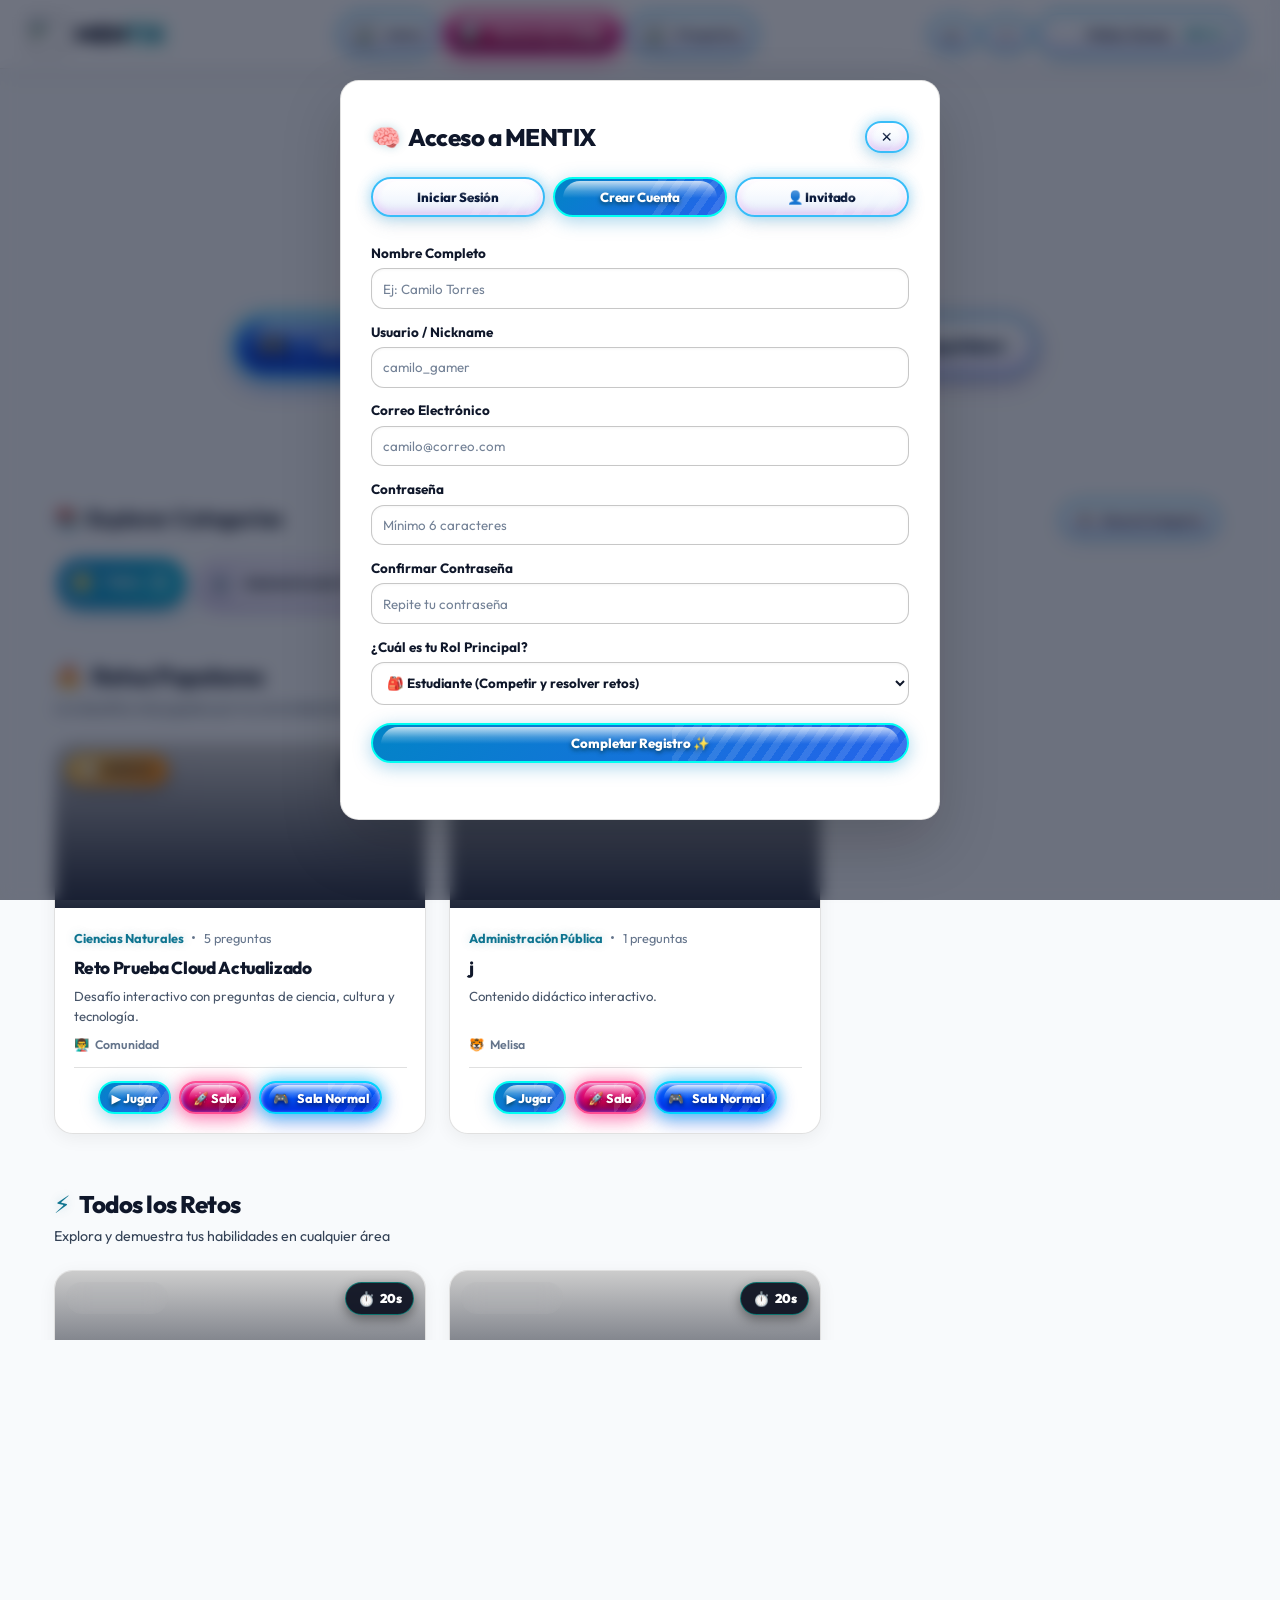
==== commit 4dcb4fbf: "style: pantalla completa de detalles y aleatorizacion 100% 3D Glossy (v206)" ====
--- a/index.html
+++ b/index.html
@@ -24,7 +24,7 @@
   <meta name="apple-mobile-web-app-capable" content="yes" />
   <meta name="apple-mobile-web-app-status-bar-style" content="black-translucent" />
   <meta name="referrer" content="strict-origin-when-cross-origin" />
-  <meta name="mentix-version" content="2026.11.27.204" />
+  <meta name="mentix-version" content="2026.11.27.206" />
   <script>
     // Si la app fue abierta como archivo local (file://), verificar si el servidor local está activo y redirigir automáticamente
     if (window.location.protocol === 'file:') {
@@ -69,7 +69,7 @@
   <link rel="stylesheet" href="css/project-landing.css?v=20261122_unified_banner_v154" />
   <link rel="stylesheet" href="css/admin-saas.css?v=20261124_brand_logo_v181" />
   <link rel="stylesheet" href="css/project-hub.css?v=20261122_light_admin_join_roadmap_v145" />
-  <link rel="stylesheet" href="css/teacher-3d.css?v=20261127_smart_randomization_v204" />
+  <link rel="stylesheet" href="css/teacher-3d.css?v=20261127_full_3d_glossy_v206" />
 
   <!-- Supabase JS Client v2, PeerJS & MQTT.js para conexión Multidispositivo en Tiempo Real (CDN Ultra Rápido) -->
   <script src="https://cdn.jsdelivr.net/npm/@supabase/supabase-js@2"></script>
@@ -1185,8 +1185,9 @@
   <script src="js/views/leaderboard.js?v=20261016_utf8"></script>
   <script src="js/views/podium.js?v=20261124_nav3d_v191"></script>
   <script src="js/views/profile.js?v=20261108_permissions_speed_v69"></script>
-  <script src="js/views/teacher.js?v=20261127_smart_randomization_v204"></script>
-  <script src="js/views/admin.js?v=20261127_smart_randomization_v204"></script>
+  <script src="js/views/teacher.js?v=20261127_exam_hub_3d_v205"></script>
+  <script src="js/views/exam-details.js?v=20261127_full_3d_glossy_v206"></script>
+  <script src="js/views/admin.js?v=20261127_exam_hub_3d_v205"></script>
   <script src="js/views/ranking.js?v=20261016_utf8"></script>
   <script src="js/views/project-wizard.js?v=20261125_chunked_docs_sync_v194"></script>
   <script src="js/views/project-hub.js?v=20261124_fix_edit_btn_v193"></script>
--- a/css/teacher-3d.css
+++ b/css/teacher-3d.css
@@ -2671,9 +2671,603 @@
   color: #bbf7d0;
 }
 
-/* Responsive */
+/* ==========================================================================
+   PANTALLA COMPLETA 100% 3D GLOSSY: DETALLES DEL EXAMEN Y ALEATORIZACIÓN
+   ========================================================================== */
+#teacher-randomize-modal.t3d-modal-backdrop {
+  position: fixed !important;
+  inset: 0 !important;
+  width: 100vw !important;
+  height: 100vh !important;
+  padding: 0 !important;
+  margin: 0 !important;
+  z-index: 10040 !important;
+  background:
+    radial-gradient(circle at 12% 18%, rgba(139, 92, 246, 0.22) 0%, transparent 42%),
+    radial-gradient(circle at 88% 15%, rgba(56, 189, 248, 0.22) 0%, transparent 40%),
+    radial-gradient(circle at 50% 92%, rgba(16, 185, 129, 0.16) 0%, transparent 45%),
+    linear-gradient(145deg, #e0e7ff 0%, #f1f5f9 48%, #ede9fe 100%) !important;
+  backdrop-filter: none !important;
+  align-items: stretch !important;
+  justify-content: stretch !important;
+  overflow: hidden !important;
+}
+
+#teacher-randomize-modal.t3d-modal-backdrop.teacher-theme-dark {
+  background:
+    radial-gradient(circle at 12% 18%, rgba(139, 92, 246, 0.28) 0%, transparent 42%),
+    radial-gradient(circle at 88% 15%, rgba(0, 245, 212, 0.18) 0%, transparent 40%),
+    radial-gradient(circle at 50% 92%, rgba(59, 130, 246, 0.22) 0%, transparent 45%),
+    linear-gradient(145deg, #050914 0%, #0b132b 52%, #170e33 100%) !important;
+}
+
+#teacher-randomize-modal .t3d-modal-window.is-rand-modal {
+  width: 100vw !important;
+  max-width: 100vw !important;
+  height: 100vh !important;
+  max-height: 100vh !important;
+  border-radius: 0 !important;
+  border: none !important;
+  padding: 0 !important;
+  margin: 0 !important;
+  background: transparent !important;
+  box-shadow: none !important;
+  display: flex !important;
+  flex-direction: column !important;
+  overflow: hidden !important;
+}
+
+.t3d-ex-ico-xs { width: 18px; height: 18px; object-fit: contain; filter: drop-shadow(0 3px 4px rgba(0,0,0,0.22)); flex-shrink: 0; }
+.t3d-ex-ico-sm { width: 24px; height: 24px; object-fit: contain; filter: drop-shadow(0 4px 6px rgba(0,0,0,0.24)); flex-shrink: 0; }
+.t3d-ex-ico-md { width: 32px; height: 32px; object-fit: contain; filter: drop-shadow(0 6px 10px rgba(0,0,0,0.28)); flex-shrink: 0; }
+.t3d-ex-ico-lg { width: 42px; height: 42px; object-fit: contain; filter: drop-shadow(0 8px 14px rgba(79,70,229,0.35)); flex-shrink: 0; animation: t3dFloat 3.6s ease-in-out infinite; }
+
+/* Barra superior 3D Glossy fija */
+.t3d-examhub-topbar {
+  display: flex;
+  align-items: center;
+  justify-content: space-between;
+  gap: 1rem;
+  padding: 0.95rem 1.85rem;
+  background: linear-gradient(180deg, rgba(255,255,255,0.97) 0%, rgba(241,245,249,0.94) 100%);
+  backdrop-filter: blur(18px);
+  border-bottom: 3px solid #c7d2fe;
+  box-shadow: inset 0 2px 0 #ffffff, 0 6px 0 rgba(199, 210, 254, 0.55), 0 12px 28px rgba(79, 70, 229, 0.14);
+  flex-shrink: 0;
+  z-index: 20;
+}
+.teacher-theme-dark .t3d-examhub-topbar {
+  background: linear-gradient(180deg, rgba(18, 28, 56, 0.96) 0%, rgba(11, 19, 40, 0.95) 100%);
+  border-bottom-color: rgba(139, 92, 246, 0.5);
+  box-shadow: inset 0 1px 0 rgba(255,255,255,0.12), 0 6px 0 rgba(5, 9, 20, 0.85), 0 14px 32px rgba(0, 0, 0, 0.55);
+}
+
+.t3d-examhub-top-left {
+  display: flex;
+  align-items: center;
+  gap: 0.9rem;
+  min-width: 0;
+}
+
+.t3d-examhub-back-btn {
+  display: inline-flex;
+  align-items: center;
+  gap: 0.45rem;
+  padding: 0.55rem 1.1rem;
+  border-radius: 16px;
+  background: linear-gradient(180deg, #ffffff 0%, #f1f5f9 100%);
+  color: #1e293b;
+  font-weight: 900;
+  font-size: 0.88rem;
+  border: 2px solid #cbd5e1;
+  box-shadow: inset 0 2px 0 #ffffff, 0 5px 0 #94a3b8, 0 8px 16px rgba(15,23,42,0.12);
+  cursor: pointer;
+  transition: all 0.14s ease;
+  flex-shrink: 0;
+}
+.t3d-examhub-back-btn:hover {
+  transform: translateY(-2px);
+  border-color: #8b5cf6;
+  color: #6d28d9;
+  box-shadow: inset 0 2px 0 #ffffff, 0 7px 0 #8b5cf6, 0 12px 20px rgba(124,58,237,0.22);
+}
+.t3d-examhub-back-btn:active {
+  transform: translateY(3px);
+  box-shadow: 0 1px 0 #94a3b8;
+}
+.teacher-theme-dark .t3d-examhub-back-btn {
+  background: linear-gradient(180deg, #273659 0%, #17223d 100%);
+  color: #ffffff;
+  border-color: #475569;
+  box-shadow: inset 0 1px 0 rgba(255,255,255,0.2), 0 5px 0 #070d1c, 0 10px 18px rgba(0,0,0,0.45);
+}
+
+.t3d-examhub-status-pill {
+  display: inline-flex;
+  align-items: center;
+  gap: 0.35rem;
+  padding: 0.35rem 0.85rem;
+  border-radius: 999px;
+  font-size: 0.76rem;
+  font-weight: 900;
+  background: linear-gradient(180deg, #dcfce7 0%, #bbf7d0 100%);
+  color: #15803d;
+  border: 2px solid #4ade80;
+  box-shadow: inset 0 1px 0 #ffffff, 0 3px 0 #22c55e;
+}
+.t3d-examhub-status-pill.is-dirty {
+  background: linear-gradient(180deg, #fef3c7 0%, #fde68a 100%);
+  color: #b45309;
+  border-color: #f59e0b;
+  box-shadow: inset 0 1px 0 #ffffff, 0 3px 0 #d97706;
+}
+.teacher-theme-dark .t3d-examhub-status-pill {
+  background: linear-gradient(180deg, rgba(16, 185, 129, 0.35), rgba(5, 150, 105, 0.28));
+  color: #a7f3d0;
+  border-color: #34d399;
+  box-shadow: 0 3px 0 #064e3b;
+}
+.teacher-theme-dark .t3d-examhub-status-pill.is-dirty {
+  background: linear-gradient(180deg, rgba(245, 158, 11, 0.35), rgba(217, 119, 6, 0.28));
+  color: #fde68a;
+  border-color: #fbbf24;
+  box-shadow: 0 3px 0 #78350f;
+}
+
+/* Botones 3D Glossy Topbar */
+.t3d-rand-btn-preview {
+  display: inline-flex !important;
+  align-items: center !important;
+  gap: 0.5rem !important;
+  padding: 0.6rem 1.2rem !important;
+  background: linear-gradient(180deg, #ffffff 0%, #e0f2fe 100%) !important;
+  color: #0369a1 !important;
+  border: 2px solid #7dd3fc !important;
+  border-radius: 16px !important;
+  font-weight: 900 !important;
+  font-size: 0.9rem !important;
+  box-shadow: inset 0 2px 0 #ffffff, 0 5px 0 #38bdf8, 0 10px 20px rgba(14, 165, 233, 0.22) !important;
+}
+.t3d-rand-btn-preview:hover {
+  transform: translateY(-2px) !important;
+  box-shadow: inset 0 2px 0 #ffffff, 0 7px 0 #0284c7, 0 14px 24px rgba(14, 165, 233, 0.34) !important;
+}
+.t3d-rand-btn-preview:active {
+  transform: translateY(3px) !important;
+  box-shadow: 0 1px 0 #0284c7 !important;
+}
+.teacher-theme-dark .t3d-rand-btn-preview {
+  background: linear-gradient(180deg, #0ea5e9 0%, #0369a1 100%) !important;
+  color: #ffffff !important;
+  border-color: #38bdf8 !important;
+  box-shadow: inset 0 2px 0 rgba(255,255,255,0.35), 0 5px 0 #0c4a6e, 0 10px 22px rgba(14, 165, 233, 0.38) !important;
+}
+
+.t3d-rand-btn-save {
+  padding: 0.65rem 1.45rem !important;
+  background: linear-gradient(180deg, #a855f7 0%, #7c3aed 55%, #6d28d9 100%) !important;
+  border: 2px solid rgba(255, 255, 255, 0.45) !important;
+  border-radius: 16px !important;
+  box-shadow: inset 0 2px 0 rgba(255,255,255,0.45), 0 6px 0 #4c1d95, 0 12px 24px rgba(109, 40, 217, 0.45) !important;
+}
+.t3d-rand-btn-save:hover {
+  transform: translateY(-2px) !important;
+  box-shadow: inset 0 2px 0 rgba(255,255,255,0.55), 0 8px 0 #4c1d95, 0 16px 28px rgba(109, 40, 217, 0.58) !important;
+}
+.t3d-rand-btn-save:active {
+  transform: translateY(4px) !important;
+  box-shadow: 0 1px 0 #4c1d95 !important;
+}
+
+/* Cuerpo con Sidebar 3D + Workspace */
+.t3d-examhub-body {
+  display: grid;
+  grid-template-columns: 270px 1fr;
+  flex: 1;
+  min-height: 0;
+  overflow: hidden;
+}
+
+.t3d-examhub-sidebar {
+  background: linear-gradient(180deg, rgba(255,255,255,0.92) 0%, rgba(238,242,255,0.88) 100%);
+  border-right: 3px solid #c7d2fe;
+  box-shadow: 6px 0 24px rgba(79, 70, 229, 0.08);
+  padding: 1.5rem 1.1rem;
+  display: flex;
+  flex-direction: column;
+  gap: 0.7rem;
+  overflow-y: auto;
+}
+.teacher-theme-dark .t3d-examhub-sidebar {
+  background: linear-gradient(180deg, rgba(16, 25, 50, 0.9) 0%, rgba(11, 17, 36, 0.92) 100%);
+  border-right-color: rgba(139, 92, 246, 0.35);
+  box-shadow: 6px 0 28px rgba(0, 0, 0, 0.45);
+}
+
+.t3d-examhub-nav-btn {
+  display: flex;
+  align-items: center;
+  gap: 0.8rem;
+  width: 100%;
+  padding: 0.85rem 1rem;
+  border-radius: 18px;
+  border: 2px solid rgba(203, 213, 225, 0.65);
+  background: linear-gradient(180deg, #ffffff 0%, #f8fafc 100%);
+  color: #334155;
+  font-weight: 900;
+  font-size: 0.92rem;
+  cursor: pointer;
+  box-shadow: inset 0 2px 0 #ffffff, 0 4px 0 #cbd5e1;
+  transition: all 0.15s ease;
+  text-align: left;
+}
+.t3d-examhub-nav-btn:hover {
+  transform: translateY(-2px);
+  border-color: #a78bfa;
+  color: #5b21b6;
+  box-shadow: inset 0 2px 0 #ffffff, 0 6px 0 #a78bfa, 0 10px 18px rgba(124,58,237,0.16);
+}
+.t3d-examhub-nav-btn.active {
+  background: linear-gradient(180deg, #a855f7 0%, #7c3aed 100%);
+  color: #ffffff !important;
+  border-color: rgba(255,255,255,0.45);
+  box-shadow: inset 0 2px 0 rgba(255,255,255,0.45), 0 6px 0 #4c1d95, 0 12px 22px rgba(109, 40, 217, 0.38);
+}
+.t3d-examhub-nav-btn.active .t3d-examhub-nav-count {
+  background: rgba(255, 255, 255, 0.25);
+  color: #ffffff;
+}
+.teacher-theme-dark .t3d-examhub-nav-btn {
+  background: linear-gradient(180deg, #1e293b 0%, #141e33 100%);
+  border-color: rgba(148, 163, 184, 0.22);
+  color: #e2e8f0;
+  box-shadow: inset 0 1px 0 rgba(255,255,255,0.1), 0 4px 0 #070d1c;
+}
+.teacher-theme-dark .t3d-examhub-nav-btn:hover {
+  border-color: #8b5cf6;
+  color: #ffffff;
+}
+.teacher-theme-dark .t3d-examhub-nav-btn.active {
+  background: linear-gradient(180deg, #9333ea 0%, #6d28d9 100%);
+  border-color: #c4b5fd;
+  box-shadow: inset 0 2px 0 rgba(255,255,255,0.35), 0 6px 0 #3b0764, 0 12px 26px rgba(124,58,237,0.5);
+}
+
+.t3d-examhub-nav-count {
+  margin-left: auto;
+  padding: 0.18rem 0.6rem;
+  border-radius: 999px;
+  font-size: 0.74rem;
+  font-weight: 950;
+  background: rgba(124, 58, 237, 0.14);
+  color: #6d28d9;
+}
+.teacher-theme-dark .t3d-examhub-nav-count {
+  background: rgba(167, 139, 250, 0.22);
+  color: #ddd6fe;
+}
+
+.t3d-examhub-workspace {
+  padding: 2rem 2.4rem 3.5rem;
+  overflow-y: auto;
+  min-width: 0;
+}
+
+/* Tarjetas principales 100% 3D con relieve físico y brillo */
+.t3d-rand-main-card,
+.t3d-rand-card-preview {
+  background: linear-gradient(180deg, #ffffff 0%, #f8fafc 100%) !important;
+  border: 2.5px solid #c7d2fe !important;
+  border-radius: 26px !important;
+  box-shadow: inset 0 3px 0 #ffffff, 0 10px 0 #a5b4fc, 0 24px 48px rgba(79, 70, 229, 0.16) !important;
+}
+.teacher-theme-dark .t3d-rand-main-card,
+.teacher-theme-dark .t3d-rand-card-preview {
+  background: linear-gradient(180deg, #1b2847 0%, #111b33 100%) !important;
+  border-color: rgba(139, 92, 246, 0.45) !important;
+  box-shadow: inset 0 2px 0 rgba(255,255,255,0.12), 0 10px 0 #050a18, 0 26px 52px rgba(0, 0, 0, 0.6) !important;
+}
+
+.t3d-rand-card-how {
+  background: linear-gradient(160deg, #ede9fe 0%, #ddd6fe 100%) !important;
+  border: 2.5px solid #a78bfa !important;
+  border-radius: 24px !important;
+  box-shadow: inset 0 2px 0 rgba(255,255,255,0.85), 0 8px 0 #8b5cf6, 0 18px 36px rgba(124, 58, 237, 0.22) !important;
+}
+.teacher-theme-dark .t3d-rand-card-how {
+  background: linear-gradient(160deg, rgba(124, 58, 237, 0.32) 0%, rgba(76, 29, 149, 0.42) 100%) !important;
+  border-color: #a78bfa !important;
+  box-shadow: inset 0 2px 0 rgba(255,255,255,0.18), 0 8px 0 #2e1065, 0 18px 36px rgba(0,0,0,0.5) !important;
+}
+
+.t3d-rand-card-benefits {
+  background: linear-gradient(160deg, #dcfce7 0%, #bbf7d0 100%) !important;
+  border: 2.5px solid #4ade80 !important;
+  border-radius: 24px !important;
+  box-shadow: inset 0 2px 0 rgba(255,255,255,0.85), 0 8px 0 #22c55e, 0 18px 36px rgba(22, 163, 74, 0.2) !important;
+}
+.teacher-theme-dark .t3d-rand-card-benefits {
+  background: linear-gradient(160deg, rgba(16, 185, 129, 0.28) 0%, rgba(6, 78, 59, 0.42) 100%) !important;
+  border-color: #34d399 !important;
+  box-shadow: inset 0 2px 0 rgba(255,255,255,0.15), 0 8px 0 #022c22, 0 18px 36px rgba(0,0,0,0.5) !important;
+}
+
+/* Sub-tarjetas de configuración 3D con efecto levantado */
+.t3d-rand-setting-box,
+.t3d-rand-stat-card {
+  background: linear-gradient(180deg, #ffffff 0%, #f1f5f9 100%) !important;
+  border: 2px solid #cbd5e1 !important;
+  border-radius: 20px !important;
+  box-shadow: inset 0 2px 0 #ffffff, 0 5px 0 #cbd5e1, 0 10px 20px rgba(15, 23, 42, 0.06) !important;
+  transition: transform 0.16s ease, box-shadow 0.16s ease, border-color 0.16s ease !important;
+}
+.t3d-rand-setting-box:hover,
+.t3d-rand-stat-card:hover {
+  transform: translateY(-2px);
+  border-color: #a78bfa !important;
+  box-shadow: inset 0 2px 0 #ffffff, 0 7px 0 #c4b5fd, 0 14px 24px rgba(124, 58, 237, 0.14) !important;
+}
+.teacher-theme-dark .t3d-rand-setting-box,
+.teacher-theme-dark .t3d-rand-stat-card {
+  background: linear-gradient(180deg, #162240 0%, #0d162b 100%) !important;
+  border-color: rgba(148, 163, 184, 0.24) !important;
+  box-shadow: inset 0 1px 0 rgba(255,255,255,0.1), 0 5px 0 #050a18, 0 10px 22px rgba(0,0,0,0.4) !important;
+}
+.teacher-theme-dark .t3d-rand-setting-box:hover,
+.teacher-theme-dark .t3d-rand-stat-card:hover {
+  border-color: rgba(167, 139, 250, 0.65) !important;
+  box-shadow: inset 0 1px 0 rgba(255,255,255,0.16), 0 7px 0 #1e1b4b, 0 14px 26px rgba(124, 58, 237, 0.25) !important;
+}
+
+.t3d-rand-setting-box.is-off {
+  opacity: 0.78;
+}
+.t3d-rand-stat-card.is-disabled {
+  opacity: 0.52;
+  pointer-events: none;
+}
+
+/* Cajas de iconos 3D Glossy */
+.t3d-rand-header-ico,
+.t3d-rand-setting-ico,
+.t3d-rand-stat-card .t3d-rand-stat-ico {
+  width: 48px !important;
+  height: 48px !important;
+  border-radius: 16px !important;
+  background: linear-gradient(145deg, #ede9fe 0%, #ddd6fe 100%) !important;
+  border: 2px solid #c4b5fd !important;
+  box-shadow: inset 0 2px 0 rgba(255,255,255,0.9), 0 4px 0 #a78bfa, 0 8px 16px rgba(124, 58, 237, 0.2) !important;
+}
+.teacher-theme-dark .t3d-rand-header-ico,
+.teacher-theme-dark .t3d-rand-setting-ico,
+.teacher-theme-dark .t3d-rand-stat-card .t3d-rand-stat-ico {
+  background: linear-gradient(145deg, rgba(139, 92, 246, 0.35), rgba(76, 29, 149, 0.45)) !important;
+  border-color: rgba(196, 181, 253, 0.45) !important;
+  box-shadow: inset 0 2px 0 rgba(255,255,255,0.2), 0 4px 0 #2e1065, 0 8px 18px rgba(0,0,0,0.45) !important;
+}
+
+/* Switches 3D con volumen */
+.t3d-ios-switch {
+  width: 58px !important;
+  height: 32px !important;
+}
+.t3d-ios-slider {
+  background: linear-gradient(180deg, #94a3b8 0%, #cbd5e1 100%) !important;
+  box-shadow: inset 0 3px 6px rgba(15, 23, 42, 0.28), 0 2px 0 rgba(255,255,255,0.8) !important;
+}
+.t3d-ios-slider:before {
+  height: 24px !important;
+  width: 24px !important;
+  left: 4px !important;
+  bottom: 4px !important;
+  background: radial-gradient(circle at 35% 30%, #ffffff 0%, #e2e8f0 100%) !important;
+  box-shadow: 0 3px 6px rgba(15, 23, 42, 0.35), inset 0 2px 2px #ffffff !important;
+}
+.t3d-ios-switch input:checked + .t3d-ios-slider {
+  background: linear-gradient(180deg, #6d28d9 0%, #9333ea 100%) !important;
+  box-shadow: inset 0 3px 6px rgba(46, 16, 101, 0.5), 0 0 16px rgba(139, 92, 246, 0.55) !important;
+}
+.t3d-ios-switch input:checked + .t3d-ios-slider:before {
+  transform: translateX(26px) !important;
+}
+
+/* Chips físicos 3D */
+.t3d-sim-chip {
+  width: 31px !important;
+  height: 31px !important;
+  border-radius: 10px !important;
+  font-size: 0.82rem !important;
+  font-weight: 950 !important;
+  box-shadow: inset 0 2px 0 rgba(255,255,255,0.7), 0 3px 0 rgba(15,23,42,0.18) !important;
+}
+.t3d-sim-chip-s1 {
+  background: linear-gradient(180deg, #dbeafe 0%, #bfdbfe 100%) !important;
+  border: 1.5px solid #60a5fa !important;
+  box-shadow: inset 0 2px 0 #ffffff, 0 3px 0 #3b82f6 !important;
+}
+.t3d-sim-chip-s2 {
+  background: linear-gradient(180deg, #dcfce7 0%, #bbf7d0 100%) !important;
+  border: 1.5px solid #4ade80 !important;
+  box-shadow: inset 0 2px 0 #ffffff, 0 3px 0 #16a34a !important;
+}
+.t3d-sim-chip-s3 {
+  background: linear-gradient(180deg, #f3e8ff 0%, #e9d5ff 100%) !important;
+  border: 1.5px solid #c084fc !important;
+  box-shadow: inset 0 2px 0 #ffffff, 0 3px 0 #9333ea !important;
+}
+
+/* Motor central 3D Holográfico */
+.t3d-rand-engine-box {
+  background: linear-gradient(145deg, #ede9fe 0%, #ddd6fe 50%, #e0e7ff 100%) !important;
+  border: 2px solid #8b5cf6 !important;
+  border-radius: 18px !important;
+  padding: 0.95rem 1rem !important;
+  box-shadow: inset 0 2px 0 rgba(255,255,255,0.9), 0 6px 0 #7c3aed, 0 14px 28px rgba(124, 58, 237, 0.25) !important;
+}
+.teacher-theme-dark .t3d-rand-engine-box {
+  background: linear-gradient(145deg, rgba(124, 58, 237, 0.35), rgba(67, 56, 202, 0.42)) !important;
+  border-color: #a78bfa !important;
+  box-shadow: inset 0 2px 0 rgba(255,255,255,0.2), 0 6px 0 #3b0764, 0 14px 30px rgba(124, 58, 237, 0.4) !important;
+}
+
+/* Filas de estudiantes 3D */
+.t3d-rand-student-row {
+  border-radius: 16px !important;
+  border-width: 2px !important;
+  padding: 0.8rem 0.95rem !important;
+  margin-bottom: 0.65rem !important;
+  box-shadow: inset 0 2px 0 rgba(255,255,255,0.75), 0 4px 0 rgba(148,163,184,0.25) !important;
+}
+.t3d-rand-student-row.s1 { box-shadow: inset 0 2px 0 rgba(255,255,255,0.75), 0 4px 0 #93c5fd !important; }
+.t3d-rand-student-row.s2 { box-shadow: inset 0 2px 0 rgba(255,255,255,0.75), 0 4px 0 #86efac !important; }
+.t3d-rand-student-row.s3 { box-shadow: inset 0 2px 0 rgba(255,255,255,0.75), 0 4px 0 #d8b4fe !important; }
+
+/* Badge ON / OFF junto a cada título */
+.t3d-func-pill {
+  display: inline-flex;
+  align-items: center;
+  padding: 0.14rem 0.58rem;
+  border-radius: 999px;
+  font-size: 0.68rem;
+  font-weight: 950;
+  text-transform: uppercase;
+  letter-spacing: 0.04em;
+  margin-left: 0.45rem;
+  vertical-align: middle;
+}
+.t3d-func-pill.on {
+  background: linear-gradient(180deg, #ede9fe 0%, #ddd6fe 100%);
+  color: #6d28d9;
+  border: 1.5px solid #a78bfa;
+  box-shadow: 0 2px 0 #c4b5fd;
+}
+.t3d-func-pill.off {
+  background: linear-gradient(180deg, #f8fafc 0%, #e2e8f0 100%);
+  color: #64748b;
+  border: 1.5px solid #cbd5e1;
+  box-shadow: 0 2px 0 #cbd5e1;
+}
+.teacher-theme-dark .t3d-func-pill.on {
+  background: rgba(124, 58, 237, 0.35);
+  color: #e9d5ff;
+  border-color: #a78bfa;
+  box-shadow: 0 2px 0 #3b0764;
+}
+.teacher-theme-dark .t3d-func-pill.off {
+  background: rgba(148, 163, 184, 0.15);
+  color: #94a3b8;
+  border-color: rgba(148, 163, 184, 0.3);
+  box-shadow: none;
+}
+
+/* Banner de aviso cuando el banco tiene pocas preguntas */
+.t3d-rand-demo-banner {
+  background: linear-gradient(145deg, #fffbeb 0%, #fef3c7 100%);
+  border: 2.5px solid #f59e0b;
+  border-radius: 20px;
+  padding: 1.1rem 1.25rem;
+  margin-bottom: 1.25rem;
+  box-shadow: inset 0 2px 0 rgba(255,255,255,0.85), 0 6px 0 #d97706, 0 14px 26px rgba(245, 158, 11, 0.22);
+  display: flex;
+  flex-direction: column;
+  gap: 0.7rem;
+}
+.teacher-theme-dark .t3d-rand-demo-banner {
+  background: linear-gradient(145deg, rgba(245, 158, 11, 0.22), rgba(180, 83, 9, 0.25));
+  border-color: #fbbf24;
+  box-shadow: 0 6px 0 #78350f;
+}
+.teacher-theme-dark .t3d-rand-demo-banner div {
+  color: #fef3c7 !important;
+}
+
+/* Chip de pregunta obligatoria resaltado */
+.t3d-sim-chip.is-mandatory {
+  box-shadow: 0 0 0 2.5px #f59e0b, 0 3px 0 #b45309 !important;
+  position: relative;
+}
+
+/* Vista previa de opciones A/B/C/D reordenadas */
+.t3d-opt-preview-row {
+  display: flex;
+  flex-wrap: wrap;
+  gap: 0.4rem;
+  margin-top: 0.5rem;
+  padding-top: 0.5rem;
+  border-top: 1.5px dashed rgba(148, 163, 184, 0.38);
+  font-size: 0.74rem;
+  font-weight: 850;
+  align-items: center;
+}
+.t3d-opt-mini-pill {
+  padding: 0.2rem 0.52rem;
+  border-radius: 8px;
+  background: linear-gradient(180deg, #ffffff 0%, #f1f5f9 100%);
+  border: 1.5px solid #cbd5e1;
+  box-shadow: 0 2px 0 #cbd5e1;
+  color: #334155;
+}
+.t3d-opt-mini-pill.is-correct {
+  background: linear-gradient(180deg, #dcfce7 0%, #bbf7d0 100%);
+  border-color: #22c55e;
+  box-shadow: 0 2px 0 #16a34a;
+  color: #15803d;
+}
+.teacher-theme-dark .t3d-opt-mini-pill {
+  background: #1e293b;
+  border-color: #475569;
+  box-shadow: 0 2px 0 #070d1c;
+  color: #e2e8f0;
+}
+.teacher-theme-dark .t3d-opt-mini-pill.is-correct {
+  background: rgba(16, 185, 129, 0.32);
+  border-color: #34d399;
+  box-shadow: 0 2px 0 #064e3b;
+  color: #a7f3d0;
+}
+
+/* Toast 3D de notificación */
+.t3d-examhub-toast {
+  position: fixed;
+  bottom: 1.85rem;
+  right: 1.85rem;
+  z-index: 10080;
+  padding: 0.95rem 1.45rem;
+  border-radius: 18px;
+  background: linear-gradient(180deg, #34d399 0%, #10b981 55%, #059669 100%);
+  border: 2px solid rgba(255,255,255,0.45);
+  color: #ffffff;
+  font-weight: 950;
+  font-size: 0.94rem;
+  box-shadow: inset 0 2px 0 rgba(255,255,255,0.45), 0 6px 0 #047857, 0 16px 32px rgba(5, 150, 105, 0.45);
+  display: flex;
+  align-items: center;
+  gap: 0.6rem;
+  animation: t3dFadeIn 0.2s ease;
+}
+
 @media (max-width: 960px) {
-  .t3d-rand-layout {
+  .t3d-examhub-body {
     grid-template-columns: 1fr;
   }
-}
+  .t3d-examhub-sidebar {
+    flex-direction: row;
+    overflow-x: auto;
+    border-right: none;
+    border-bottom: 3px solid #c7d2fe;
+    padding: 0.75rem;
+  }
+  .t3d-examhub-nav-btn {
+    width: auto;
+    white-space: nowrap;
+    padding: 0.55rem 0.9rem;
+    font-size: 0.84rem;
+  }
+  .t3d-examhub-workspace {
+    padding: 1.25rem 1rem 2.5rem;
+  }
+  .t3d-examhub-topbar {
+    flex-wrap: wrap;
+    padding: 0.75rem 1rem;
+  }
+}
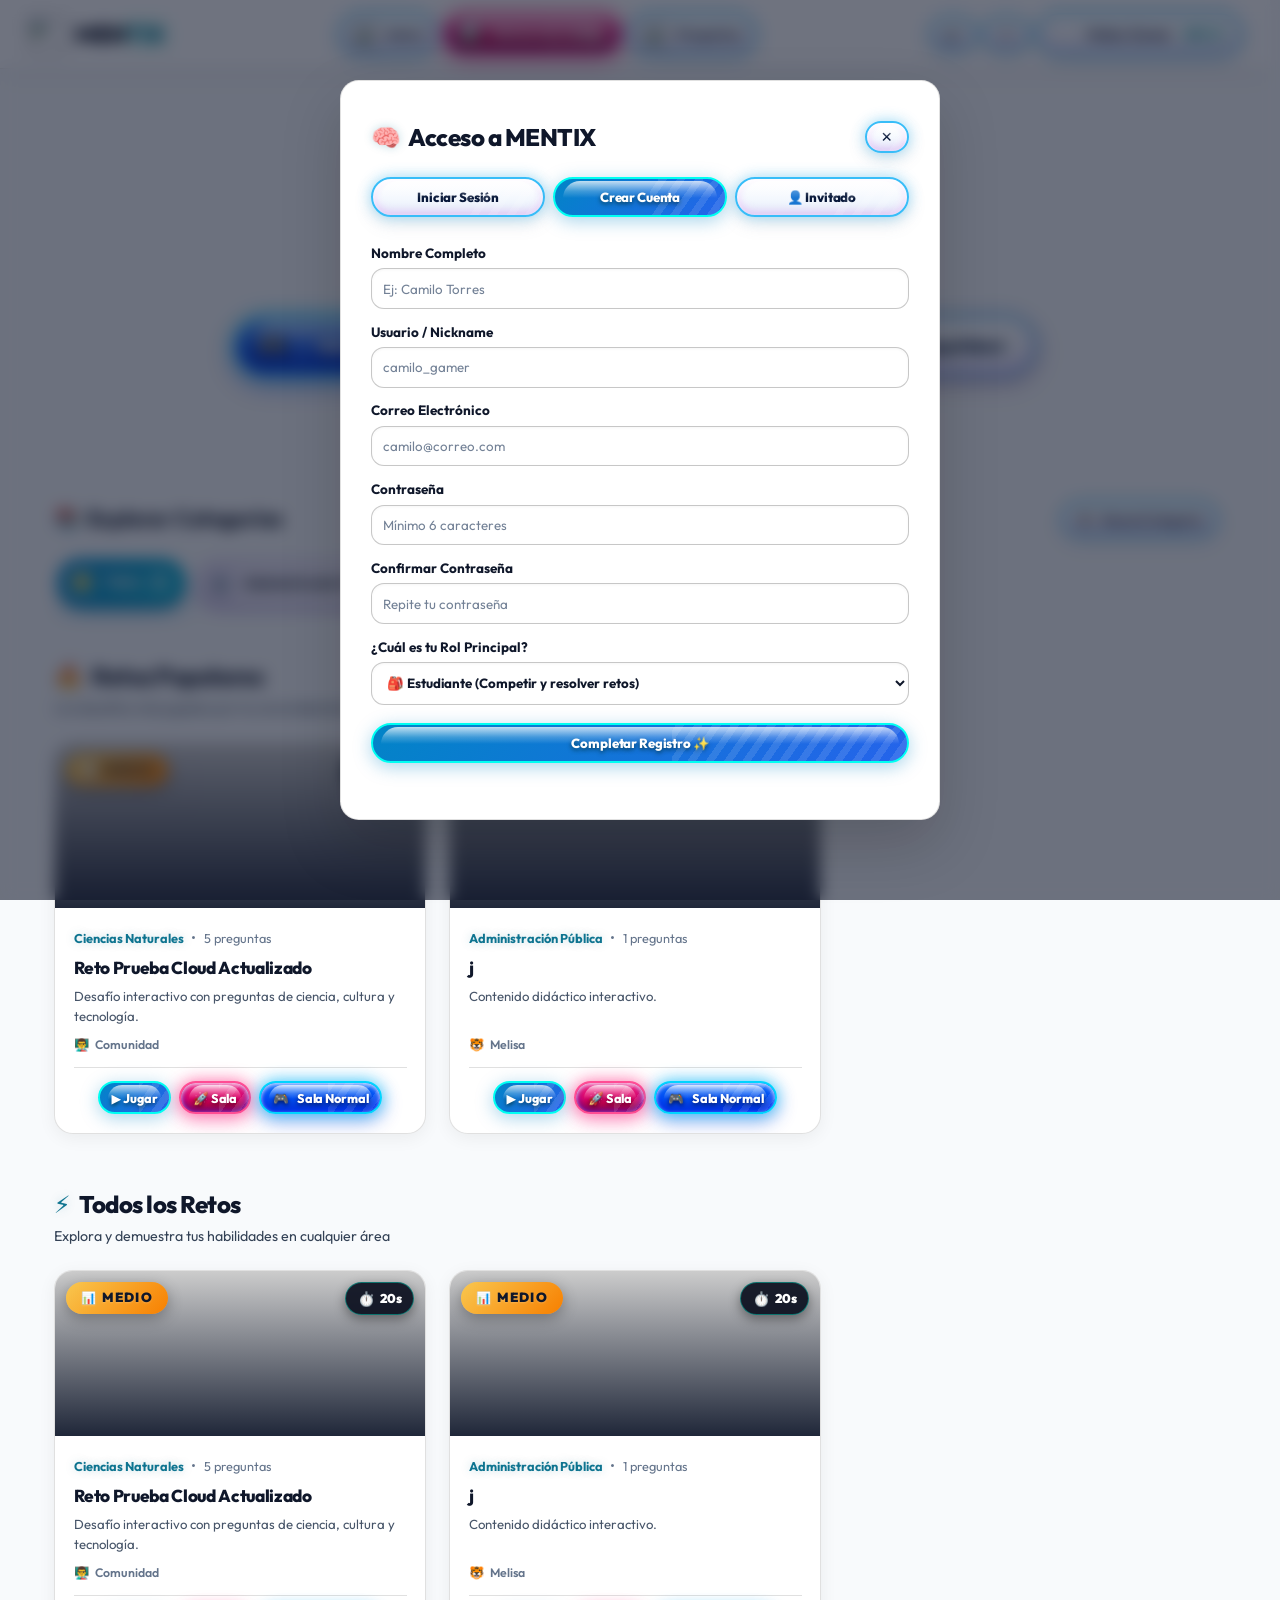
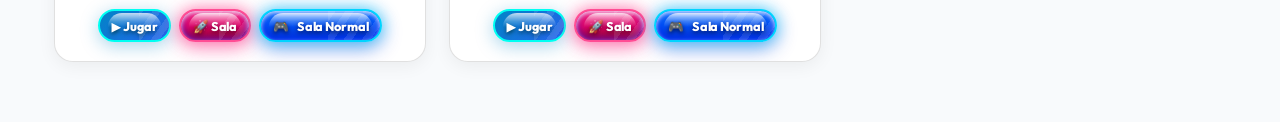
==== commit c152d60c: "feat: motor de mezcla criptografica maxima y anti-colision de preguntas y opciones (v207)" ====
--- a/index.html
+++ b/index.html
@@ -24,7 +24,7 @@
   <meta name="apple-mobile-web-app-capable" content="yes" />
   <meta name="apple-mobile-web-app-status-bar-style" content="black-translucent" />
   <meta name="referrer" content="strict-origin-when-cross-origin" />
-  <meta name="mentix-version" content="2026.11.27.206" />
+  <meta name="mentix-version" content="2026.11.27.207" />
   <script>
     // Si la app fue abierta como archivo local (file://), verificar si el servidor local está activo y redirigir automáticamente
     if (window.location.protocol === 'file:') {
@@ -1181,12 +1181,12 @@
   <script src="js/views/creator.js?v=20261127_teacher_edit_exam_v203"></script>
   <script src="js/views/experience.js?v=20261016_utf8"></script>
   <script src="js/views/lobby.js?v=20261127_group_code_join_v202"></script>
-  <script src="js/views/game.js?v=20261127_smart_randomization_v204"></script>
+  <script src="js/views/game.js?v=20261127_max_shuffle_v207"></script>
   <script src="js/views/leaderboard.js?v=20261016_utf8"></script>
   <script src="js/views/podium.js?v=20261124_nav3d_v191"></script>
   <script src="js/views/profile.js?v=20261108_permissions_speed_v69"></script>
   <script src="js/views/teacher.js?v=20261127_exam_hub_3d_v205"></script>
-  <script src="js/views/exam-details.js?v=20261127_full_3d_glossy_v206"></script>
+  <script src="js/views/exam-details.js?v=20261127_max_shuffle_v207"></script>
   <script src="js/views/admin.js?v=20261127_exam_hub_3d_v205"></script>
   <script src="js/views/ranking.js?v=20261016_utf8"></script>
   <script src="js/views/project-wizard.js?v=20261125_chunked_docs_sync_v194"></script>
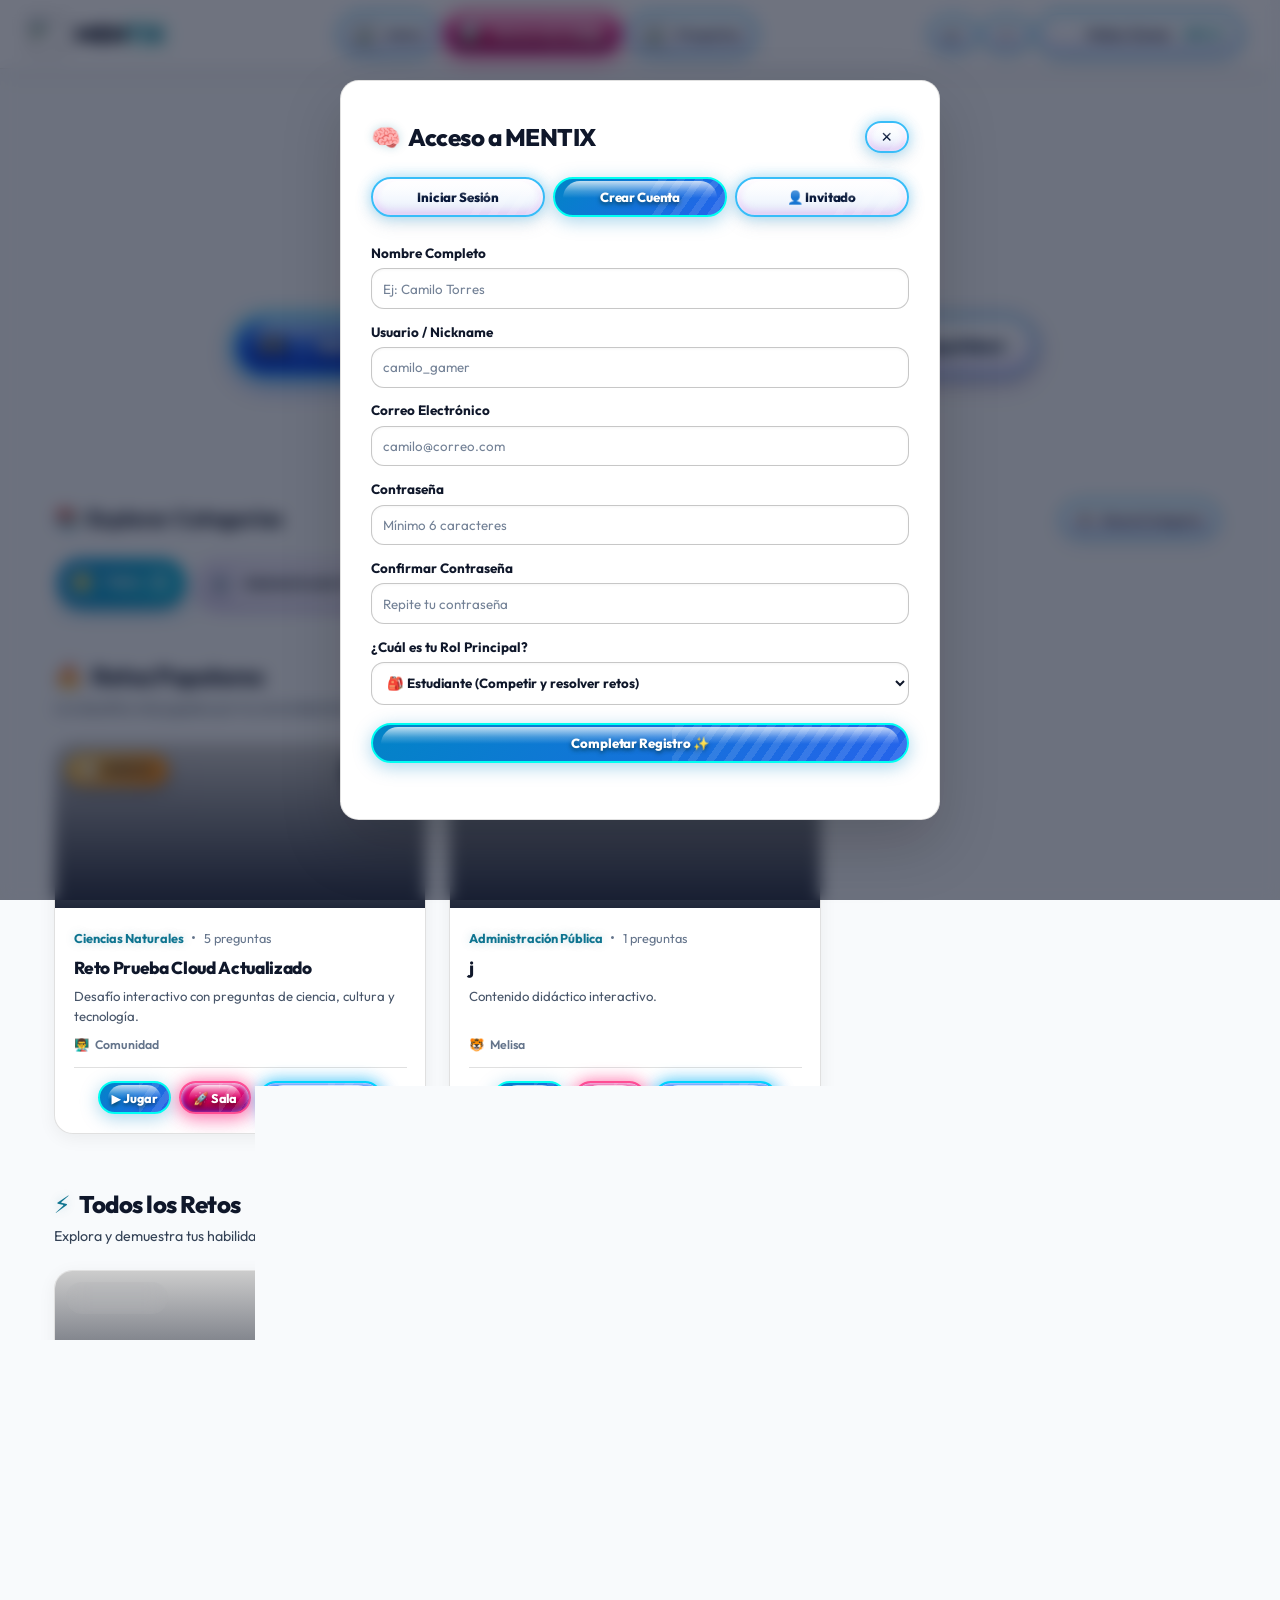
==== commit 1d342d97: "feat: permitir crear tematicas personalizadas en distribucion de examenes (v208)" ====
--- a/index.html
+++ b/index.html
@@ -24,7 +24,7 @@
   <meta name="apple-mobile-web-app-capable" content="yes" />
   <meta name="apple-mobile-web-app-status-bar-style" content="black-translucent" />
   <meta name="referrer" content="strict-origin-when-cross-origin" />
-  <meta name="mentix-version" content="2026.11.27.207" />
+  <meta name="mentix-version" content="2026.11.27.208" />
   <script>
     // Si la app fue abierta como archivo local (file://), verificar si el servidor local está activo y redirigir automáticamente
     if (window.location.protocol === 'file:') {
@@ -1186,7 +1186,7 @@
   <script src="js/views/podium.js?v=20261124_nav3d_v191"></script>
   <script src="js/views/profile.js?v=20261108_permissions_speed_v69"></script>
   <script src="js/views/teacher.js?v=20261127_exam_hub_3d_v205"></script>
-  <script src="js/views/exam-details.js?v=20261127_max_shuffle_v207"></script>
+  <script src="js/views/exam-details.js?v=20261127_custom_topics_v208"></script>
   <script src="js/views/admin.js?v=20261127_exam_hub_3d_v205"></script>
   <script src="js/views/ranking.js?v=20261016_utf8"></script>
   <script src="js/views/project-wizard.js?v=20261125_chunked_docs_sync_v194"></script>
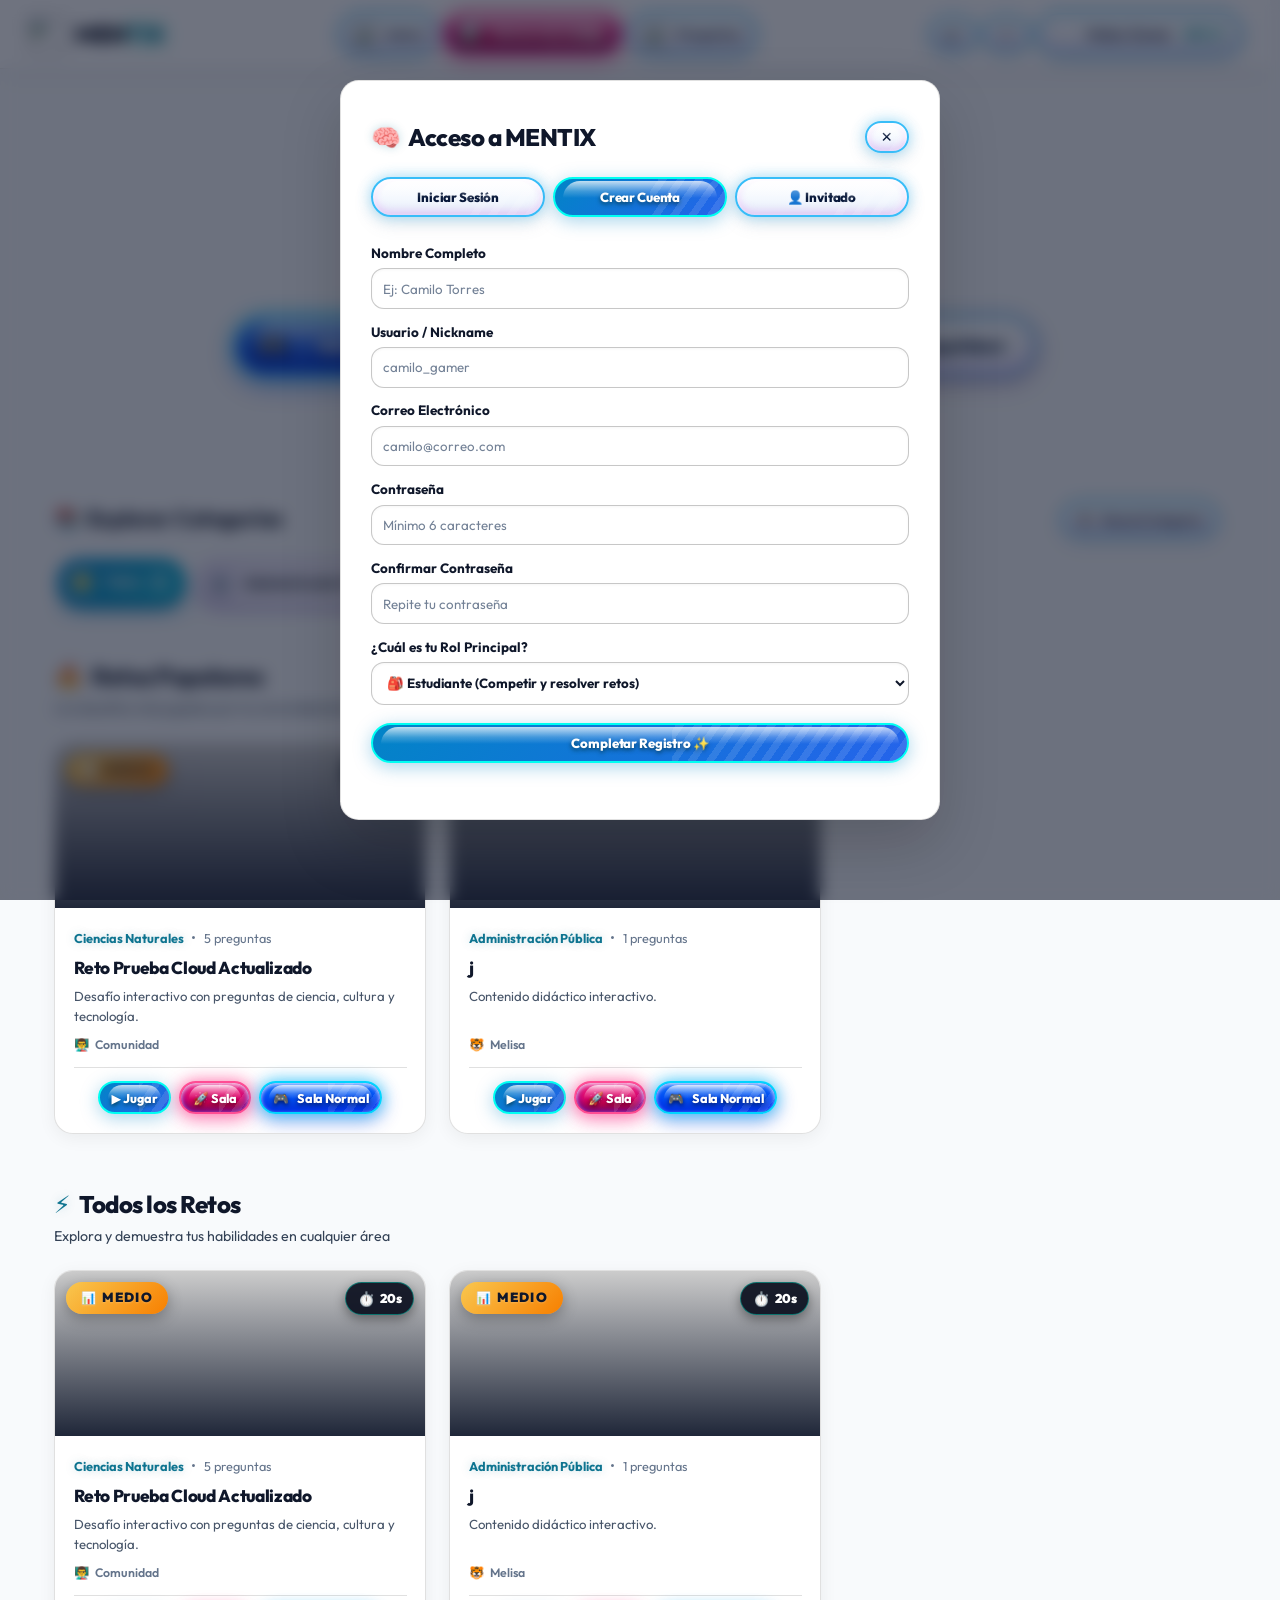
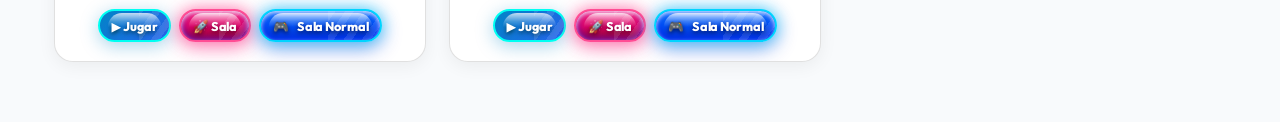
==== commit ba0f4c9e: "feat: conectar tematicas y dificultad automaticamente al contenido real de cada pregunta (v209)" ====
--- a/index.html
+++ b/index.html
@@ -24,7 +24,7 @@
   <meta name="apple-mobile-web-app-capable" content="yes" />
   <meta name="apple-mobile-web-app-status-bar-style" content="black-translucent" />
   <meta name="referrer" content="strict-origin-when-cross-origin" />
-  <meta name="mentix-version" content="2026.11.27.208" />
+  <meta name="mentix-version" content="2026.11.27.209" />
   <script>
     // Si la app fue abierta como archivo local (file://), verificar si el servidor local está activo y redirigir automáticamente
     if (window.location.protocol === 'file:') {
@@ -1181,12 +1181,12 @@
   <script src="js/views/creator.js?v=20261127_teacher_edit_exam_v203"></script>
   <script src="js/views/experience.js?v=20261016_utf8"></script>
   <script src="js/views/lobby.js?v=20261127_group_code_join_v202"></script>
-  <script src="js/views/game.js?v=20261127_max_shuffle_v207"></script>
+  <script src="js/views/game.js?v=20261127_topic_connect_v209"></script>
   <script src="js/views/leaderboard.js?v=20261016_utf8"></script>
   <script src="js/views/podium.js?v=20261124_nav3d_v191"></script>
   <script src="js/views/profile.js?v=20261108_permissions_speed_v69"></script>
   <script src="js/views/teacher.js?v=20261127_exam_hub_3d_v205"></script>
-  <script src="js/views/exam-details.js?v=20261127_custom_topics_v208"></script>
+  <script src="js/views/exam-details.js?v=20261127_topic_connect_v209"></script>
   <script src="js/views/admin.js?v=20261127_exam_hub_3d_v205"></script>
   <script src="js/views/ranking.js?v=20261016_utf8"></script>
   <script src="js/views/project-wizard.js?v=20261125_chunked_docs_sync_v194"></script>
